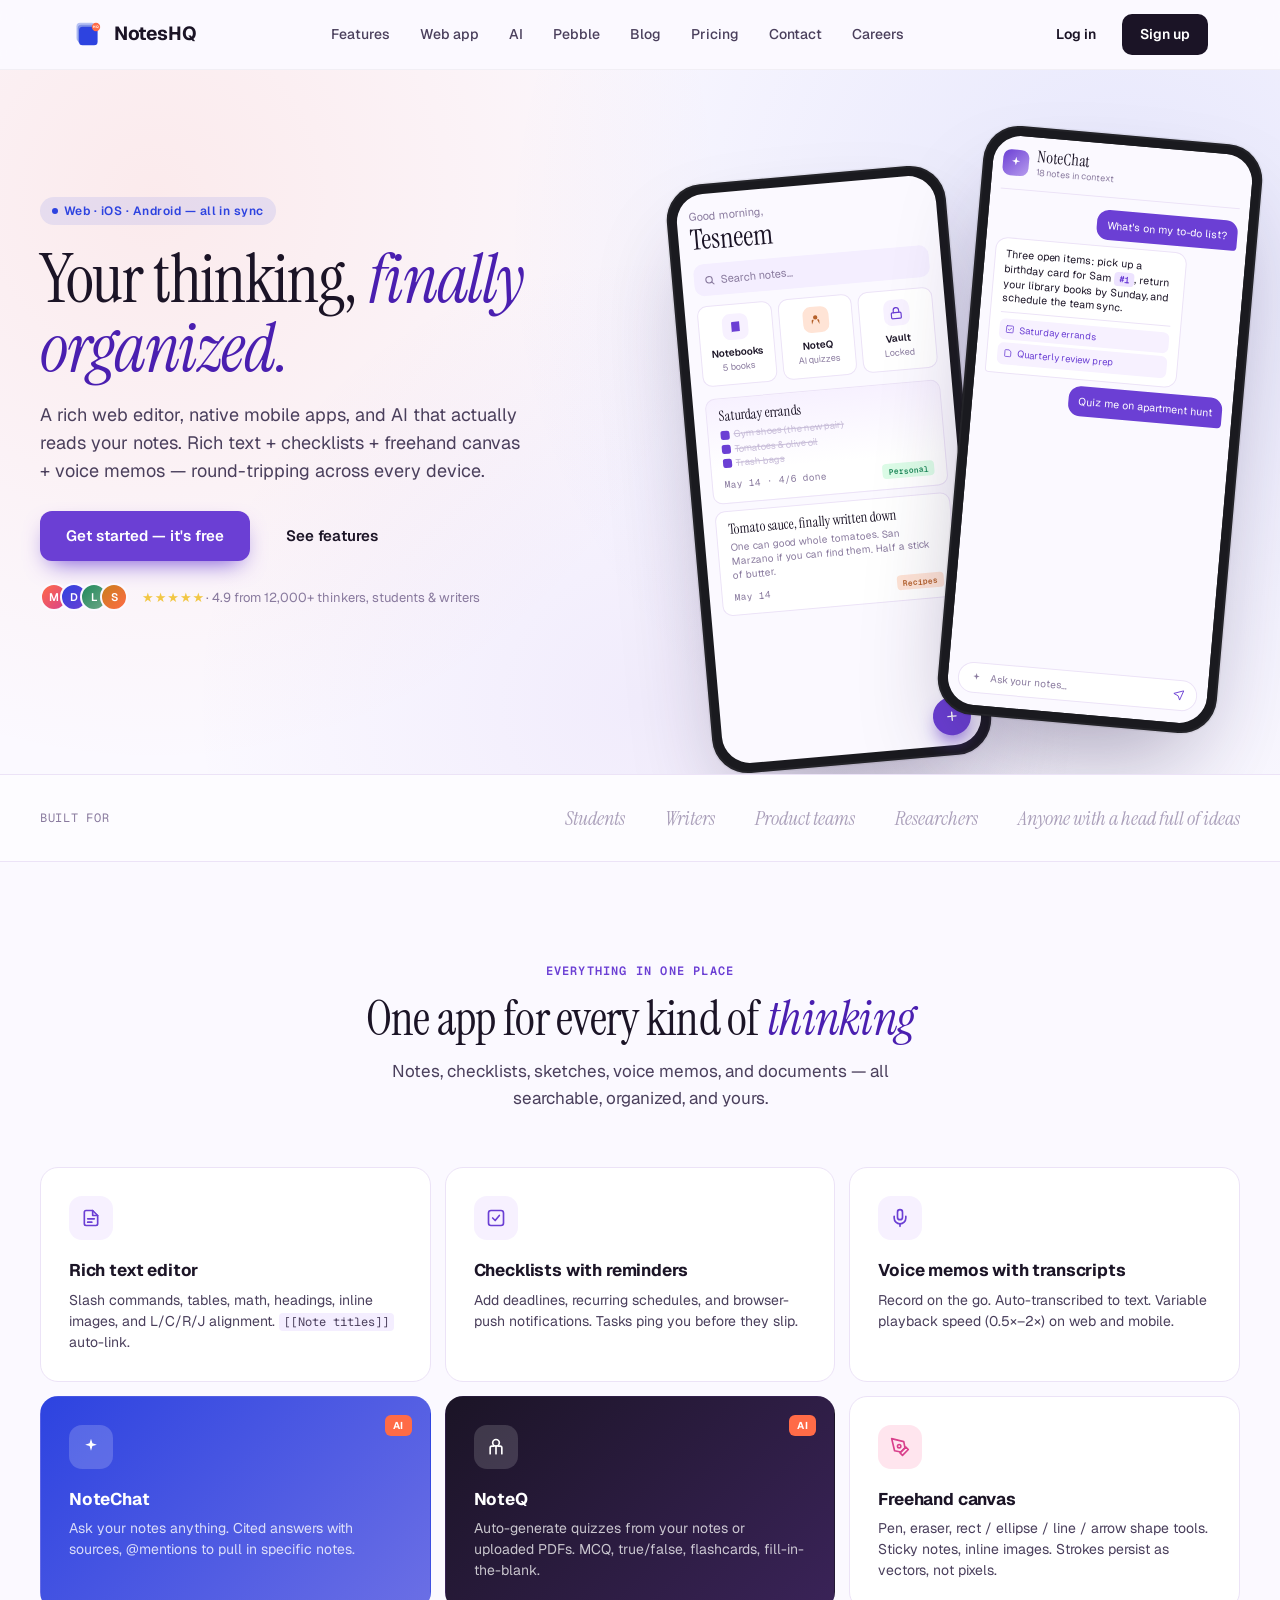
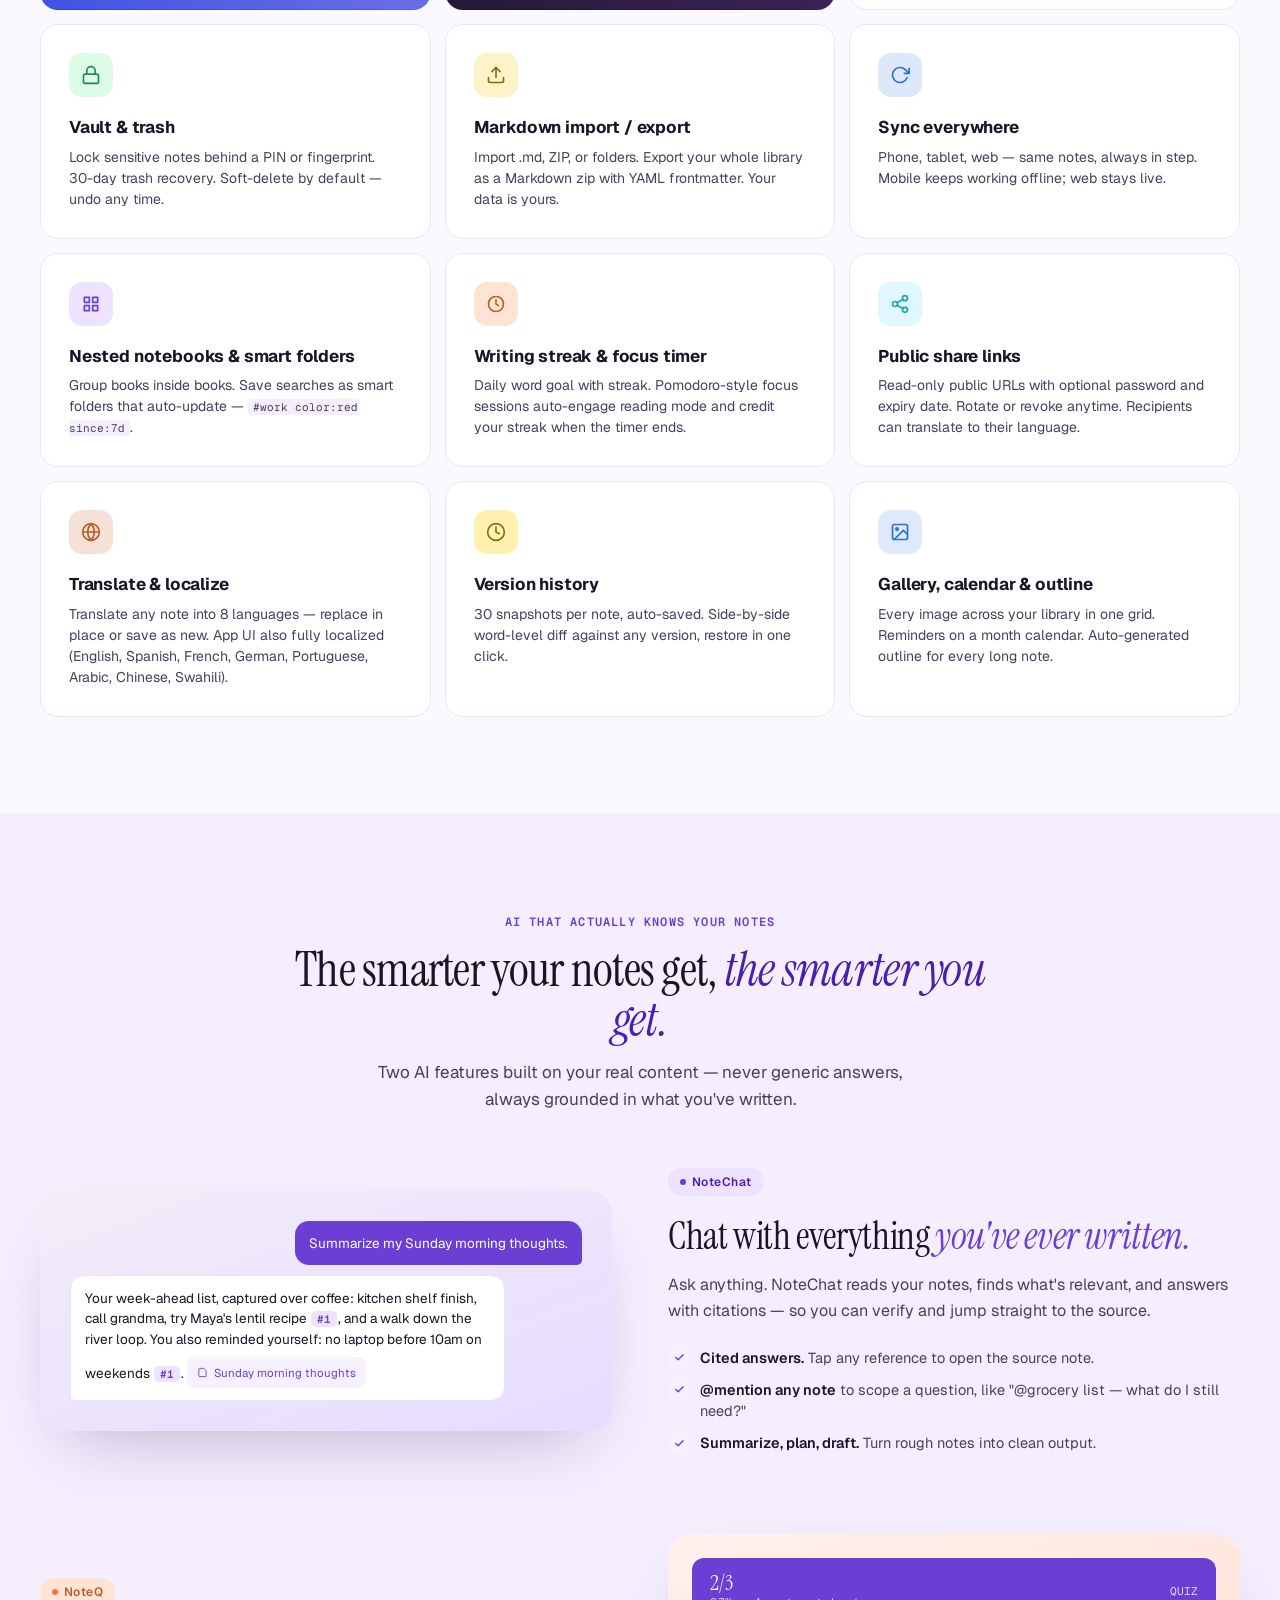
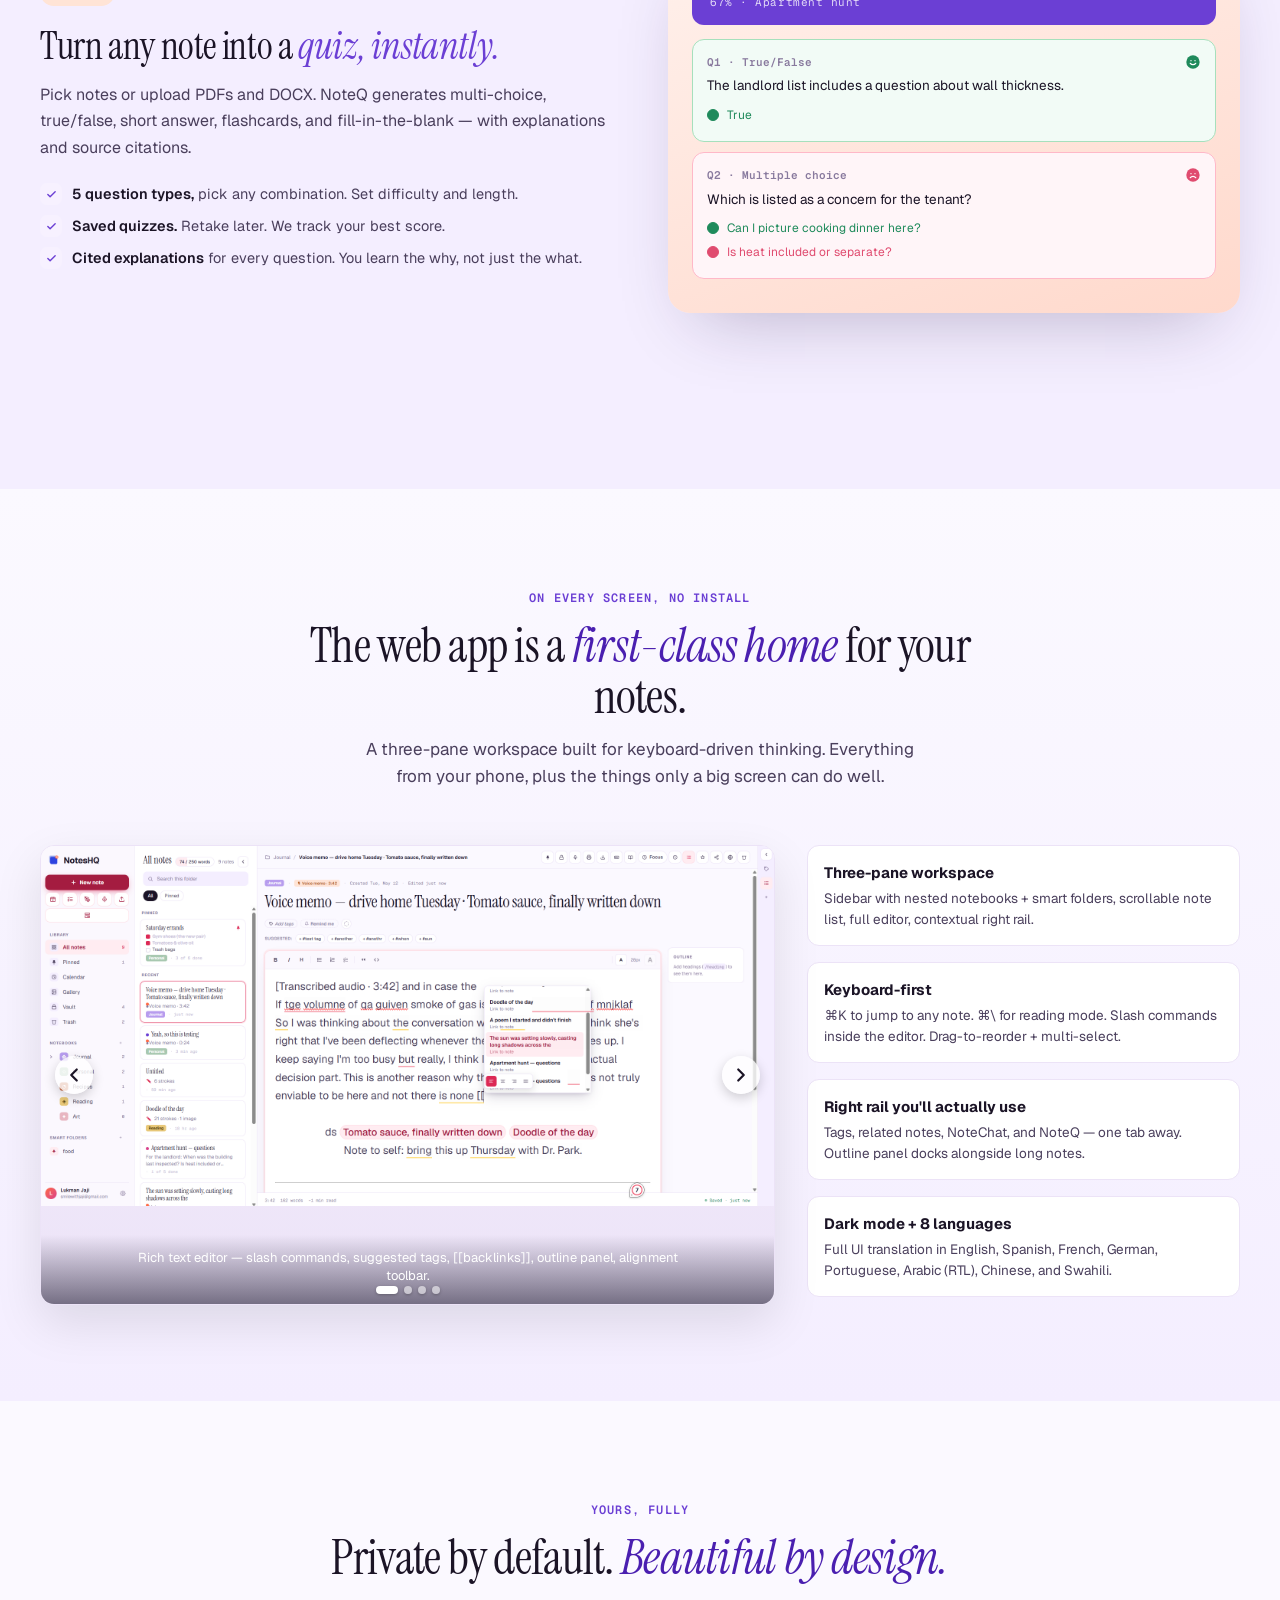
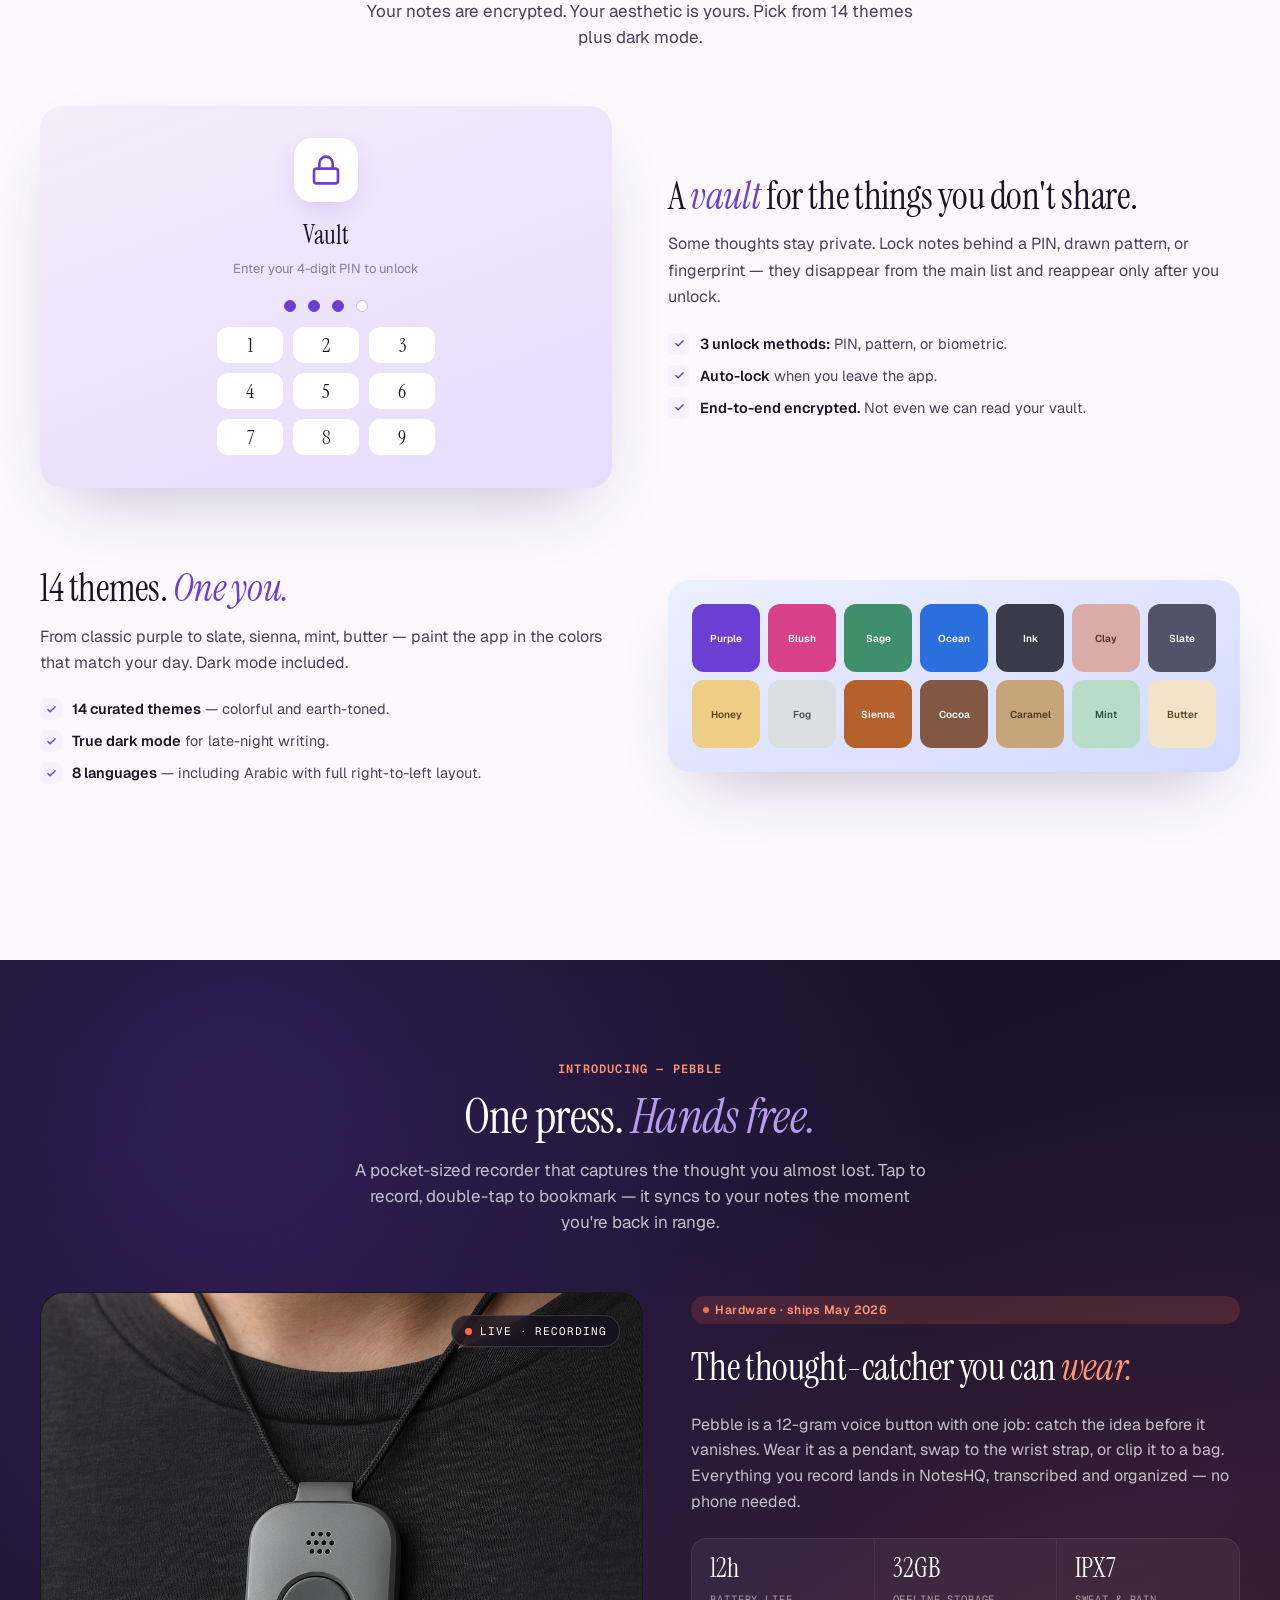
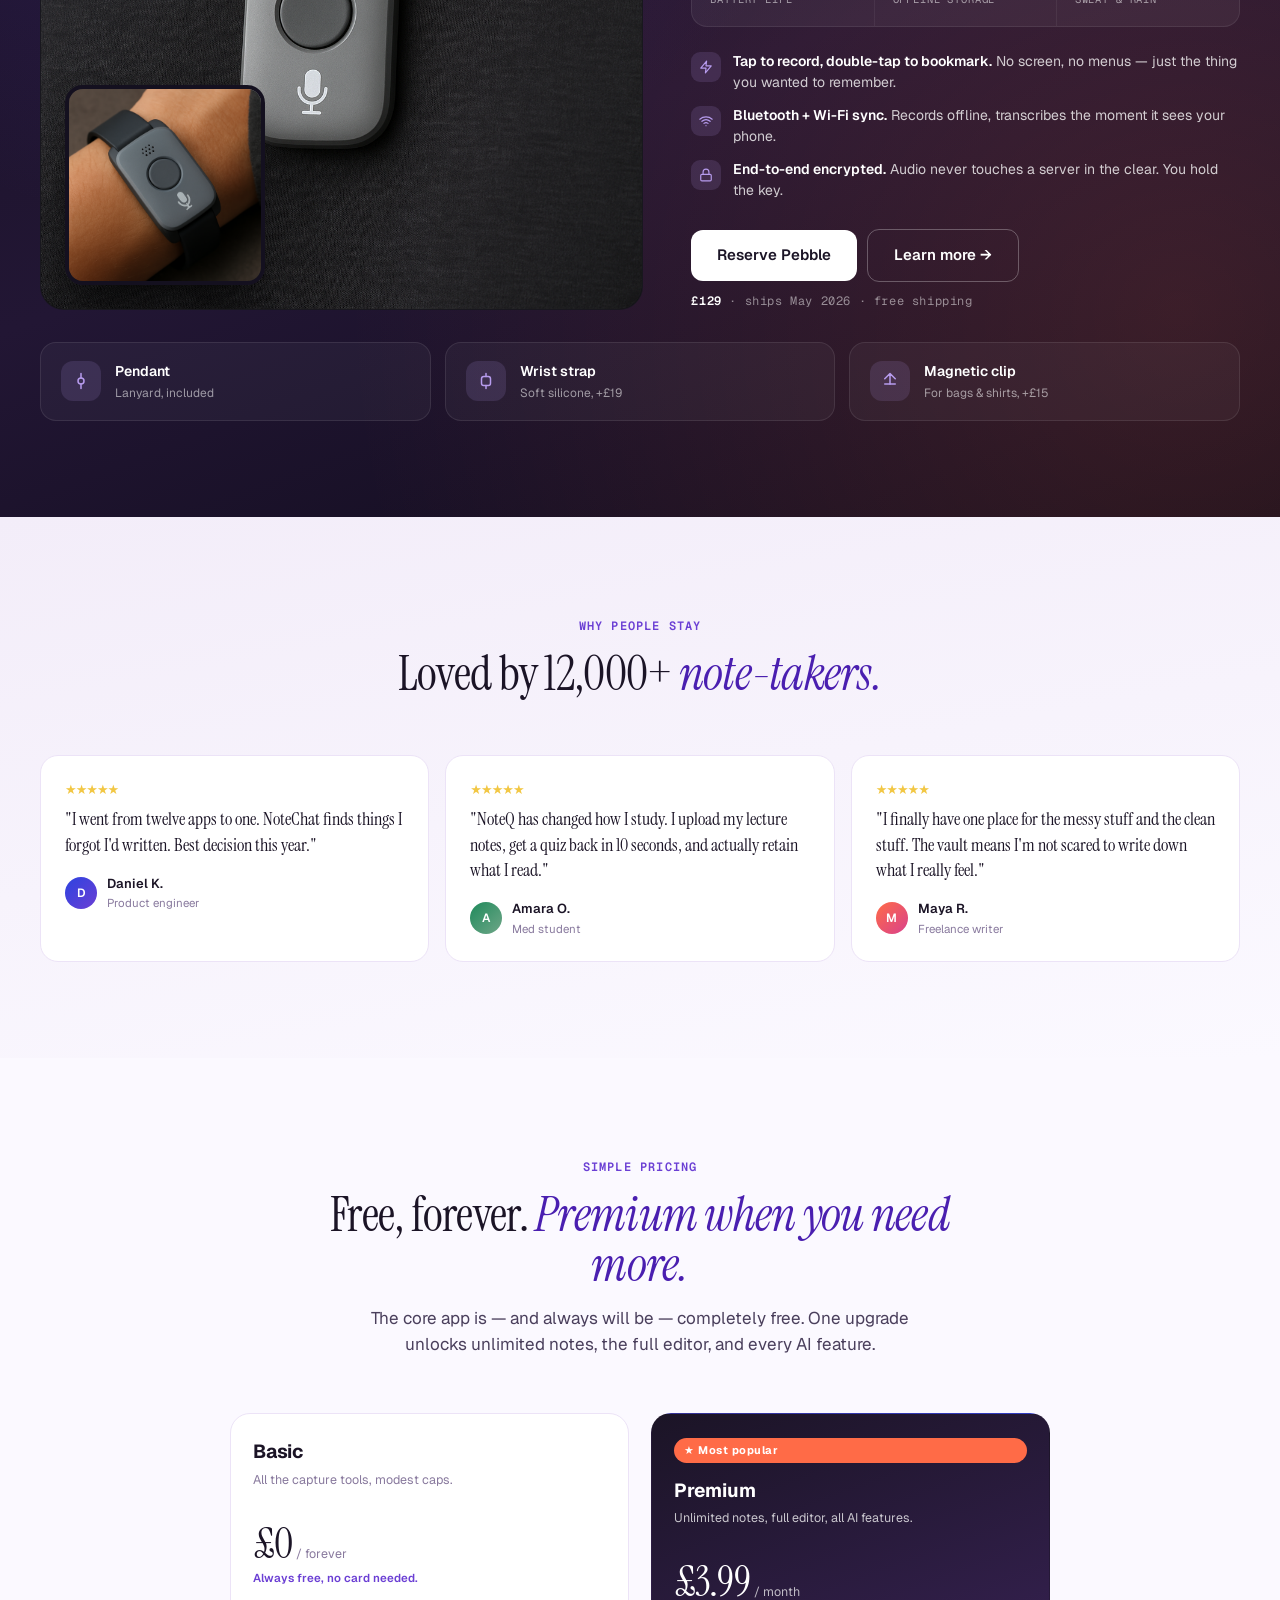
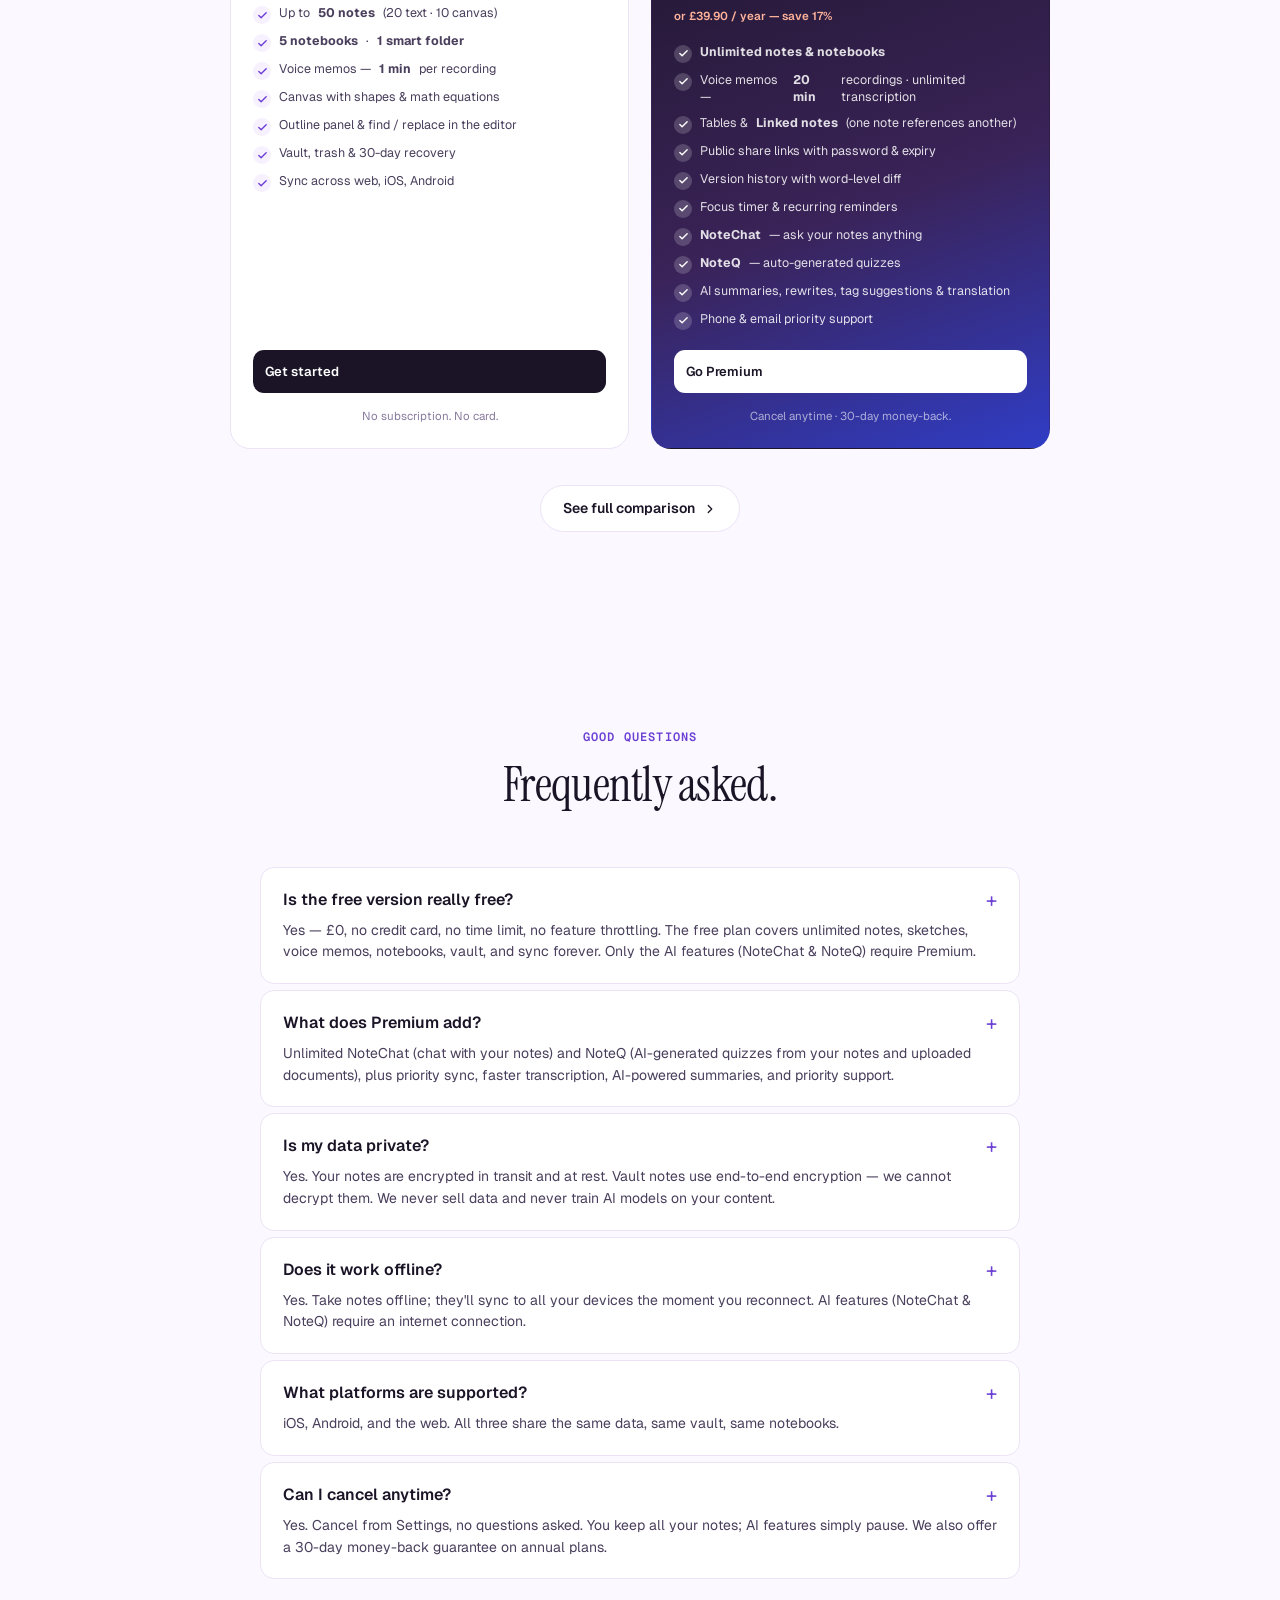
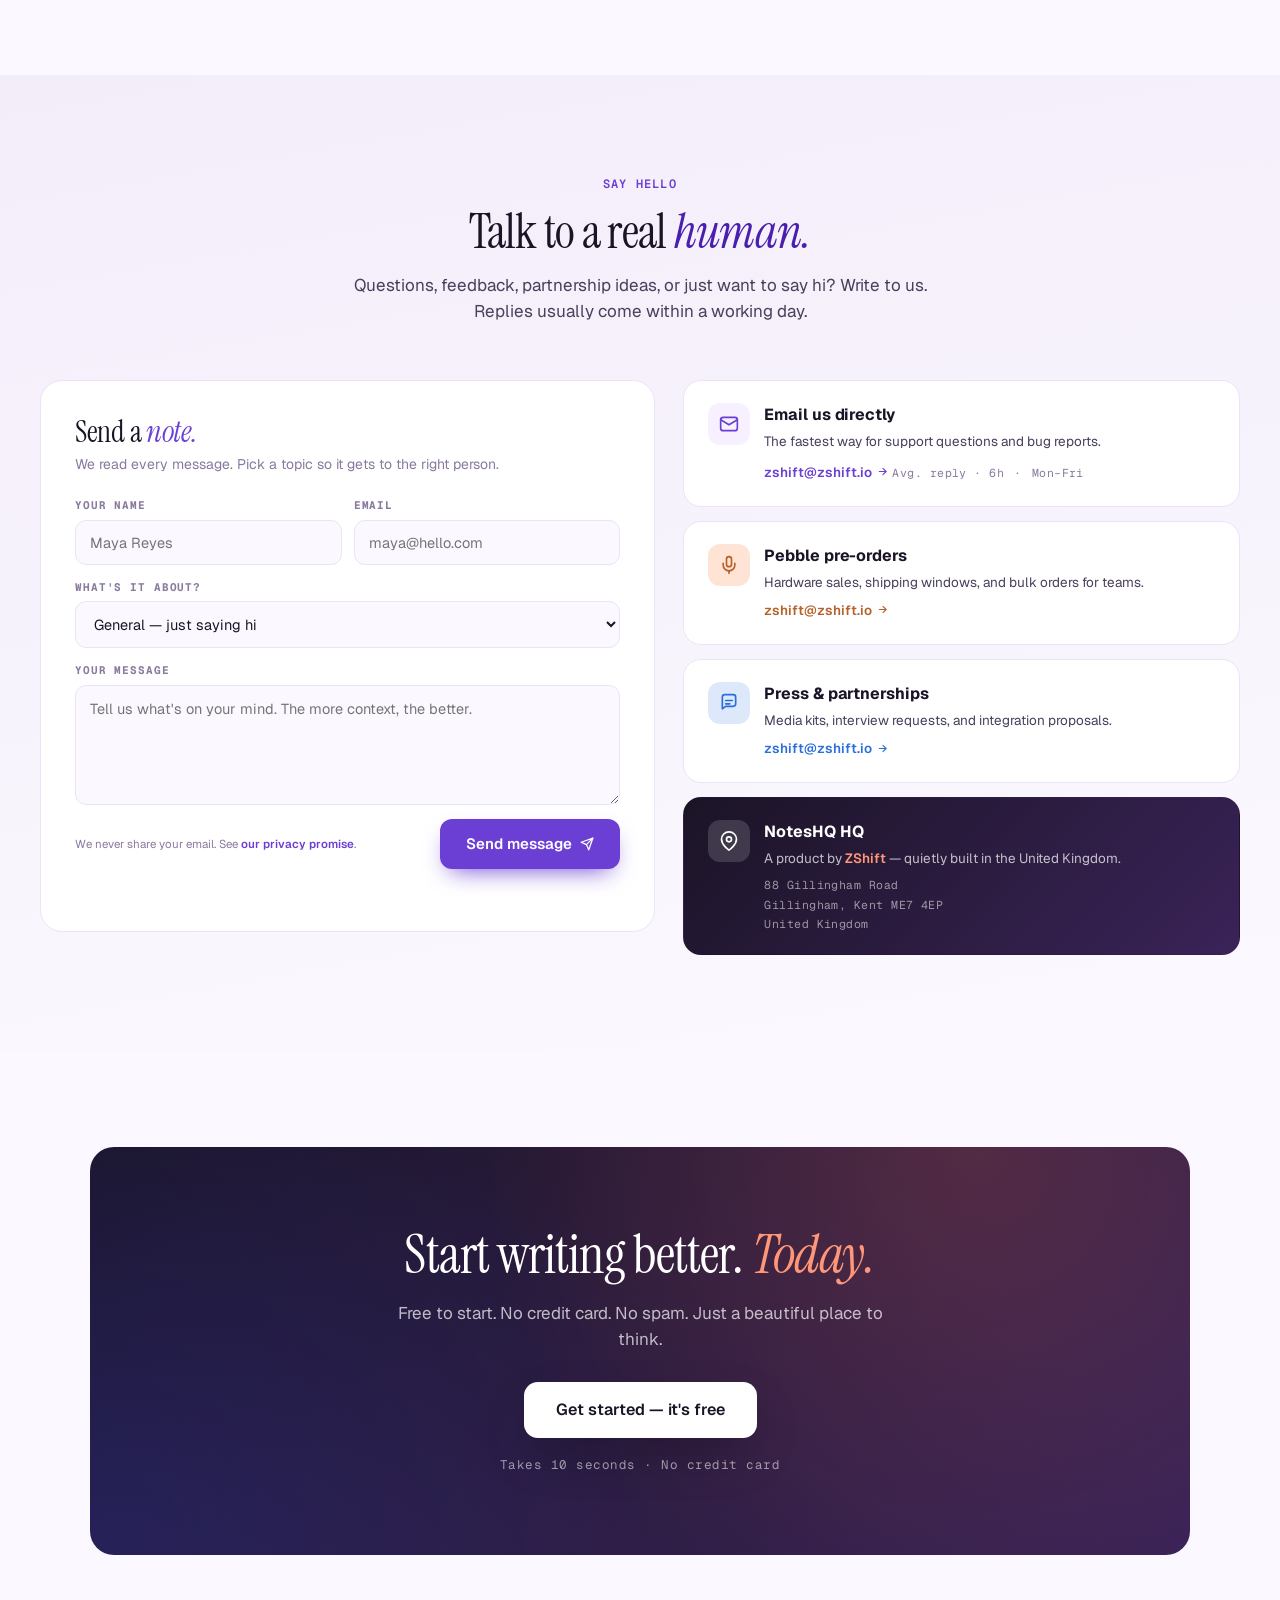
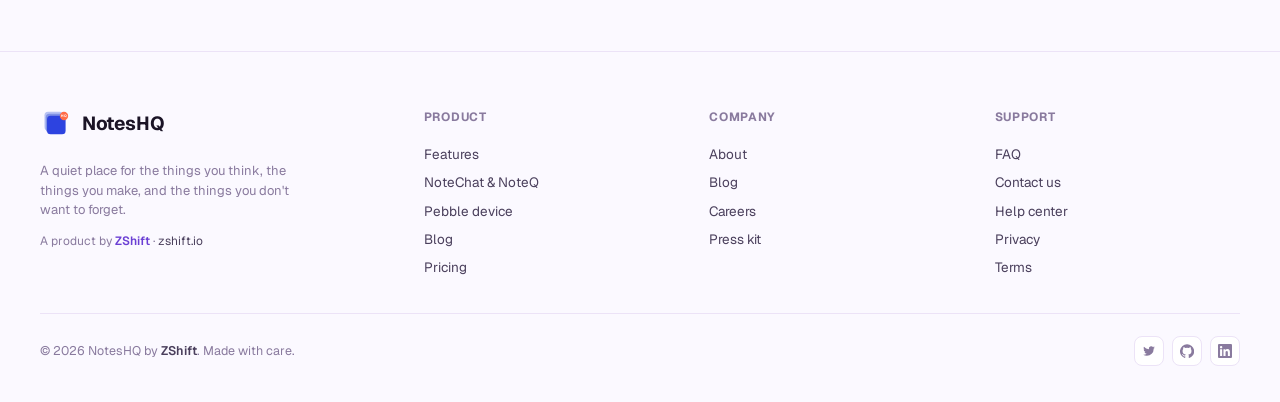
==== index.html @ 8508e826 "change pricing and tesneem" ====
<!doctype html>
<html lang="en">
<head>
<meta charset="utf-8" />
<meta name="viewport" content="width=device-width, initial-scale=1" />
<title>NotesHQ — Your thinking, finally organized</title>
<link rel="icon" type="image/svg+xml" href="data:image/svg+xml;utf8,<svg xmlns='http://www.w3.org/2000/svg' viewBox='0 0 100 100'><rect x='14' y='12' width='58' height='58' rx='11' fill='%23B7C2F3'/><rect x='18' y='18' width='58' height='58' rx='11' fill='%238092E5'/><rect x='22' y='24' width='58' height='58' rx='11' fill='%232D43E0'/><circle cx='75' cy='25' r='13' fill='%23FF6B47'/><text x='75' y='30' text-anchor='middle' font-family='system-ui,sans-serif' font-size='11' font-weight='700' fill='white'>HQ</text></svg>" />
<link rel="preconnect" href="https://fonts.googleapis.com">
<link rel="preconnect" href="https://fonts.gstatic.com" crossorigin>
<link href="https://fonts.googleapis.com/css2?family=Geist:wght@400;500;600;700;800&family=Geist+Mono:wght@400;500&family=Instrument+Serif:ital@0;1&display=swap" rel="stylesheet">
<style>
  :root {
    --ink: #1B1426;
    --ink-2: #4A3F5C;
    --ink-3: #897A9E;
    --ink-4: #C7BCD8;
    --bg: #FBF9FF;
    --bg-2: #F4EEFF;
    --line: #ECE3F7;
    --card: #FFFFFF;
    --purple: #6B3FD4;
    --purple-deep: #4A1FB0;
    --purple-soft: #EDE3FF;
    --purple-tint: #F7F1FF;
    --brand-blue: #2D43E0;
    --brand-orange: #FF6B47;
  }
  * { box-sizing: border-box; }
  html, body {
    margin: 0;
    padding: 0;
    background: var(--bg);
    font-family: 'Geist', system-ui, -apple-system, sans-serif;
    color: var(--ink);
    -webkit-font-smoothing: antialiased;
    line-height: 1.5;
  }
  a { color: inherit; text-decoration: none; }

  /* ── Nav ── */
  .nav-wrap {
    position: sticky; top: 0; z-index: 50;
    background: rgba(251, 249, 255, 0.85);
    backdrop-filter: saturate(180%) blur(14px);
    -webkit-backdrop-filter: saturate(180%) blur(14px);
    border-bottom: 1px solid rgba(0,0,0,0.04);
  }
  .nav {
    max-width: 1200px; margin: 0 auto;
    display: flex; align-items: center; justify-content: space-between;
    padding: 14px 32px;
  }
  .brand {
    display: inline-flex; align-items: center; gap: 10px;
  }
  .brand-word {
    font-weight: 700; font-size: 19px; letter-spacing: -0.02em;
  }
  .nav-links {
    display: inline-flex; align-items: center; gap: 30px;
    font-size: 14px; color: var(--ink-2); font-weight: 500;
  }
  .nav-links a:hover { color: var(--ink); }
  .nav-cta { display: inline-flex; align-items: center; gap: 8px; }
  .btn {
    display: inline-flex; align-items: center; justify-content: center;
    gap: 8px;
    padding: 10px 18px;
    font: inherit; font-size: 14px; font-weight: 600;
    border-radius: 10px; cursor: pointer; border: none;
    transition: all 0.15s ease;
    white-space: nowrap;
  }
  .btn.ghost {
    background: transparent; color: var(--ink);
  }
  .btn.ghost:hover { background: rgba(0,0,0,0.04); }
  .btn.primary {
    background: var(--ink); color: white;
  }
  .btn.primary:hover { background: #000; transform: translateY(-1px); }
  .btn.big {
    padding: 14px 26px; font-size: 15px; border-radius: 12px;
  }
  .btn.purple {
    background: var(--purple); color: white;
    box-shadow: 0 10px 24px -10px var(--purple);
  }
  .btn.purple:hover { background: var(--purple-deep); transform: translateY(-1px); }

  /* ── Hero ── */
  .hero {
    position: relative;
    overflow: hidden;
    padding: 64px 32px 100px;
  }
  .hero-bg {
    position: absolute; inset: 0;
    background:
      radial-gradient(circle at 12% 18%, rgba(255, 107, 71, 0.10), transparent 45%),
      radial-gradient(circle at 88% 24%, rgba(45, 67, 224, 0.10), transparent 50%),
      radial-gradient(circle at 50% 90%, rgba(107, 63, 212, 0.07), transparent 50%);
    pointer-events: none;
  }
  .hero-inner {
    max-width: 1200px; margin: 0 auto; position: relative;
    display: grid; grid-template-columns: 1.05fr 1fr; gap: 70px;
    align-items: center;
  }
  .eyebrow {
    display: inline-flex; align-items: center; gap: 6px;
    background: rgba(45, 67, 224, 0.1);
    color: var(--brand-blue);
    padding: 5px 12px;
    border-radius: 999px;
    font-size: 12px; font-weight: 600;
    letter-spacing: 0.04em;
    margin-bottom: 20px;
  }
  .eyebrow .dot { width: 6px; height: 6px; border-radius: 50%; background: var(--brand-blue); }
  .hero h1 {
    margin: 0 0 18px;
    font-family: 'Instrument Serif', serif;
    font-weight: 400;
    font-size: 68px;
    line-height: 1.02;
    letter-spacing: -0.02em;
    color: var(--ink);
  }
  .hero h1 em {
    font-style: italic;
    color: var(--purple-deep);
  }
  .hero p.lead {
    margin: 0 0 26px;
    font-size: 18px;
    color: var(--ink-2);
    line-height: 1.55;
    max-width: 480px;
  }
  .hero-cta { display: inline-flex; gap: 10px; margin-bottom: 22px; }
  .trust {
    display: inline-flex; align-items: center; gap: 14px;
    font-size: 13px; color: var(--ink-3);
  }
  .trust .avatars { display: inline-flex; }
  .trust .av {
    width: 28px; height: 28px; border-radius: 50%;
    border: 2px solid var(--bg);
    background: var(--purple);
    color: white;
    display: inline-flex; align-items: center; justify-content: center;
    font-size: 11px; font-weight: 600;
    margin-left: -8px;
  }
  .trust .av:first-child { margin-left: 0; }
  .trust .av.a1 { background: linear-gradient(135deg, #FF6B47, #D9418C); }
  .trust .av.a2 { background: linear-gradient(135deg, #2D43E0, #6B3FD4); }
  .trust .av.a3 { background: linear-gradient(135deg, #1F8A5B, #6FA688); }
  .trust .av.a4 { background: linear-gradient(135deg, #C97F1A, #FF6B47); }
  .trust .stars { color: #F2C744; letter-spacing: -1px; }

  /* Hero phone art */
  .hero-phone-stack {
    position: relative;
    height: 540px;
  }
  .phone {
    position: absolute;
    width: 280px;
    aspect-ratio: 9 / 19;
    background: #1a1a1f;
    border-radius: 36px;
    padding: 10px;
    box-shadow:
      0 50px 100px -30px rgba(40, 24, 70, 0.4),
      0 0 0 1.5px rgba(0,0,0,0.05),
      inset 0 0 0 2px rgba(255,255,255,0.04);
  }
  .phone-screen {
    width: 100%; height: 100%;
    background: var(--bg);
    border-radius: 28px;
    overflow: hidden;
    position: relative;
  }
  .phone.left {
    left: 0; top: 40px;
    transform: rotate(-5deg);
  }
  .phone.right {
    right: 0; top: 0;
    transform: rotate(5deg);
    z-index: 2;
  }
  /* Phone 1 — home */
  .ph-home { padding: 14px 12px; }
  .ph-greet {
    font-size: 11px; color: var(--ink-3); margin-bottom: 0;
  }
  .ph-greet em { font-style: normal; color: var(--ink-3); }
  .ph-name {
    font-family: 'Instrument Serif', serif;
    font-size: 28px; line-height: 1.05;
    margin-bottom: 10px;
  }
  .ph-search {
    background: var(--bg-2);
    border-radius: 10px;
    padding: 8px 10px;
    font-size: 11px; color: var(--ink-3);
    margin-bottom: 10px;
    display: flex; align-items: center; gap: 6px;
  }
  .ph-tiles { display: grid; grid-template-columns: 1fr 1fr 1fr; gap: 6px; margin-bottom: 12px; }
  .ph-tile {
    background: var(--card);
    border: 1px solid var(--line);
    border-radius: 10px;
    padding: 9px 6px;
    text-align: center;
  }
  .ph-tile .ic {
    width: 26px; height: 26px;
    background: var(--purple-tint);
    color: var(--purple);
    border-radius: 8px;
    margin: 0 auto 5px;
    display: inline-flex; align-items: center; justify-content: center;
  }
  .ph-tile strong { display: block; font-size: 10px; font-weight: 600; }
  .ph-tile em { display: block; font-style: normal; font-size: 9px; color: var(--ink-3); margin-top: 1px; }
  .ph-card {
    background: var(--card);
    border: 1px solid var(--line);
    border-radius: 10px;
    padding: 10px 12px;
    margin-bottom: 7px;
  }
  .ph-card .t {
    font-family: 'Instrument Serif', serif;
    font-size: 14px; line-height: 1.1;
    margin-bottom: 4px;
  }
  .ph-card .row {
    display: flex; gap: 4px; align-items: center; font-size: 9.5px; color: var(--ink-2);
  }
  .ph-card .check {
    width: 9px; height: 9px; border-radius: 2.5px;
    background: var(--purple); flex-shrink: 0;
    display: inline-flex; align-items: center; justify-content: center;
  }
  .ph-card .strike { text-decoration: line-through; color: var(--ink-4); }
  .ph-card .pill {
    display: inline-flex; padding: 1.5px 6px; border-radius: 4px;
    font-size: 8px; font-weight: 600;
    background: #DCFCE7; color: #1F8A5B;
  }
  .ph-card .meta {
    display: flex; align-items: center; justify-content: space-between;
    font-size: 9.5px; color: var(--ink-3);
    margin-top: 7px;
    font-family: 'Geist Mono', monospace;
  }
  .ph-fab {
    position: absolute;
    bottom: 20px; right: 20px;
    width: 38px; height: 38px;
    background: var(--purple);
    color: white;
    border-radius: 50%;
    display: inline-flex; align-items: center; justify-content: center;
    box-shadow: 0 10px 20px -6px var(--purple);
  }

  /* Phone 2 — NoteChat */
  .ph-chat {
    padding: 12px 10px;
    background: var(--bg);
    height: 100%;
    display: flex; flex-direction: column;
  }
  .ph-chat-bar {
    display: flex; align-items: center; gap: 8px;
    padding-bottom: 10px;
    border-bottom: 1px solid var(--line);
    margin-bottom: 12px;
  }
  .ph-chat-glyph {
    width: 26px; height: 26px;
    background: linear-gradient(135deg, var(--purple), #B79CEE);
    color: white;
    border-radius: 8px;
    display: inline-flex; align-items: center; justify-content: center;
  }
  .ph-chat-title { font-family: 'Instrument Serif', serif; font-size: 16px; line-height: 1; }
  .ph-chat-sub { font-size: 9px; color: var(--ink-3); margin-top: 1px; }
  .ph-bubble {
    max-width: 80%;
    padding: 8px 10px;
    border-radius: 12px;
    font-size: 10.5px;
    line-height: 1.4;
    margin-bottom: 6px;
  }
  .ph-bubble.user {
    background: var(--purple); color: white;
    align-self: flex-end;
    border-bottom-right-radius: 4px;
  }
  .ph-bubble.bot {
    background: var(--card);
    border: 1px solid var(--line);
    border-bottom-left-radius: 4px;
  }
  .ph-bubble.bot .citation {
    background: var(--purple-soft);
    color: var(--purple);
    padding: 1px 5px;
    border-radius: 4px;
    font-family: 'Geist Mono', monospace;
    font-size: 9px;
    font-weight: 600;
  }
  .ph-refs { display: flex; flex-direction: column; gap: 3px; margin-top: 6px; padding-top: 6px; border-top: 1px solid var(--line); }
  .ph-ref {
    background: var(--purple-tint);
    color: var(--purple);
    padding: 4px 6px;
    border-radius: 6px;
    font-size: 9.5px;
    display: flex; align-items: center; gap: 5px;
  }
  .ph-input {
    margin-top: auto;
    background: var(--card);
    border: 1px solid var(--line);
    border-radius: 999px;
    padding: 7px 12px;
    font-size: 10px;
    color: var(--ink-3);
    display: flex; align-items: center; gap: 8px;
  }

  /* ── Logos strip ── */
  .logos {
    border-top: 1px solid var(--line);
    border-bottom: 1px solid var(--line);
    padding: 28px 32px;
    background: rgba(255,255,255,0.5);
  }
  .logos-inner {
    max-width: 1200px; margin: 0 auto;
    display: flex; align-items: center; justify-content: space-between;
    flex-wrap: wrap; gap: 24px;
  }
  .logos-label {
    font-size: 12px; color: var(--ink-3);
    font-family: 'Geist Mono', monospace; letter-spacing: 0.06em;
    text-transform: uppercase;
  }
  .logos-row { display: inline-flex; align-items: center; gap: 40px; color: var(--ink-3); flex-wrap: wrap; }
  .logos-row span {
    font-family: 'Instrument Serif', serif;
    font-style: italic;
    font-size: 20px;
    opacity: 0.7;
  }

  /* ── Section ── */
  section { padding: 96px 32px; }
  .section-inner { max-width: 1200px; margin: 0 auto; }
  .section-head {
    text-align: center;
    margin-bottom: 56px;
  }
  .section-eyebrow {
    display: inline-block;
    color: var(--purple);
    font-family: 'Geist Mono', monospace;
    font-size: 12px;
    letter-spacing: 0.1em;
    text-transform: uppercase;
    font-weight: 600;
    margin-bottom: 14px;
  }
  .section-head h2 {
    margin: 0 auto 14px;
    font-family: 'Instrument Serif', serif;
    font-weight: 400;
    font-size: 48px;
    line-height: 1.05;
    letter-spacing: -0.015em;
    max-width: 720px;
  }
  .section-head h2 em { color: var(--purple-deep); font-style: italic; }
  .section-head p {
    margin: 0 auto;
    max-width: 580px;
    color: var(--ink-2);
    font-size: 17px;
    line-height: 1.55;
  }

  /* ── Features grid ── */
  .features-grid {
    display: grid;
    grid-template-columns: repeat(3, 1fr);
    gap: 14px;
  }
  .feat {
    background: var(--card);
    border: 1px solid var(--line);
    border-radius: 18px;
    padding: 28px;
    position: relative;
    overflow: hidden;
    transition: transform 0.2s ease, border-color 0.2s ease;
  }
  .feat:hover {
    transform: translateY(-3px);
    border-color: var(--purple-soft);
  }
  .feat .ic {
    width: 44px; height: 44px;
    border-radius: 13px;
    background: var(--purple-tint);
    color: var(--purple);
    display: inline-flex; align-items: center; justify-content: center;
    margin-bottom: 18px;
  }
  .feat h3 {
    margin: 0 0 6px;
    font-size: 17px;
    font-weight: 700;
    letter-spacing: -0.01em;
  }
  .feat p {
    margin: 0;
    color: var(--ink-2);
    font-size: 14px;
    line-height: 1.5;
  }
  .feat.wide { grid-column: span 2; }
  .feat.dark {
    background: linear-gradient(135deg, #1B1426 0%, #3A2358 100%);
    border-color: transparent;
    color: white;
  }
  .feat.dark .ic { background: rgba(255,255,255,0.15); color: white; }
  .feat.dark p { color: rgba(255,255,255,0.75); }
  .feat.blue {
    background: linear-gradient(135deg, #2D43E0 0%, #6B6FE5 100%);
    border-color: transparent;
    color: white;
  }
  .feat.blue .ic { background: rgba(255,255,255,0.18); color: white; }
  .feat.blue p { color: rgba(255,255,255,0.8); }
  .feat .badge {
    position: absolute;
    top: 18px; right: 18px;
    background: var(--brand-orange);
    color: white;
    padding: 3px 8px;
    border-radius: 6px;
    font-size: 10px; font-weight: 700;
    letter-spacing: 0.05em;
  }

  /* ── Showcase rows ── */
  .showcase {
    display: grid;
    grid-template-columns: 1fr 1fr;
    gap: 56px;
    align-items: center;
    margin-bottom: 80px;
  }
  .showcase:nth-child(even) { direction: rtl; }
  .showcase:nth-child(even) > * { direction: ltr; }
  .showcase-text h3 {
    margin: 0 0 14px;
    font-family: 'Instrument Serif', serif;
    font-weight: 400;
    font-size: 38px;
    line-height: 1.1;
    letter-spacing: -0.01em;
  }
  .showcase-text h3 em { color: var(--purple); font-style: italic; }
  .showcase-text p {
    margin: 0 0 22px;
    color: var(--ink-2);
    font-size: 16px;
    line-height: 1.65;
  }
  .showcase-text .bullets {
    display: flex; flex-direction: column; gap: 10px;
  }
  .showcase-text .bullet {
    display: flex; align-items: flex-start; gap: 10px;
    font-size: 14.5px; color: var(--ink-2);
  }
  .showcase-text .bullet-mark {
    width: 22px; height: 22px;
    border-radius: 7px;
    background: var(--purple-tint);
    color: var(--purple);
    display: inline-flex; align-items: center; justify-content: center;
    flex-shrink: 0;
  }
  .showcase-text .bullet strong { color: var(--ink); font-weight: 600; display: inline; }

  /* showcase art card */
  .show-card {
    background: var(--card);
    border-radius: 22px;
    box-shadow: 0 30px 70px -30px rgba(40, 24, 70, 0.3);
    border: 1px solid rgba(0,0,0,0.04);
    padding: 24px;
    position: relative;
    overflow: hidden;
  }
  .show-card.gradient-purple {
    background: linear-gradient(160deg, #f3edf9 0%, #e5dcff 100%);
    border: none;
  }
  .show-card.gradient-orange {
    background: linear-gradient(160deg, #fff1ec 0%, #ffd9cc 100%);
    border: none;
  }
  .show-card.gradient-blue {
    background: linear-gradient(160deg, #ecf0ff 0%, #d3daff 100%);
    border: none;
  }

  /* NoteChat preview inside showcase */
  .sc-chat { display: flex; flex-direction: column; gap: 10px; padding: 6px; }
  .sc-bubble {
    padding: 12px 14px;
    border-radius: 14px;
    font-size: 13.5px;
    line-height: 1.5;
    max-width: 85%;
  }
  .sc-bubble.user {
    background: var(--purple); color: white;
    align-self: flex-end;
    border-bottom-right-radius: 5px;
  }
  .sc-bubble.bot {
    background: var(--card);
    border: 1px solid var(--line);
    align-self: flex-start;
    border-bottom-left-radius: 5px;
  }
  .sc-bubble .citation {
    background: var(--purple-soft);
    color: var(--purple);
    padding: 1px 6px;
    border-radius: 5px;
    font-family: 'Geist Mono', monospace;
    font-size: 11px;
    font-weight: 600;
    margin: 0 1px;
  }
  .sc-source {
    margin-top: 8px;
    padding: 7px 10px;
    background: var(--purple-tint);
    border-radius: 8px;
    font-size: 11.5px;
    color: var(--purple);
    display: inline-flex; align-items: center; gap: 6px;
  }

  /* Quiz preview */
  .sc-quiz-bar {
    background: var(--purple);
    color: white;
    border-radius: 12px;
    padding: 14px 18px;
    display: flex; align-items: center; justify-content: space-between;
    margin-bottom: 14px;
  }
  .sc-quiz-bar .score {
    font-family: 'Instrument Serif', serif;
    font-size: 22px;
    line-height: 1;
  }
  .sc-quiz-bar .sub {
    font-size: 11px; opacity: 0.8;
    font-family: 'Geist Mono', monospace;
    letter-spacing: 0.05em;
  }
  .sc-q {
    background: var(--card);
    border: 1.5px solid var(--line);
    border-radius: 12px;
    padding: 14px;
    margin-bottom: 10px;
  }
  .sc-q.correct { border-color: #A6E0BC; background: #F2FBF6; }
  .sc-q.wrong { border-color: #FFB8C8; background: #FFF5F8; }
  .sc-q-head { display: flex; align-items: center; justify-content: space-between; margin-bottom: 6px; }
  .sc-q-num { font-family: 'Geist Mono', monospace; font-size: 11px; font-weight: 600; color: var(--ink-3); }
  .sc-q-tag {
    font-size: 9px; font-weight: 700; letter-spacing: 0.06em;
    background: #FFF6D6; color: #8A6B0F;
    padding: 2px 7px; border-radius: 999px;
    text-transform: uppercase;
  }
  .sc-q-prompt { font-size: 13.5px; line-height: 1.4; color: var(--ink); margin-bottom: 8px; }
  .sc-q-row { display: flex; align-items: center; gap: 8px; font-size: 12px; padding: 3px 0; }
  .sc-q-row .dot {
    width: 12px; height: 12px;
    border-radius: 50%;
    border: 1.5px solid var(--ink-4);
    flex-shrink: 0;
  }
  .sc-q.correct .sc-q-row.right { color: #1F8A5B; }
  .sc-q.correct .sc-q-row.right .dot { background: #1F8A5B; border-color: #1F8A5B; }
  .sc-q.wrong .sc-q-row.right { color: #1F8A5B; }
  .sc-q.wrong .sc-q-row.right .dot { background: #1F8A5B; border-color: #1F8A5B; }
  .sc-q.wrong .sc-q-row.bad { color: #E04B6F; }
  .sc-q.wrong .sc-q-row.bad .dot { background: #E04B6F; border-color: #E04B6F; }

  /* Vault preview */
  .sc-vault { text-align: center; padding: 8px 0; }
  .sc-vault-icon {
    width: 64px; height: 64px;
    background: var(--card);
    border-radius: 18px;
    color: var(--purple);
    margin: 0 auto 14px;
    display: inline-flex; align-items: center; justify-content: center;
    box-shadow: 0 10px 30px -10px rgba(107, 63, 212, 0.3);
  }
  .sc-vault h4 {
    font-family: 'Instrument Serif', serif;
    font-size: 26px; font-weight: 400;
    margin: 0 0 4px;
  }
  .sc-vault p { font-size: 13px; color: var(--ink-3); margin: 0 0 16px; }
  .sc-dots { display: inline-flex; gap: 12px; margin-bottom: 14px; }
  .sc-dot {
    width: 12px; height: 12px;
    border-radius: 50%;
    border: 1.5px solid var(--ink-4);
    background: white;
  }
  .sc-dot.on { background: var(--purple); border-color: var(--purple); }
  .sc-pad {
    display: grid; grid-template-columns: 1fr 1fr 1fr; gap: 8px;
    max-width: 220px; margin: 0 auto;
  }
  .sc-key {
    background: var(--card);
    border: 1px solid var(--line);
    height: 38px;
    border-radius: 12px;
    display: inline-flex; align-items: center; justify-content: center;
    font-family: 'Instrument Serif', serif;
    font-size: 20px;
  }

  /* themes preview */
  .themes-grid {
    display: grid;
    grid-template-columns: repeat(7, 1fr);
    gap: 8px;
  }
  .theme-chip {
    aspect-ratio: 1;
    border-radius: 12px;
    display: flex; align-items: center; justify-content: center;
    font-family: 'Geist', sans-serif;
    font-size: 10px;
    font-weight: 600;
    color: white;
    text-align: center;
    padding: 6px;
    line-height: 1.1;
  }

  /* ── Pricing ── */
  .pricing-grid {
    display: grid;
    grid-template-columns: repeat(5, minmax(0, 1fr));
    gap: 14px;
    max-width: 1240px;
    margin: 0 auto;
  }
  /* Tier-card grid. After the May 2026 collapse to two tiers
     (Basic + Premium) the grid sits in a tighter 2-column layout;
     the legacy three-column shape is preserved on the modifier
     class `.tiers-three` in case we revive a middle option. */
  .pricing-grid.tiers {
    grid-template-columns: repeat(2, minmax(0, 1fr));
    gap: 22px;
    max-width: 820px;
  }
  .pricing-grid.tiers.tiers-three {
    grid-template-columns: repeat(3, minmax(0, 1fr));
    max-width: 1080px;
  }
  @media (max-width: 760px) {
    .pricing-grid.tiers,
    .pricing-grid.tiers.tiers-three { grid-template-columns: 1fr; }
  }
  .price-card {
    background: var(--card);
    border: 1.5px solid var(--line);
    border-radius: 20px;
    padding: 24px 22px;
    position: relative;
    display: flex;
    flex-direction: column;
  }
  .price-card.featured {
    background: linear-gradient(160deg, #1B1426 0%, #3A2358 60%, #2D43E0 110%);
    border-color: transparent;
    color: white;
  }
  .price-card.featured h3,
  .price-card.featured .price-num,
  .price-card.featured .price-period { color: white; }
  .price-card.featured .price-perks li { color: rgba(255,255,255,0.85); }
  .price-tag {
    display: inline-flex; align-items: center; gap: 6px;
    background: var(--brand-orange);
    color: white;
    padding: 4px 10px;
    border-radius: 999px;
    font-size: 11px;
    font-weight: 700;
    letter-spacing: 0.05em;
    margin-bottom: 14px;
  }
  .price-card h3 {
    margin: 0 0 4px;
    font-size: 19px;
    font-weight: 700;
    letter-spacing: -0.01em;
  }
  .price-card .tagline {
    margin: 0 0 16px;
    font-size: 12.5px;
    color: var(--ink-3);
    line-height: 1.45;
    min-height: 36px;
  }
  .price-card.featured .tagline { color: rgba(255,255,255,0.75); }
  .price-amount {
    display: flex; align-items: baseline; gap: 4px;
    margin-bottom: 4px;
    flex-wrap: wrap;
  }
  .price-num {
    font-family: 'Instrument Serif', serif;
    font-size: 42px;
    font-weight: 400;
    letter-spacing: -0.02em;
    line-height: 1;
  }
  .price-period {
    font-size: 12.5px;
    color: var(--ink-3);
  }
  .price-card.featured .price-period { color: rgba(255,255,255,0.7); }
  .price-saving {
    font-size: 11.5px;
    color: var(--purple);
    font-weight: 600;
    margin-bottom: 18px;
    min-height: 16px;
  }
  .price-card.featured .price-saving {
    color: #FFB39A;
  }
  .price-saving s { color: var(--ink-4); font-weight: 500; }
  .price-card.featured .price-saving s { color: rgba(255,255,255,0.55); }
  .price-perks {
    list-style: none; padding: 0; margin: 0 0 20px;
    display: flex; flex-direction: column; gap: 8px;
    flex: 1;
  }
  .price-perks li {
    display: flex; align-items: flex-start; gap: 8px;
    font-size: 12.5px;
    color: var(--ink-2);
    line-height: 1.4;
  }
  .price-perks li::before {
    content: '';
    width: 18px; height: 18px;
    border-radius: 50%;
    background: var(--purple-tint);
    color: var(--purple);
    display: inline-flex; align-items: center; justify-content: center;
    flex-shrink: 0;
    margin-top: 2px;
    background-image: url("data:image/svg+xml;utf8,<svg xmlns='http://www.w3.org/2000/svg' viewBox='0 0 24 24' fill='none' stroke='%236B3FD4' stroke-width='3' stroke-linecap='round' stroke-linejoin='round'><polyline points='20 6 9 17 4 12'/></svg>");
    background-repeat: no-repeat;
    background-position: center;
    background-size: 11px;
  }
  .price-card.featured .price-perks li::before {
    background-color: rgba(255,255,255,0.18);
    background-image: url("data:image/svg+xml;utf8,<svg xmlns='http://www.w3.org/2000/svg' viewBox='0 0 24 24' fill='none' stroke='white' stroke-width='3' stroke-linecap='round' stroke-linejoin='round'><polyline points='20 6 9 17 4 12'/></svg>");
  }
  .price-cta {
    width: 100%;
    padding: 12px;
    border-radius: 11px;
    font-size: 13px;
    font-weight: 600;
    cursor: pointer;
    border: none;
    background: var(--ink);
    color: white;
    transition: all 0.15s ease;
  }
  .price-cta.dark { background: var(--ink); color: white; }
  .price-cta.light { background: white; color: var(--ink); }
  .price-cta:hover { transform: translateY(-1px); }
  .price-finep {
    margin: 14px 0 0;
    font-size: 11.5px;
    color: var(--ink-3);
    text-align: center;
  }
  .price-card.featured .price-finep { color: rgba(255,255,255,0.6); }

  /* AI tier — purple-to-pink gradient border with a soft halo so it
     visually pairs with NoteChat / NoteQ branding without competing
     with the dark "featured" Premium card next door. */
  .price-card.ai {
    background:
      linear-gradient(var(--card), var(--card)) padding-box,
      linear-gradient(135deg, var(--purple) 0%, var(--brand-orange) 100%) border-box;
    border: 2px solid transparent;
    box-shadow: 0 14px 36px rgba(107, 63, 212, 0.15);
  }
  .price-tag.ai-tag {
    background: linear-gradient(135deg, var(--purple) 0%, var(--brand-orange) 100%);
  }

  /* ── Compare-every-feature table ─────────────────────────────
     Collapsed by default behind a <details> so the page doesn't
     scroll forever. Tier columns are highlighted via subtle
     backgrounds so eye flow stays vertical (Basic | Premium | Brain). */
  .cmp-details {
    max-width: 1080px;
    margin: 36px auto 0;
  }
  .cmp-summary {
    list-style: none;
    cursor: pointer;
    display: inline-flex;
    align-items: center;
    gap: 8px;
    padding: 12px 22px;
    background: var(--card);
    border: 1px solid var(--line);
    border-radius: 100px;
    font-weight: 600;
    font-size: 14px;
    color: var(--ink);
    transition: border-color 0.15s ease, background 0.15s ease;
  }
  .cmp-summary::-webkit-details-marker { display: none; }
  .cmp-summary:hover {
    border-color: var(--purple-soft);
    color: var(--purple-deep);
  }
  .cmp-summary svg {
    transition: transform 0.2s ease;
  }
  .cmp-details[open] .cmp-summary svg {
    transform: rotate(180deg);
  }

  .cmp-wrap {
    margin-top: 18px;
    background: var(--card);
    border: 1px solid var(--line);
    border-radius: 16px;
    overflow: hidden;
    box-shadow: 0 14px 32px rgba(0, 0, 0, 0.06);
    /* Lets the wide table scroll horizontally on phones without
       breaking the page layout. */
    overflow-x: auto;
  }
  .cmp-table {
    width: 100%;
    min-width: 720px;
    border-collapse: collapse;
    font-size: 14px;
  }
  .cmp-table thead th {
    position: sticky;
    top: 0;
    background: var(--card);
    z-index: 1;
    padding: 14px 16px;
    text-align: left;
    font-size: 13px;
    font-weight: 700;
    color: var(--ink);
    border-bottom: 2px solid var(--line);
  }
  .cmp-table thead th.cmp-featured {
    background: linear-gradient(180deg, var(--purple-tint) 0%, var(--card) 100%);
    color: var(--purple-deep);
  }
  .cmp-table thead th.cmp-ai {
    background: linear-gradient(180deg, #FFF1EC 0%, var(--card) 100%);
    color: var(--brand-orange);
  }

  /* Category divider rows — full-width band per group. */
  .cmp-group td {
    background: linear-gradient(180deg, var(--bg-2) 0%, var(--bg) 100%);
    padding: 10px 16px;
    font-weight: 700;
    font-size: 11.5px;
    text-transform: uppercase;
    letter-spacing: 0.7px;
    color: var(--ink-2);
    border-top: 1px solid var(--line);
  }

  .cmp-table tbody th,
  .cmp-table tbody td {
    padding: 10px 16px;
    border-bottom: 1px solid var(--line);
    vertical-align: middle;
  }
  .cmp-table tbody th {
    text-align: left;
    font-weight: 500;
    color: var(--ink);
  }
  .cmp-table tbody td {
    text-align: center;
    color: var(--ink-2);
    font-size: 13px;
  }
  /* Column-band shading — the two paid columns get a soft tint so
     the eye can trace down them without losing place. */
  .cmp-table tbody td:nth-child(3) { background: rgba(247, 241, 255, 0.45); }
  .cmp-table tbody td:nth-child(4) { background: rgba(255, 241, 235, 0.55); }

  .cmp-table tbody tr:last-child th,
  .cmp-table tbody tr:last-child td { border-bottom: 0; }

  /* Render a "—" placeholder in muted ink so its absence reads as a
     deliberate "not in this tier" rather than a layout mistake. */
  .cmp-table tbody td {
    color: var(--ink-2);
  }

  /* ── Testimonials ── */
  .testimonials {
    background: linear-gradient(170deg, #f3edf9 0%, var(--bg) 100%);
  }
  .test-grid {
    display: grid;
    grid-template-columns: repeat(3, 1fr);
    gap: 16px;
  }
  .test {
    background: var(--card);
    border-radius: 18px;
    padding: 24px;
    border: 1px solid var(--line);
  }
  .test .stars { color: #F2C744; font-size: 13px; letter-spacing: -1px; margin-bottom: 8px; }
  .test blockquote {
    margin: 0 0 16px;
    font-family: 'Instrument Serif', serif;
    font-size: 18px;
    line-height: 1.4;
    color: var(--ink);
  }
  .test-by {
    display: flex; align-items: center; gap: 10px;
  }
  .test-av {
    width: 32px; height: 32px;
    border-radius: 50%;
    color: white;
    display: inline-flex; align-items: center; justify-content: center;
    font-size: 12px; font-weight: 600;
  }
  .test-name strong { display: block; font-size: 13px; font-weight: 600; }
  .test-name em { display: block; font-style: normal; font-size: 11.5px; color: var(--ink-3); margin-top: 1px; }

  /* ── FAQ ── */
  .faq-list {
    max-width: 760px;
    margin: 0 auto;
    display: flex; flex-direction: column; gap: 6px;
  }
  .faq {
    background: var(--card);
    border: 1px solid var(--line);
    border-radius: 14px;
    padding: 20px 22px;
  }
  .faq h4 {
    margin: 0 0 8px;
    font-size: 16px;
    font-weight: 600;
    display: flex; align-items: center; justify-content: space-between;
    gap: 12px;
    color: var(--ink);
  }
  .faq h4 .plus {
    color: var(--purple); font-size: 20px; font-weight: 400; line-height: 1;
  }
  .faq p { margin: 0; color: var(--ink-2); font-size: 14px; line-height: 1.55; }

  /* ── Final CTA ── */
  .final-cta {
    background:
      radial-gradient(circle at 80% 0%, rgba(255, 107, 71, 0.18), transparent 50%),
      radial-gradient(circle at 0% 100%, rgba(45, 67, 224, 0.22), transparent 50%),
      linear-gradient(135deg, #1B1426 0%, #3A2358 100%);
    color: white;
    text-align: center;
    border-radius: 24px;
    padding: 80px 32px;
    max-width: 1100px;
    margin: 0 auto;
  }
  .final-cta h2 {
    font-family: 'Instrument Serif', serif;
    font-size: 54px;
    font-weight: 400;
    line-height: 1.05;
    margin: 0 0 16px;
    letter-spacing: -0.015em;
  }
  .final-cta h2 em { font-style: italic; color: #FF9678; }
  .final-cta p {
    color: rgba(255,255,255,0.7);
    font-size: 17px;
    margin: 0 auto 30px;
    max-width: 520px;
    line-height: 1.55;
  }
  .final-cta .btn.purple {
    background: white;
    color: var(--ink);
    font-size: 16px;
    padding: 16px 32px;
    border-radius: 14px;
    box-shadow: 0 20px 50px -10px rgba(0,0,0,0.3);
  }
  .final-cta .btn.purple:hover { background: var(--bg); color: var(--ink); transform: translateY(-2px); }
  .final-cta-foot {
    margin-top: 18px;
    font-size: 12.5px;
    color: rgba(255,255,255,0.55);
    font-family: 'Geist Mono', monospace;
    letter-spacing: 0.04em;
  }

  /* ── Footer ── */
  footer {
    padding: 56px 32px 36px;
    border-top: 1px solid var(--line);
  }
  .footer-inner {
    max-width: 1200px; margin: 0 auto;
    display: grid;
    grid-template-columns: 1.4fr 1fr 1fr 1fr;
    gap: 40px;
  }
  .footer-brand p {
    margin: 14px 0 0;
    color: var(--ink-3); font-size: 13px;
    line-height: 1.5;
    max-width: 280px;
  }
  .footer-col h5 {
    margin: 0 0 14px;
    font-size: 12px; font-weight: 700;
    letter-spacing: 0.06em;
    text-transform: uppercase;
    color: var(--ink-3);
  }
  .footer-col a {
    display: block;
    color: var(--ink-2);
    font-size: 13.5px;
    padding: 4px 0;
  }
  .footer-col a:hover { color: var(--purple); }
  .footer-bottom {
    max-width: 1200px; margin: 32px auto 0;
    padding-top: 22px;
    border-top: 1px solid var(--line);
    display: flex; align-items: center; justify-content: space-between;
    font-size: 12.5px; color: var(--ink-3);
  }
  .footer-bottom .socials { display: inline-flex; gap: 8px; }
  .footer-bottom .socials a {
    width: 30px; height: 30px;
    border-radius: 8px;
    background: var(--card);
    border: 1px solid var(--line);
    display: inline-flex; align-items: center; justify-content: center;
    color: var(--ink-3);
  }
  .footer-bottom .socials a:hover { color: var(--purple); border-color: var(--purple-soft); }

  /* ── Web app showcase ─────────────────────────────────────── */
  .web-showcase {
    display: grid;
    grid-template-columns: minmax(0, 1.7fr) minmax(220px, 1fr);
    gap: 32px;
    align-items: start;
  }
  @media (max-width: 900px) {
    .web-showcase { grid-template-columns: 1fr; }
  }

  /* Carousel wrapper. position: relative so absolute children (arrows,
     dots, caption) can pin to its edges. The card itself is just a
     rounded container with a soft shadow — no browser chrome. */
  .web-carousel {
    position: relative;
    background: var(--card);
    border: 1px solid var(--line);
    border-radius: 14px;
    overflow: hidden;
    box-shadow: 0 18px 48px rgba(0, 0, 0, 0.10);
  }

  /* Slide track: stack all slides at the same coords, fade between them
     with opacity. Using opacity (not transform translate) lets the
     surrounding card stay a stable size while images of slightly
     different aspect ratios swap in. */
  .web-slides {
    position: relative;
    /* 16:10-ish window — close to the screenshots' native ratio but
       leaves room for the caption strip below to sit cleanly. */
    aspect-ratio: 16 / 10;
    background: linear-gradient(180deg, #F7F1FF 0%, #ECE3F7 100%);
  }
  .web-slide {
    position: absolute;
    inset: 0;
    margin: 0;
    display: flex;
    align-items: center;
    justify-content: center;
    opacity: 0;
    transition: opacity 0.5s ease;
    pointer-events: none;
  }
  .web-slide.is-active {
    opacity: 1;
    pointer-events: auto;
  }
  .web-slide img {
    width: 100%;
    height: 100%;
    /* contain (not cover) so the full screenshot stays visible — no
       chrome cropping. The gradient background fills any letterbox
       bars. */
    object-fit: contain;
    object-position: center top;
    display: block;
  }

  /* Caption strip. position: absolute over the bottom of the slide so
     it floats on top of the image with a soft scrim — keeps the slide
     window a single rounded rectangle without an extra row pushing it
     taller. */
  .web-caption {
    position: absolute;
    left: 0; right: 0; bottom: 0;
    padding: 14px 80px 18px;
    background: linear-gradient(180deg, rgba(0,0,0,0) 0%, rgba(20, 16, 38, 0.55) 100%);
    color: white;
    font-size: 13px;
    line-height: 1.45;
    text-align: center;
    pointer-events: none;
    min-height: 44px;
  }

  /* Prev / next arrows — vertically centered on the slide, dimmed
     until hover. */
  .web-arrow {
    position: absolute;
    top: 50%;
    transform: translateY(-50%);
    width: 38px;
    height: 38px;
    border-radius: 50%;
    border: 0;
    background: rgba(255, 255, 255, 0.78);
    color: var(--ink);
    cursor: pointer;
    display: inline-flex;
    align-items: center;
    justify-content: center;
    box-shadow: 0 4px 12px rgba(0, 0, 0, 0.18);
    transition: background 0.15s ease, transform 0.15s ease;
  }
  .web-arrow:hover { background: white; transform: translateY(-50%) scale(1.06); }
  .web-arrow-prev { left: 14px; }
  .web-arrow-next { right: 14px; }

  /* Dot row — sits below the caption strip. */
  .web-dots {
    position: absolute;
    left: 0; right: 0;
    bottom: 10px;
    display: flex;
    justify-content: center;
    gap: 6px;
    z-index: 2;
  }
  .web-dot {
    width: 8px;
    height: 8px;
    border: 0;
    border-radius: 50%;
    background: rgba(255, 255, 255, 0.55);
    box-shadow: 0 1px 3px rgba(0, 0, 0, 0.25);
    cursor: pointer;
    padding: 0;
    transition: background 0.15s ease, width 0.15s ease;
  }
  .web-dot.is-active {
    width: 22px;
    border-radius: 100px;
    background: white;
  }

  /* Right column of bullets next to the carousel. */
  .web-bullets {
    display: flex;
    flex-direction: column;
    gap: 16px;
  }
  .web-bullet {
    background: var(--card);
    border: 1px solid var(--line);
    border-radius: 12px;
    padding: 16px;
  }
  .web-bullet strong {
    display: block;
    font-size: 15px;
    margin-bottom: 4px;
    color: var(--ink);
  }
  .web-bullet p {
    margin: 0;
    color: var(--ink-2);
    font-size: 13.5px;
    line-height: 1.5;
  }

  /* ── Pebble (device) ── */
  .pebble {
    background:
      radial-gradient(circle at 18% 12%, rgba(107,63,212,0.28), transparent 50%),
      radial-gradient(circle at 92% 82%, rgba(255,107,71,0.16), transparent 55%),
      linear-gradient(160deg, #14101F 0%, #221634 60%, #0F0B1A 100%);
    color: white;
    position: relative;
    overflow: hidden;
  }
  .pebble .section-eyebrow { color: #FF9678; }
  .pebble .section-head h2 { color: white; }
  .pebble .section-head h2 em { color: #B79CEE; }
  .pebble .section-head p { color: rgba(255,255,255,0.72); }

  .pebble-stage {
    display: grid;
    grid-template-columns: 1.1fr 1fr;
    gap: 48px;
    align-items: stretch;
  }
  .pebble-hero {
    position: relative;
    border-radius: 24px;
    overflow: hidden;
    background: #0a0810;
    min-height: 580px;
    border: 1px solid rgba(255,255,255,0.06);
  }
  .pebble-hero img.main {
    width: 100%; height: 100%; object-fit: cover; display: block;
  }
  .pebble-hero .float {
    position: absolute;
    bottom: 24px; left: 24px;
    width: 200px; height: 200px;
    border-radius: 18px;
    overflow: hidden;
    border: 4px solid #14101F;
    box-shadow: 0 30px 50px -10px rgba(0,0,0,0.7);
  }
  .pebble-hero .float img { width: 100%; height: 100%; object-fit: cover; display: block; }
  .pebble-hero .stamp {
    position: absolute;
    top: 22px; right: 22px;
    display: inline-flex; align-items: center; gap: 8px;
    background: rgba(20,16,31,0.65);
    backdrop-filter: blur(10px);
    -webkit-backdrop-filter: blur(10px);
    border: 1px solid rgba(255,255,255,0.14);
    padding: 7px 13px;
    border-radius: 999px;
    font-size: 11px;
    font-family: 'Geist Mono', monospace;
    letter-spacing: 0.08em;
    text-transform: uppercase;
    color: white;
  }
  .pebble-hero .stamp .pulse {
    width: 7px; height: 7px; border-radius: 50%;
    background: #FF6B47;
    box-shadow: 0 0 0 0 rgba(255,107,71,0.6);
    animation: pebblePulse 2s ease-out infinite;
  }
  @keyframes pebblePulse {
    0% { box-shadow: 0 0 0 0 rgba(255,107,71,0.6); }
    70% { box-shadow: 0 0 0 10px rgba(255,107,71,0); }
    100% { box-shadow: 0 0 0 0 rgba(255,107,71,0); }
  }

  .pebble-info { display: flex; flex-direction: column; gap: 24px; padding-top: 4px; }
  .pebble-info .eyebrow {
    background: rgba(255,107,71,0.16);
    color: #FF9678;
    margin-bottom: 0;
  }
  .pebble-info .eyebrow .dot { background: #FF6B47; }
  .pebble-info h3 {
    font-family: 'Instrument Serif', serif;
    font-size: 38px;
    font-weight: 400;
    line-height: 1.05;
    letter-spacing: -0.01em;
    margin: 0;
  }
  .pebble-info h3 em { color: #FF9678; font-style: italic; }
  .pebble-info > p {
    margin: 0;
    color: rgba(255,255,255,0.72);
    font-size: 16px; line-height: 1.6;
  }
  .pebble-specs {
    display: grid;
    grid-template-columns: 1fr 1fr 1fr;
    background: rgba(255,255,255,0.05);
    border-radius: 16px;
    overflow: hidden;
    border: 1px solid rgba(255,255,255,0.08);
  }
  .pebble-spec {
    padding: 16px 18px;
    border-right: 1px solid rgba(255,255,255,0.06);
  }
  .pebble-spec:last-child { border-right: none; }
  .pebble-spec strong {
    display: block;
    font-family: 'Instrument Serif', serif;
    font-size: 26px;
    font-weight: 400;
    color: white;
    line-height: 1;
    margin-bottom: 5px;
  }
  .pebble-spec span {
    font-size: 10.5px;
    color: rgba(255,255,255,0.55);
    font-family: 'Geist Mono', monospace;
    letter-spacing: 0.08em;
    text-transform: uppercase;
  }

  .pebble-bullets { display: flex; flex-direction: column; gap: 12px; }
  .pebble-bullet { display: flex; align-items: flex-start; gap: 12px; font-size: 14px; color: rgba(255,255,255,0.78); line-height: 1.5; }
  .pebble-bullet .pb-ic {
    width: 30px; height: 30px;
    border-radius: 9px;
    background: rgba(183,156,238,0.15);
    color: #B79CEE;
    display: inline-flex; align-items: center; justify-content: center;
    flex-shrink: 0;
    margin-top: 1px;
  }
  .pebble-bullet strong { color: white; font-weight: 600; }

  .pebble-cta { display: inline-flex; gap: 10px; margin-top: 4px; flex-wrap: wrap; align-items: center; }
  .btn.outline-light {
    background: transparent;
    color: white;
    border: 1px solid rgba(255,255,255,0.28);
  }
  .btn.outline-light:hover { background: rgba(255,255,255,0.06); }
  .btn.white { background: white; color: var(--ink); }
  .btn.white:hover { background: var(--bg); }
  .pebble-cta .priceline {
    font-family: 'Geist Mono', monospace;
    font-size: 12px;
    color: rgba(255,255,255,0.5);
    letter-spacing: 0.05em;
  }
  .pebble-cta .priceline b { color: white; font-weight: 600; }

  /* form-factor row */
  .pebble-forms {
    margin-top: 32px;
    display: grid;
    grid-template-columns: 1fr 1fr 1fr;
    gap: 14px;
  }
  .pebble-form {
    background: rgba(255,255,255,0.04);
    border: 1px solid rgba(255,255,255,0.09);
    border-radius: 16px;
    padding: 18px 20px;
    display: flex; align-items: center; gap: 14px;
  }
  .pebble-form .glyph {
    width: 40px; height: 40px;
    background: rgba(183,156,238,0.14);
    border-radius: 12px;
    color: #B79CEE;
    display: inline-flex; align-items: center; justify-content: center;
    flex-shrink: 0;
  }
  .pebble-form strong { display: block; font-size: 14px; color: white; font-weight: 600; }
  .pebble-form em { display: block; font-style: normal; font-size: 12px; color: rgba(255,255,255,0.55); margin-top: 2px; }

  /* ── Contact ── */
  .contact { background: linear-gradient(170deg, #f3edf9 0%, var(--bg) 100%); }
  .contact-grid {
    display: grid;
    grid-template-columns: 1.05fr 0.95fr;
    gap: 28px;
    align-items: start;
  }
  .contact-form {
    background: var(--card);
    border: 1px solid var(--line);
    border-radius: 22px;
    padding: 34px;
  }
  .contact-form h3 {
    margin: 0 0 6px;
    font-family: 'Instrument Serif', serif;
    font-weight: 400;
    font-size: 30px;
    line-height: 1.1;
    letter-spacing: -0.01em;
  }
  .contact-form h3 em { color: var(--purple); font-style: italic; }
  .contact-form > p {
    margin: 0 0 22px;
    color: var(--ink-3);
    font-size: 14px;
  }
  .field-row { display: grid; grid-template-columns: 1fr 1fr; gap: 12px; }
  .field { display: flex; flex-direction: column; gap: 6px; margin-bottom: 14px; }
  .field label {
    font-size: 11px; font-weight: 700;
    color: var(--ink-3);
    font-family: 'Geist Mono', monospace;
    letter-spacing: 0.08em;
    text-transform: uppercase;
  }
  .field input, .field select, .field textarea {
    font-family: inherit;
    font-size: 14.5px;
    color: var(--ink);
    background: var(--bg);
    border: 1px solid var(--line);
    border-radius: 11px;
    padding: 12px 14px;
    outline: none;
    transition: border-color 0.15s ease, background 0.15s ease;
  }
  .field textarea { min-height: 120px; resize: vertical; line-height: 1.5; }
  .field input:focus, .field select:focus, .field textarea:focus {
    border-color: var(--purple);
    background: white;
  }
  .form-foot {
    display: flex; align-items: center; justify-content: space-between;
    gap: 14px; margin-top: 6px; flex-wrap: wrap;
  }
  .form-foot small { font-size: 11.5px; color: var(--ink-3); }
  .form-foot small a { color: var(--purple); font-weight: 600; }

  .contact-side { display: flex; flex-direction: column; gap: 14px; }
  .contact-card {
    background: var(--card);
    border: 1px solid var(--line);
    border-radius: 18px;
    padding: 22px 24px;
    display: flex; gap: 14px; align-items: flex-start;
  }
  .contact-card .ic {
    width: 42px; height: 42px;
    border-radius: 12px;
    background: var(--purple-tint);
    color: var(--purple);
    display: inline-flex; align-items: center; justify-content: center;
    flex-shrink: 0;
  }
  .contact-card.orange .ic { background: #FFE4D6; color: #B5612B; }
  .contact-card.blue .ic { background: #DDE9FB; color: #2A6FDB; }
  .contact-card.dark {
    background: linear-gradient(135deg, #1B1426 0%, #3A2358 100%);
    border-color: transparent; color: white;
  }
  .contact-card.dark .ic { background: rgba(255,255,255,0.15); color: white; }
  .contact-card.dark p { color: rgba(255,255,255,0.72); }
  .contact-card h4 {
    margin: 0 0 4px;
    font-size: 16px; font-weight: 700;
    letter-spacing: -0.005em;
  }
  .contact-card p { margin: 0 0 6px; font-size: 13.5px; color: var(--ink-2); line-height: 1.5; }
  .contact-card a.link {
    font-size: 13.5px;
    color: var(--purple);
    font-weight: 600;
    display: inline-flex; align-items: center; gap: 5px;
  }
  .contact-card.dark a.link { color: #FF9678; }
  .contact-card a.link:hover { text-decoration: underline; }
  .contact-card .meta-row {
    display: inline-flex; gap: 10px; font-size: 11.5px;
    color: var(--ink-3);
    font-family: 'Geist Mono', monospace;
    letter-spacing: 0.04em;
    margin-top: 6px;
  }
  .contact-card.dark .meta-row { color: rgba(255,255,255,0.55); }

  /* ── Blog ── */
  .blog-grid {
    display: grid;
    grid-template-columns: 1.4fr 1fr 1fr;
    gap: 18px;
  }
  .post {
    background: var(--card);
    border: 1px solid var(--line);
    border-radius: 20px;
    overflow: hidden;
    display: flex; flex-direction: column;
    transition: transform 0.2s ease, border-color 0.2s ease;
  }
  .post:hover { transform: translateY(-3px); border-color: var(--purple-soft); }
  .post .thumb {
    aspect-ratio: 16/10;
    position: relative;
    overflow: hidden;
    border-bottom: 1px solid var(--line);
  }
  .post .thumb::after {
    content: '';
    position: absolute; inset: 0;
    background: repeating-linear-gradient(135deg, rgba(255,255,255,0) 0, rgba(255,255,255,0) 14px, rgba(255,255,255,0.18) 14px, rgba(255,255,255,0.18) 15px);
    pointer-events: none;
  }
  .post .thumb .label {
    position: absolute;
    top: 14px; left: 14px;
    background: rgba(255,255,255,0.92);
    color: var(--ink);
    padding: 4px 10px;
    border-radius: 999px;
    font-size: 11px;
    font-weight: 600;
    font-family: 'Geist Mono', monospace;
    letter-spacing: 0.06em;
    text-transform: uppercase;
  }
  .post .thumb .icon {
    position: absolute;
    inset: 0;
    display: flex; align-items: center; justify-content: center;
    color: rgba(255,255,255,0.55);
  }
  .post .body {
    padding: 22px 24px 24px;
    display: flex; flex-direction: column; gap: 10px;
    flex: 1;
  }
  .post .meta {
    font-family: 'Geist Mono', monospace;
    font-size: 11px;
    letter-spacing: 0.06em;
    color: var(--ink-3);
    text-transform: uppercase;
  }
  .post h3 {
    margin: 0;
    font-family: 'Instrument Serif', serif;
    font-weight: 400;
    font-size: 24px;
    line-height: 1.15;
    letter-spacing: -0.005em;
    color: var(--ink);
  }
  .post .lede {
    margin: 0;
    color: var(--ink-2);
    font-size: 14px;
    line-height: 1.55;
  }
  .post .author {
    margin-top: auto;
    padding-top: 12px;
    display: flex; align-items: center; gap: 10px;
    font-size: 13px;
    color: var(--ink-2);
  }
  .post .author .av {
    width: 26px; height: 26px;
    border-radius: 50%;
    color: white;
    display: inline-flex; align-items: center; justify-content: center;
    font-size: 11px; font-weight: 600;
  }
  .post.feature { grid-row: span 2; }
  .post.feature .thumb { aspect-ratio: 16/12; }
  .post.feature h3 { font-size: 34px; line-height: 1.05; }
  .post.feature .lede { font-size: 15.5px; }

  .blog-foot {
    margin-top: 28px;
    display: flex; align-items: center; justify-content: center;
    gap: 12px;
  }

  /* responsive */
  @media (max-width: 1180px) {
    .pricing-grid {
      grid-template-columns: 1fr 1fr;
      max-width: 720px;
      gap: 16px;
    }
  }
  @media (max-width: 960px) {
    .hero-inner, .showcase, .features-grid, .pricing-grid, .test-grid, .footer-inner {
      grid-template-columns: 1fr;
      gap: 32px;
    }
    .hero h1 { font-size: 46px; }
    .section-head h2 { font-size: 36px; }
    .final-cta h2 { font-size: 36px; }
    .hero-phone-stack { height: 480px; max-width: 360px; margin: 0 auto; }
    .feat.wide { grid-column: auto; }
    .nav-links { display: none; }
    section { padding: 64px 22px; }
    .hero { padding: 40px 22px 70px; }
    .pebble-stage, .contact-grid, .pebble-forms { grid-template-columns: 1fr; gap: 22px; }
    .pebble-hero { min-height: 380px; }
    .pebble-hero .float { width: 130px; height: 130px; }
    .field-row { grid-template-columns: 1fr; }
    .pebble-info h3 { font-size: 30px; }
    .blog-grid { grid-template-columns: 1fr; }
    .post.feature { grid-row: auto; }
    .post.feature h3 { font-size: 26px; }
  }
</style>
</head>
<body>

<!-- ── Nav ── -->
<div class="nav-wrap">
  <nav class="nav">
    <a class="brand" href="#">
      <svg width="32" height="32" viewBox="0 0 100 100">
        <rect x="14" y="12" width="58" height="58" rx="11" fill="#B7C2F3"/>
        <rect x="18" y="18" width="58" height="58" rx="11" fill="#8092E5"/>
        <rect x="22" y="24" width="58" height="58" rx="11" fill="#2D43E0"/>
        <circle cx="75" cy="25" r="13" fill="#FF6B47"/>
        <text x="75" y="29.5" text-anchor="middle" font-family="Geist, system-ui, sans-serif" font-size="11" font-weight="700" fill="white">HQ</text>
      </svg>
      <span class="brand-word">NotesHQ</span>
    </a>
    <div class="nav-links">
      <a href="#features">Features</a>
      <a href="#web">Web app</a>
      <a href="#ai">AI</a>
      <a href="pebble.html">Pebble</a>
      <a href="https://blog.noteshq.ai" target="_blank" rel="noopener">Blog</a>
      <a href="pricing.html">Pricing</a>
      <a href="#contact">Contact</a>
      <a href="careers.html">Careers</a>
    </div>
    <div class="nav-cta">
      <a class="btn ghost"  href="https://app.noteshq.ai/login" target="_blank" rel="noopener">Log in</a>
      <a class="btn primary"  href="https://app.noteshq.ai/signup" target="_blank" rel="noopener">Sign up</a>
    </div>
  </nav>
</div>

<!-- ── Hero ── -->
<section class="hero">
  <div class="hero-bg"></div>
  <div class="hero-inner">
    <div class="hero-text">
      <span class="eyebrow">
        <span class="dot"></span>
        <span>Web · iOS · Android — all in sync</span>
      </span>
      <h1>Your thinking, <em>finally organized.</em></h1>
      <p class="lead">A rich web editor, native mobile apps, and AI that actually reads your notes. Rich text + checklists + freehand canvas + voice memos — round-tripping across every device.</p>
      <div class="hero-cta">
        <a class="btn purple big"  href="https://app.noteshq.ai/signup" target="_blank" rel="noopener">Get started — it's free</a>
        <a class="btn ghost big" href="#features">See features</a>
      </div>
      <div class="trust">
        <div class="avatars">
          <span class="av a1">M</span>
          <span class="av a2">D</span>
          <span class="av a3">L</span>
          <span class="av a4">S</span>
        </div>
        <div>
          <span class="stars">★ ★ ★ ★ ★</span>
          <span> · 4.9 from 12,000+ thinkers, students &amp; writers</span>
        </div>
      </div>
    </div>

    <div class="hero-phone-stack">
      <!-- Phone 1: Home -->
      <div class="phone left">
        <div class="phone-screen ph-home" style="display: flex; flex-direction: column;">
          <div class="ph-greet">Good morning,</div>
          <div class="ph-name">Tesneem</div>
          <div class="ph-search">
            <svg width="11" height="11" viewBox="0 0 24 24" fill="none" stroke="currentColor" stroke-width="2.4" stroke-linecap="round" stroke-linejoin="round"><circle cx="11" cy="11" r="7"/><path d="m21 21-4.3-4.3"/></svg>
            Search notes…
          </div>
          <div class="ph-tiles">
            <div class="ph-tile"><span class="ic"><svg width="13" height="13" viewBox="0 0 24 24" fill="currentColor"><path d="M4 19.5V4a2 2 0 0 1 2-2h13v18H6a2 2 0 0 0-2 2"/></svg></span><strong>Notebooks</strong><em>5 books</em></div>
            <div class="ph-tile"><span class="ic" style="background: #FFE4D6; color: #B5612B;"><svg width="13" height="13" viewBox="0 0 24 24" fill="currentColor"><path d="M9 11H7a2 2 0 0 0-2 2v7"/><path d="M15 11h2a2 2 0 0 1 2 2v7"/><circle cx="12" cy="7" r="4"/><path d="M12 11v9"/></svg></span><strong>NoteQ</strong><em>AI quizzes</em></div>
            <div class="ph-tile"><span class="ic"><svg width="13" height="13" viewBox="0 0 24 24" fill="none" stroke="currentColor" stroke-width="2.2" stroke-linecap="round" stroke-linejoin="round"><rect x="3" y="11" width="18" height="11" rx="2"/><path d="M7 11V7a5 5 0 0 1 10 0v4"/></svg></span><strong>Vault</strong><em>Locked</em></div>
          </div>
          <div class="ph-card" style="background: linear-gradient(180deg, #F7F1FF 0%, white 70%);">
            <div class="t">Saturday errands</div>
            <div class="row"><span class="check"></span><span class="strike">Gym shoes (the new pair)</span></div>
            <div class="row"><span class="check"></span><span class="strike">Tomatoes &amp; olive oil</span></div>
            <div class="row"><span class="check"></span><span class="strike">Trash bags</span></div>
            <div class="meta"><span>May 14 · 4/6 done</span><span class="pill">Personal</span></div>
          </div>
          <div class="ph-card">
            <div class="t">Tomato sauce, finally written down</div>
            <div style="font-size: 10px; color: var(--ink-3); line-height: 1.4;">One can good whole tomatoes. San Marzano if you can find them. Half a stick of butter.</div>
            <div class="meta"><span>May 14</span><span class="pill" style="background: #FFE4D6; color: #B5612B;">Recipes</span></div>
          </div>
        </div>
        <span class="ph-fab">
          <svg width="14" height="14" viewBox="0 0 24 24" fill="none" stroke="currentColor" stroke-width="2.4" stroke-linecap="round"><path d="M12 5v14M5 12h14"/></svg>
        </span>
      </div>

      <!-- Phone 2: NoteChat -->
      <div class="phone right">
        <div class="phone-screen">
          <div class="ph-chat">
            <div class="ph-chat-bar">
              <div class="ph-chat-glyph">
                <svg width="14" height="14" viewBox="0 0 24 24" fill="currentColor"><path d="M12 2l1.7 5.5L19 9.2l-5.3 1.7L12 16.4l-1.7-5.5L5 9.2l5.3-1.7z"/></svg>
              </div>
              <div>
                <div class="ph-chat-title">NoteChat</div>
                <div class="ph-chat-sub">18 notes in context</div>
              </div>
            </div>
            <div class="ph-bubble user">What's on my to-do list?</div>
            <div class="ph-bubble bot">
              Three open items: pick up a birthday card for Sam <span class="citation">#1</span>, return your library books by Sunday, and schedule the team sync.
              <div class="ph-refs">
                <span class="ph-ref">
                  <svg width="9" height="9" viewBox="0 0 24 24" fill="none" stroke="currentColor" stroke-width="2" stroke-linecap="round" stroke-linejoin="round"><rect x="3" y="3" width="18" height="18" rx="2"/><path d="m8 12 3 3 5-6"/></svg>
                  Saturday errands
                </span>
                <span class="ph-ref">
                  <svg width="9" height="9" viewBox="0 0 24 24" fill="none" stroke="currentColor" stroke-width="2" stroke-linecap="round" stroke-linejoin="round"><path d="M14 3H6a2 2 0 0 0-2 2v14a2 2 0 0 0 2 2h12a2 2 0 0 0 2-2V9z"/></svg>
                  Quarterly review prep
                </span>
              </div>
            </div>
            <div class="ph-bubble user">Quiz me on apartment hunt</div>
            <div class="ph-input">
              <svg width="11" height="11" viewBox="0 0 24 24" fill="currentColor"><path d="M12 2l1.7 5.5L19 9.2l-5.3 1.7L12 16.4l-1.7-5.5L5 9.2l5.3-1.7z"/></svg>
              <span style="flex: 1;">Ask your notes…</span>
              <svg width="11" height="11" viewBox="0 0 24 24" fill="none" stroke="var(--purple)" stroke-width="2" stroke-linecap="round" stroke-linejoin="round"><path d="m22 2-7 20-4-9-9-4z"/></svg>
            </div>
          </div>
        </div>
      </div>
    </div>
  </div>
</section>

<!-- ── Trust strip ── -->
<div class="logos">
  <div class="logos-inner">
    <span class="logos-label">Built for</span>
    <div class="logos-row">
      <span>Students</span>
      <span>Writers</span>
      <span>Product teams</span>
      <span>Researchers</span>
      <span>Anyone with a head full of ideas</span>
    </div>
  </div>
</div>

<!-- ── Features ── -->
<section id="features">
  <div class="section-inner">
    <div class="section-head">
      <span class="section-eyebrow">Everything in one place</span>
      <h2>One app for every kind of <em>thinking</em></h2>
      <p>Notes, checklists, sketches, voice memos, and documents — all searchable, organized, and yours.</p>
    </div>

    <div class="features-grid">
      <div class="feat">
        <div class="ic">
          <svg width="20" height="20" viewBox="0 0 24 24" fill="none" stroke="currentColor" stroke-width="2" stroke-linecap="round" stroke-linejoin="round"><path d="M14 3H6a2 2 0 0 0-2 2v14a2 2 0 0 0 2 2h12a2 2 0 0 0 2-2V9z"/><path d="M14 3v6h6"/><path d="M8 13h8M8 17h5"/></svg>
        </div>
        <h3>Rich text editor</h3>
        <p>Slash commands, tables, math, headings, inline images, and L/C/R/J alignment. <code style="font-family: 'Geist Mono', monospace; font-size: 12px; background: var(--bg-2); padding: 1px 5px; border-radius: 4px;">[[Note titles]]</code> auto-link.</p>
      </div>

      <div class="feat">
        <div class="ic">
          <svg width="20" height="20" viewBox="0 0 24 24" fill="none" stroke="currentColor" stroke-width="2" stroke-linecap="round" stroke-linejoin="round"><rect x="3" y="3" width="18" height="18" rx="3"/><path d="m8 12 3 3 5-6"/></svg>
        </div>
        <h3>Checklists with reminders</h3>
        <p>Add deadlines, recurring schedules, and browser-push notifications. Tasks ping you before they slip.</p>
      </div>

      <div class="feat">
        <div class="ic">
          <svg width="20" height="20" viewBox="0 0 24 24" fill="none" stroke="currentColor" stroke-width="2" stroke-linecap="round" stroke-linejoin="round"><rect x="9" y="2" width="6" height="12" rx="3"/><path d="M5 10v2a7 7 0 0 0 14 0v-2"/><path d="M12 19v3"/></svg>
        </div>
        <h3>Voice memos with transcripts</h3>
        <p>Record on the go. Auto-transcribed to text. Variable playback speed (0.5×–2×) on web and mobile.</p>
      </div>

      <div class="feat blue">
        <span class="badge">AI</span>
        <div class="ic">
          <svg width="20" height="20" viewBox="0 0 24 24" fill="currentColor"><path d="M12 2l1.7 5.5L19 9.2l-5.3 1.7L12 16.4l-1.7-5.5L5 9.2l5.3-1.7z"/></svg>
        </div>
        <h3>NoteChat</h3>
        <p>Ask your notes anything. Cited answers with sources, @mentions to pull in specific notes.</p>
      </div>

      <div class="feat dark">
        <span class="badge">AI</span>
        <div class="ic">
          <svg width="20" height="20" viewBox="0 0 24 24" fill="none" stroke="currentColor" stroke-width="2" stroke-linecap="round" stroke-linejoin="round"><path d="M9 11H7a2 2 0 0 0-2 2v7"/><path d="M15 11h2a2 2 0 0 1 2 2v7"/><circle cx="12" cy="7" r="4"/><path d="M12 11v9"/></svg>
        </div>
        <h3>NoteQ</h3>
        <p>Auto-generate quizzes from your notes or uploaded PDFs. MCQ, true/false, flashcards, fill-in-the-blank.</p>
      </div>

      <div class="feat">
        <div class="ic" style="background: #FFE5EE; color: #D9418C;">
          <svg width="20" height="20" viewBox="0 0 24 24" fill="none" stroke="currentColor" stroke-width="2" stroke-linecap="round" stroke-linejoin="round"><path d="M12 19l7-7 3 3-7 7-3-3z"/><path d="M18 13l-1.5-7.5L2 2l3.5 14.5L13 18l5-5z"/><circle cx="11" cy="11" r="2"/></svg>
        </div>
        <h3>Freehand canvas</h3>
        <p>Pen, eraser, rect / ellipse / line / arrow shape tools. Sticky notes, inline images. Strokes persist as vectors, not pixels.</p>
      </div>

      <div class="feat">
        <div class="ic" style="background: #DCFCE7; color: #1F8A5B;">
          <svg width="20" height="20" viewBox="0 0 24 24" fill="none" stroke="currentColor" stroke-width="2" stroke-linecap="round" stroke-linejoin="round"><rect x="3" y="11" width="18" height="11" rx="2"/><path d="M7 11V7a5 5 0 0 1 10 0v4"/></svg>
        </div>
        <h3>Vault &amp; trash</h3>
        <p>Lock sensitive notes behind a PIN or fingerprint. 30-day trash recovery. Soft-delete by default — undo any time.</p>
      </div>

      <div class="feat">
        <div class="ic" style="background: #FEF3C7; color: #8A6B0F;">
          <svg width="20" height="20" viewBox="0 0 24 24" fill="none" stroke="currentColor" stroke-width="2" stroke-linecap="round" stroke-linejoin="round"><path d="M21 15v4a2 2 0 0 1-2 2H5a2 2 0 0 1-2-2v-4"/><polyline points="17 8 12 3 7 8"/><line x1="12" y1="3" x2="12" y2="15"/></svg>
        </div>
        <h3>Markdown import / export</h3>
        <p>Import .md, ZIP, or folders. Export your whole library as a Markdown zip with YAML frontmatter. Your data is yours.</p>
      </div>

      <div class="feat">
        <div class="ic" style="background: #DDE9FB; color: #2A6FDB;">
          <svg width="20" height="20" viewBox="0 0 24 24" fill="none" stroke="currentColor" stroke-width="2" stroke-linecap="round" stroke-linejoin="round"><polyline points="23 4 23 10 17 10"/><path d="M20.49 15a9 9 0 1 1-2.12-9.36L23 10"/></svg>
        </div>
        <h3>Sync everywhere</h3>
        <p>Phone, tablet, web — same notes, always in step. Mobile keeps working offline; web stays live.</p>
      </div>

      <div class="feat">
        <div class="ic" style="background: #EDE3FF; color: #6B3FD4;">
          <svg width="20" height="20" viewBox="0 0 24 24" fill="none" stroke="currentColor" stroke-width="2" stroke-linecap="round" stroke-linejoin="round"><path d="M4 4h6v6H4z"/><path d="M14 4h6v6h-6z"/><path d="M4 14h6v6H4z"/><path d="M14 14h6v6h-6z"/></svg>
        </div>
        <h3>Nested notebooks &amp; smart folders</h3>
        <p>Group books inside books. Save searches as smart folders that auto-update — <code style="font-family: 'Geist Mono', monospace; font-size: 11px; background: var(--bg-2); padding: 1px 5px; border-radius: 4px;">#work color:red since:7d</code>.</p>
      </div>

      <div class="feat">
        <div class="ic" style="background: #FFE4D6; color: #B5612B;">
          <svg width="20" height="20" viewBox="0 0 24 24" fill="none" stroke="currentColor" stroke-width="2" stroke-linecap="round" stroke-linejoin="round"><circle cx="12" cy="12" r="9"/><polyline points="12 7 12 12 15 14"/></svg>
        </div>
        <h3>Writing streak &amp; focus timer</h3>
        <p>Daily word goal with streak. Pomodoro-style focus sessions auto-engage reading mode and credit your streak when the timer ends.</p>
      </div>

      <div class="feat">
        <div class="ic" style="background: #E0F7FF; color: #1FA8A6;">
          <svg width="20" height="20" viewBox="0 0 24 24" fill="none" stroke="currentColor" stroke-width="2" stroke-linecap="round" stroke-linejoin="round"><circle cx="18" cy="5" r="3"/><circle cx="6" cy="12" r="3"/><circle cx="18" cy="19" r="3"/><line x1="8.6" y1="13.5" x2="15.4" y2="17.5"/><line x1="15.4" y1="6.5" x2="8.6" y2="10.5"/></svg>
        </div>
        <h3>Public share links</h3>
        <p>Read-only public URLs with optional password and expiry date. Rotate or revoke anytime. Recipients can translate to their language.</p>
      </div>

      <div class="feat">
        <div class="ic" style="background: #F5E1D8; color: #B5612B;">
          <svg width="20" height="20" viewBox="0 0 24 24" fill="none" stroke="currentColor" stroke-width="2" stroke-linecap="round" stroke-linejoin="round"><circle cx="12" cy="12" r="10"/><line x1="2" y1="12" x2="22" y2="12"/><path d="M12 2a15.3 15.3 0 0 1 4 10 15.3 15.3 0 0 1-4 10 15.3 15.3 0 0 1-4-10 15.3 15.3 0 0 1 4-10z"/></svg>
        </div>
        <h3>Translate &amp; localize</h3>
        <p>Translate any note into 8 languages — replace in place or save as new. App UI also fully localized (English, Spanish, French, German, Portuguese, Arabic, Chinese, Swahili).</p>
      </div>

      <div class="feat">
        <div class="ic" style="background: #FFF1B0; color: #8A6B0F;">
          <svg width="20" height="20" viewBox="0 0 24 24" fill="none" stroke="currentColor" stroke-width="2" stroke-linecap="round" stroke-linejoin="round"><circle cx="12" cy="12" r="10"/><path d="M12 6v6l4 2"/></svg>
        </div>
        <h3>Version history</h3>
        <p>30 snapshots per note, auto-saved. Side-by-side word-level diff against any version, restore in one click.</p>
      </div>

      <div class="feat">
        <div class="ic" style="background: #DEE9FB; color: #2A6FDB;">
          <svg width="20" height="20" viewBox="0 0 24 24" fill="none" stroke="currentColor" stroke-width="2" stroke-linecap="round" stroke-linejoin="round"><rect x="3" y="3" width="18" height="18" rx="2"/><circle cx="8.5" cy="8.5" r="1.5"/><path d="M21 15l-5-5L5 21"/></svg>
        </div>
        <h3>Gallery, calendar &amp; outline</h3>
        <p>Every image across your library in one grid. Reminders on a month calendar. Auto-generated outline for every long note.</p>
      </div>

    </div>
  </div>
</section>

<!-- ── AI Showcase ── -->
<section id="ai" style="background: var(--bg-2);">
  <div class="section-inner">
    <div class="section-head">
      <span class="section-eyebrow">AI that actually knows your notes</span>
      <h2>The smarter your notes get, <em>the smarter you get.</em></h2>
      <p>Two AI features built on your real content — never generic answers, always grounded in what you've written.</p>
    </div>

    <!-- NoteChat -->
    <div class="showcase">
      <div class="showcase-text">
        <span class="eyebrow" style="background: var(--purple-soft); color: var(--purple-deep);">
          <span class="dot" style="background: var(--purple);"></span>
          NoteChat
        </span>
        <h3>Chat with everything <em>you've ever written.</em></h3>
        <p>Ask anything. NoteChat reads your notes, finds what's relevant, and answers with citations — so you can verify and jump straight to the source.</p>
        <div class="bullets">
          <div class="bullet">
            <span class="bullet-mark"><svg width="11" height="11" viewBox="0 0 24 24" fill="none" stroke="currentColor" stroke-width="3" stroke-linecap="round" stroke-linejoin="round"><polyline points="20 6 9 17 4 12"/></svg></span>
            <span><strong>Cited answers.</strong> Tap any reference to open the source note.</span>
          </div>
          <div class="bullet">
            <span class="bullet-mark"><svg width="11" height="11" viewBox="0 0 24 24" fill="none" stroke="currentColor" stroke-width="3" stroke-linecap="round" stroke-linejoin="round"><polyline points="20 6 9 17 4 12"/></svg></span>
            <span><strong>@mention any note</strong> to scope a question, like "@grocery list — what do I still need?"</span>
          </div>
          <div class="bullet">
            <span class="bullet-mark"><svg width="11" height="11" viewBox="0 0 24 24" fill="none" stroke="currentColor" stroke-width="3" stroke-linecap="round" stroke-linejoin="round"><polyline points="20 6 9 17 4 12"/></svg></span>
            <span><strong>Summarize, plan, draft.</strong> Turn rough notes into clean output.</span>
          </div>
        </div>
      </div>

      <div class="show-card gradient-purple">
        <div class="sc-chat">
          <div class="sc-bubble user">Summarize my Sunday morning thoughts.</div>
          <div class="sc-bubble bot">
            Your week-ahead list, captured over coffee: kitchen shelf finish, call grandma, try Maya's lentil recipe <span class="citation">#1</span>, and a walk down the river loop. You also reminded yourself: no laptop before 10am on weekends <span class="citation">#1</span>.
            <div class="sc-source">
              <svg width="11" height="11" viewBox="0 0 24 24" fill="none" stroke="currentColor" stroke-width="2" stroke-linecap="round" stroke-linejoin="round"><path d="M14 3H6a2 2 0 0 0-2 2v14a2 2 0 0 0 2 2h12a2 2 0 0 0 2-2V9z"/></svg>
              <span>Sunday morning thoughts</span>
            </div>
          </div>
        </div>
      </div>
    </div>

    <!-- NoteQ -->
    <div class="showcase">
      <div class="showcase-text">
        <span class="eyebrow" style="background: #FFE4D6; color: #B5612B;">
          <span class="dot" style="background: #FF6B47;"></span>
          NoteQ
        </span>
        <h3>Turn any note into a <em>quiz, instantly.</em></h3>
        <p>Pick notes or upload PDFs and DOCX. NoteQ generates multi-choice, true/false, short answer, flashcards, and fill-in-the-blank — with explanations and source citations.</p>
        <div class="bullets">
          <div class="bullet">
            <span class="bullet-mark"><svg width="11" height="11" viewBox="0 0 24 24" fill="none" stroke="currentColor" stroke-width="3" stroke-linecap="round" stroke-linejoin="round"><polyline points="20 6 9 17 4 12"/></svg></span>
            <span><strong>5 question types,</strong> pick any combination. Set difficulty and length.</span>
          </div>
          <div class="bullet">
            <span class="bullet-mark"><svg width="11" height="11" viewBox="0 0 24 24" fill="none" stroke="currentColor" stroke-width="3" stroke-linecap="round" stroke-linejoin="round"><polyline points="20 6 9 17 4 12"/></svg></span>
            <span><strong>Saved quizzes.</strong> Retake later. We track your best score.</span>
          </div>
          <div class="bullet">
            <span class="bullet-mark"><svg width="11" height="11" viewBox="0 0 24 24" fill="none" stroke="currentColor" stroke-width="3" stroke-linecap="round" stroke-linejoin="round"><polyline points="20 6 9 17 4 12"/></svg></span>
            <span><strong>Cited explanations</strong> for every question. You learn the why, not just the what.</span>
          </div>
        </div>
      </div>

      <div class="show-card gradient-orange">
        <div class="sc-quiz-bar">
          <div>
            <div class="score">2/3</div>
            <div class="sub">67% · Apartment hunt</div>
          </div>
          <div style="text-align: right; font-family: 'Geist Mono', monospace; font-size: 11px; opacity: 0.8;">QUIZ</div>
        </div>
        <div class="sc-q correct">
          <div class="sc-q-head">
            <span class="sc-q-num">Q1 · True/False</span>
            <svg width="16" height="16" viewBox="0 0 24 24" fill="#1F8A5B"><circle cx="12" cy="12" r="10"/><path d="M8 14s1.5 2 4 2 4-2 4-2" stroke="white" stroke-width="2" stroke-linecap="round" fill="none"/><circle cx="9" cy="10" r="1" fill="white"/><circle cx="15" cy="10" r="1" fill="white"/></svg>
          </div>
          <div class="sc-q-prompt">The landlord list includes a question about wall thickness.</div>
          <div class="sc-q-row right"><span class="dot"></span>True</div>
        </div>
        <div class="sc-q wrong">
          <div class="sc-q-head">
            <span class="sc-q-num">Q2 · Multiple choice</span>
            <svg width="16" height="16" viewBox="0 0 24 24" fill="#E04B6F"><circle cx="12" cy="12" r="10"/><path d="M8 16s1.5-2 4-2 4 2 4 2" stroke="white" stroke-width="2" stroke-linecap="round" fill="none"/><circle cx="9" cy="10" r="1" fill="white"/><circle cx="15" cy="10" r="1" fill="white"/></svg>
          </div>
          <div class="sc-q-prompt">Which is listed as a concern for the tenant?</div>
          <div class="sc-q-row right"><span class="dot"></span>Can I picture cooking dinner here?</div>
          <div class="sc-q-row bad"><span class="dot"></span>Is heat included or separate?</div>
        </div>
      </div>
    </div>
  </div>
</section>

<!-- ── Web app showcase ── -->
<section id="web" style="background: linear-gradient(180deg, var(--bg) 0%, var(--bg-2) 100%);">
  <div class="section-inner">
    <div class="section-head">
      <span class="section-eyebrow">On every screen, no install</span>
      <h2>The web app is a <em>first-class home</em> for your notes.</h2>
      <p>A three-pane workspace built for keyboard-driven thinking. Everything from your phone, plus the things only a big screen can do well.</p>
    </div>

    <div class="web-showcase">
      <!-- Auto-advancing carousel of real app screenshots. Each slide is
           a full-bleed PNG (no faux browser chrome around it — those
           screenshots already show the app's own header). Dots + prev/
           next arrows let the user steer manually; auto-advance pauses
           while they're hovering. Swipe support comes for free from the
           pointer-events JS at the bottom of the file. -->
      <div class="web-carousel" id="webCarousel" aria-roledescription="carousel">
        <div class="web-slides">
          <figure class="web-slide is-active" data-caption="Rich text editor — slash commands, suggested tags, [[backlinks]], outline panel, alignment toolbar.">
            <img src="assets/web-voice-memo.png"
                 alt="NotesHQ web — voice-memo note with suggested tags, alignment toolbar, and the backlink popover"
                 loading="lazy" />
          </figure>
          <figure class="web-slide" data-caption="Freehand canvas — pen, eraser, rect/ellipse/line/arrow tools, with strokes that round-trip across web and mobile.">
            <img src="assets/web-canvas.png"
                 alt="NotesHQ web — freehand canvas note titled “Doodle of the day” with shapes"
                 loading="lazy" />
          </figure>
          <figure class="web-slide" data-caption="NoteChat — ask your notes anything. Cited answers with sources; @-mention any note to pull it into context.">
            <img src="assets/web-ai-chat.png"
                 alt="NotesHQ web — NoteChat AI panel with cited answers and source chips"
                 loading="lazy" />
          </figure>
          <figure class="web-slide" data-caption="Dark mode + Vault — biometric-locked notes, full dark theme, and the Related panel for discovery.">
            <img src="assets/web-dark-vault.png"
                 alt="NotesHQ web — Vault view in dark mode with the Related panel open"
                 loading="lazy" />
          </figure>
        </div>

        <button class="web-arrow web-arrow-prev" type="button" aria-label="Previous slide">
          <svg width="22" height="22" viewBox="0 0 24 24" fill="none" stroke="currentColor" stroke-width="2.4" stroke-linecap="round" stroke-linejoin="round"><polyline points="15 18 9 12 15 6"/></svg>
        </button>
        <button class="web-arrow web-arrow-next" type="button" aria-label="Next slide">
          <svg width="22" height="22" viewBox="0 0 24 24" fill="none" stroke="currentColor" stroke-width="2.4" stroke-linecap="round" stroke-linejoin="round"><polyline points="9 18 15 12 9 6"/></svg>
        </button>

        <div class="web-caption" aria-live="polite"></div>

        <div class="web-dots" role="tablist" aria-label="Choose slide">
          <button class="web-dot is-active" type="button" data-index="0" aria-label="Slide 1"></button>
          <button class="web-dot" type="button" data-index="1" aria-label="Slide 2"></button>
          <button class="web-dot" type="button" data-index="2" aria-label="Slide 3"></button>
          <button class="web-dot" type="button" data-index="3" aria-label="Slide 4"></button>
        </div>
      </div>

      <!-- Feature bullets next to the carousel. -->
      <div class="web-bullets">
        <div class="web-bullet">
          <strong>Three-pane workspace</strong>
          <p>Sidebar with nested notebooks + smart folders, scrollable note list, full editor, contextual right rail.</p>
        </div>
        <div class="web-bullet">
          <strong>Keyboard-first</strong>
          <p>⌘K to jump to any note. ⌘\ for reading mode. Slash commands inside the editor. Drag-to-reorder + multi-select.</p>
        </div>
        <div class="web-bullet">
          <strong>Right rail you'll actually use</strong>
          <p>Tags, related notes, NoteChat, and NoteQ — one tab away. Outline panel docks alongside long notes.</p>
        </div>
        <div class="web-bullet">
          <strong>Dark mode + 8 languages</strong>
          <p>Full UI translation in English, Spanish, French, German, Portuguese, Arabic (RTL), Chinese, and Swahili.</p>
        </div>
      </div>
    </div>
  </div>
</section>

<!-- ── Privacy + Themes ── -->
<section>
  <div class="section-inner">
    <div class="section-head">
      <span class="section-eyebrow">Yours, fully</span>
      <h2>Private by default. <em>Beautiful by design.</em></h2>
      <p>Your notes are encrypted. Your aesthetic is yours. Pick from 14 themes plus dark mode.</p>
    </div>

    <div class="showcase">
      <div class="showcase-text">
        <h3>A <em>vault</em> for the things you don't share.</h3>
        <p>Some thoughts stay private. Lock notes behind a PIN, drawn pattern, or fingerprint — they disappear from the main list and reappear only after you unlock.</p>
        <div class="bullets">
          <div class="bullet">
            <span class="bullet-mark"><svg width="11" height="11" viewBox="0 0 24 24" fill="none" stroke="currentColor" stroke-width="3" stroke-linecap="round" stroke-linejoin="round"><polyline points="20 6 9 17 4 12"/></svg></span>
            <span><strong>3 unlock methods:</strong> PIN, pattern, or biometric.</span>
          </div>
          <div class="bullet">
            <span class="bullet-mark"><svg width="11" height="11" viewBox="0 0 24 24" fill="none" stroke="currentColor" stroke-width="3" stroke-linecap="round" stroke-linejoin="round"><polyline points="20 6 9 17 4 12"/></svg></span>
            <span><strong>Auto-lock</strong> when you leave the app.</span>
          </div>
          <div class="bullet">
            <span class="bullet-mark"><svg width="11" height="11" viewBox="0 0 24 24" fill="none" stroke="currentColor" stroke-width="3" stroke-linecap="round" stroke-linejoin="round"><polyline points="20 6 9 17 4 12"/></svg></span>
            <span><strong>End-to-end encrypted.</strong> Not even we can read your vault.</span>
          </div>
        </div>
      </div>

      <div class="show-card gradient-purple">
        <div class="sc-vault">
          <div class="sc-vault-icon">
            <svg width="32" height="32" viewBox="0 0 24 24" fill="none" stroke="currentColor" stroke-width="2" stroke-linecap="round" stroke-linejoin="round"><rect x="3" y="11" width="18" height="11" rx="2"/><path d="M7 11V7a5 5 0 0 1 10 0v4"/></svg>
          </div>
          <h4>Vault</h4>
          <p>Enter your 4-digit PIN to unlock</p>
          <div class="sc-dots">
            <span class="sc-dot on"></span>
            <span class="sc-dot on"></span>
            <span class="sc-dot on"></span>
            <span class="sc-dot"></span>
          </div>
          <div class="sc-pad">
            <div class="sc-key">1</div><div class="sc-key">2</div><div class="sc-key">3</div>
            <div class="sc-key">4</div><div class="sc-key">5</div><div class="sc-key">6</div>
            <div class="sc-key">7</div><div class="sc-key">8</div><div class="sc-key">9</div>
          </div>
        </div>
      </div>
    </div>

    <div class="showcase">
      <div class="showcase-text">
        <h3>14 themes. <em>One you.</em></h3>
        <p>From classic purple to slate, sienna, mint, butter — paint the app in the colors that match your day. Dark mode included.</p>
        <div class="bullets">
          <div class="bullet">
            <span class="bullet-mark"><svg width="11" height="11" viewBox="0 0 24 24" fill="none" stroke="currentColor" stroke-width="3" stroke-linecap="round" stroke-linejoin="round"><polyline points="20 6 9 17 4 12"/></svg></span>
            <span><strong>14 curated themes</strong> — colorful and earth-toned.</span>
          </div>
          <div class="bullet">
            <span class="bullet-mark"><svg width="11" height="11" viewBox="0 0 24 24" fill="none" stroke="currentColor" stroke-width="3" stroke-linecap="round" stroke-linejoin="round"><polyline points="20 6 9 17 4 12"/></svg></span>
            <span><strong>True dark mode</strong> for late-night writing.</span>
          </div>
          <div class="bullet">
            <span class="bullet-mark"><svg width="11" height="11" viewBox="0 0 24 24" fill="none" stroke="currentColor" stroke-width="3" stroke-linecap="round" stroke-linejoin="round"><polyline points="20 6 9 17 4 12"/></svg></span>
            <span><strong>8 languages</strong> — including Arabic with full right-to-left layout.</span>
          </div>
        </div>
      </div>

      <div class="show-card gradient-blue">
        <div class="themes-grid">
          <div class="theme-chip" style="background: #6B3FD4;">Purple</div>
          <div class="theme-chip" style="background: #D9418C;">Blush</div>
          <div class="theme-chip" style="background: #3F8F6B;">Sage</div>
          <div class="theme-chip" style="background: #2A6FDB;">Ocean</div>
          <div class="theme-chip" style="background: #3A3A4A;">Ink</div>
          <div class="theme-chip" style="background: #D9ACA8; color: #5D2C28;">Clay</div>
          <div class="theme-chip" style="background: #525268;">Slate</div>
          <div class="theme-chip" style="background: #EECE85; color: #5D4515;">Honey</div>
          <div class="theme-chip" style="background: #DCDDDF; color: #4A4A55;">Fog</div>
          <div class="theme-chip" style="background: #B5612B;">Sienna</div>
          <div class="theme-chip" style="background: #825743;">Cocoa</div>
          <div class="theme-chip" style="background: #C6A57A; color: #4D3818;">Caramel</div>
          <div class="theme-chip" style="background: #B7DDC6; color: #2D5340;">Mint</div>
          <div class="theme-chip" style="background: #F2E3C9; color: #5C4820;">Butter</div>
        </div>
      </div>
    </div>
  </div>
</section>

<!-- ── Pebble (device) ── -->
<section id="pebble" class="pebble">
  <div class="section-inner">
    <div class="section-head">
      <span class="section-eyebrow">Introducing — Pebble</span>
      <h2>One press. <em>Hands free.</em></h2>
      <p>A pocket-sized recorder that captures the thought you almost lost. Tap to record, double-tap to bookmark — it syncs to your notes the moment you're back in range.</p>
    </div>

    <div class="pebble-stage">
      <div class="pebble-hero">
        <img class="main" src="assets/device-pendant.png" alt="NotesHQ Pebble worn as a pendant" />
        <span class="stamp">
          <span class="pulse"></span>
          Live · Recording
        </span>
        <div class="float">
          <img src="assets/device-wrist.png" alt="NotesHQ Pebble worn on the wrist" />
        </div>
      </div>

      <div class="pebble-info">
        <span class="eyebrow">
          <span class="dot"></span>
          Hardware · ships May 2026
        </span>
        <h3>The thought-catcher you can <em>wear.</em></h3>
        <p>Pebble is a 12-gram voice button with one job: catch the idea before it vanishes. Wear it as a pendant, swap to the wrist strap, or clip it to a bag. Everything you record lands in NotesHQ, transcribed and organized — no phone needed.</p>

        <div class="pebble-specs">
          <div class="pebble-spec">
            <strong>12h</strong>
            <span>Battery life</span>
          </div>
          <div class="pebble-spec">
            <strong>32GB</strong>
            <span>Offline storage</span>
          </div>
          <div class="pebble-spec">
            <strong>IPX7</strong>
            <span>Sweat &amp; rain</span>
          </div>
        </div>

        <div class="pebble-bullets">
          <div class="pebble-bullet">
            <span class="pb-ic">
              <svg width="14" height="14" viewBox="0 0 24 24" fill="none" stroke="currentColor" stroke-width="2" stroke-linecap="round" stroke-linejoin="round"><path d="M13 2 3 14h9l-1 8 10-12h-9l1-8z"/></svg>
            </span>
            <span><strong>Tap to record, double-tap to bookmark.</strong> No screen, no menus — just the thing you wanted to remember.</span>
          </div>
          <div class="pebble-bullet">
            <span class="pb-ic">
              <svg width="14" height="14" viewBox="0 0 24 24" fill="none" stroke="currentColor" stroke-width="2" stroke-linecap="round" stroke-linejoin="round"><path d="M5 12.55a11 11 0 0 1 14.08 0"/><path d="M1.42 9a16 16 0 0 1 21.16 0"/><path d="M8.53 16.11a6 6 0 0 1 6.95 0"/><line x1="12" y1="20" x2="12.01" y2="20"/></svg>
            </span>
            <span><strong>Bluetooth + Wi-Fi sync.</strong> Records offline, transcribes the moment it sees your phone.</span>
          </div>
          <div class="pebble-bullet">
            <span class="pb-ic">
              <svg width="14" height="14" viewBox="0 0 24 24" fill="none" stroke="currentColor" stroke-width="2" stroke-linecap="round" stroke-linejoin="round"><rect x="3" y="11" width="18" height="11" rx="2"/><path d="M7 11V7a5 5 0 0 1 10 0v4"/></svg>
            </span>
            <span><strong>End-to-end encrypted.</strong> Audio never touches a server in the clear. You hold the key.</span>
          </div>
        </div>

        <div class="pebble-cta">
          <a class="btn white big" href="pebble.html">Reserve Pebble</a>
          <a class="btn outline-light big" href="pebble.html">Learn more →</a>
          <span class="priceline"><b>£129</b> · ships May 2026 · free shipping</span>
        </div>
      </div>
    </div>

    <div class="pebble-forms">
      <div class="pebble-form">
        <span class="glyph">
          <svg width="18" height="18" viewBox="0 0 24 24" fill="none" stroke="currentColor" stroke-width="2" stroke-linecap="round" stroke-linejoin="round"><circle cx="12" cy="12" r="4"/><path d="M12 8V2M12 22v-6"/></svg>
        </span>
        <div>
          <strong>Pendant</strong>
          <em>Lanyard, included</em>
        </div>
      </div>
      <div class="pebble-form">
        <span class="glyph">
          <svg width="18" height="18" viewBox="0 0 24 24" fill="none" stroke="currentColor" stroke-width="2" stroke-linecap="round" stroke-linejoin="round"><rect x="6" y="6" width="12" height="12" rx="3"/><path d="M12 6V2M12 22v-4"/></svg>
        </span>
        <div>
          <strong>Wrist strap</strong>
          <em>Soft silicone, +£19</em>
        </div>
      </div>
      <div class="pebble-form">
        <span class="glyph">
          <svg width="18" height="18" viewBox="0 0 24 24" fill="none" stroke="currentColor" stroke-width="2" stroke-linecap="round" stroke-linejoin="round"><path d="M12 2v14M5 9l7-7 7 7"/><path d="M5 16h14"/></svg>
        </span>
        <div>
          <strong>Magnetic clip</strong>
          <em>For bags &amp; shirts, +£15</em>
        </div>
      </div>
    </div>
  </div>
</section>

<!-- ── Testimonials ── -->
<section class="testimonials">
  <div class="section-inner">
    <div class="section-head">
      <span class="section-eyebrow">Why people stay</span>
      <h2>Loved by 12,000+ <em>note-takers.</em></h2>
    </div>

    <div class="test-grid">
      <div class="test">
        <div class="stars">★★★★★</div>
        <blockquote>"I went from twelve apps to one. NoteChat finds things I forgot I'd written. Best decision this year."</blockquote>
        <div class="test-by">
          <span class="test-av" style="background: linear-gradient(135deg, #2D43E0, #6B3FD4);">D</span>
          <div class="test-name"><strong>Daniel K.</strong><em>Product engineer</em></div>
        </div>
      </div>

      <div class="test">
        <div class="stars">★★★★★</div>
        <blockquote>"NoteQ has changed how I study. I upload my lecture notes, get a quiz back in 10 seconds, and actually retain what I read."</blockquote>
        <div class="test-by">
          <span class="test-av" style="background: linear-gradient(135deg, #1F8A5B, #6FA688);">A</span>
          <div class="test-name"><strong>Amara O.</strong><em>Med student</em></div>
        </div>
      </div>

      <div class="test">
        <div class="stars">★★★★★</div>
        <blockquote>"I finally have one place for the messy stuff and the clean stuff. The vault means I'm not scared to write down what I really feel."</blockquote>
        <div class="test-by">
          <span class="test-av" style="background: linear-gradient(135deg, #FF6B47, #D9418C);">M</span>
          <div class="test-name"><strong>Maya R.</strong><em>Freelance writer</em></div>
        </div>
      </div>
    </div>
  </div>
</section>

<!-- ── Pricing ── -->
<section id="pricing">
  <div class="section-inner">
    <div class="section-head">
      <span class="section-eyebrow">Simple pricing</span>
      <h2>Free, forever. <em>Premium when you need more.</em></h2>
      <p>The core app is — and always will be — completely free. One upgrade unlocks unlimited notes, the full editor, and every AI feature.</p>
    </div>

    <div class="pricing-grid tiers tiers-two">
      <!-- Tier 1: Basic / Free ─────────────────────────────────── -->
      <div class="price-card">
        <h3>Basic</h3>
        <p class="tagline">All the capture tools, modest caps.</p>
        <div class="price-amount">
          <span class="price-num">£0</span>
          <span class="price-period">/ forever</span>
        </div>
        <div class="price-saving">Always free, no card needed.</div>
        <ul class="price-perks">
          <li>Up to <strong>50 notes</strong> (20 text · 10 canvas)</li>
          <li><strong>5 notebooks</strong> · <strong>1 smart folder</strong></li>
          <li>Voice memos — <strong>1 min</strong> per recording</li>
          <li>Canvas with shapes &amp; math equations</li>
          <li>Outline panel &amp; find / replace in the editor</li>
          <li>Vault, trash &amp; 30-day recovery</li>
          <li>Sync across web, iOS, Android</li>
        </ul>
        <a class="price-cta dark" href="https://app.noteshq.ai/signup" target="_blank" rel="noopener">Get started</a>
        <p class="price-finep">No subscription. No card.</p>
      </div>

      <!-- Tier 2: Premium — everything (AI included) ─────────── -->
      <div class="price-card featured">
        <span class="price-tag">★ Most popular</span>
        <h3>Premium</h3>
        <p class="tagline">Unlimited notes, full editor, all AI features.</p>
        <div class="price-amount">
          <span class="price-num">£3.99</span>
          <span class="price-period">/ month</span>
        </div>
        <div class="price-saving">or £39.90 / year — save 17%</div>
        <ul class="price-perks">
          <li><strong>Unlimited notes &amp; notebooks</strong></li>
          <li>Voice memos — <strong>20 min</strong> recordings · unlimited transcription</li>
          <li>Tables &amp; <strong>Linked notes</strong> (one note references another)</li>
          <li>Public share links with password &amp; expiry</li>
          <li>Version history with word-level diff</li>
          <li>Focus timer &amp; recurring reminders</li>
          <li><strong>NoteChat</strong> — ask your notes anything</li>
          <li><strong>NoteQ</strong> — auto-generated quizzes</li>
          <li>AI summaries, rewrites, tag suggestions &amp; translation</li>
          <li>Phone &amp; email priority support</li>
        </ul>
        <a class="price-cta light" href="https://app.noteshq.ai/signup?plan=premium" target="_blank" rel="noopener">Go Premium</a>
        <p class="price-finep">Cancel anytime · 30-day money-back.</p>
      </div>
    </div>

    <!-- ── Link out to the full comparison ─────────────────────────
         The full side-by-side matrix moved to a dedicated pricing
         page so the homepage stays scannable. People who want the
         exhaustive answer get a clean URL they can bookmark. -->
    <div style="text-align: center; margin-top: 36px;">
      <a class="cmp-summary" href="pricing.html" style="text-decoration: none;">
        <span>See full comparison</span>
        <svg width="14" height="14" viewBox="0 0 24 24" fill="none" stroke="currentColor" stroke-width="2.2" stroke-linecap="round" stroke-linejoin="round"><polyline points="9 18 15 12 9 6"/></svg>
      </a>
    </div>

    <!-- Old inline comparison table — kept hidden so the cmp- CSS
         in this file isn't dead code if other pages reference it.
         Source of truth now lives in pricing.html. -->
    <details class="cmp-details" hidden>
      <summary class="cmp-summary">
        <span>Compare every feature</span>
        <svg width="14" height="14" viewBox="0 0 24 24" fill="none" stroke="currentColor" stroke-width="2.2" stroke-linecap="round" stroke-linejoin="round"><polyline points="6 9 12 15 18 9"/></svg>
      </summary>

      <div class="cmp-wrap">
        <table class="cmp-table">
          <thead>
            <tr>
              <th scope="col">Feature</th>
              <th scope="col">Basic</th>
              <th scope="col" class="cmp-featured">Premium</th>
              <th scope="col" class="cmp-ai">Brain</th>
            </tr>
          </thead>
          <tbody>
            <!-- Capture & note kinds ── -->
            <tr class="cmp-group"><td colspan="4">Capture &amp; note kinds</td></tr>
            <tr><th scope="row">Notes total</th><td>50</td><td>Unlimited</td><td>Unlimited</td></tr>
            <tr><th scope="row">Text notes</th><td>20</td><td>Unlimited</td><td>Unlimited</td></tr>
            <tr><th scope="row">Canvas notes</th><td>10</td><td>Unlimited</td><td>Unlimited</td></tr>
            <tr><th scope="row">Checklists &amp; daily notes</th><td>✓</td><td>✓</td><td>✓</td></tr>
            <tr><th scope="row">Voice memo — recording length</th><td>1 min</td><td>10 min</td><td>20 min</td></tr>
            <tr><th scope="row">Voice transcription quota</th><td>30 min/mo</td><td>5 hrs/mo</td><td>Unlimited</td></tr>
            <tr><th scope="row">Templates</th><td>Use only</td><td>Create &amp; manage</td><td>Create &amp; manage</td></tr>

            <!-- Organization ── -->
            <tr class="cmp-group"><td colspan="4">Organization</td></tr>
            <tr><th scope="row">Notebooks</th><td>5</td><td>Unlimited</td><td>Unlimited</td></tr>
            <tr><th scope="row">Sub-notebooks (nested)</th><td>—</td><td>✓</td><td>✓</td></tr>
            <tr><th scope="row">Notebook archive</th><td>—</td><td>✓</td><td>✓</td></tr>
            <tr><th scope="row">Tags &amp; color labels</th><td>Unlimited</td><td>Unlimited</td><td>Unlimited</td></tr>
            <tr><th scope="row">Tag rename / merge</th><td>—</td><td>✓</td><td>✓</td></tr>
            <tr><th scope="row">Smart folders</th><td>1</td><td>Unlimited</td><td>Unlimited</td></tr>
            <tr><th scope="row">Pin to top &amp; drag-to-reorder</th><td>✓</td><td>✓</td><td>✓</td></tr>
            <tr><th scope="row">Vault (biometric / PIN)</th><td>5 notes</td><td>Unlimited</td><td>Unlimited</td></tr>
            <tr><th scope="row">Trash &amp; 30-day recovery</th><td>✓</td><td>✓</td><td>✓</td></tr>
            <tr><th scope="row">Note merge</th><td>—</td><td>✓</td><td>✓</td></tr>

            <!-- Editor ── -->
            <tr class="cmp-group"><td colspan="4">Editor</td></tr>
            <tr><th scope="row">Rich text + slash commands</th><td>✓</td><td>✓</td><td>✓</td></tr>
            <tr><th scope="row">Inline images storage</th><td>50 MB</td><td>10 GB</td><td>10 GB</td></tr>
            <tr><th scope="row">Resizable images &amp; alignment</th><td>✓</td><td>✓</td><td>✓</td></tr>
            <tr><th scope="row">Math / LaTeX equations</th><td>✓</td><td>✓</td><td>✓</td></tr>
            <tr><th scope="row">Outline panel</th><td>✓</td><td>✓</td><td>✓</td></tr>
            <tr><th scope="row">Find &amp; replace</th><td>✓</td><td>✓</td><td>✓</td></tr>
            <tr><th scope="row">Tables</th><td>—</td><td>✓</td><td>✓</td></tr>
            <tr><th scope="row">Linked notes <span style="color:var(--ink-3);font-size:11px;font-weight:400;">(one note references another)</span></th><td>—</td><td>✓</td><td>✓</td></tr>
            <tr><th scope="row">Linked-notes hover preview</th><td>—</td><td>✓</td><td>✓</td></tr>
            <tr><th scope="row">Reading mode</th><td>✓</td><td>✓</td><td>✓</td></tr>
            <tr><th scope="row">Focus / pomodoro timer</th><td>—</td><td>✓</td><td>✓</td></tr>

            <!-- Canvas ── -->
            <tr class="cmp-group"><td colspan="4">Canvas</td></tr>
            <tr><th scope="row">Pen, eraser &amp; pan</th><td>✓</td><td>✓</td><td>✓</td></tr>
            <tr><th scope="row">Shape tools (rect / ellipse / line / arrow)</th><td>✓</td><td>✓</td><td>✓</td></tr>
            <tr><th scope="row">Move / drag shapes</th><td>✓</td><td>✓</td><td>✓</td></tr>
            <tr><th scope="row">Sticky notes on canvas</th><td>—</td><td>✓</td><td>✓</td></tr>
            <tr><th scope="row">Inline images on canvas</th><td>✓</td><td>✓</td><td>✓</td></tr>

            <!-- Reminders ── -->
            <tr class="cmp-group"><td colspan="4">Reminders &amp; calendar</td></tr>
            <tr><th scope="row">Per-note reminders</th><td>✓</td><td>✓</td><td>✓</td></tr>
            <tr><th scope="row">Recurring reminders</th><td>—</td><td>✓</td><td>✓</td></tr>
            <tr><th scope="row">Browser push notifications</th><td>—</td><td>✓</td><td>✓</td></tr>
            <tr><th scope="row">Mobile local notifications</th><td>✓</td><td>✓</td><td>✓</td></tr>
            <tr><th scope="row">Calendar view</th><td>✓</td><td>✓</td><td>✓</td></tr>

            <!-- Sharing ── -->
            <tr class="cmp-group"><td colspan="4">Sharing</td></tr>
            <tr><th scope="row">Public share links</th><td>3 active</td><td>Unlimited</td><td>Unlimited</td></tr>
            <tr><th scope="row">Password gate</th><td>—</td><td>✓</td><td>✓</td></tr>
            <tr><th scope="row">Expiration dates</th><td>—</td><td>✓</td><td>✓</td></tr>
            <tr><th scope="row">Rotate / revoke token</th><td>✓</td><td>✓</td><td>✓</td></tr>
            <tr><th scope="row">Mobile system share</th><td>✓</td><td>✓</td><td>✓</td></tr>
            <tr><th scope="row">Translate in share view</th><td>—</td><td>—</td><td>✓</td></tr>

            <!-- Search & discovery ── -->
            <tr class="cmp-group"><td colspan="4">Search &amp; discovery</td></tr>
            <tr><th scope="row">Quick switcher (⌘K)</th><td>✓</td><td>✓</td><td>✓</td></tr>
            <tr><th scope="row">Universal search</th><td>✓</td><td>✓</td><td>✓</td></tr>
            <tr><th scope="row">Related-notes panel</th><td>Top 3</td><td>Top 5</td><td>Top 5, AI-tuned</td></tr>
            <tr><th scope="row">Image gallery</th><td>✓</td><td>✓</td><td>✓</td></tr>

            <!-- Version history ── -->
            <tr class="cmp-group"><td colspan="4">Version history</td></tr>
            <tr><th scope="row">Snapshots per note</th><td>5</td><td>30</td><td>30</td></tr>
            <tr><th scope="row">Restore any snapshot</th><td>✓</td><td>✓</td><td>✓</td></tr>
            <tr><th scope="row">Word-level diff</th><td>—</td><td>✓</td><td>✓</td></tr>

            <!-- AI ── -->
            <tr class="cmp-group"><td colspan="4">AI</td></tr>
            <tr><th scope="row">NoteChat</th><td>—</td><td>—</td><td>500 msgs/mo</td></tr>
            <tr><th scope="row">NoteQ quizzes</th><td>—</td><td>—</td><td>100/mo</td></tr>
            <tr><th scope="row">AI summarize note</th><td>—</td><td>—</td><td>✓</td></tr>
            <tr><th scope="row">AI rewrite selection</th><td>—</td><td>—</td><td>✓</td></tr>
            <tr><th scope="row">Smart tag suggestions (AI)</th><td>—</td><td>—</td><td>✓</td></tr>
            <tr><th scope="row">Auto-tag suggestions (frequency-based)</th><td>—</td><td>✓</td><td>✓</td></tr>
            <tr><th scope="row">Note translation (8 languages)</th><td>—</td><td>3 / mo</td><td>Unlimited</td></tr>

            <!-- Writing tracking ── -->
            <tr class="cmp-group"><td colspan="4">Writing tracking</td></tr>
            <tr><th scope="row">Daily word-goal chip</th><td>✓</td><td>✓</td><td>✓</td></tr>
            <tr><th scope="row">Server-side streak tracking</th><td>✓</td><td>✓</td><td>✓</td></tr>
            <tr><th scope="row">Writing-activity heatmap</th><td>—</td><td>✓</td><td>✓</td></tr>

            <!-- Import / export ── -->
            <tr class="cmp-group"><td colspan="4">Import / export</td></tr>
            <tr><th scope="row">Markdown export (per note)</th><td>✓</td><td>✓</td><td>✓</td></tr>
            <tr><th scope="row">Markdown export — entire library</th><td>—</td><td>✓</td><td>✓</td></tr>
            <tr><th scope="row">Markdown import</th><td>✓</td><td>✓</td><td>✓</td></tr>
            <tr><th scope="row">PDF export</th><td>—</td><td>✓</td><td>✓</td></tr>
            <tr><th scope="row">Print</th><td>✓</td><td>✓</td><td>✓</td></tr>

            <!-- Sync & devices ── -->
            <tr class="cmp-group"><td colspan="4">Sync &amp; devices</td></tr>
            <tr><th scope="row">Web + iOS + Android</th><td>✓</td><td>✓</td><td>✓</td></tr>
            <tr><th scope="row">Multi-device sync</th><td>✓</td><td>✓</td><td>✓</td></tr>
            <tr><th scope="row">Offline editing (mobile)</th><td>✓</td><td>✓</td><td>✓</td></tr>
            <tr><th scope="row">Tablet split-view</th><td>✓</td><td>✓</td><td>✓</td></tr>

            <!-- Customization ── -->
            <tr class="cmp-group"><td colspan="4">Customization &amp; UI</td></tr>
            <tr><th scope="row">Dark mode + theme palettes</th><td>✓</td><td>✓</td><td>✓</td></tr>
            <tr><th scope="row">8 UI languages</th><td>✓</td><td>✓</td><td>✓</td></tr>
            <tr><th scope="row">Right-click / long-press context</th><td>✓</td><td>✓</td><td>✓</td></tr>

            <!-- Account & security ── -->
            <tr class="cmp-group"><td colspan="4">Account &amp; security</td></tr>
            <tr><th scope="row">Email + Google + Apple sign-in</th><td>✓</td><td>✓</td><td>✓</td></tr>
            <tr><th scope="row">Biometric / PIN vault</th><td>✓</td><td>✓</td><td>✓</td></tr>
            <tr><th scope="row">Priority support</th><td>—</td><td>Email + phone</td><td>Email + phone (fastest)</td></tr>
            <tr><th scope="row">Auto-archive</th><td>—</td><td>✓</td><td>✓</td></tr>
          </tbody>
        </table>
      </div>
    </details>
  </div>
</section>

<!-- ── FAQ ── -->
<section id="faq">
  <div class="section-inner">
    <div class="section-head">
      <span class="section-eyebrow">Good questions</span>
      <h2>Frequently asked.</h2>
    </div>
    <div class="faq-list">
      <div class="faq">
        <h4>Is the free version really free? <span class="plus">+</span></h4>
        <p>Yes — £0, no credit card, no time limit, no feature throttling. The free plan covers unlimited notes, sketches, voice memos, notebooks, vault, and sync forever. Only the AI features (NoteChat &amp; NoteQ) require Premium.</p>
      </div>
      <div class="faq">
        <h4>What does Premium add? <span class="plus">+</span></h4>
        <p>Unlimited NoteChat (chat with your notes) and NoteQ (AI-generated quizzes from your notes and uploaded documents), plus priority sync, faster transcription, AI-powered summaries, and priority support.</p>
      </div>
      <div class="faq">
        <h4>Is my data private? <span class="plus">+</span></h4>
        <p>Yes. Your notes are encrypted in transit and at rest. Vault notes use end-to-end encryption — we cannot decrypt them. We never sell data and never train AI models on your content.</p>
      </div>
      <div class="faq">
        <h4>Does it work offline? <span class="plus">+</span></h4>
        <p>Yes. Take notes offline; they'll sync to all your devices the moment you reconnect. AI features (NoteChat &amp; NoteQ) require an internet connection.</p>
      </div>
      <div class="faq">
        <h4>What platforms are supported? <span class="plus">+</span></h4>
        <p>iOS, Android, and the web. All three share the same data, same vault, same notebooks.</p>
      </div>
      <div class="faq">
        <h4>Can I cancel anytime? <span class="plus">+</span></h4>
        <p>Yes. Cancel from Settings, no questions asked. You keep all your notes; AI features simply pause. We also offer a 30-day money-back guarantee on annual plans.</p>
      </div>
    </div>
  </div>
</section>

<!-- ── Contact ── -->
<section id="contact" class="contact">
  <div class="section-inner">
    <div class="section-head">
      <span class="section-eyebrow">Say hello</span>
      <h2>Talk to a real <em>human.</em></h2>
      <p>Questions, feedback, partnership ideas, or just want to say hi? Write to us. Replies usually come within a working day.</p>
    </div>

    <div class="contact-grid">
      <form class="contact-form" id="contact-form" novalidate>
        <h3>Send a <em>note.</em></h3>
        <p>We read every message. Pick a topic so it gets to the right person.</p>

        <div class="field-row">
          <div class="field">
            <label for="contact-name">Your name</label>
            <input id="contact-name" name="name" type="text" placeholder="Maya Reyes" required />
          </div>
          <div class="field">
            <label for="contact-email">Email</label>
            <input id="contact-email" name="email" type="email" placeholder="maya@hello.com" required />
          </div>
        </div>

        <div class="field">
          <label for="contact-topic">What's it about?</label>
          <select id="contact-topic" name="topic">
            <option>General — just saying hi</option>
            <option>Support — I'm stuck on something</option>
            <option>Pebble — pre-order &amp; hardware</option>
            <option>Press &amp; media</option>
            <option>Partnerships &amp; integrations</option>
            <option>Careers — I want to work here</option>
          </select>
        </div>

        <div class="field">
          <label for="contact-msg">Your message</label>
          <textarea id="contact-msg" name="message" placeholder="Tell us what's on your mind. The more context, the better." required></textarea>
        </div>

        <!-- Honeypot — humans don't fill this; bots do. Server rejects any
             submission where it's non-empty. Hidden via inline CSS so we
             don't depend on page.css for it. -->
        <div style="position:absolute;left:-10000px;top:auto;width:1px;height:1px;overflow:hidden" aria-hidden="true">
          <label>Leave this empty <input type="text" name="company" tabindex="-1" autocomplete="off" /></label>
        </div>

        <div class="form-foot">
          <small>We never share your email. See <a href="privacy.html">our privacy promise</a>.</small>
          <button type="submit" class="btn purple big" id="contact-submit">
            Send message
            <svg width="14" height="14" viewBox="0 0 24 24" fill="none" stroke="currentColor" stroke-width="2.2" stroke-linecap="round" stroke-linejoin="round"><path d="m22 2-7 20-4-9-9-4z"/><path d="M22 2 11 13"/></svg>
          </button>
        </div>

        <!-- Status line — populated by the submit handler. Empty by default
             so it takes no visual space; success/error sets text + colour. -->
        <p id="contact-status" role="status" aria-live="polite" style="margin: 10px 0 0; font-size: 13px; min-height: 18px;"></p>
      </form>

      <script>
        (function () {
          // Contact form → POST to api.noteshq.ai/api/contact. Same shape as
          // every other api.noteshq.ai endpoint: JSON in, JSON out. Honeypot
          // field is rejected server-side; we still send it so the server can
          // count bot traffic in logs.
          var form = document.getElementById('contact-form');
          if (!form) return;
          var submit = document.getElementById('contact-submit');
          var status = document.getElementById('contact-status');
          var originalLabel = submit.innerHTML;
          var ENDPOINT = 'https://api.noteshq.ai/api/contact';

          form.addEventListener('submit', function (e) {
            e.preventDefault();
            status.textContent = '';
            status.style.color = '';

            // Cheap client-side validation. The server validates too, but
            // catching obvious empties here avoids a round trip.
            var data = {
              name:    form.elements.name.value.trim(),
              email:   form.elements.email.value.trim(),
              topic:   form.elements.topic.value,
              message: form.elements.message.value.trim(),
              company: form.elements.company.value,  // honeypot
            };
            if (!data.name || !data.email || !data.message) {
              status.textContent = 'Please fill in your name, email, and message.';
              status.style.color = '#A2275F';
              return;
            }

            submit.disabled = true;
            submit.textContent = 'Sending…';

            fetch(ENDPOINT, {
              method: 'POST',
              headers: { 'Content-Type': 'application/json', 'Accept': 'application/json' },
              body: JSON.stringify(data),
            })
              .then(function (res) {
                if (!res.ok) {
                  return res.text().then(function (txt) {
                    throw new Error(txt || ('Server returned ' + res.status));
                  });
                }
                return res.json().catch(function () { return {}; });
              })
              .then(function () {
                submit.innerHTML = 'Sent — thank you ✓';
                status.textContent = 'Got it. You’ll hear back within a working day.';
                status.style.color = '#1F8A5B';
                form.reset();
              })
              .catch(function (err) {
                submit.disabled = false;
                submit.innerHTML = originalLabel;
                status.textContent = 'Couldn’t send: ' + (err.message || 'try again in a moment.');
                status.style.color = '#A2275F';
              });
          });
        })();
      </script>

      <div class="contact-side">
        <div class="contact-card">
          <span class="ic">
            <svg width="20" height="20" viewBox="0 0 24 24" fill="none" stroke="currentColor" stroke-width="2" stroke-linecap="round" stroke-linejoin="round"><rect x="2" y="4" width="20" height="16" rx="3"/><path d="m2 7 10 6 10-6"/></svg>
          </span>
          <div>
            <h4>Email us directly</h4>
            <p>The fastest way for support questions and bug reports.</p>
            <a class="link" href="mailto:zshift@zshift.io">zshift@zshift.io
              <svg width="11" height="11" viewBox="0 0 24 24" fill="none" stroke="currentColor" stroke-width="2.4" stroke-linecap="round" stroke-linejoin="round"><path d="M5 12h14M13 5l7 7-7 7"/></svg>
            </a>
            <div class="meta-row"><span>Avg. reply · 6h</span><span>·</span><span>Mon–Fri</span></div>
          </div>
        </div>

        <div class="contact-card orange">
          <span class="ic">
            <svg width="20" height="20" viewBox="0 0 24 24" fill="none" stroke="currentColor" stroke-width="2" stroke-linecap="round" stroke-linejoin="round"><rect x="9" y="2" width="6" height="12" rx="3"/><path d="M5 10v2a7 7 0 0 0 14 0v-2"/><path d="M12 19v3"/></svg>
          </span>
          <div>
            <h4>Pebble pre-orders</h4>
            <p>Hardware sales, shipping windows, and bulk orders for teams.</p>
            <a class="link" style="color: #B5612B;" href="mailto:zshift@zshift.io">zshift@zshift.io
              <svg width="11" height="11" viewBox="0 0 24 24" fill="none" stroke="currentColor" stroke-width="2.4" stroke-linecap="round" stroke-linejoin="round"><path d="M5 12h14M13 5l7 7-7 7"/></svg>
            </a>
          </div>
        </div>

        <div class="contact-card blue">
          <span class="ic">
            <svg width="20" height="20" viewBox="0 0 24 24" fill="none" stroke="currentColor" stroke-width="2" stroke-linecap="round" stroke-linejoin="round"><path d="M17 2H7a3 3 0 0 0-3 3v14l4-3h9a3 3 0 0 0 3-3V5a3 3 0 0 0-3-3z"/><path d="M8 9h8M8 13h5"/></svg>
          </span>
          <div>
            <h4>Press &amp; partnerships</h4>
            <p>Media kits, interview requests, and integration proposals.</p>
            <a class="link" style="color: #2A6FDB;" href="mailto:zshift@zshift.io">zshift@zshift.io
              <svg width="11" height="11" viewBox="0 0 24 24" fill="none" stroke="currentColor" stroke-width="2.4" stroke-linecap="round" stroke-linejoin="round"><path d="M5 12h14M13 5l7 7-7 7"/></svg>
            </a>
          </div>
        </div>

        <div class="contact-card dark">
          <span class="ic">
            <svg width="20" height="20" viewBox="0 0 24 24" fill="none" stroke="currentColor" stroke-width="2" stroke-linecap="round" stroke-linejoin="round"><path d="M21 10c0 7-9 13-9 13s-9-6-9-13a9 9 0 0 1 18 0z"/><circle cx="12" cy="10" r="3"/></svg>
          </span>
          <div>
            <h4>NotesHQ HQ</h4>
            <p>A product by <strong style="color: #FF9678; font-weight: 600;">ZShift</strong> — quietly built in the United Kingdom.</p>
            <div class="meta-row" style="display: flex; flex-direction: column; gap: 2px; margin-top: 8px;">
              <span>88 Gillingham Road</span>
              <span>Gillingham, Kent ME7 4EP</span>
              <span>United Kingdom</span>
            </div>
          </div>
        </div>
      </div>
    </div>
  </div>
</section>

<!-- ── Final CTA ── -->
<section>
  <div class="final-cta">
    <h2>Start writing better. <em>Today.</em></h2>
    <p>Free to start. No credit card. No spam. Just a beautiful place to think.</p>
    <a class="btn purple big"  href="https://app.noteshq.ai/signup" target="_blank" rel="noopener">Get started — it's free</a>
    <div class="final-cta-foot">Takes 10 seconds · No credit card</div>
  </div>
</section>

<!-- ── Footer ── -->
<footer>
  <div class="footer-inner">
    <div class="footer-brand">
      <a class="brand" href="#">
        <svg width="32" height="32" viewBox="0 0 100 100">
          <rect x="14" y="12" width="58" height="58" rx="11" fill="#B7C2F3"/>
          <rect x="18" y="18" width="58" height="58" rx="11" fill="#8092E5"/>
          <rect x="22" y="24" width="58" height="58" rx="11" fill="#2D43E0"/>
          <circle cx="75" cy="25" r="13" fill="#FF6B47"/>
          <text x="75" y="29.5" text-anchor="middle" font-family="Geist, system-ui, sans-serif" font-size="11" font-weight="700" fill="white">HQ</text>
        </svg>
        <span class="brand-word">NotesHQ</span>
      </a>
      <p>A quiet place for the things you think, the things you make, and the things you don't want to forget.</p>
      <p style="margin-top: 12px; font-size: 12px; color: var(--ink-3);">
        A product by <a href="https://zshift.io" style="color: var(--purple); font-weight: 600;">ZShift</a> · <a href="https://zshift.io" style="color: var(--ink-2);">zshift.io</a>
      </p>
    </div>
    <div class="footer-col">
      <h5>Product</h5>
      <a href="#features">Features</a>
      <a href="#ai">NoteChat &amp; NoteQ</a>
      <a href="pebble.html">Pebble device</a>
      <a href="https://blog.noteshq.ai" target="_blank" rel="noopener">Blog</a>
      <a href="pricing.html">Pricing</a>
    </div>
    <div class="footer-col">
      <h5>Company</h5>
      <a href="#">About</a>
      <a href="#">Blog</a>
      <a href="#">Careers</a>
      <a href="#">Press kit</a>
    </div>
    <div class="footer-col">
      <h5>Support</h5>
      <a href="#faq">FAQ</a>
      <a href="#contact">Contact us</a>
      <a href="helpcenter.html">Help center</a>
      <a href="privacy.html">Privacy</a>
      <a href="terms.html">Terms</a>
    </div>
  </div>
  <div class="footer-bottom">
    <span>© 2026 NotesHQ by <a href="https://zshift.io" style="color: var(--ink-2); font-weight: 600;">ZShift</a>. Made with care.</span>
    <div class="socials">
      <a href="#" aria-label="Twitter"><svg width="14" height="14" viewBox="0 0 24 24" fill="currentColor"><path d="M22 5.8a8.49 8.49 0 0 1-2.36.64 4.13 4.13 0 0 0 1.81-2.27 8.21 8.21 0 0 1-2.61 1 4.1 4.1 0 0 0-7 3.74 11.64 11.64 0 0 1-8.45-4.29 4.16 4.16 0 0 0-.55 2.07 4.09 4.09 0 0 0 1.82 3.41 4.05 4.05 0 0 1-1.86-.51v.05a4.1 4.1 0 0 0 3.3 4 3.93 3.93 0 0 1-1.85.07 4.11 4.11 0 0 0 3.83 2.84A8.22 8.22 0 0 1 2 18.34a11.59 11.59 0 0 0 6.29 1.85A11.59 11.59 0 0 0 20 8.45v-.53A8.43 8.43 0 0 0 22 5.8z"/></svg></a>
      <a href="#" aria-label="GitHub"><svg width="14" height="14" viewBox="0 0 24 24" fill="currentColor"><path d="M12 .5a12 12 0 0 0-3.79 23.4c.6.1.83-.26.83-.58v-2.17c-3.34.73-4-1.43-4-1.43a3.14 3.14 0 0 0-1.31-1.74c-1.07-.74.08-.72.08-.72a2.5 2.5 0 0 1 1.82 1.22 2.54 2.54 0 0 0 3.47 1 2.55 2.55 0 0 1 .76-1.6c-2.67-.31-5.47-1.33-5.47-5.95a4.66 4.66 0 0 1 1.23-3.23 4.33 4.33 0 0 1 .12-3.18s1-.32 3.3 1.23a11.36 11.36 0 0 1 6 0c2.3-1.55 3.3-1.23 3.3-1.23a4.33 4.33 0 0 1 .12 3.18 4.66 4.66 0 0 1 1.23 3.23c0 4.64-2.8 5.64-5.48 5.94a2.85 2.85 0 0 1 .81 2.22v3.29c0 .32.22.69.83.58A12 12 0 0 0 12 .5z"/></svg></a>
      <a href="#" aria-label="LinkedIn"><svg width="14" height="14" viewBox="0 0 24 24" fill="currentColor"><path d="M20.45 20.45h-3.55v-5.57c0-1.33-.02-3.03-1.85-3.03-1.85 0-2.13 1.45-2.13 2.94v5.66H9.36V9h3.41v1.56h.05a3.75 3.75 0 0 1 3.37-1.85c3.6 0 4.27 2.37 4.27 5.45v6.29zM5.34 7.43a2.06 2.06 0 1 1 0-4.13 2.06 2.06 0 0 1 0 4.13zM7.12 20.45H3.56V9h3.56v11.45zM22.22 0H1.77A1.77 1.77 0 0 0 0 1.77v20.45A1.77 1.77 0 0 0 1.77 24h20.45A1.77 1.77 0 0 0 24 22.22V1.77A1.77 1.77 0 0 0 22.22 0z"/></svg></a>
    </div>
  </div>
</footer>

<!-- ── Web-app carousel logic ────────────────────────────────────
     Auto-advances every 5 s, pauses while the cursor is over the
     carousel or the tab is hidden. Arrow keys move slides when the
     carousel has focus; horizontal swipes work on touch.

     Vanilla JS (no build step). All state lives in module-scoped
     consts; safe to load synchronously at end-of-body. -->
<script>
(function () {
  const root = document.getElementById('webCarousel');
  if (!root) return;
  const slides  = Array.from(root.querySelectorAll('.web-slide'));
  const dots    = Array.from(root.querySelectorAll('.web-dot'));
  const caption = root.querySelector('.web-caption');
  const prevBtn = root.querySelector('.web-arrow-prev');
  const nextBtn = root.querySelector('.web-arrow-next');
  if (slides.length < 2) return;

  let index = 0;
  let timer = null;
  const INTERVAL_MS = 5000;

  function show(next) {
    next = (next + slides.length) % slides.length;
    slides[index].classList.remove('is-active');
    dots[index] && dots[index].classList.remove('is-active');
    index = next;
    slides[index].classList.add('is-active');
    dots[index] && dots[index].classList.add('is-active');
    if (caption) caption.textContent = slides[index].dataset.caption || '';
  }

  function next() { show(index + 1); }
  function prev() { show(index - 1); }

  // Auto-advance — restart the timer whenever the user nudges things
  // manually so the next auto-advance lands a full interval later
  // and doesn't surprise-jump immediately.
  function start() {
    stop();
    timer = setInterval(next, INTERVAL_MS);
  }
  function stop() {
    if (timer) { clearInterval(timer); timer = null; }
  }

  prevBtn && prevBtn.addEventListener('click', () => { prev(); start(); });
  nextBtn && nextBtn.addEventListener('click', () => { next(); start(); });
  dots.forEach((d, i) => d.addEventListener('click', () => { show(i); start(); }));

  // Pause auto-advance while the user is hovering (reading the
  // current slide) or the tab is in the background.
  root.addEventListener('mouseenter', stop);
  root.addEventListener('mouseleave', start);
  document.addEventListener('visibilitychange', () => {
    if (document.hidden) stop(); else start();
  });

  // Keyboard nav when the carousel is focused.
  root.tabIndex = 0;
  root.addEventListener('keydown', (e) => {
    if (e.key === 'ArrowRight') { next(); start(); }
    else if (e.key === 'ArrowLeft') { prev(); start(); }
  });

  // Touch swipe — horizontal drag past 40 px commits to the next/prev
  // slide. Vertical drags (page scroll) are left alone.
  let touchStartX = null;
  let touchStartY = null;
  root.addEventListener('touchstart', (e) => {
    if (!e.touches[0]) return;
    touchStartX = e.touches[0].clientX;
    touchStartY = e.touches[0].clientY;
  }, { passive: true });
  root.addEventListener('touchend', (e) => {
    if (touchStartX == null) return;
    const t = e.changedTouches[0];
    const dx = t.clientX - touchStartX;
    const dy = t.clientY - touchStartY;
    touchStartX = touchStartY = null;
    if (Math.abs(dx) > 40 && Math.abs(dx) > Math.abs(dy)) {
      if (dx < 0) next(); else prev();
      start();
    }
  });

  // Seed the caption from the initially-active slide.
  if (caption) caption.textContent = slides[index].dataset.caption || '';
  start();
})();
</script>

</body>
</html>
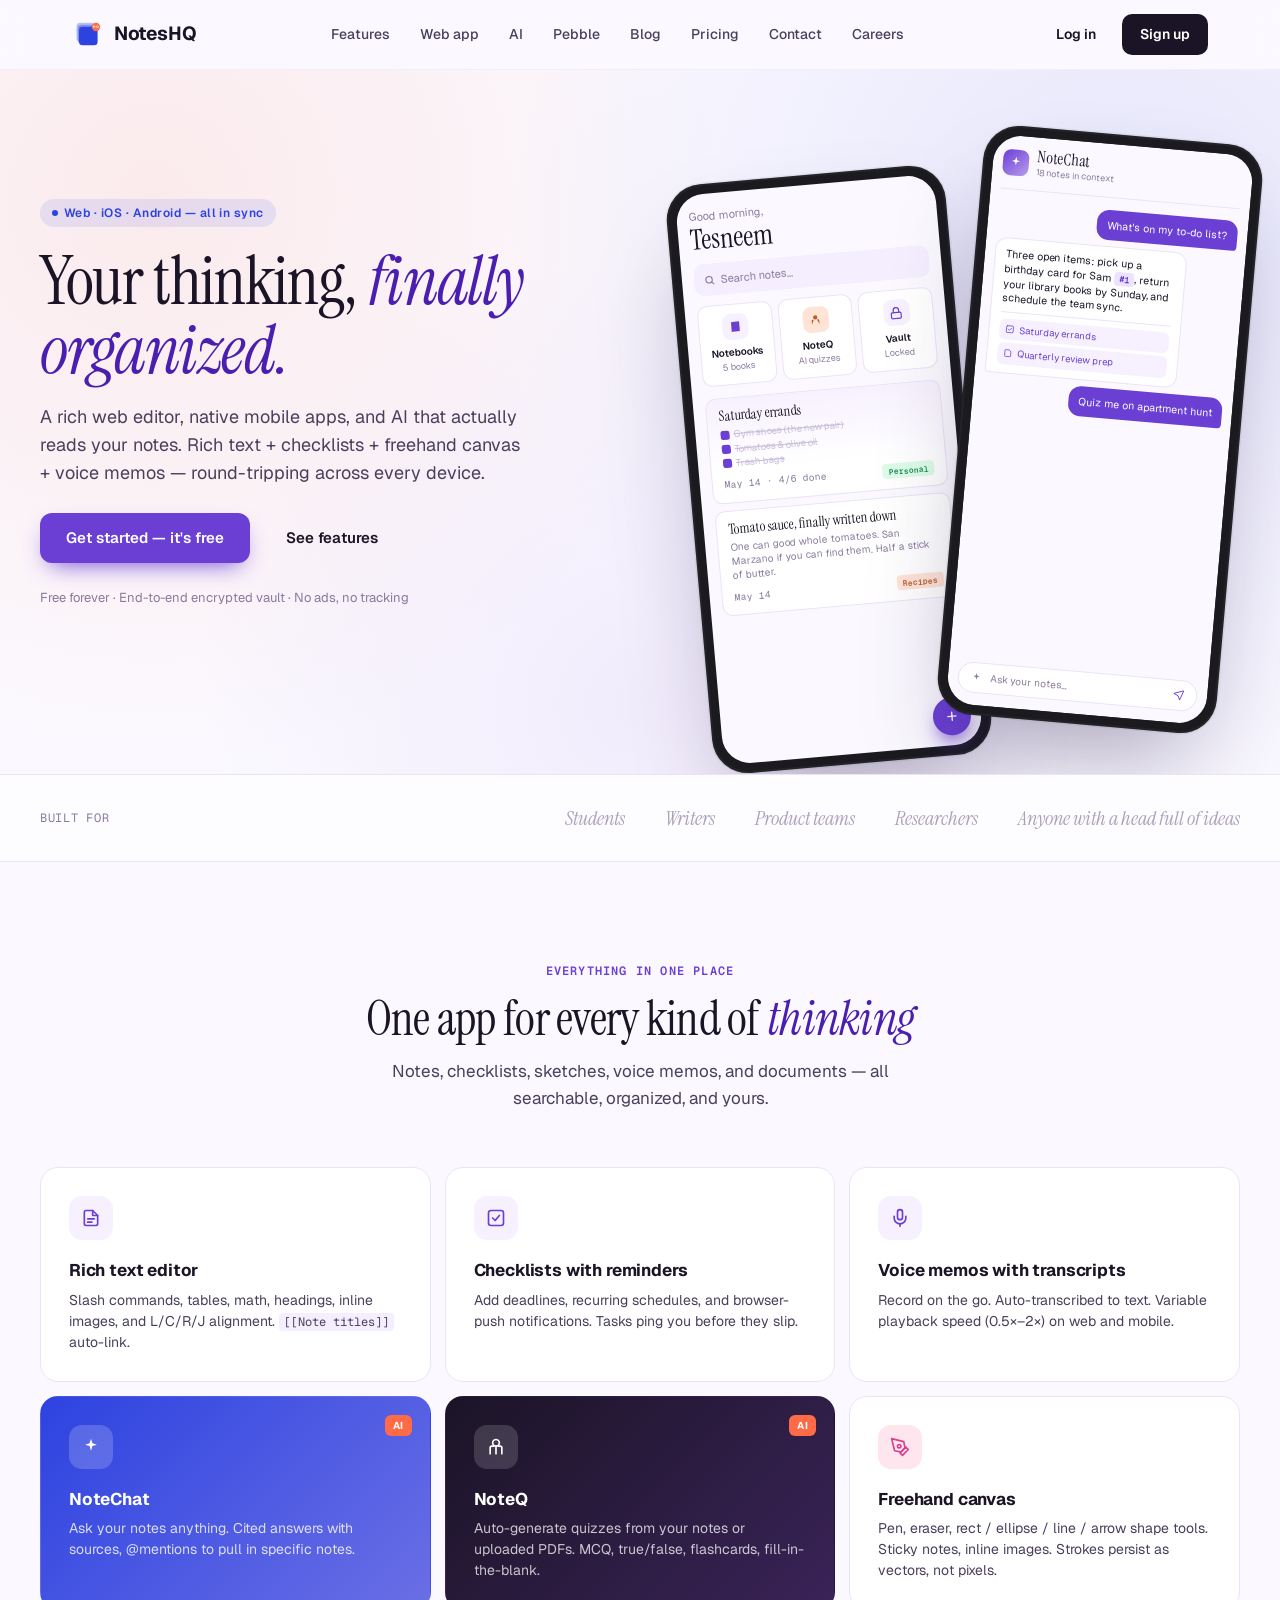
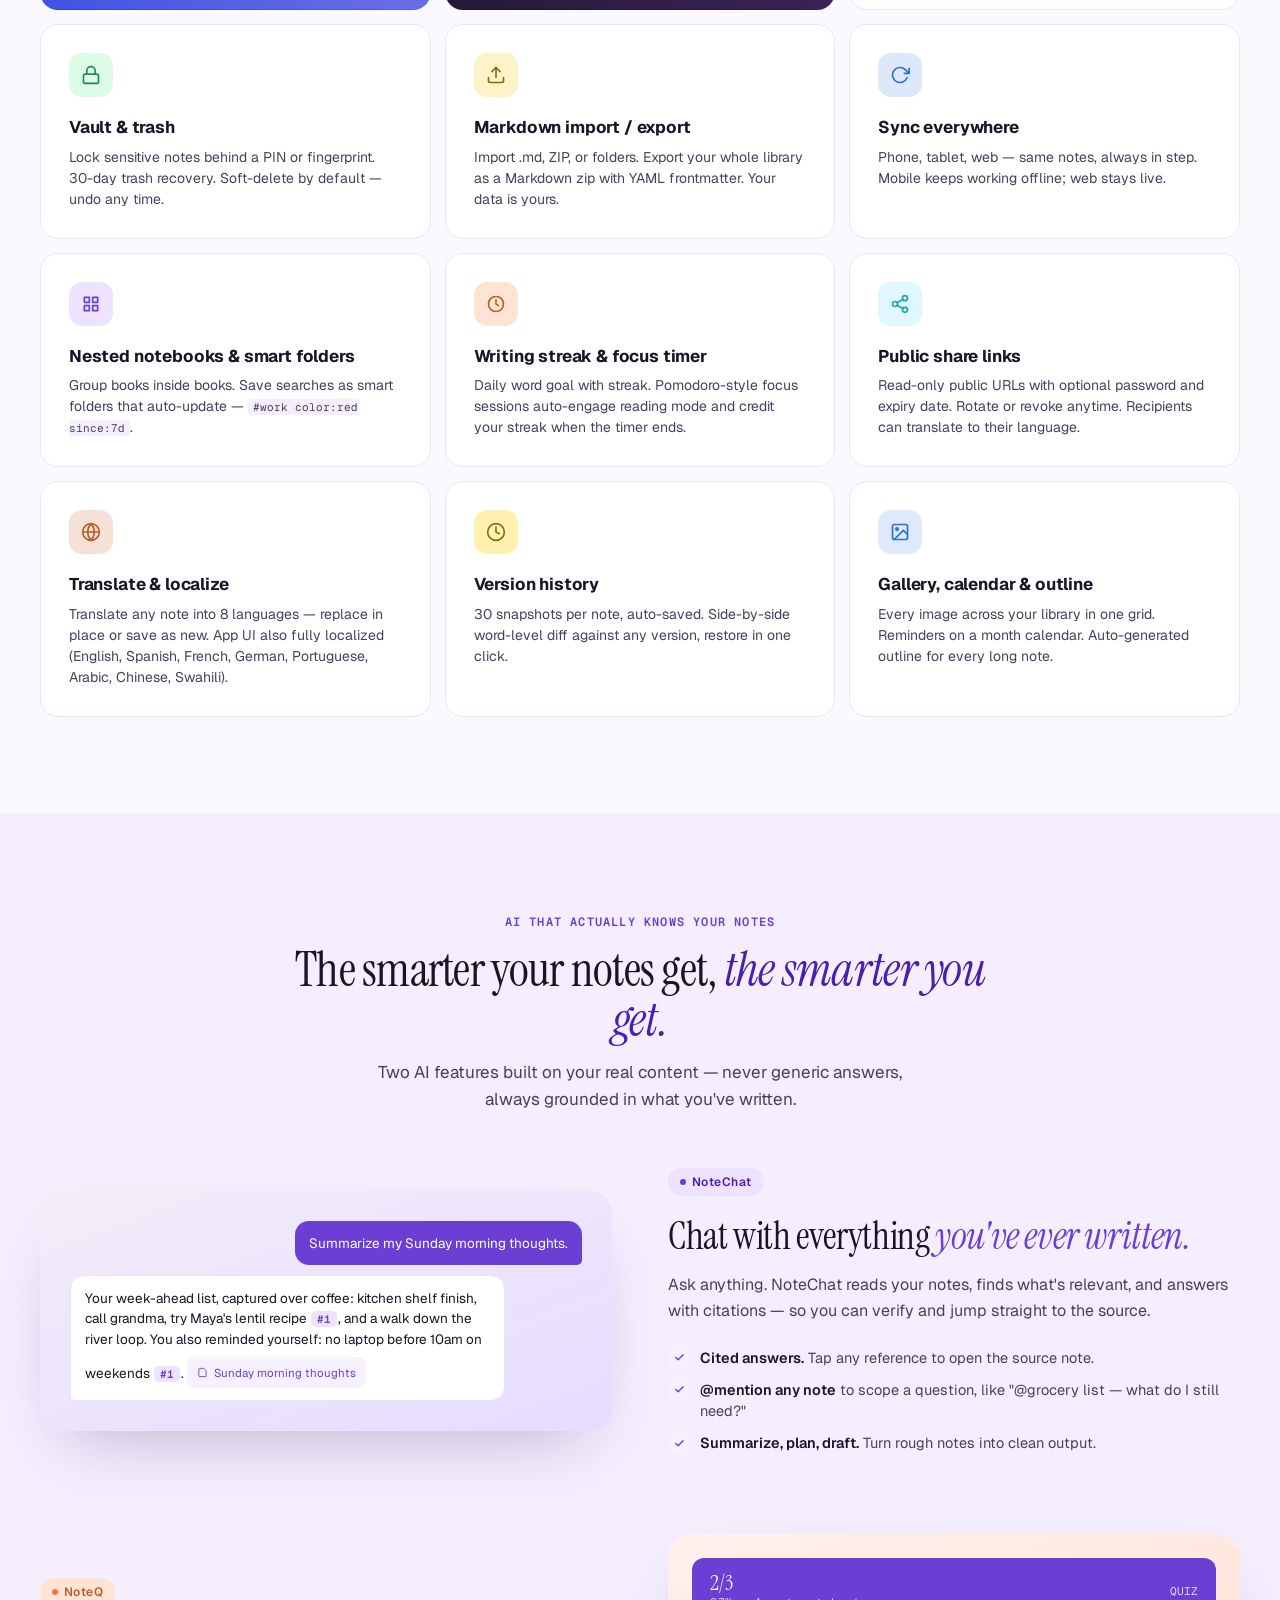
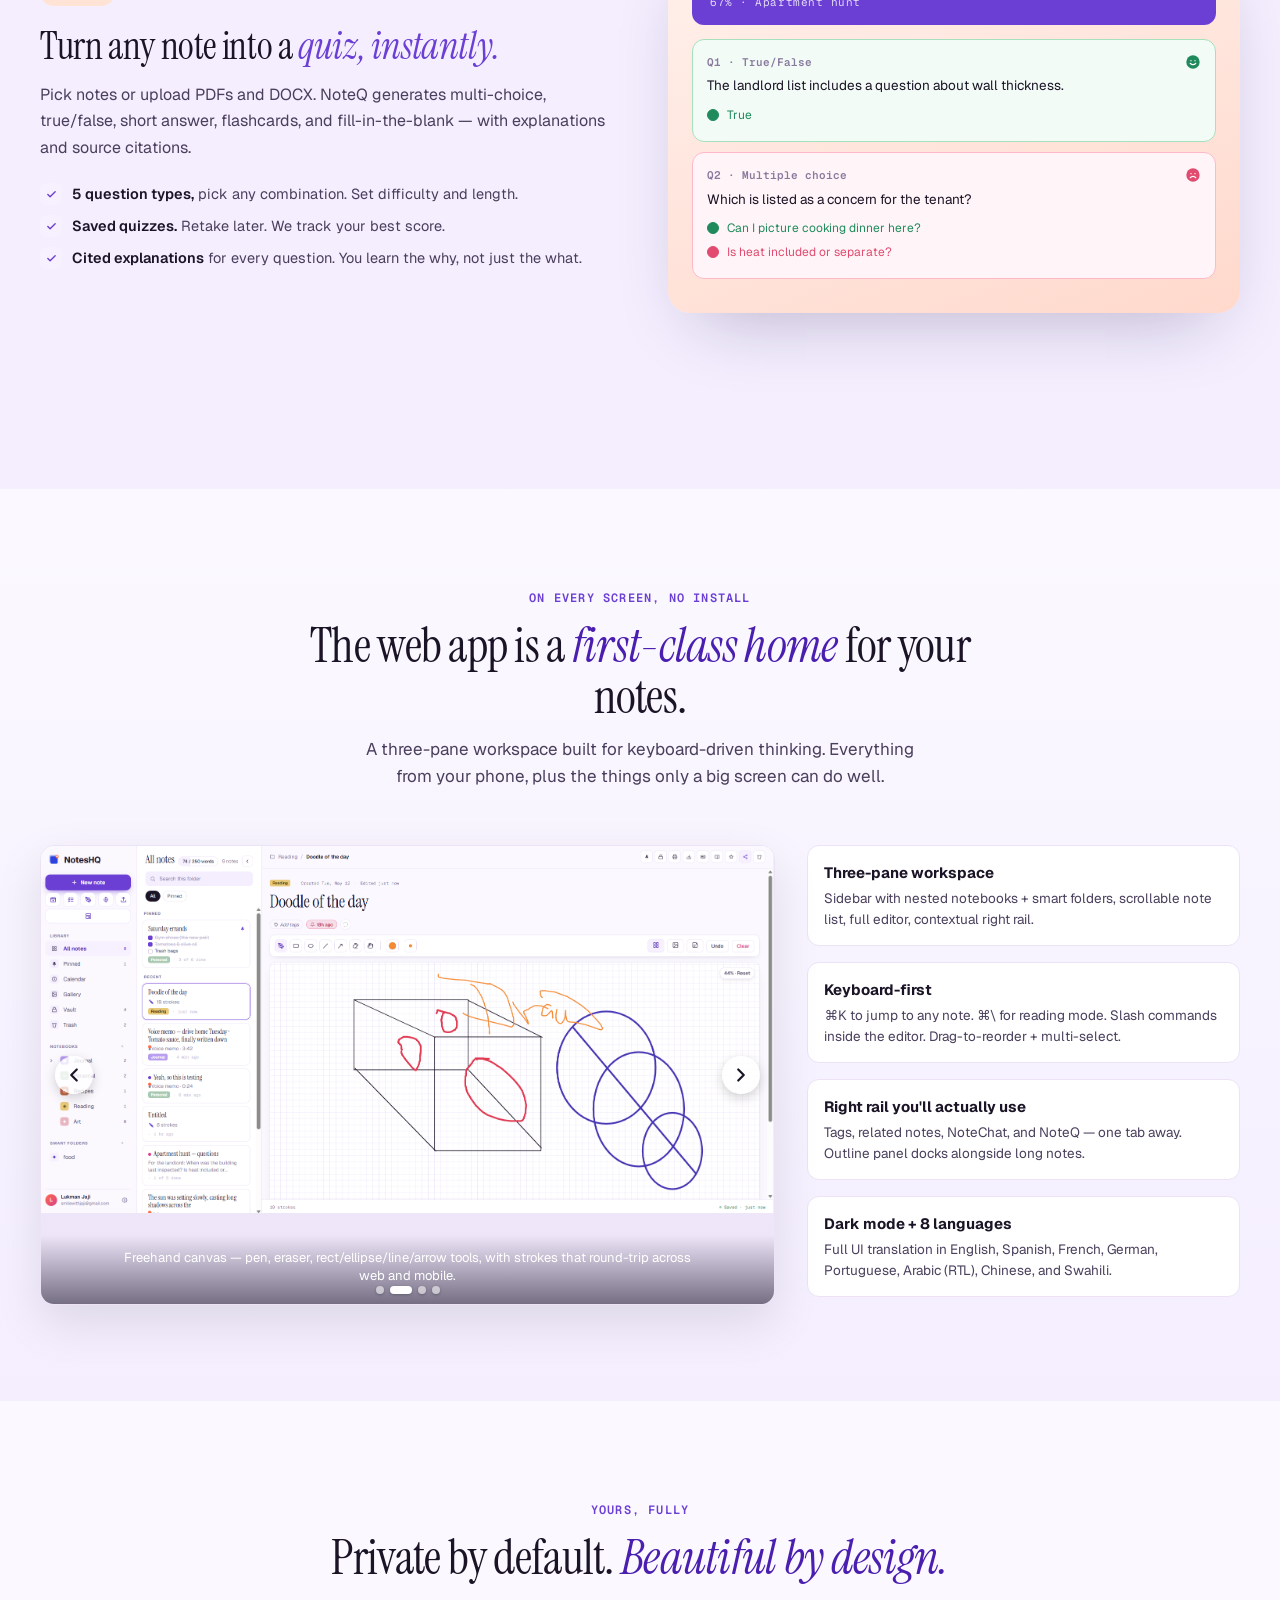
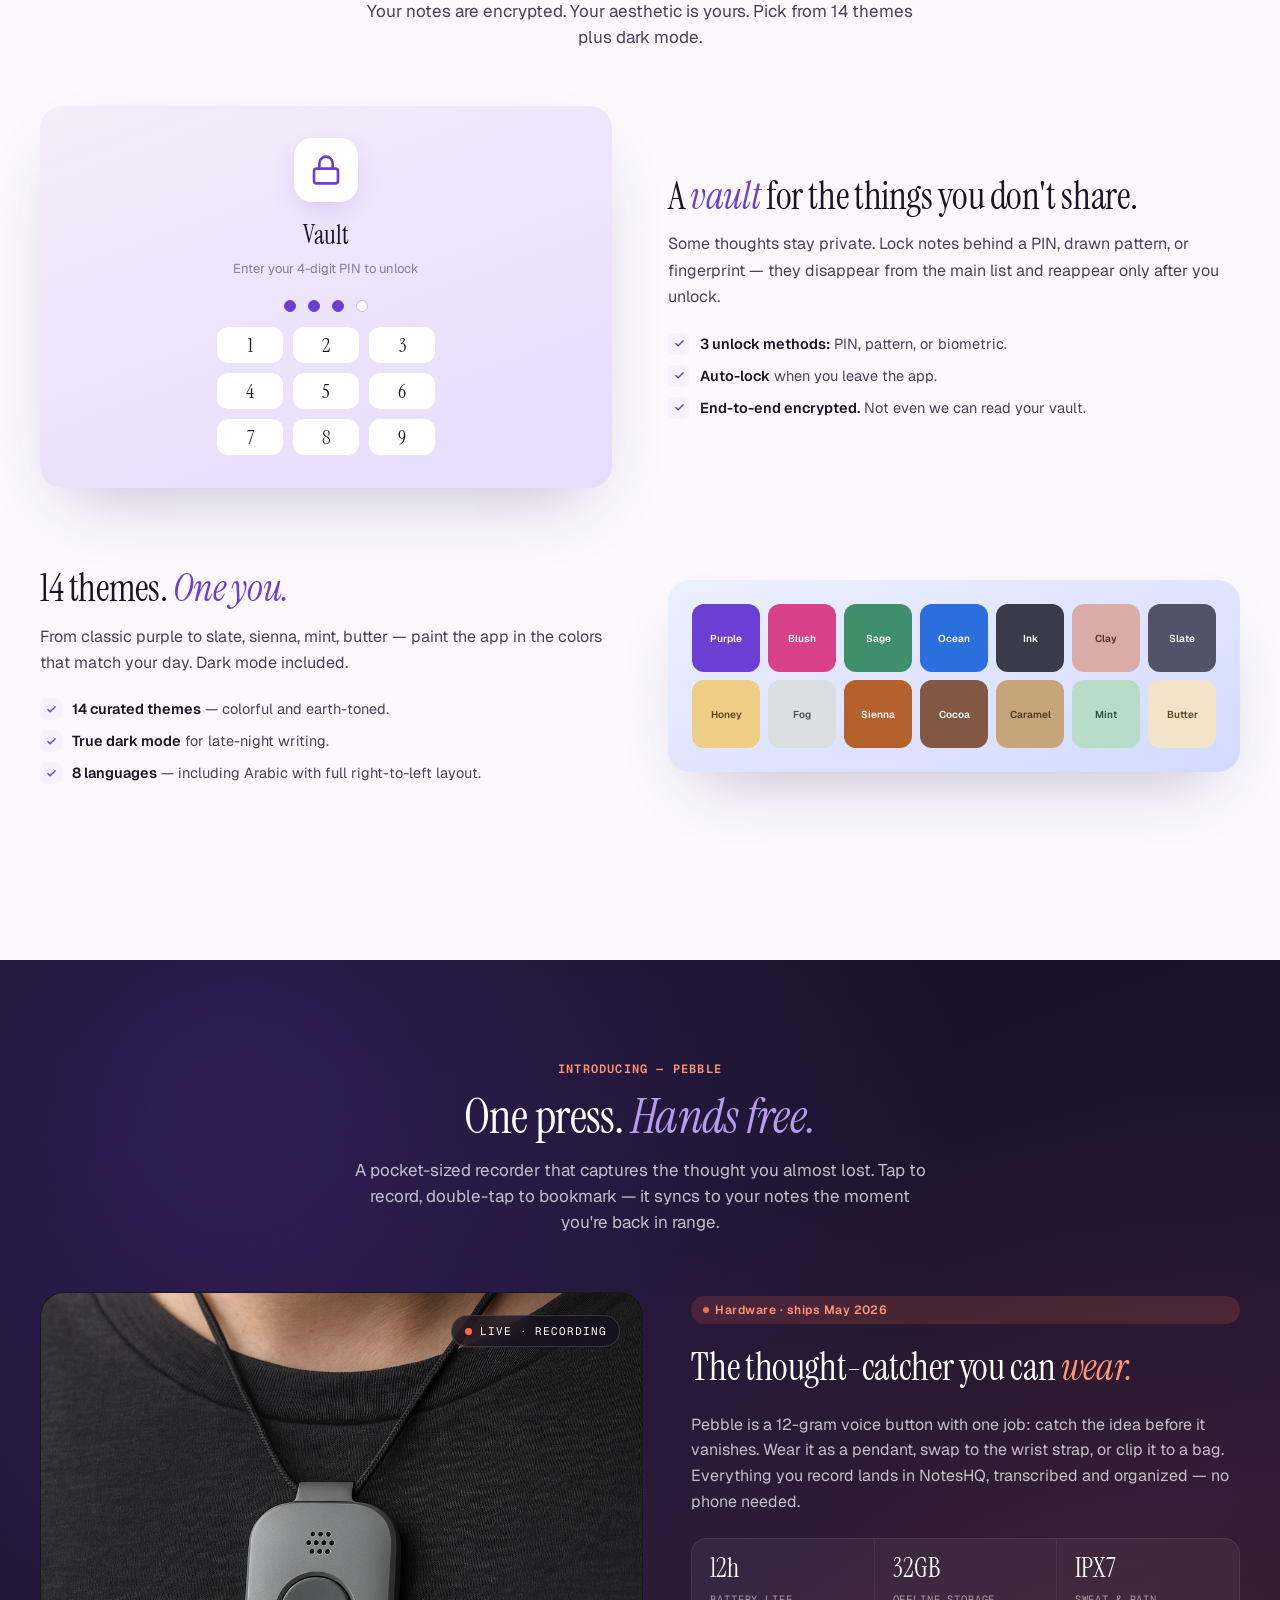
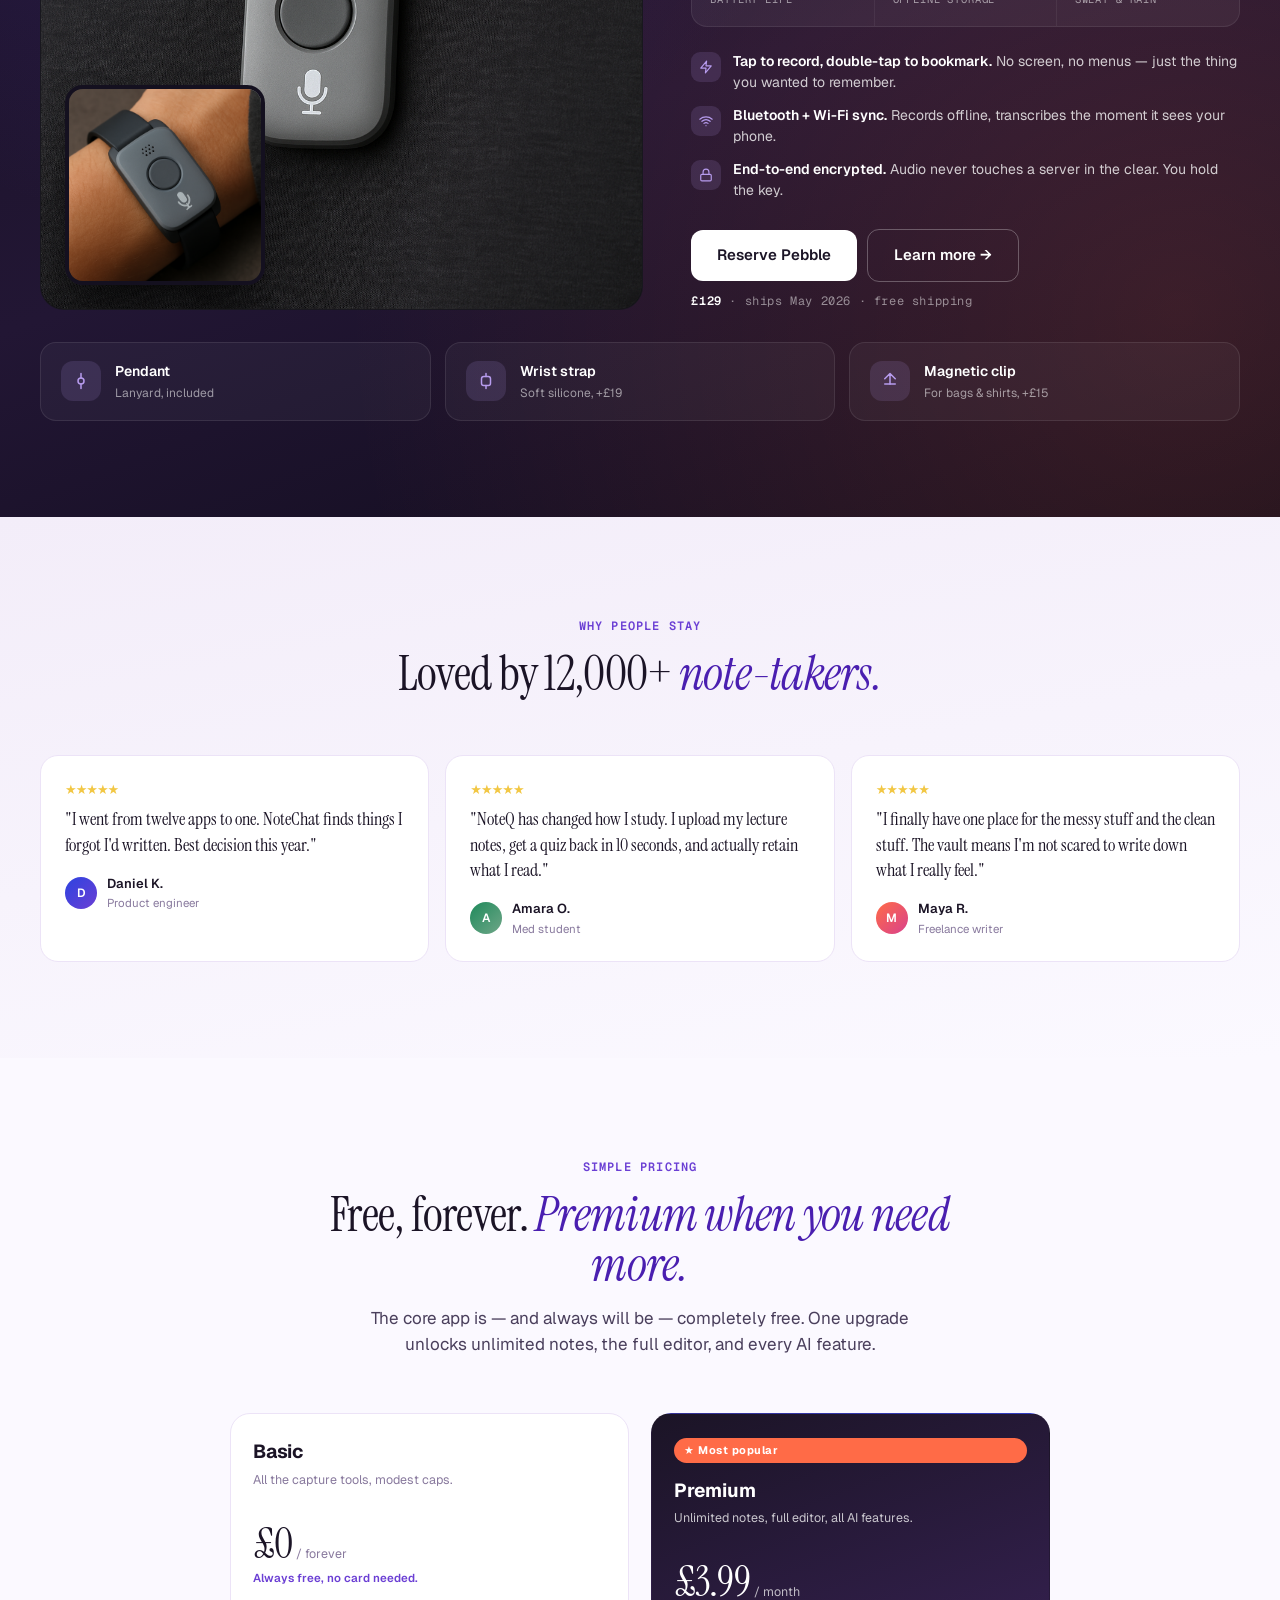
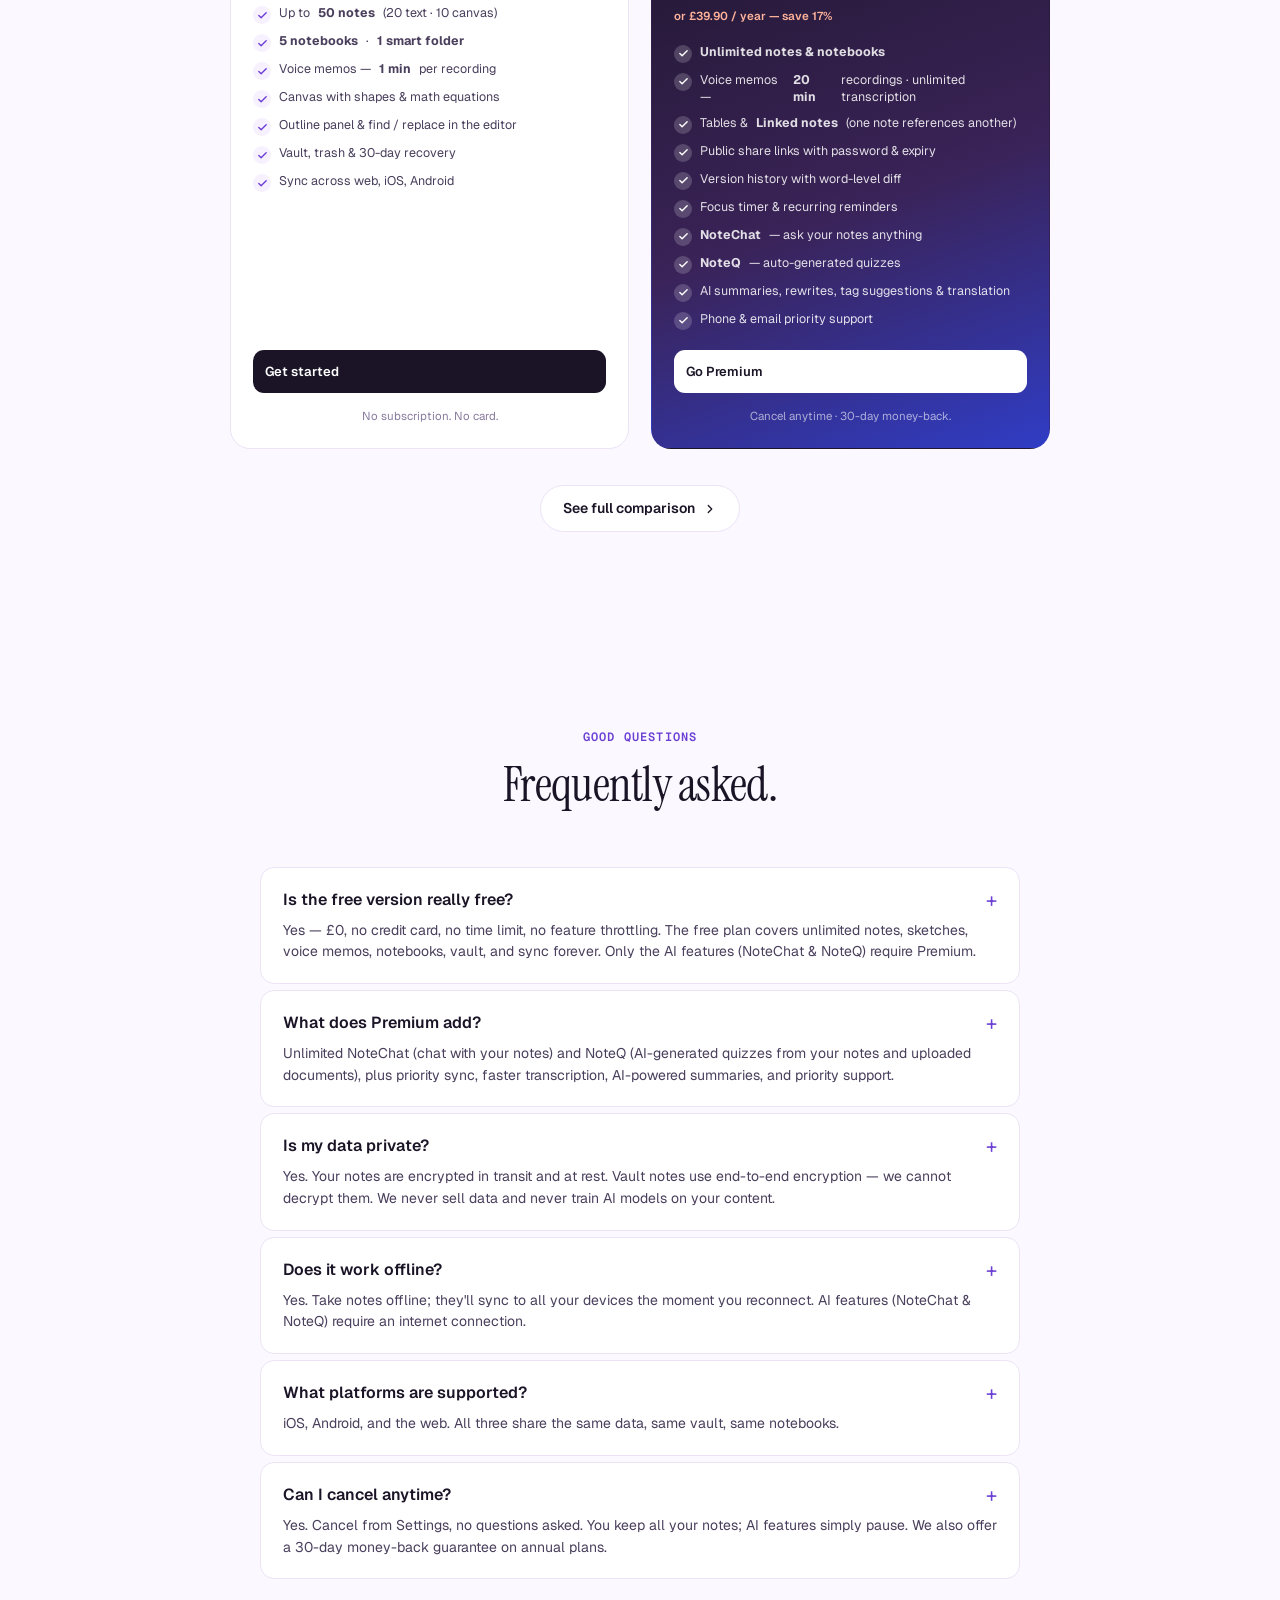
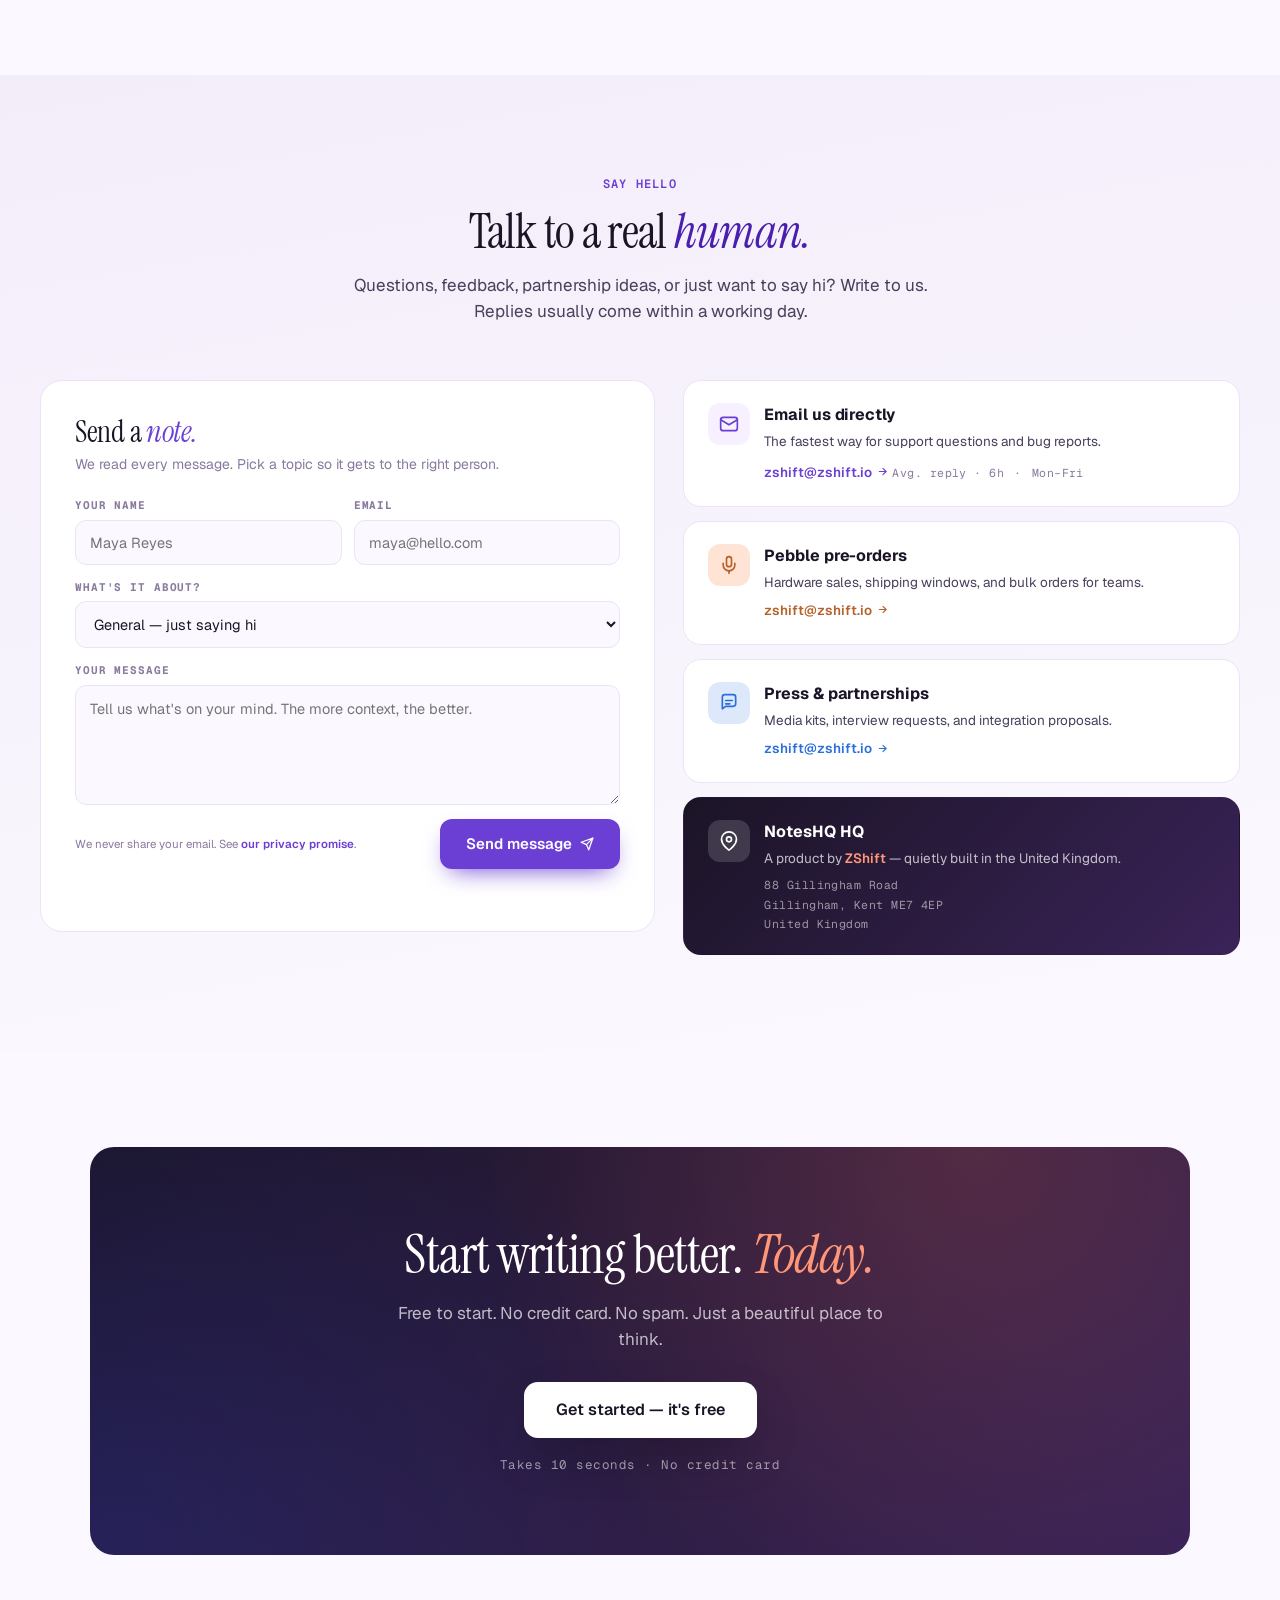
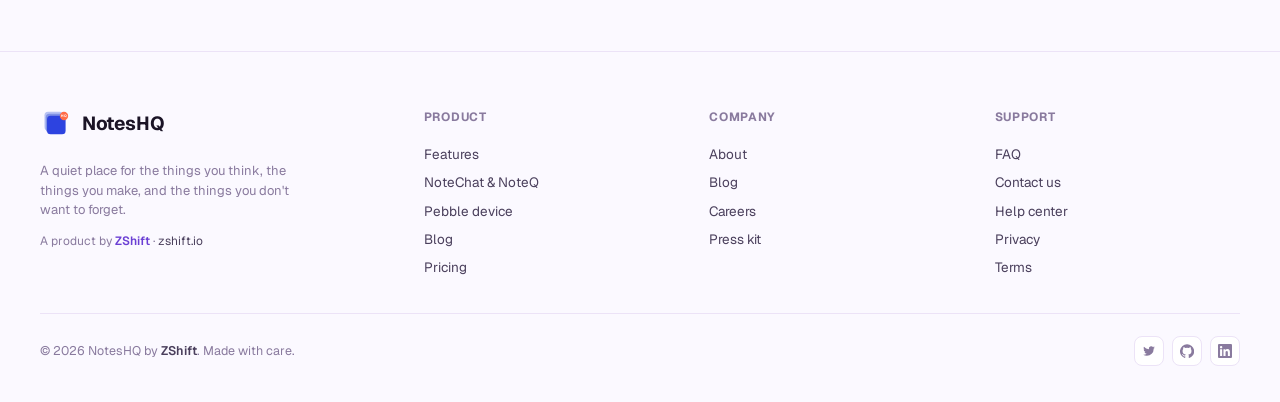
==== commit 5fa80d34: "edited home page" ====
--- a/index.html
+++ b/index.html
@@ -1728,15 +1728,8 @@
         <a class="btn ghost big" href="#features">See features</a>
       </div>
       <div class="trust">
-        <div class="avatars">
-          <span class="av a1">M</span>
-          <span class="av a2">D</span>
-          <span class="av a3">L</span>
-          <span class="av a4">S</span>
-        </div>
         <div>
-          <span class="stars">★ ★ ★ ★ ★</span>
-          <span> · 4.9 from 12,000+ thinkers, students &amp; writers</span>
+          <span>Free forever · End-to-end encrypted vault · No ads, no tracking</span>
         </div>
       </div>
     </div>
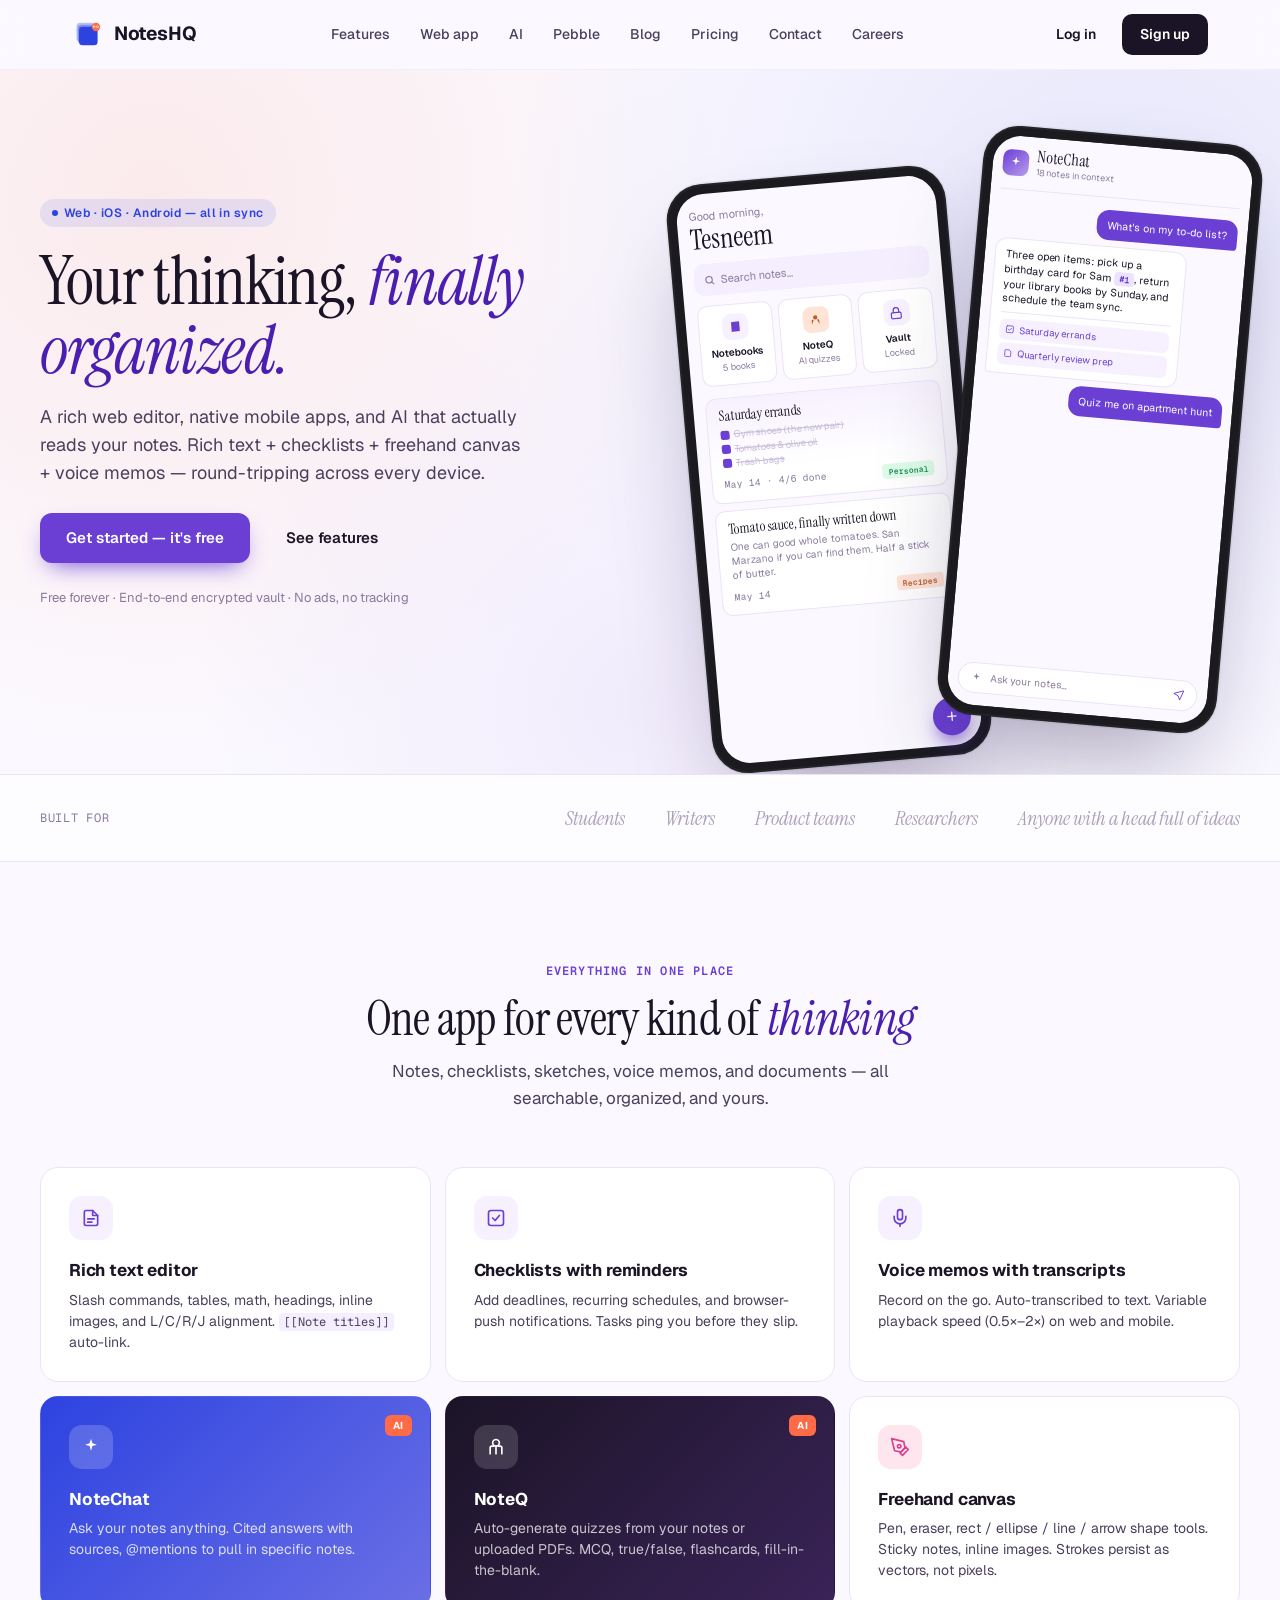
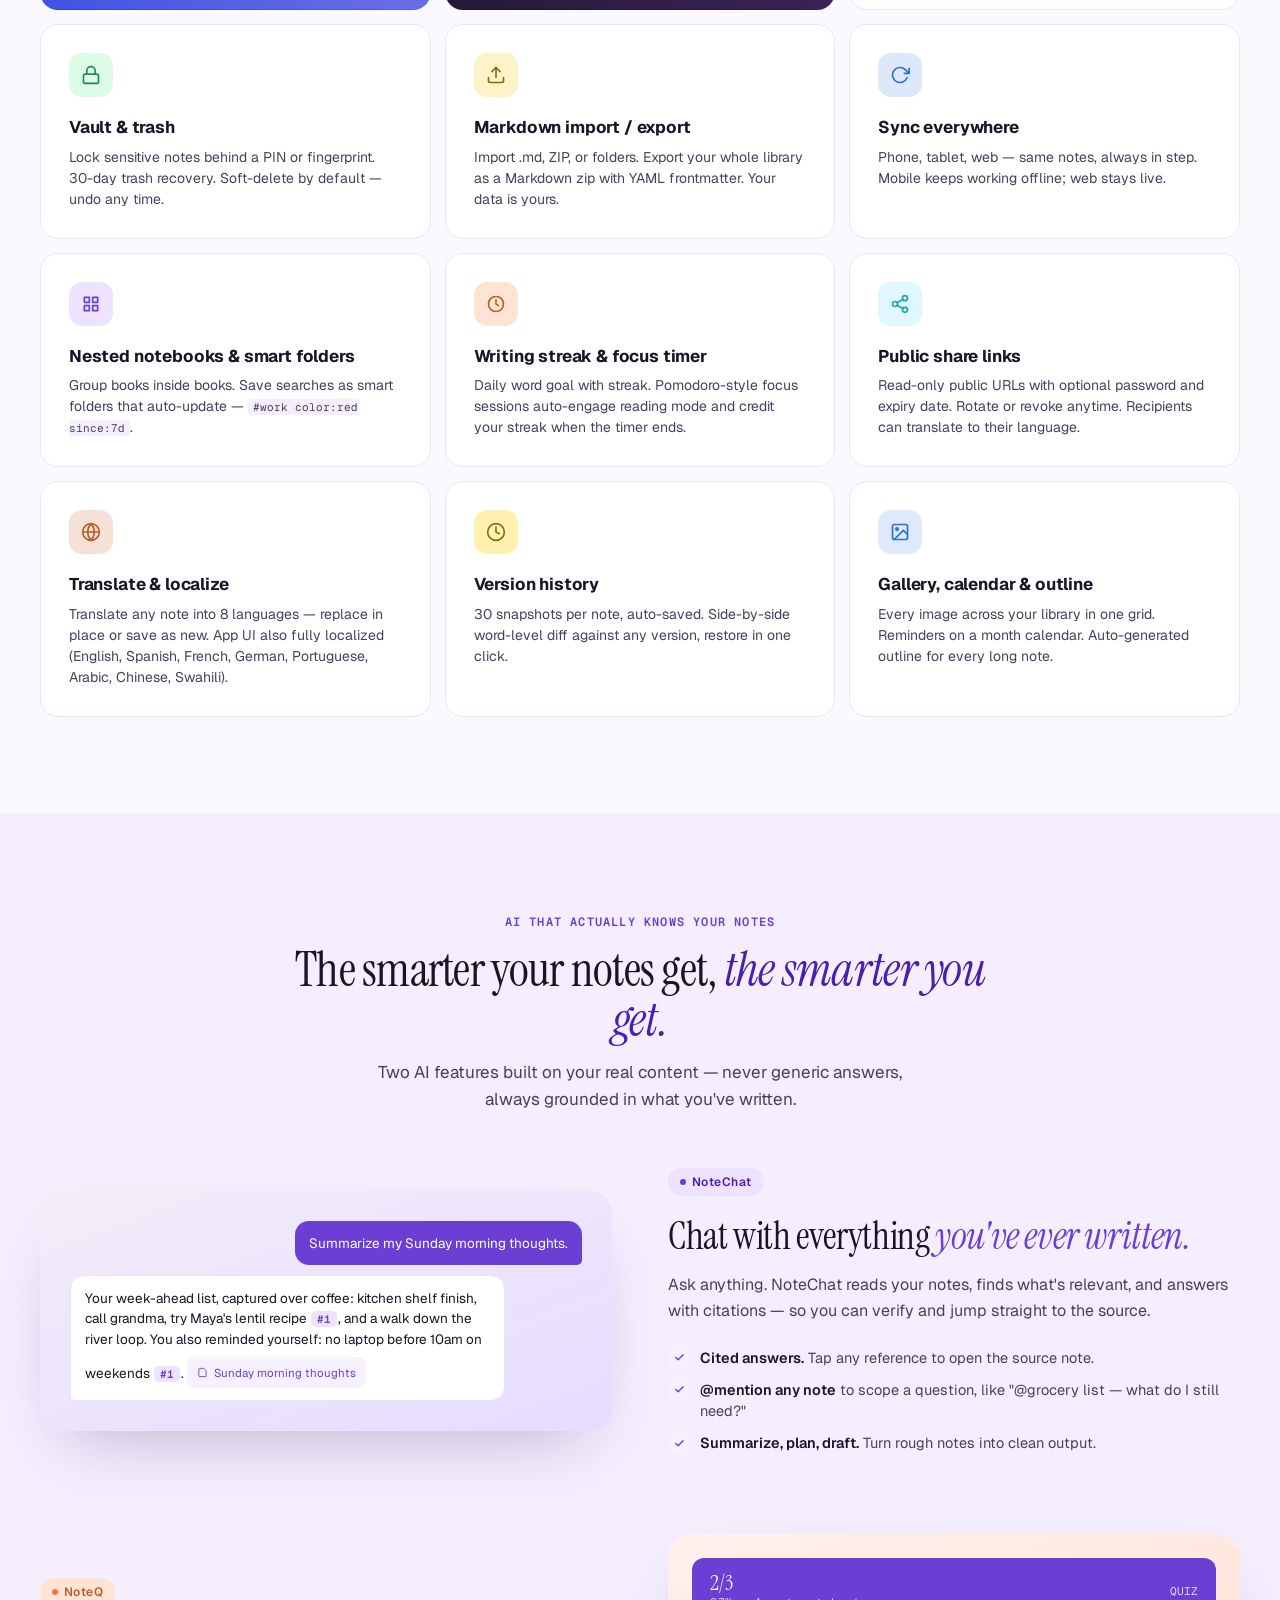
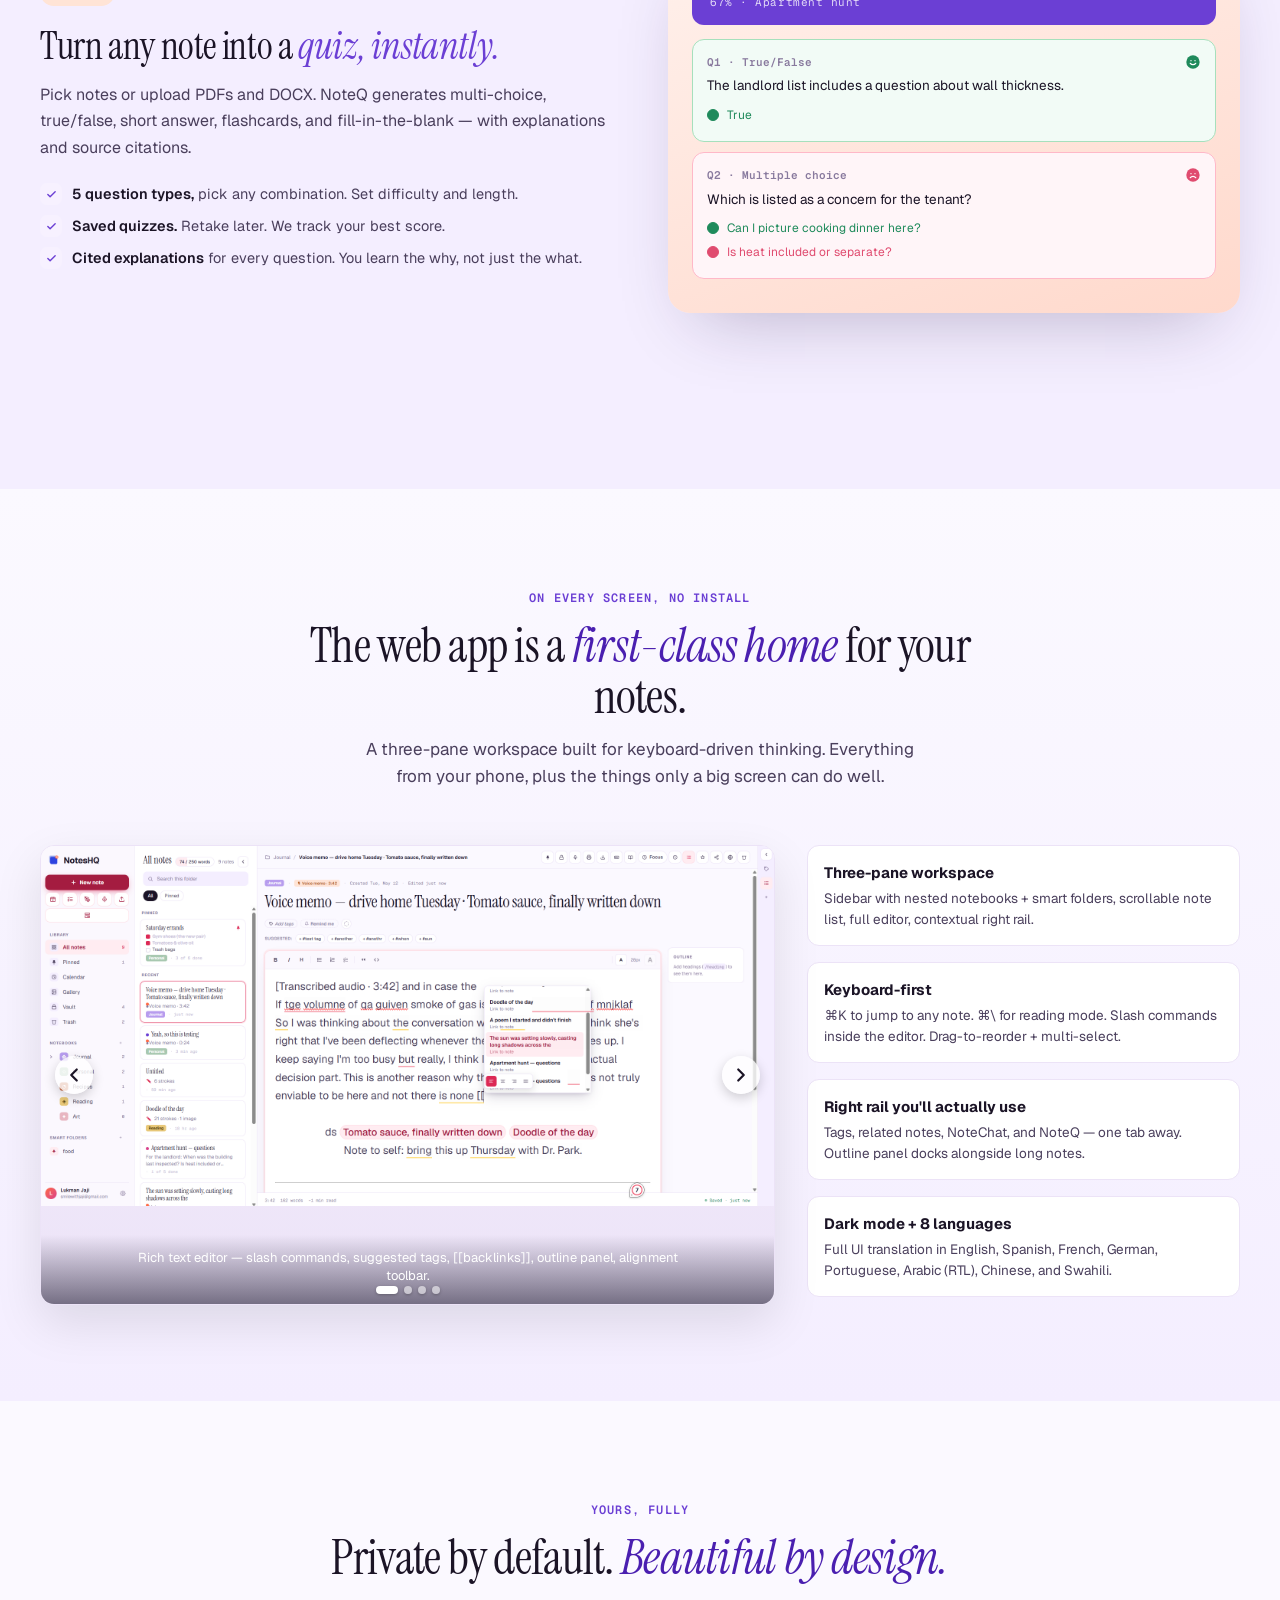
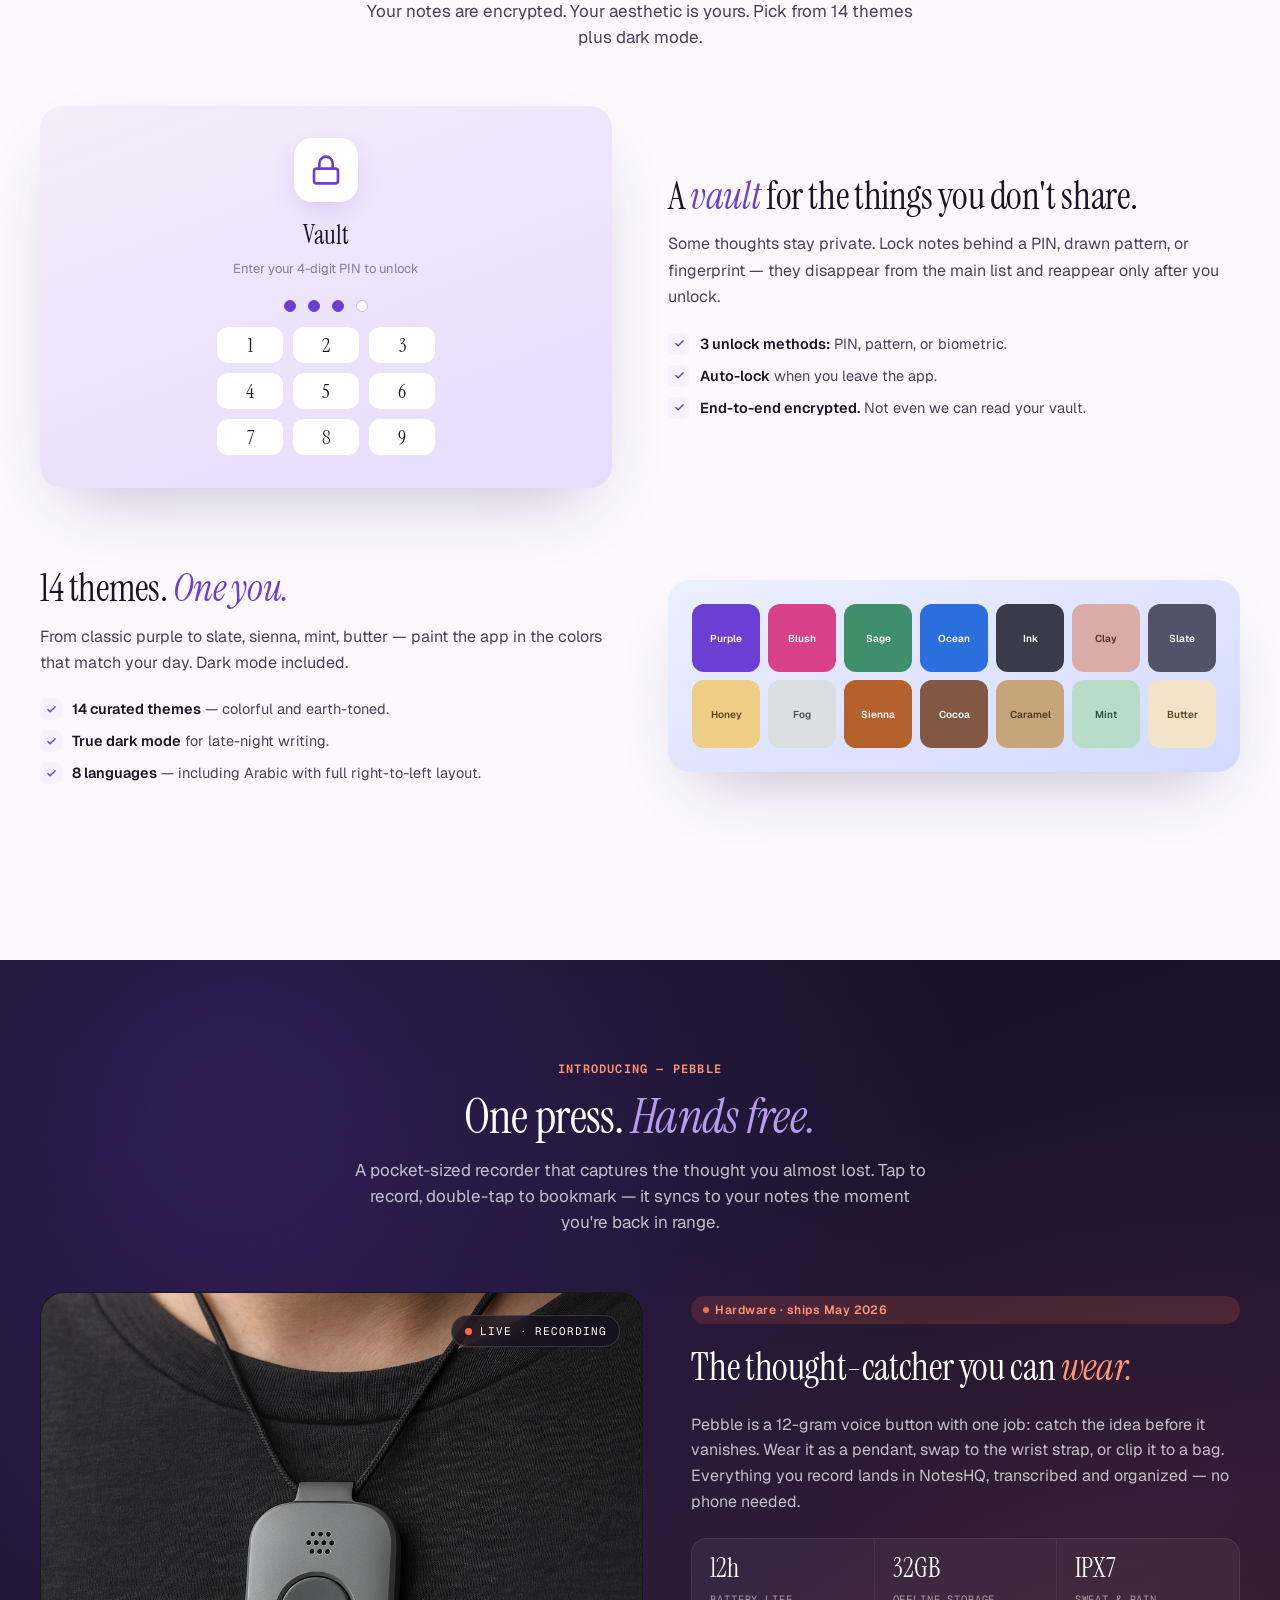
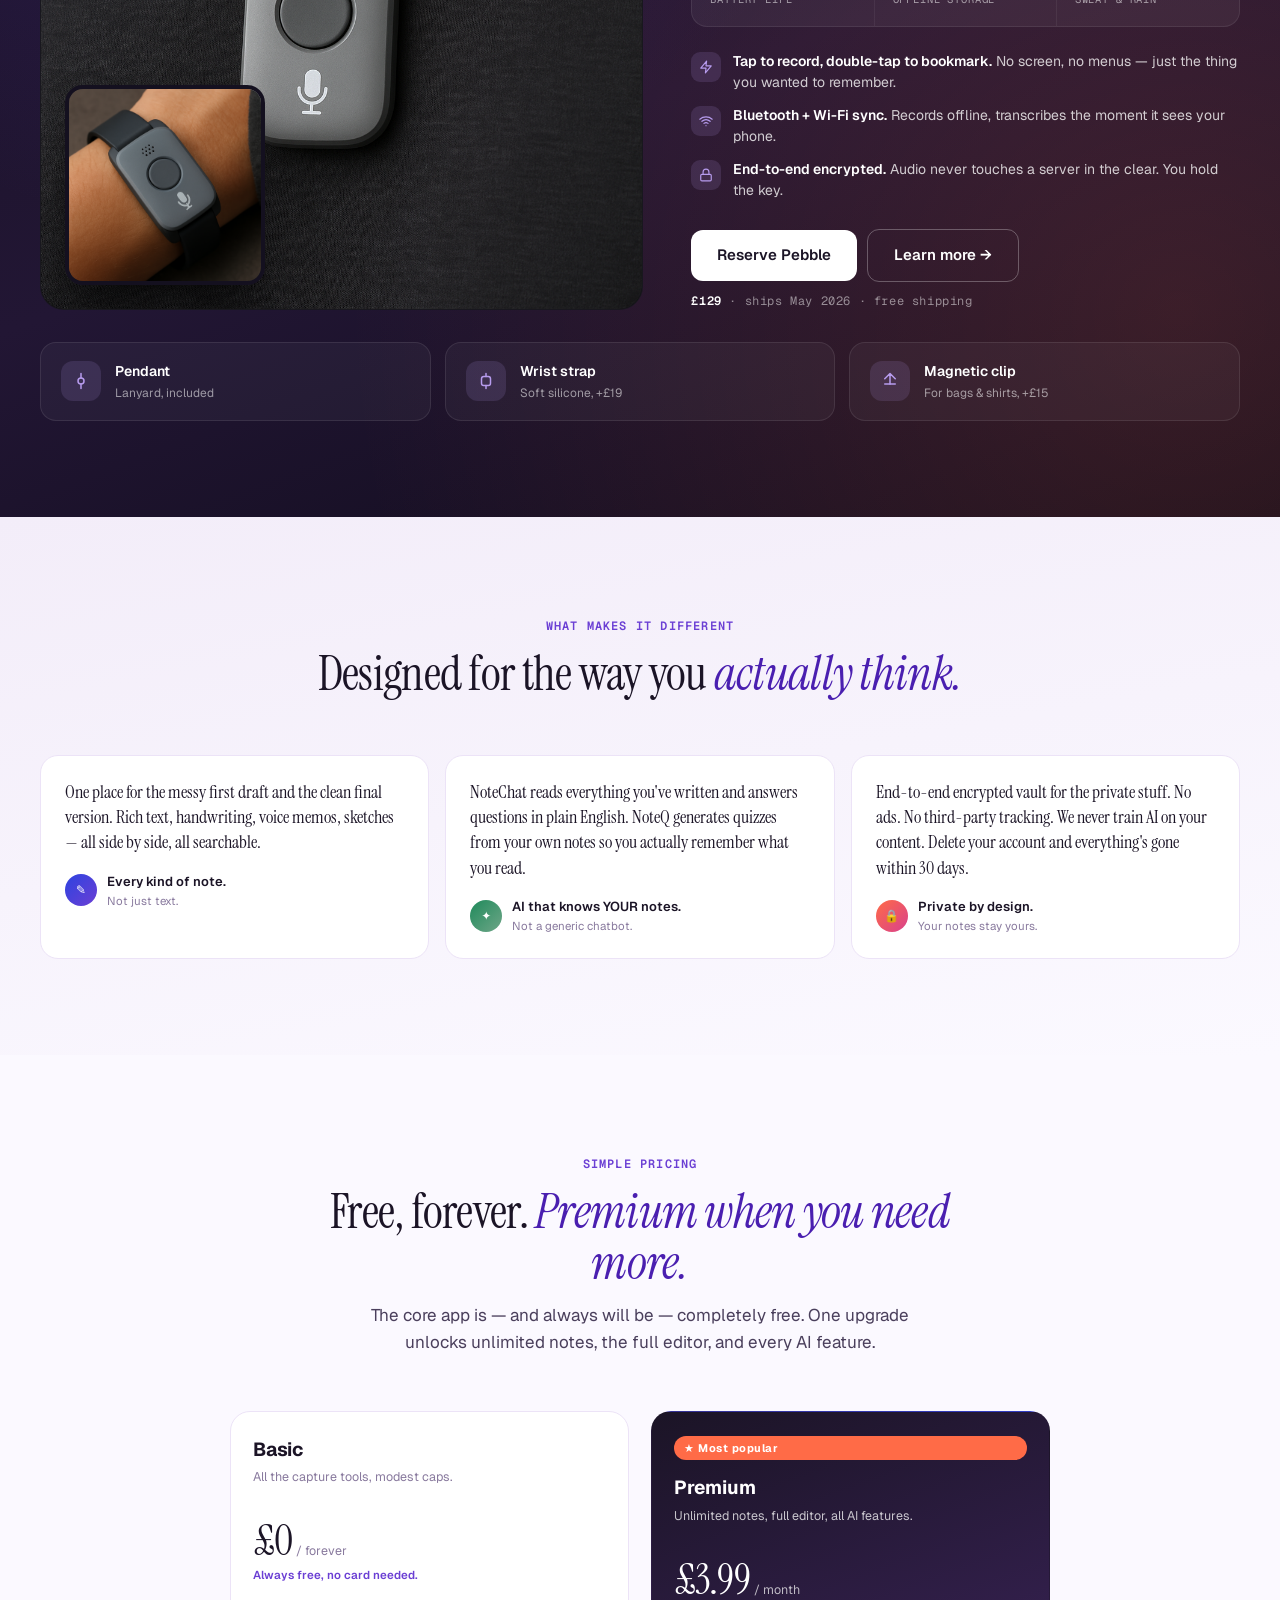
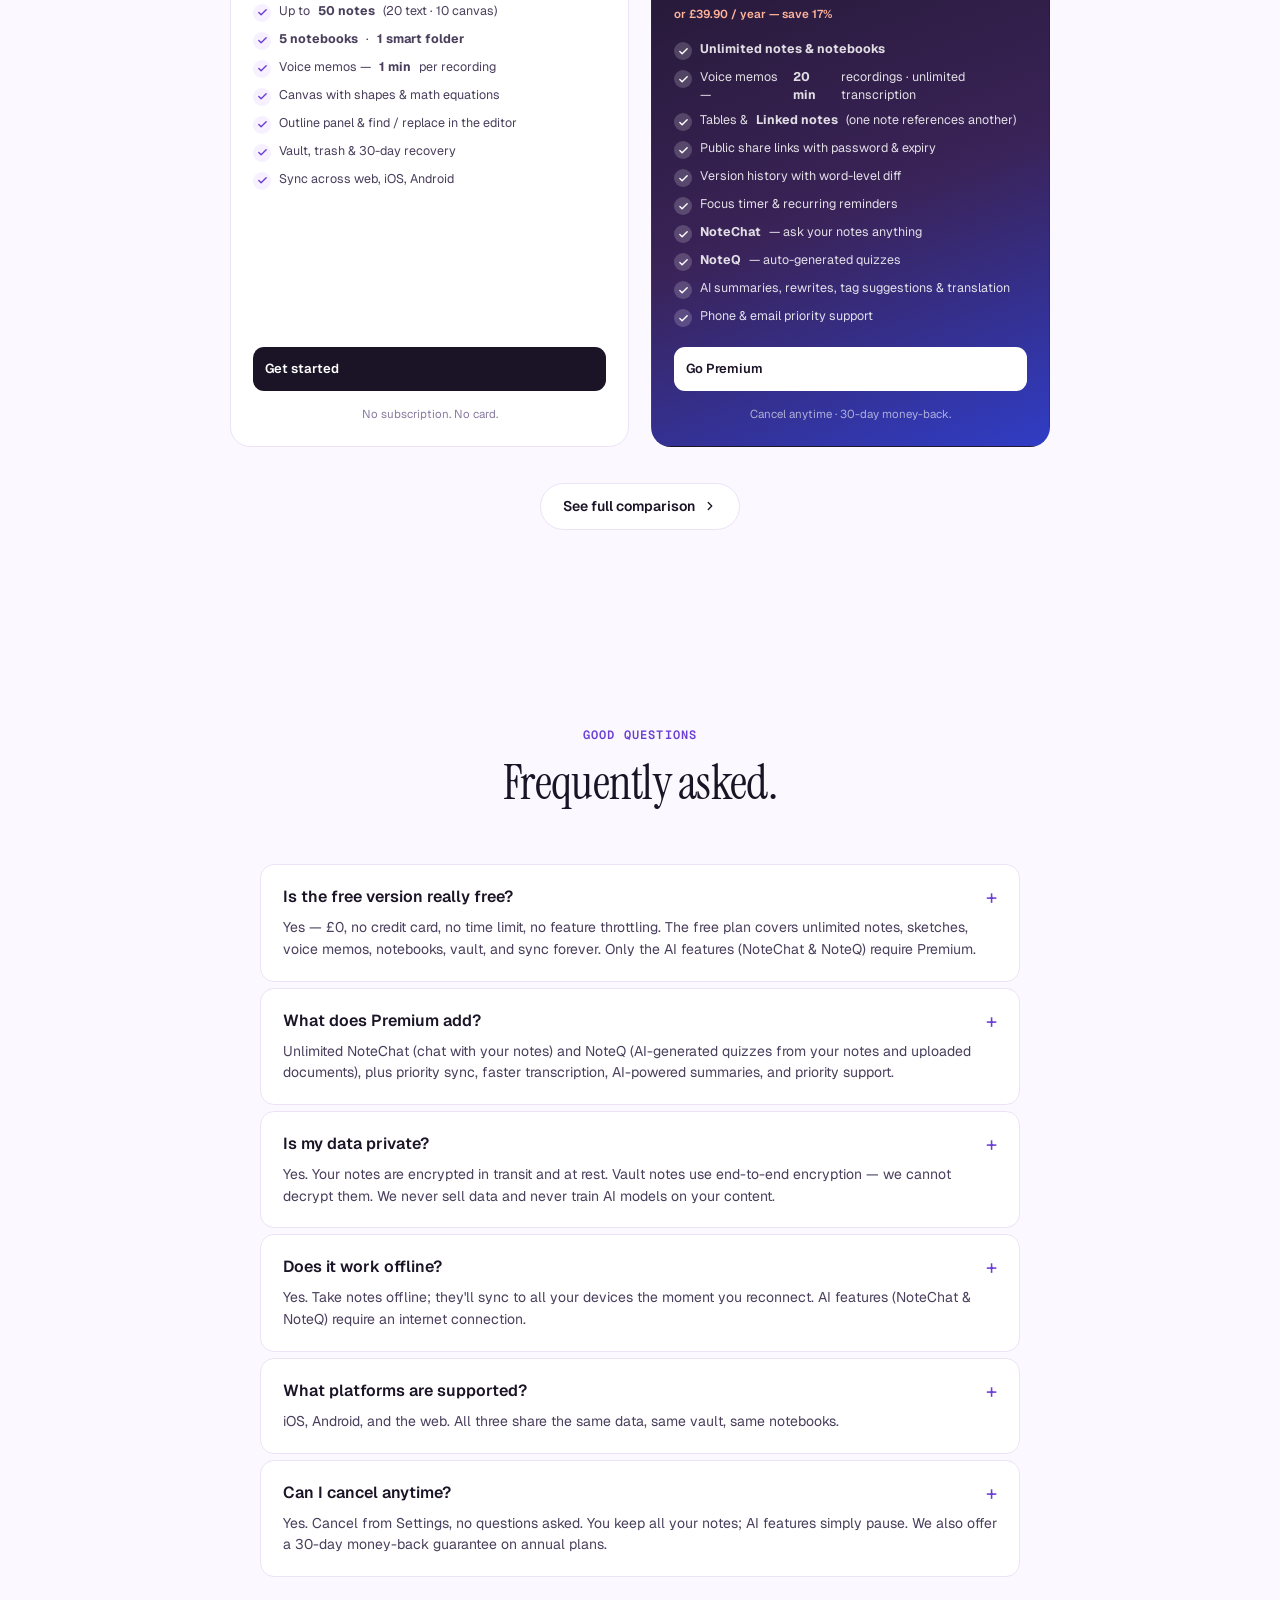
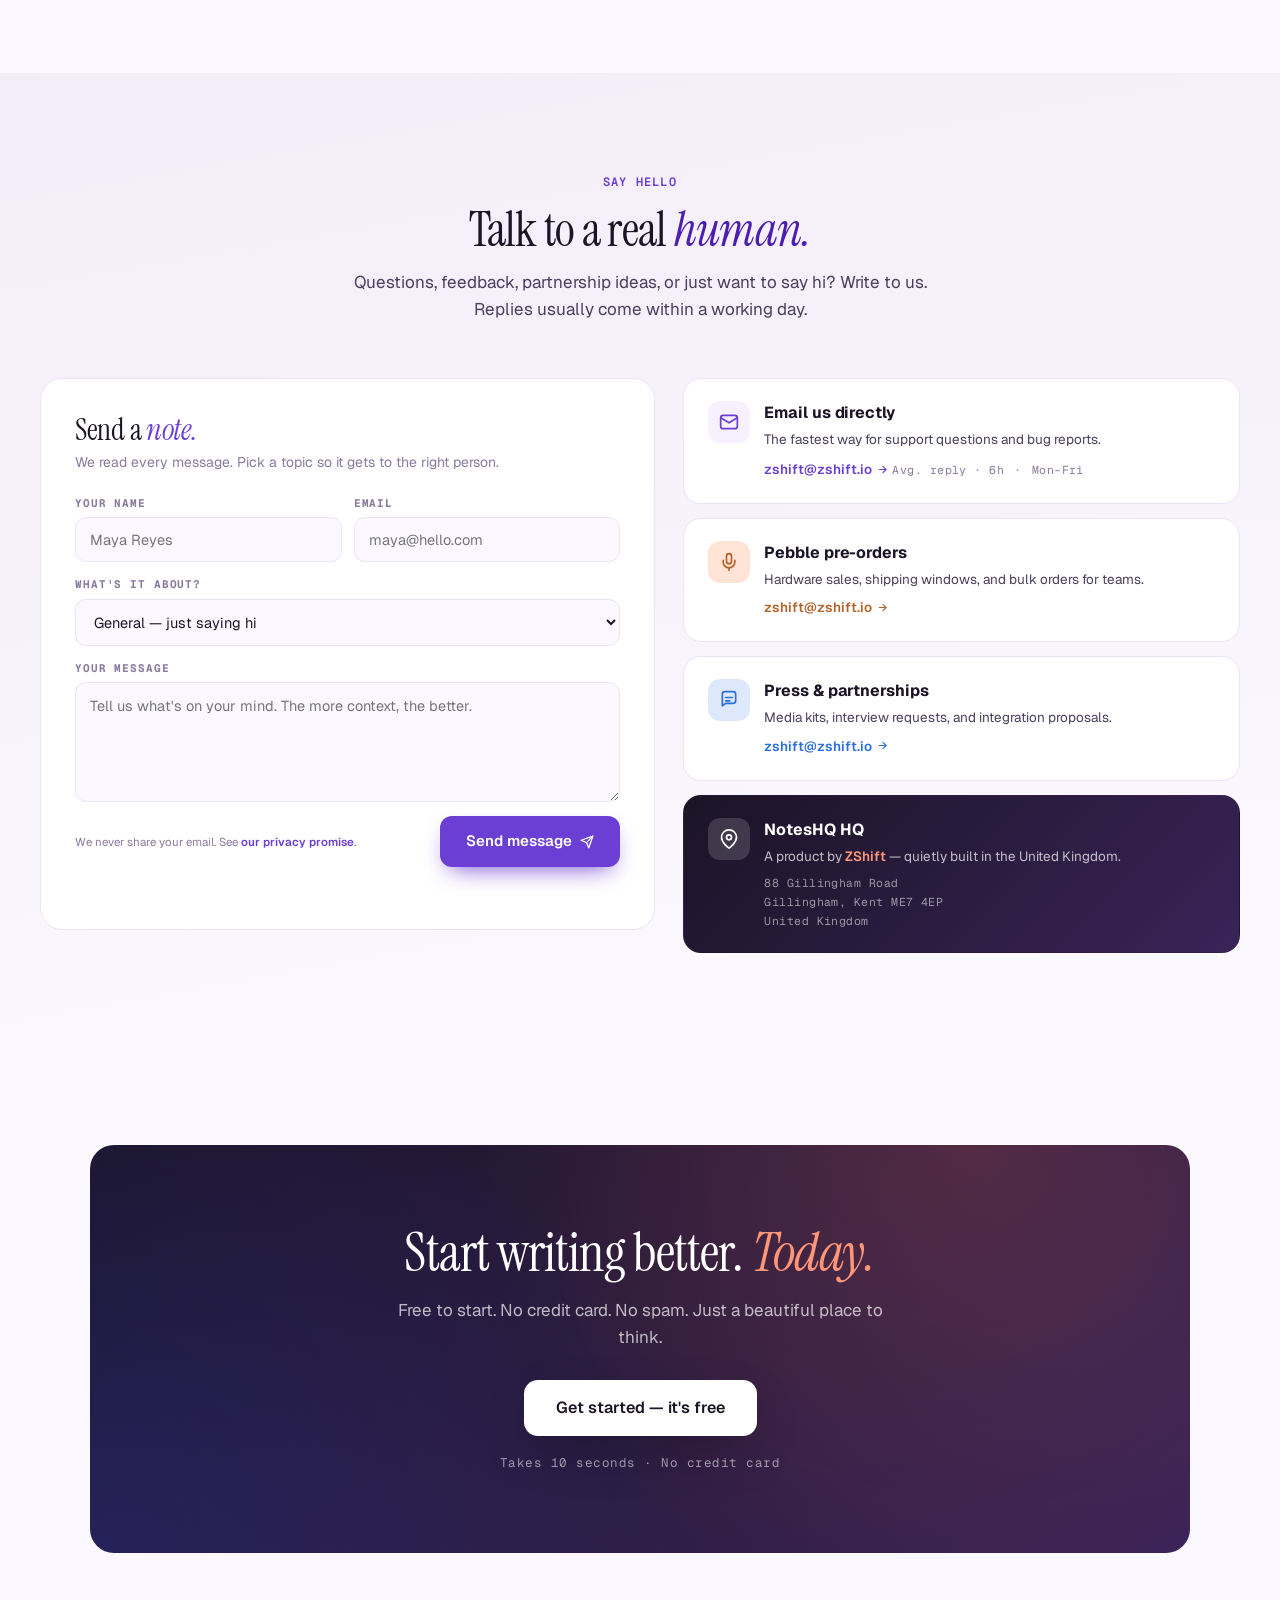
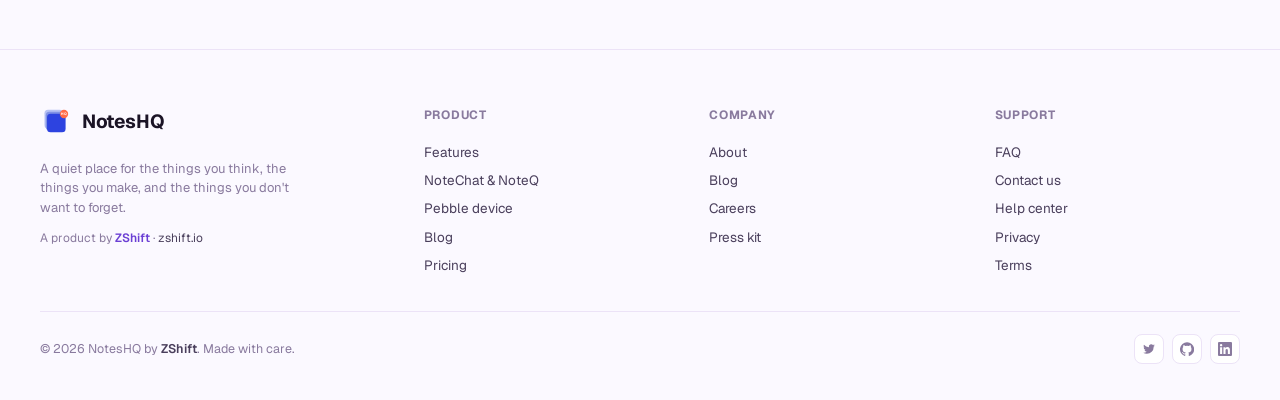
==== commit 70894fa7: "change pricing and tesneem" ====
--- a/index.html
+++ b/index.html
@@ -2342,35 +2342,32 @@
 <section class="testimonials">
   <div class="section-inner">
     <div class="section-head">
-      <span class="section-eyebrow">Why people stay</span>
-      <h2>Loved by 12,000+ <em>note-takers.</em></h2>
+      <span class="section-eyebrow">What makes it different</span>
+      <h2>Designed for the way you <em>actually think.</em></h2>
     </div>
 
     <div class="test-grid">
       <div class="test">
-        <div class="stars">★★★★★</div>
-        <blockquote>"I went from twelve apps to one. NoteChat finds things I forgot I'd written. Best decision this year."</blockquote>
+        <blockquote>One place for the messy first draft and the clean final version. Rich text, handwriting, voice memos, sketches — all side by side, all searchable.</blockquote>
         <div class="test-by">
-          <span class="test-av" style="background: linear-gradient(135deg, #2D43E0, #6B3FD4);">D</span>
-          <div class="test-name"><strong>Daniel K.</strong><em>Product engineer</em></div>
+          <span class="test-av" style="background: linear-gradient(135deg, #2D43E0, #6B3FD4);">✎</span>
+          <div class="test-name"><strong>Every kind of note.</strong><em>Not just text.</em></div>
         </div>
       </div>
 
       <div class="test">
-        <div class="stars">★★★★★</div>
-        <blockquote>"NoteQ has changed how I study. I upload my lecture notes, get a quiz back in 10 seconds, and actually retain what I read."</blockquote>
+        <blockquote>NoteChat reads everything you've written and answers questions in plain English. NoteQ generates quizzes from your own notes so you actually remember what you read.</blockquote>
         <div class="test-by">
-          <span class="test-av" style="background: linear-gradient(135deg, #1F8A5B, #6FA688);">A</span>
-          <div class="test-name"><strong>Amara O.</strong><em>Med student</em></div>
+          <span class="test-av" style="background: linear-gradient(135deg, #1F8A5B, #6FA688);">✦</span>
+          <div class="test-name"><strong>AI that knows YOUR notes.</strong><em>Not a generic chatbot.</em></div>
         </div>
       </div>
 
       <div class="test">
-        <div class="stars">★★★★★</div>
-        <blockquote>"I finally have one place for the messy stuff and the clean stuff. The vault means I'm not scared to write down what I really feel."</blockquote>
+        <blockquote>End-to-end encrypted vault for the private stuff. No ads. No third-party tracking. We never train AI on your content. Delete your account and everything's gone within 30 days.</blockquote>
         <div class="test-by">
-          <span class="test-av" style="background: linear-gradient(135deg, #FF6B47, #D9418C);">M</span>
-          <div class="test-name"><strong>Maya R.</strong><em>Freelance writer</em></div>
+          <span class="test-av" style="background: linear-gradient(135deg, #FF6B47, #D9418C);">🔒</span>
+          <div class="test-name"><strong>Private by design.</strong><em>Your notes stay yours.</em></div>
         </div>
       </div>
     </div>
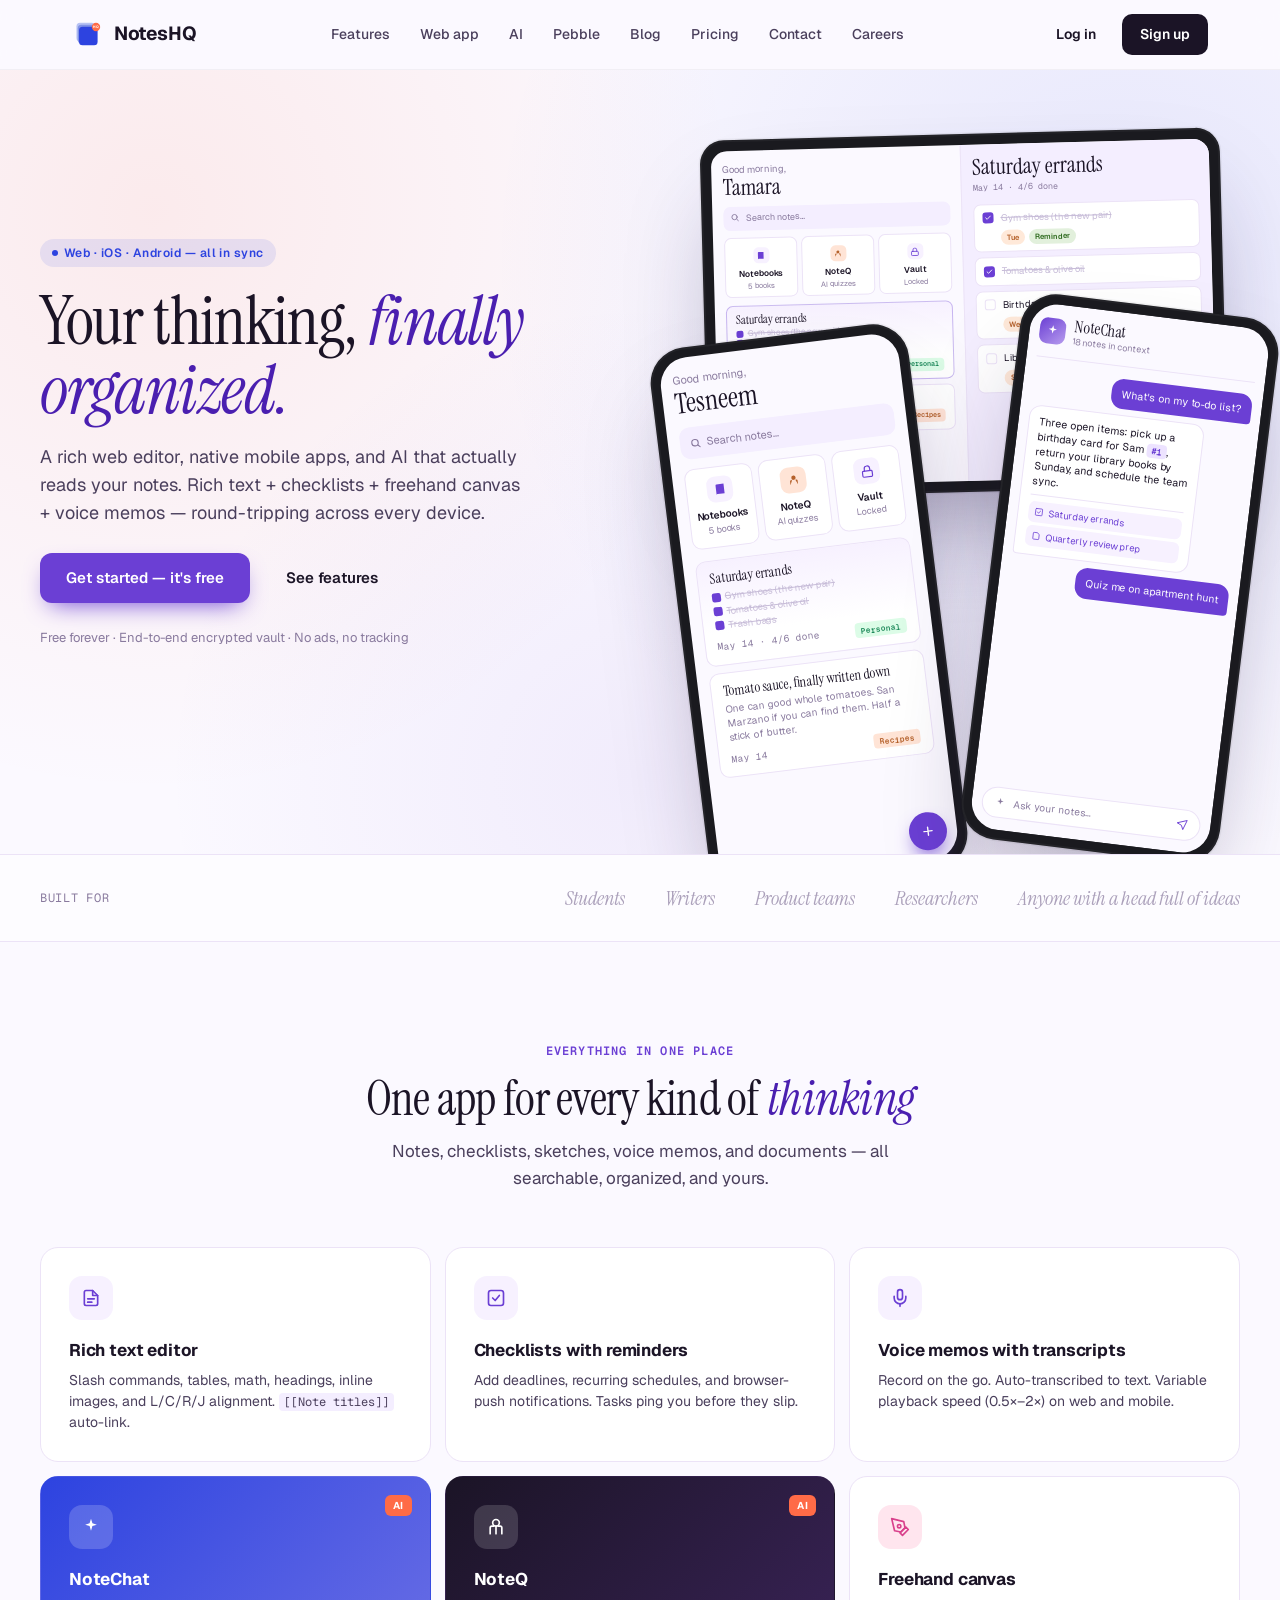
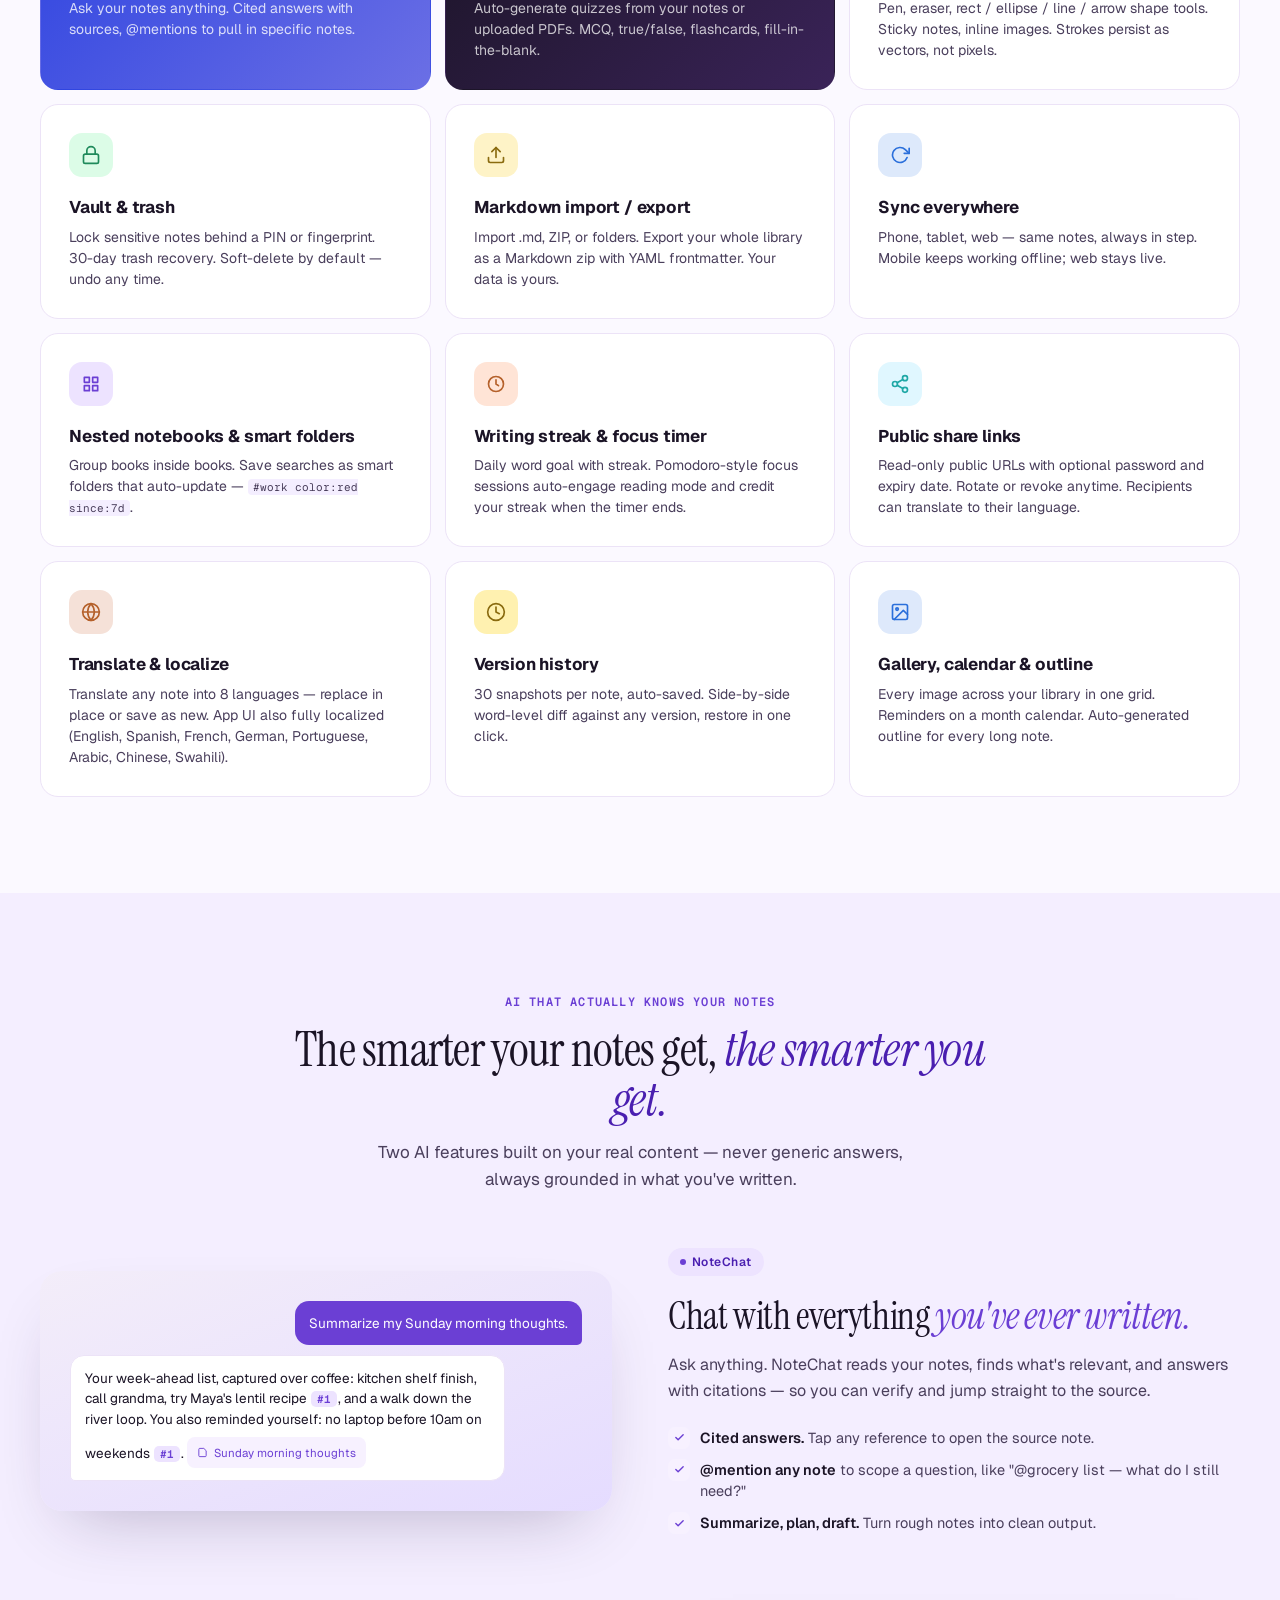
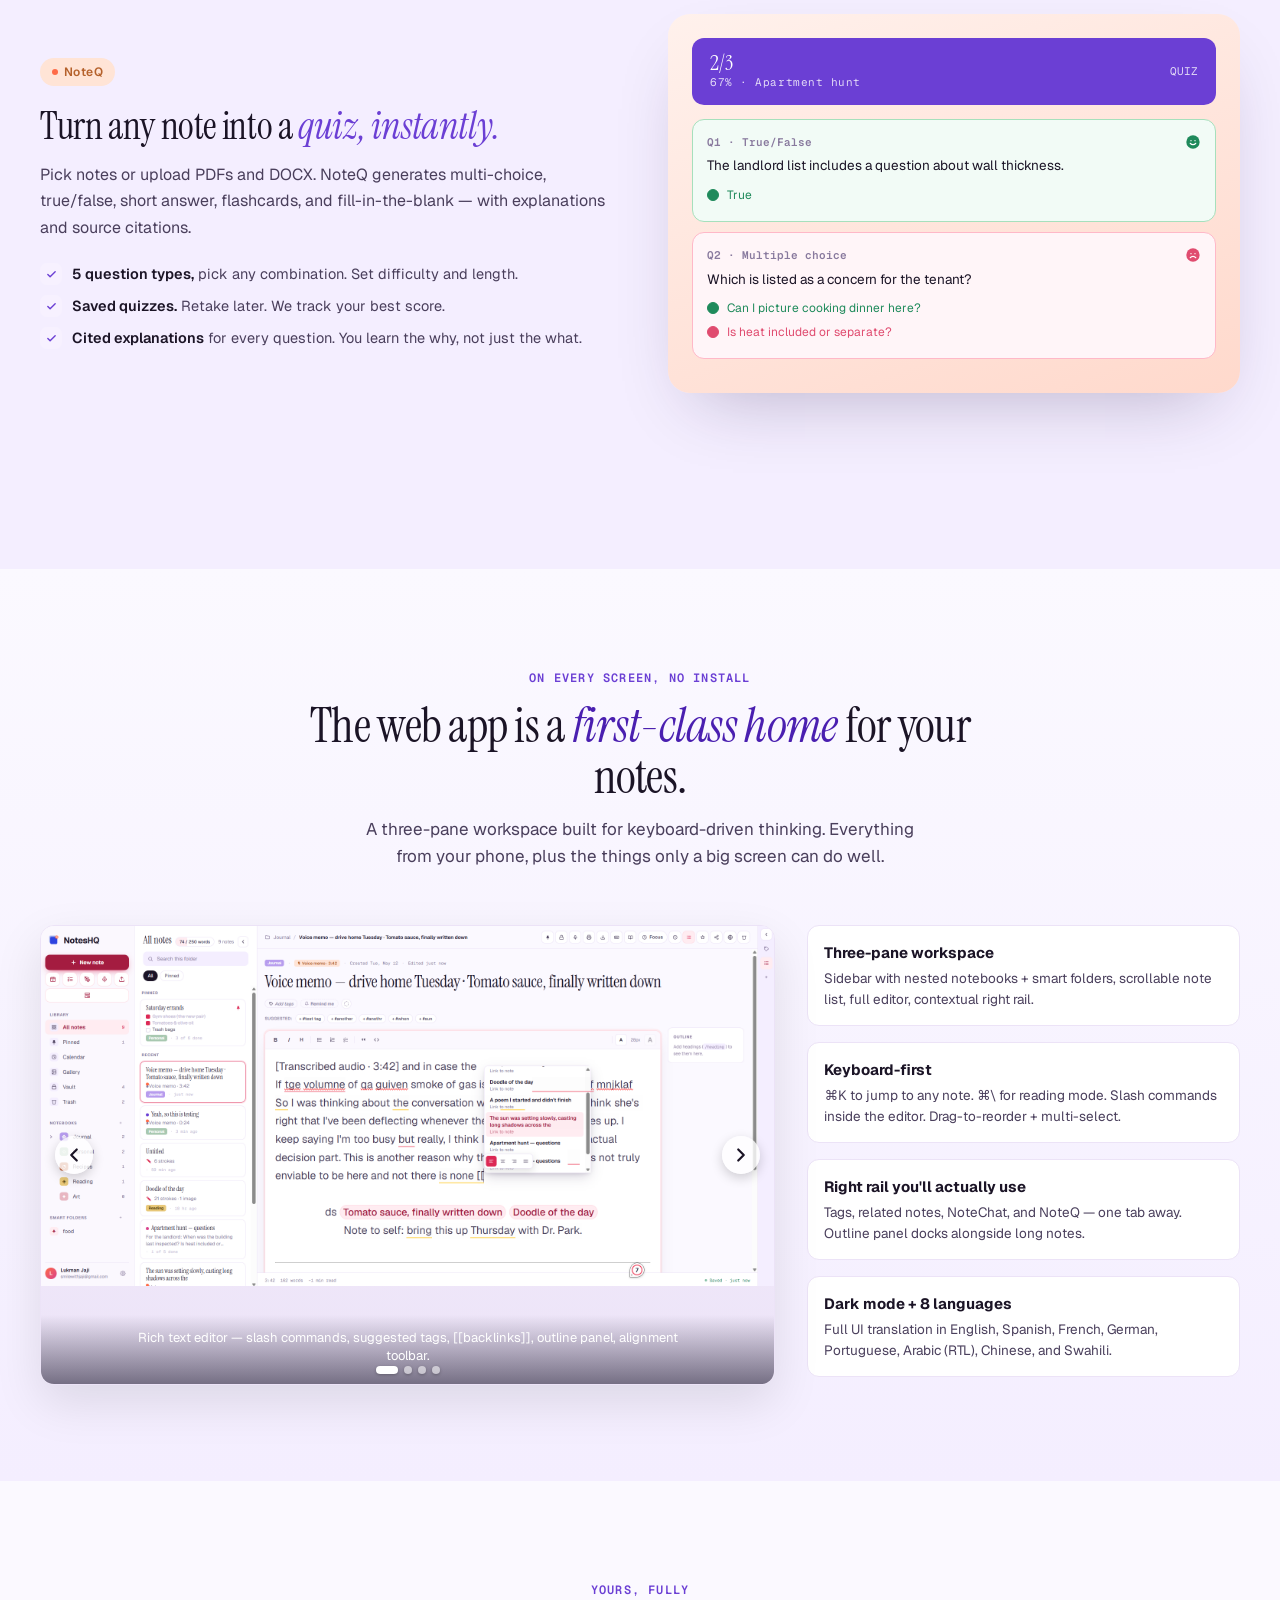
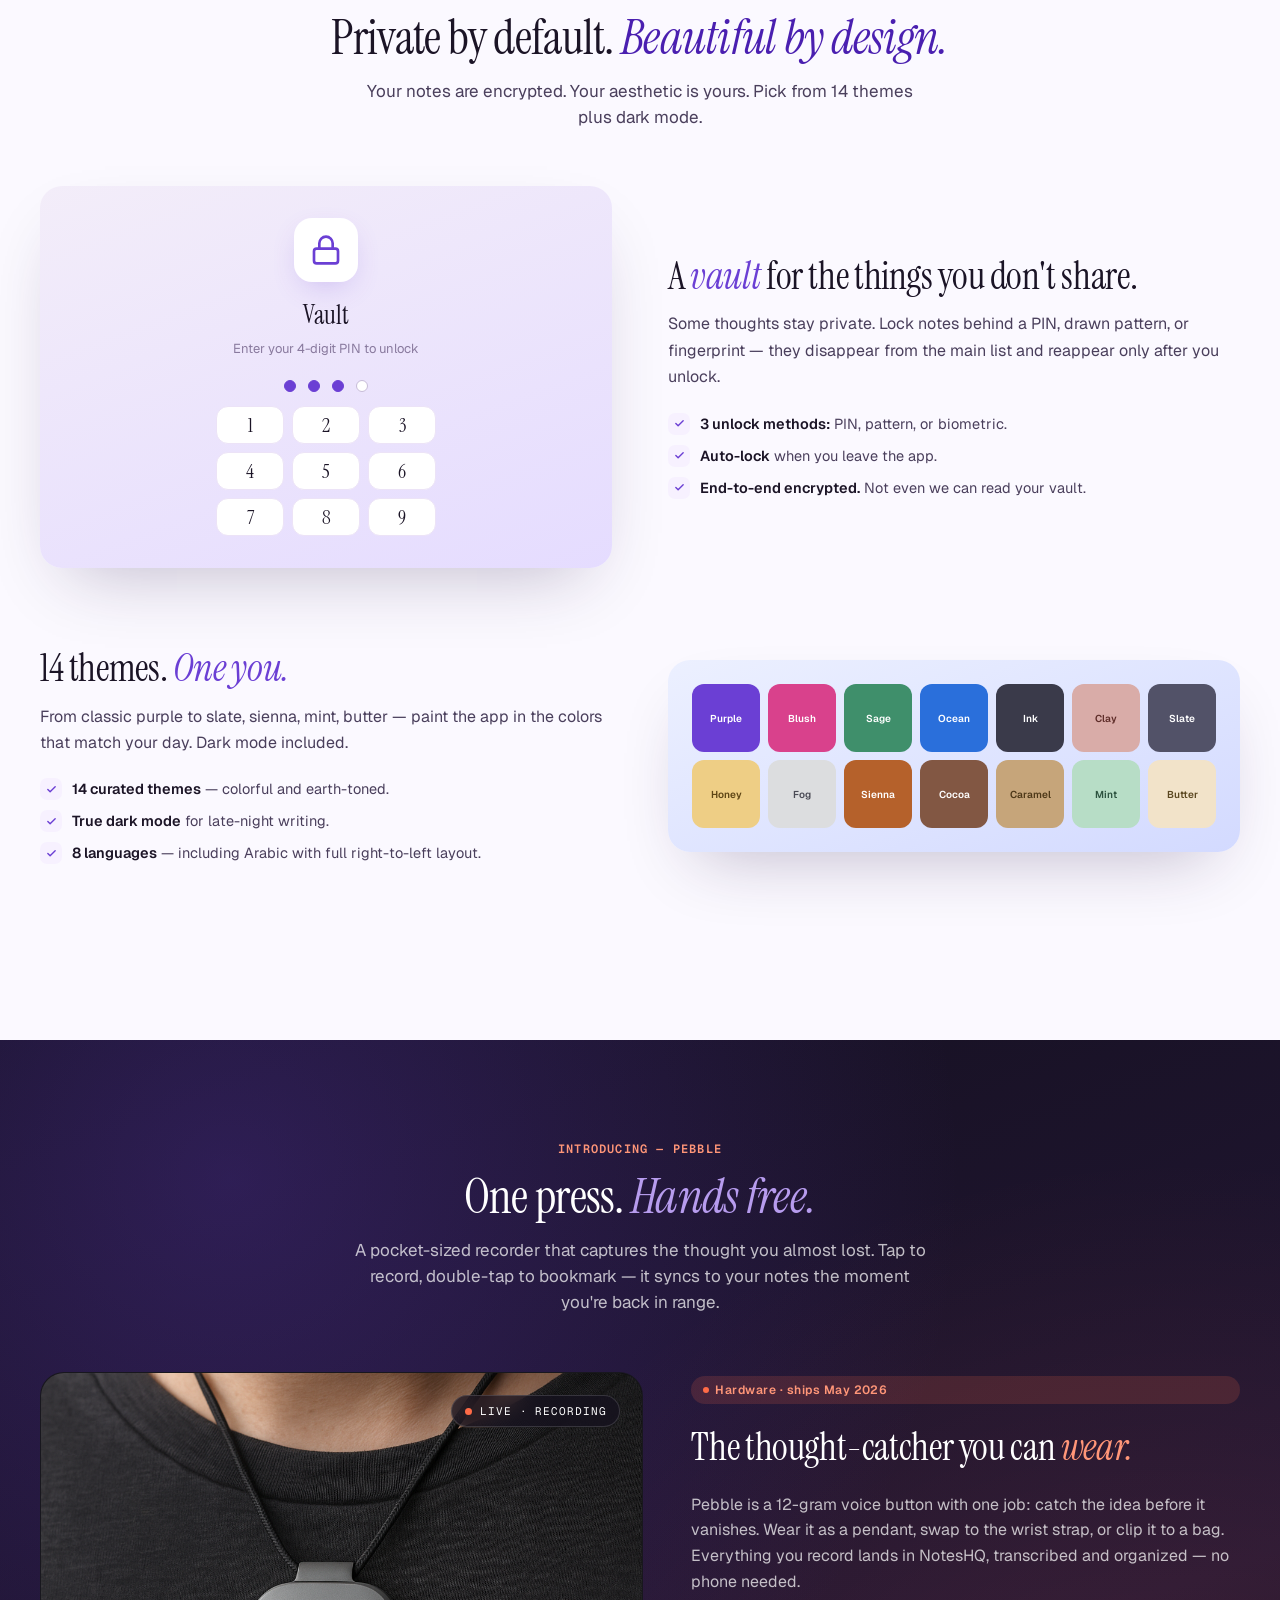
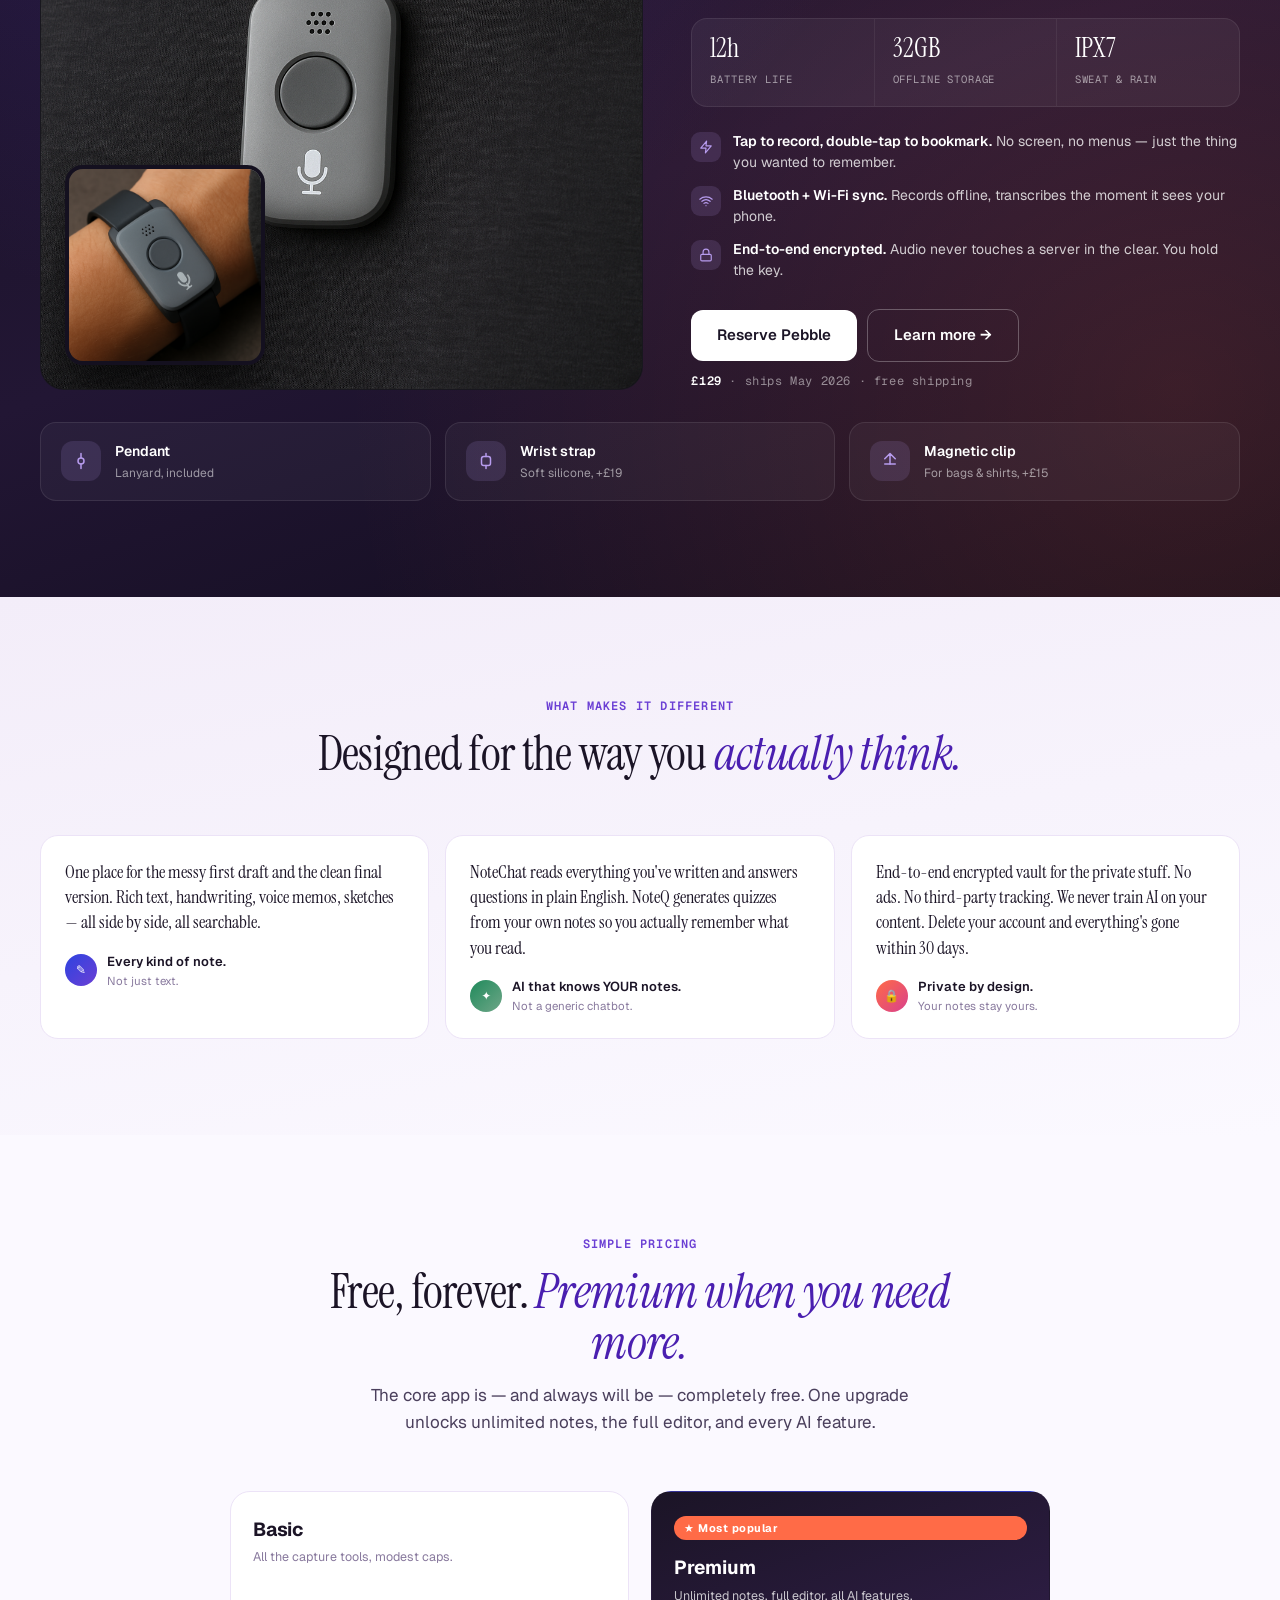
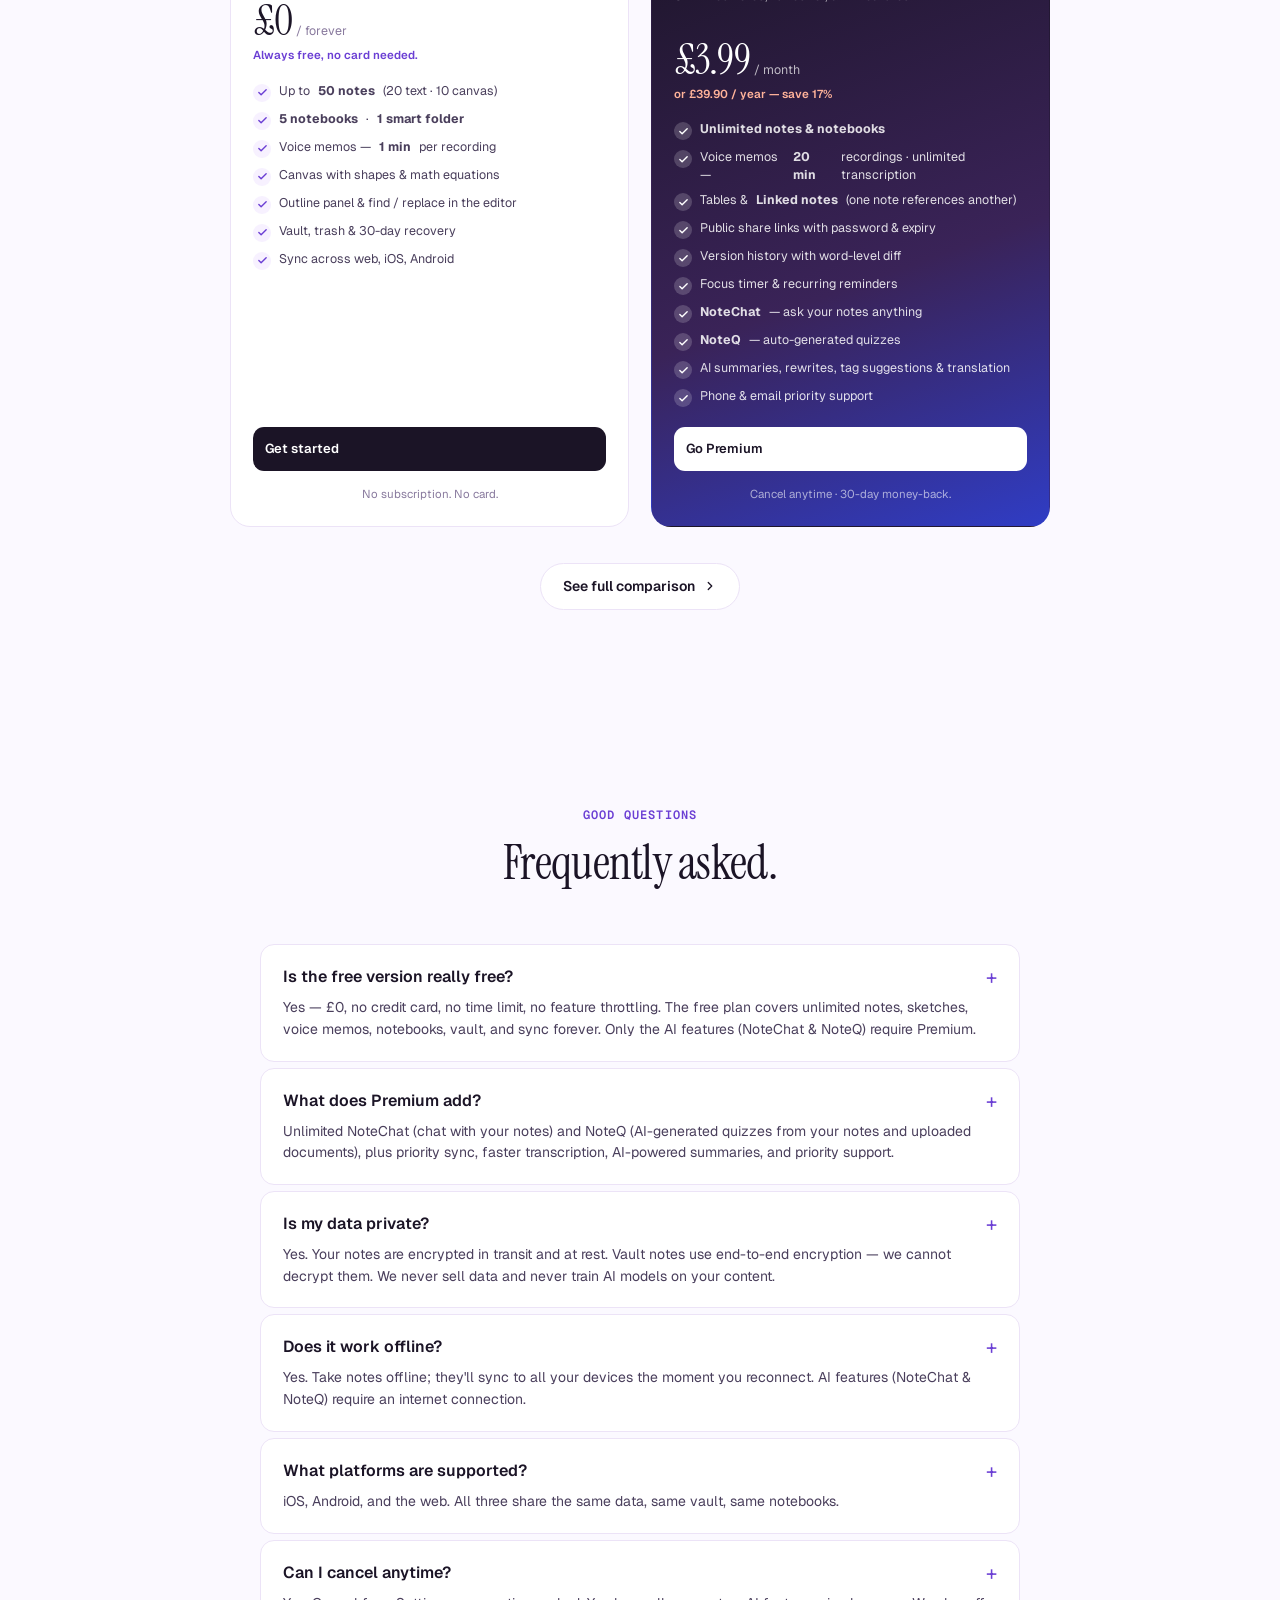
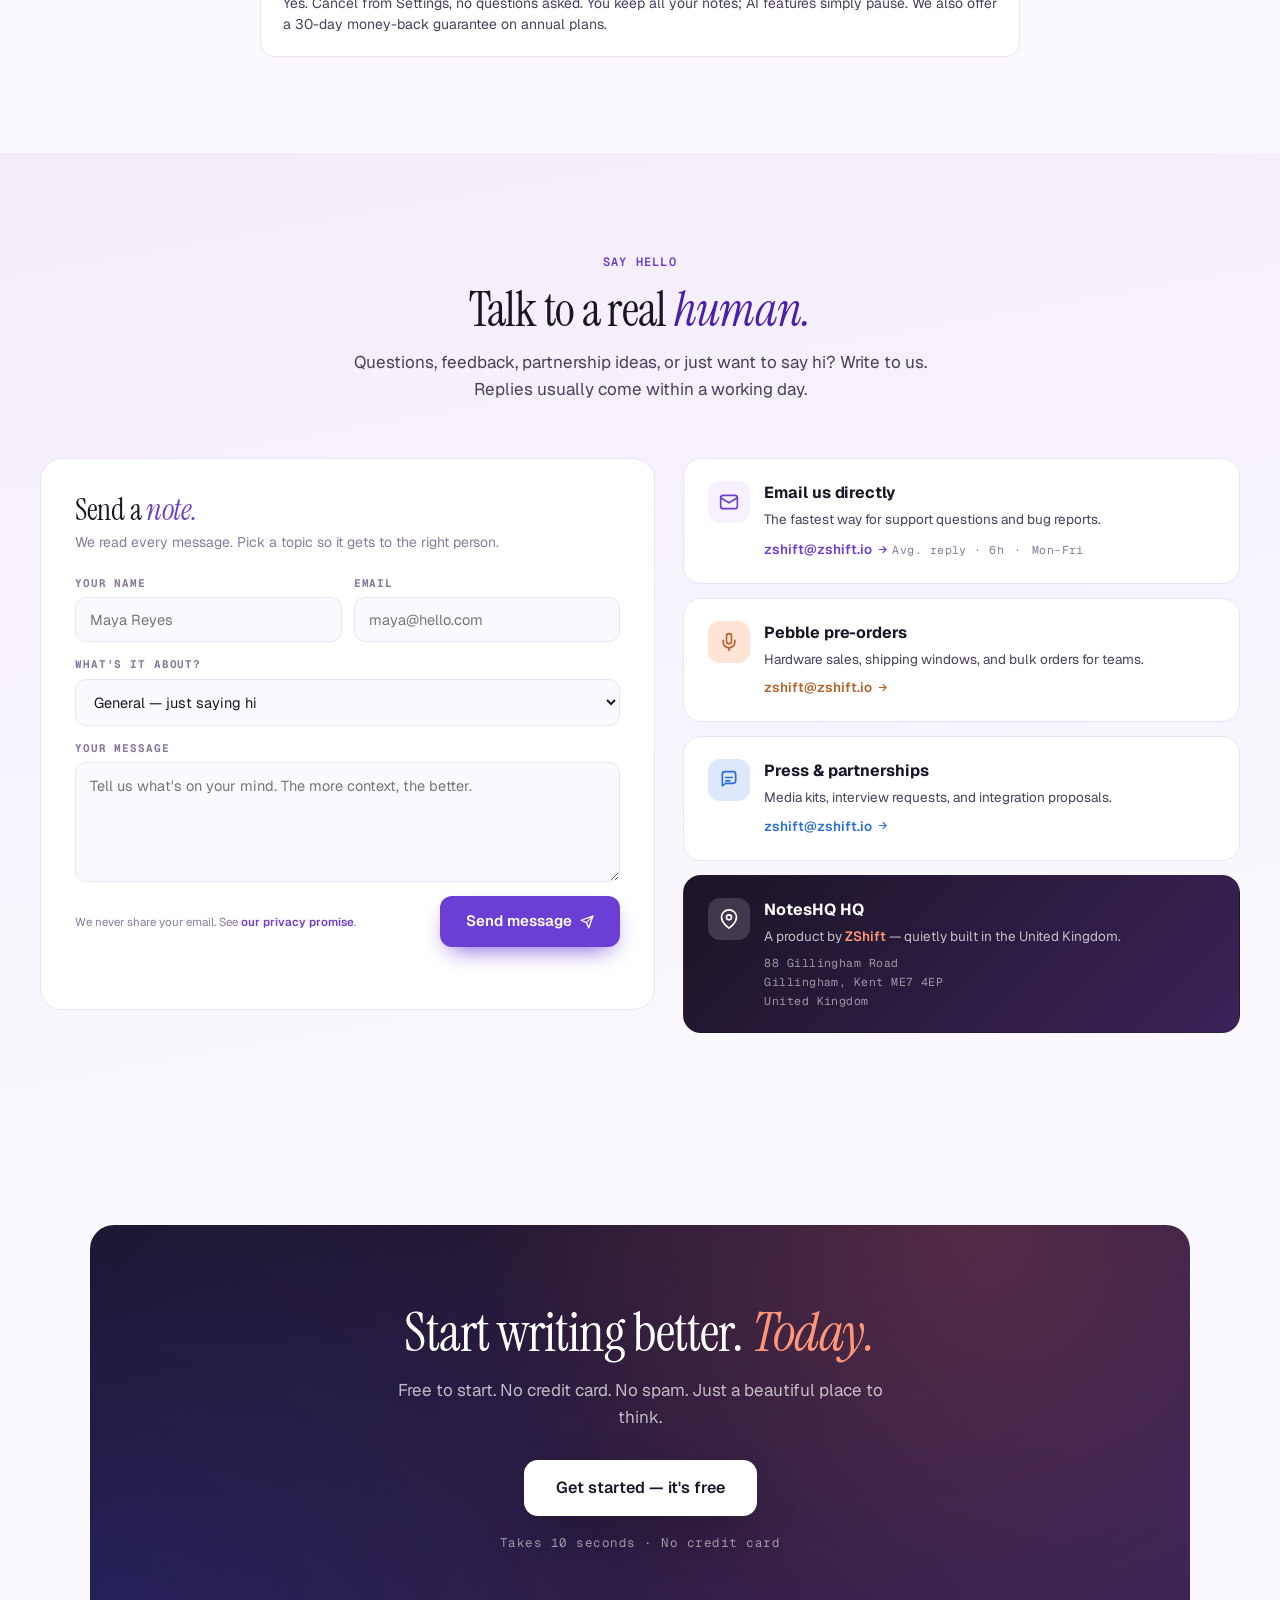
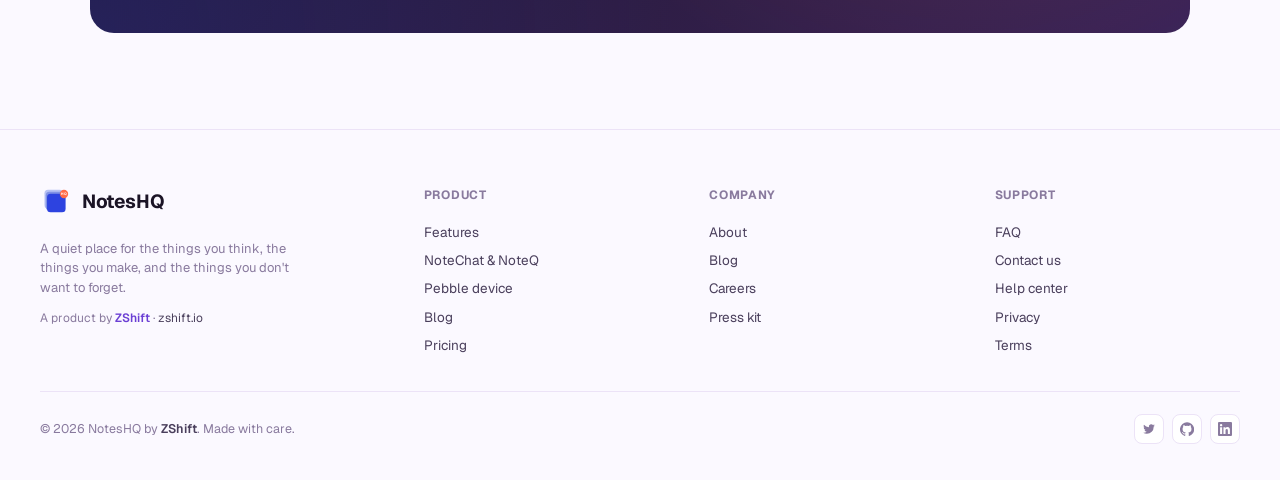
==== commit 696d65ce: "added tamara" ====
--- a/index.html
+++ b/index.html
@@ -163,11 +163,11 @@
   /* Hero phone art */
   .hero-phone-stack {
     position: relative;
-    height: 540px;
+    height: 620px;
   }
   .phone {
     position: absolute;
-    width: 280px;
+    width: 260px;
     aspect-ratio: 9 / 19;
     background: #1a1a1f;
     border-radius: 36px;
@@ -185,13 +185,155 @@
     position: relative;
   }
   .phone.left {
-    left: 0; top: 40px;
-    transform: rotate(-5deg);
+    left: -10px; top: 200px;
+    transform: rotate(-7deg);
+    z-index: 2;
   }
   .phone.right {
-    right: 0; top: 0;
-    transform: rotate(5deg);
-    z-index: 2;
+    right: -10px; top: 170px;
+    transform: rotate(7deg);
+    z-index: 3;
+  }
+
+  /* Tablet — landscape, sits behind the two phones at the top of
+     the stack. Shows the two-pane app layout (notebook list +
+     checklist detail) so the hero advertises the full multi-device
+     workflow at a glance. Hidden on narrow viewports where the
+     phones already make the point. */
+  .tablet {
+    position: absolute;
+    width: 520px;
+    aspect-ratio: 16 / 11;
+    background: #1a1a1f;
+    border-radius: 24px;
+    padding: 11px;
+    box-shadow:
+      0 50px 100px -30px rgba(40, 24, 70, 0.4),
+      0 0 0 1.5px rgba(0,0,0,0.05),
+      inset 0 0 0 2px rgba(255,255,255,0.04);
+    left: 50%; top: 0;
+    transform: translateX(-50%) rotate(-1.5deg);
+    z-index: 1;
+  }
+  .tablet-screen {
+    width: 100%; height: 100%;
+    background: var(--bg);
+    border-radius: 16px;
+    overflow: hidden;
+    display: grid;
+    grid-template-columns: 1fr 1fr;
+  }
+  .tb-pane { padding: 12px 11px; overflow: hidden; }
+  .tb-pane.right { background: var(--bg-2); border-left: 1px solid var(--line); }
+
+  .tb-greet { font-size: 9.5px; color: var(--ink-3); }
+  .tb-name {
+    font-family: 'Instrument Serif', serif;
+    font-size: 22px; line-height: 1.0;
+    margin-bottom: 8px;
+  }
+  .tb-search {
+    background: var(--bg-2);
+    border-radius: 7px;
+    padding: 5px 7px;
+    font-size: 9px; color: var(--ink-3);
+    margin-bottom: 7px;
+  }
+  .tb-tiles { display: grid; grid-template-columns: 1fr 1fr 1fr; gap: 4px; margin-bottom: 8px; }
+  .tb-tile {
+    background: var(--card);
+    border: 1px solid var(--line);
+    border-radius: 7px;
+    padding: 5px 4px;
+    text-align: center;
+  }
+  .tb-tile .ic {
+    width: 16px; height: 16px;
+    background: var(--purple-tint);
+    color: var(--purple);
+    border-radius: 5px;
+    margin: 0 auto 2px;
+    display: inline-flex; align-items: center; justify-content: center;
+  }
+  .tb-tile strong { display: block; font-size: 8.5px; font-weight: 600; }
+  .tb-tile em { display: block; font-style: normal; font-size: 7.5px; color: var(--ink-3); margin-top: 0; }
+
+  .tb-card {
+    background: var(--card);
+    border: 1px solid var(--line);
+    border-radius: 7px;
+    padding: 7px 9px;
+    margin-bottom: 5px;
+  }
+  .tb-card.picked {
+    background: linear-gradient(180deg, #F7F1FF 0%, #FFFFFF 70%);
+    border-color: rgba(107, 63, 212, 0.35);
+  }
+  .tb-card .t {
+    font-family: 'Instrument Serif', serif;
+    font-size: 12px; line-height: 1.05;
+    margin-bottom: 3px;
+  }
+  .tb-card .row {
+    display: flex; gap: 4px; align-items: center;
+    font-size: 8px; color: var(--ink-2);
+    line-height: 1.2;
+  }
+  .tb-card .check {
+    width: 7px; height: 7px; border-radius: 2px;
+    background: var(--purple); flex-shrink: 0;
+  }
+  .tb-card .strike { text-decoration: line-through; color: var(--ink-4); }
+  .tb-card .meta {
+    display: flex; align-items: center; justify-content: space-between;
+    font-size: 7.5px; color: var(--ink-3);
+    margin-top: 5px;
+    font-family: 'Geist Mono', monospace;
+  }
+  .tb-card .pill {
+    display: inline-flex; padding: 1px 5px; border-radius: 4px;
+    font-size: 7px; font-weight: 600;
+    background: #DCFCE7; color: #1F8A5B;
+  }
+
+  /* Right pane: checklist detail */
+  .tb-detail-title {
+    font-family: 'Instrument Serif', serif;
+    font-size: 22px; line-height: 1.0;
+    margin-bottom: 3px;
+  }
+  .tb-detail-meta {
+    font-size: 8.5px; color: var(--ink-3);
+    margin-bottom: 10px;
+    font-family: 'Geist Mono', monospace;
+  }
+  .tb-item {
+    background: var(--card);
+    border: 1px solid var(--line);
+    border-radius: 7px;
+    padding: 6px 8px;
+    margin-bottom: 5px;
+    font-size: 9.5px;
+  }
+  .tb-item .head {
+    display: flex; align-items: center; gap: 7px;
+  }
+  .tb-item .box {
+    width: 11px; height: 11px; border-radius: 3px;
+    background: var(--purple); flex-shrink: 0;
+    display: inline-flex; align-items: center; justify-content: center;
+  }
+  .tb-item .box.empty { background: transparent; border: 1.5px solid var(--line); }
+  .tb-item .box svg { color: white; }
+  .tb-item .label { font-size: 9.5px; flex: 1; }
+  .tb-item .label.strike { text-decoration: line-through; color: var(--ink-4); }
+  .tb-item .chips { display: flex; gap: 4px; margin-top: 5px; margin-left: 18px; }
+  .tb-item .chip {
+    display: inline-flex; align-items: center; gap: 3px;
+    padding: 2px 6px;
+    border-radius: 100px;
+    font-size: 7.5px; font-weight: 600;
+    background: #FFE9D9; color: #B5612B;
   }
   /* Phone 1 — home */
   .ph-home { padding: 14px 12px; }
@@ -1665,6 +1807,11 @@
     .section-head h2 { font-size: 36px; }
     .final-cta h2 { font-size: 36px; }
     .hero-phone-stack { height: 480px; max-width: 360px; margin: 0 auto; }
+    /* On narrow screens the tablet has nowhere to fit between the
+       two phones — drop it and let the phones carry the hero alone. */
+    .tablet { display: none; }
+    .phone.left { left: 0; top: 40px; transform: rotate(-5deg); z-index: 2; }
+    .phone.right { right: 0; top: 0; transform: rotate(5deg); z-index: 3; }
     .feat.wide { grid-column: auto; }
     .nav-links { display: none; }
     section { padding: 64px 22px; }
@@ -1735,6 +1882,69 @@
     </div>
 
     <div class="hero-phone-stack">
+      <!-- Tablet: sits behind the two phones, advertising the
+           desktop / tablet two-pane workflow. Same visual language
+           as the in-app screenshot but condensed for hero scale. -->
+      <div class="tablet">
+        <div class="tablet-screen">
+          <div class="tb-pane left">
+            <div class="tb-greet">Good morning,</div>
+            <div class="tb-name">Tamara</div>
+            <div class="tb-search">
+              <svg width="9" height="9" viewBox="0 0 24 24" fill="none" stroke="currentColor" stroke-width="2.4" stroke-linecap="round" stroke-linejoin="round" style="vertical-align: -1px; margin-right: 4px;"><circle cx="11" cy="11" r="7"/><path d="m21 21-4.3-4.3"/></svg>
+              Search notes…
+            </div>
+            <div class="tb-tiles">
+              <div class="tb-tile"><span class="ic"><svg width="9" height="9" viewBox="0 0 24 24" fill="currentColor"><path d="M4 19.5V4a2 2 0 0 1 2-2h13v18H6a2 2 0 0 0-2 2"/></svg></span><strong>Notebooks</strong><em>5 books</em></div>
+              <div class="tb-tile"><span class="ic" style="background: #FFE4D6; color: #B5612B;"><svg width="9" height="9" viewBox="0 0 24 24" fill="currentColor"><path d="M9 11H7a2 2 0 0 0-2 2v7"/><path d="M15 11h2a2 2 0 0 1 2 2v7"/><circle cx="12" cy="7" r="4"/><path d="M12 11v9"/></svg></span><strong>NoteQ</strong><em>AI quizzes</em></div>
+              <div class="tb-tile"><span class="ic"><svg width="9" height="9" viewBox="0 0 24 24" fill="none" stroke="currentColor" stroke-width="2.2" stroke-linecap="round" stroke-linejoin="round"><rect x="3" y="11" width="18" height="11" rx="2"/><path d="M7 11V7a5 5 0 0 1 10 0v4"/></svg></span><strong>Vault</strong><em>Locked</em></div>
+            </div>
+            <div class="tb-card picked">
+              <div class="t">Saturday errands</div>
+              <div class="row"><span class="check"></span><span class="strike">Gym shoes (the new pair)</span></div>
+              <div class="row"><span class="check"></span><span class="strike">Tomatoes &amp; olive oil</span></div>
+              <div class="row"><span class="check"></span><span class="strike">Trash bags</span></div>
+              <div class="meta"><span>May 14 · 4/6 done</span><span class="pill">Personal</span></div>
+            </div>
+            <div class="tb-card">
+              <div class="t">Tomato sauce, finally written down</div>
+              <div class="meta"><span>May 14</span><span class="pill" style="background: #FFE4D6; color: #B5612B;">Recipes</span></div>
+            </div>
+          </div>
+          <div class="tb-pane right">
+            <div class="tb-detail-title">Saturday errands</div>
+            <div class="tb-detail-meta">May 14 · 4/6 done</div>
+            <div class="tb-item">
+              <div class="head">
+                <span class="box"><svg width="7" height="7" viewBox="0 0 24 24" fill="none" stroke="currentColor" stroke-width="3" stroke-linecap="round" stroke-linejoin="round"><path d="M20 6 9 17l-5-5"/></svg></span>
+                <span class="label strike">Gym shoes (the new pair)</span>
+              </div>
+              <div class="chips"><span class="chip">Tue</span><span class="chip" style="background: #E2F0DC; color: #2E6B1F;">Reminder</span></div>
+            </div>
+            <div class="tb-item">
+              <div class="head">
+                <span class="box"><svg width="7" height="7" viewBox="0 0 24 24" fill="none" stroke="currentColor" stroke-width="3" stroke-linecap="round" stroke-linejoin="round"><path d="M20 6 9 17l-5-5"/></svg></span>
+                <span class="label strike">Tomatoes &amp; olive oil</span>
+              </div>
+            </div>
+            <div class="tb-item">
+              <div class="head">
+                <span class="box empty"></span>
+                <span class="label">Birthday card for Sam</span>
+              </div>
+              <div class="chips"><span class="chip">Wed</span><span class="chip" style="background: #E2F0DC; color: #2E6B1F;">Wed</span></div>
+            </div>
+            <div class="tb-item">
+              <div class="head">
+                <span class="box empty"></span>
+                <span class="label">Library books — return by Sun</span>
+              </div>
+              <div class="chips"><span class="chip">Sun</span></div>
+            </div>
+          </div>
+        </div>
+      </div>
+
       <!-- Phone 1: Home -->
       <div class="phone left">
         <div class="phone-screen ph-home" style="display: flex; flex-direction: column;">
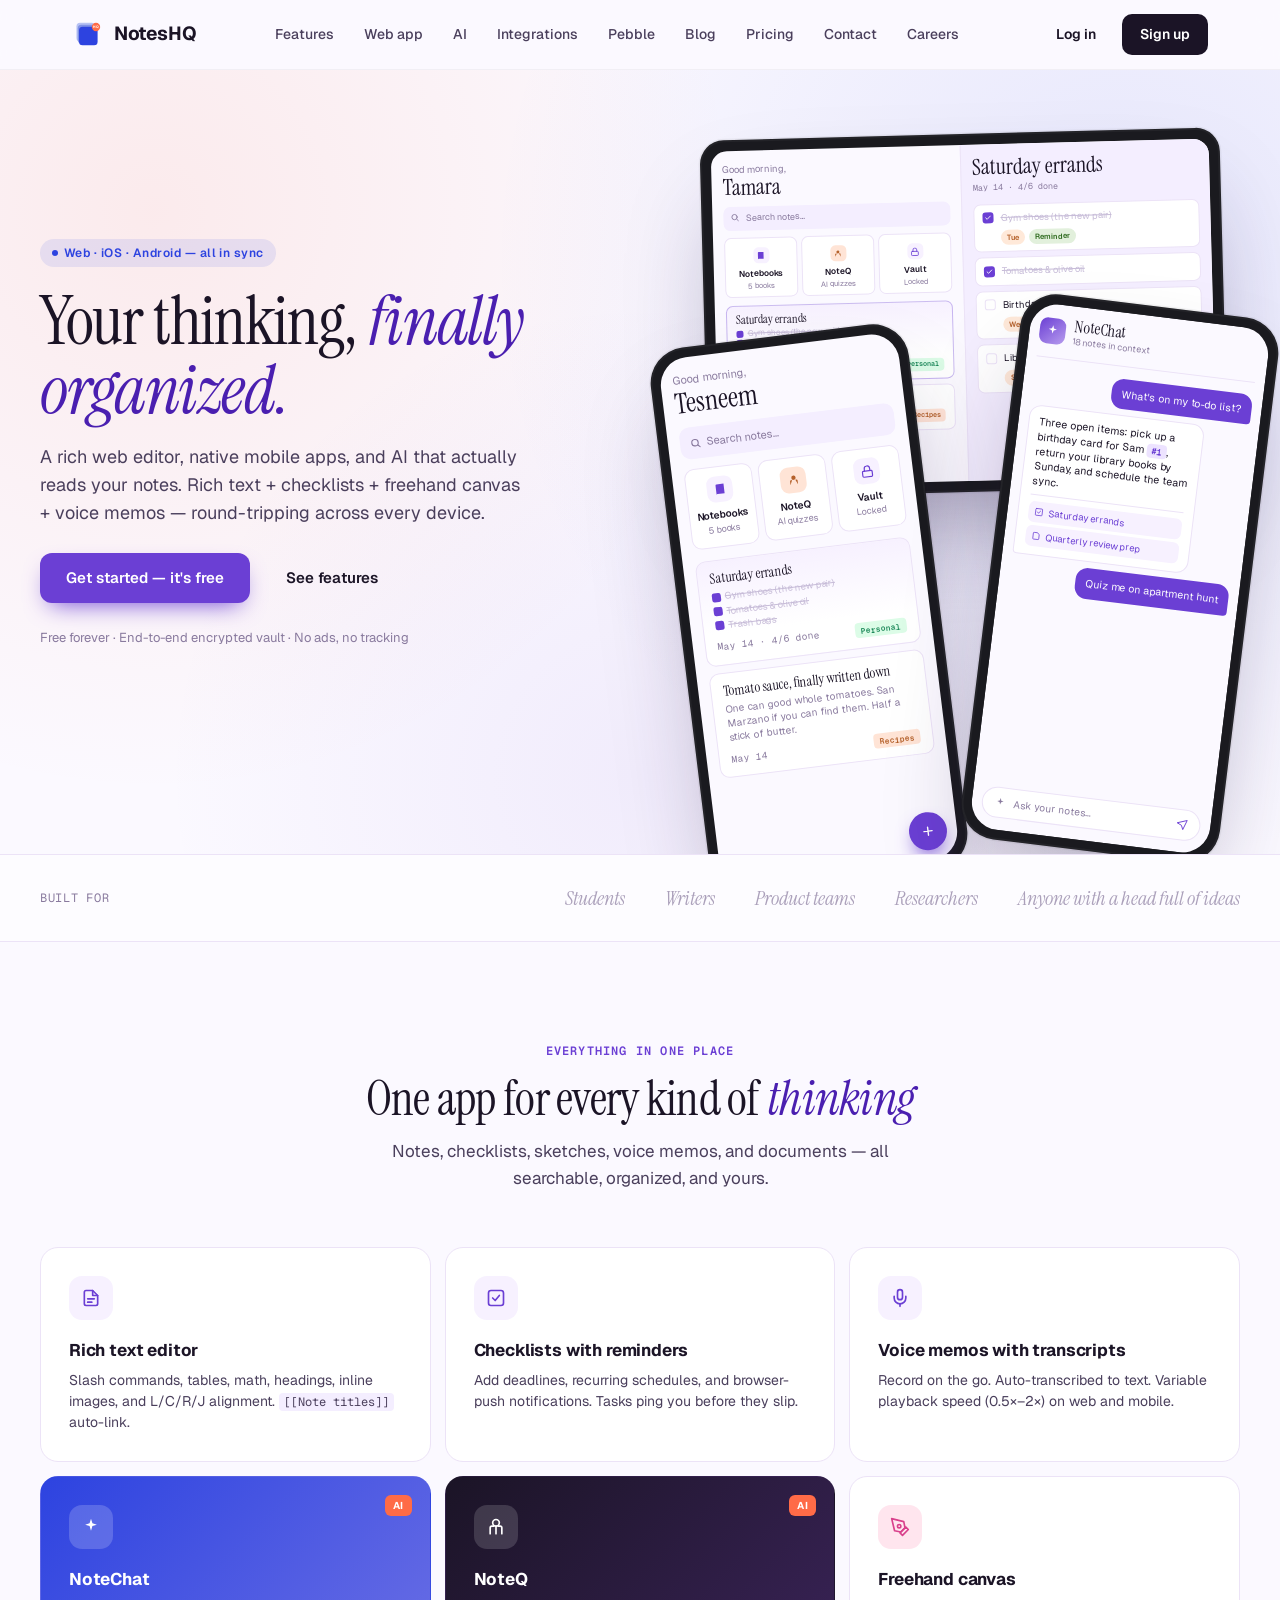
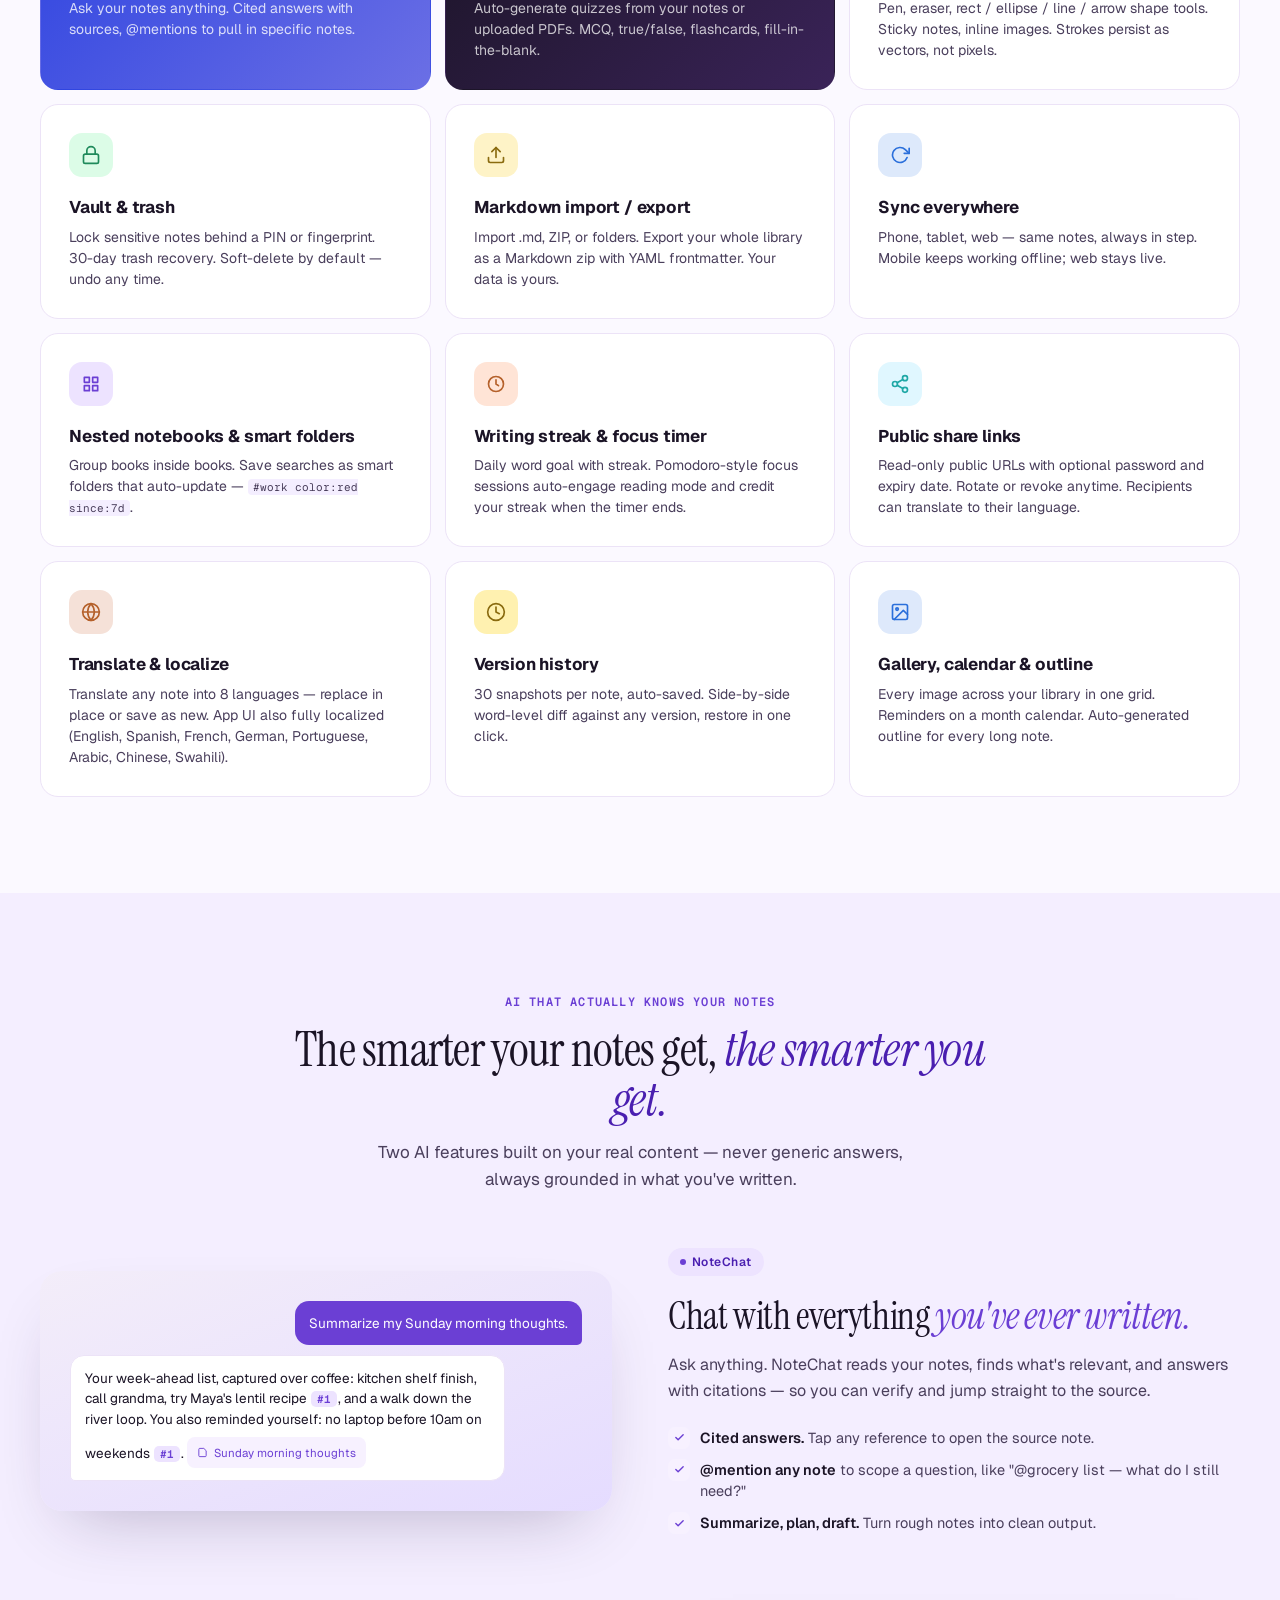
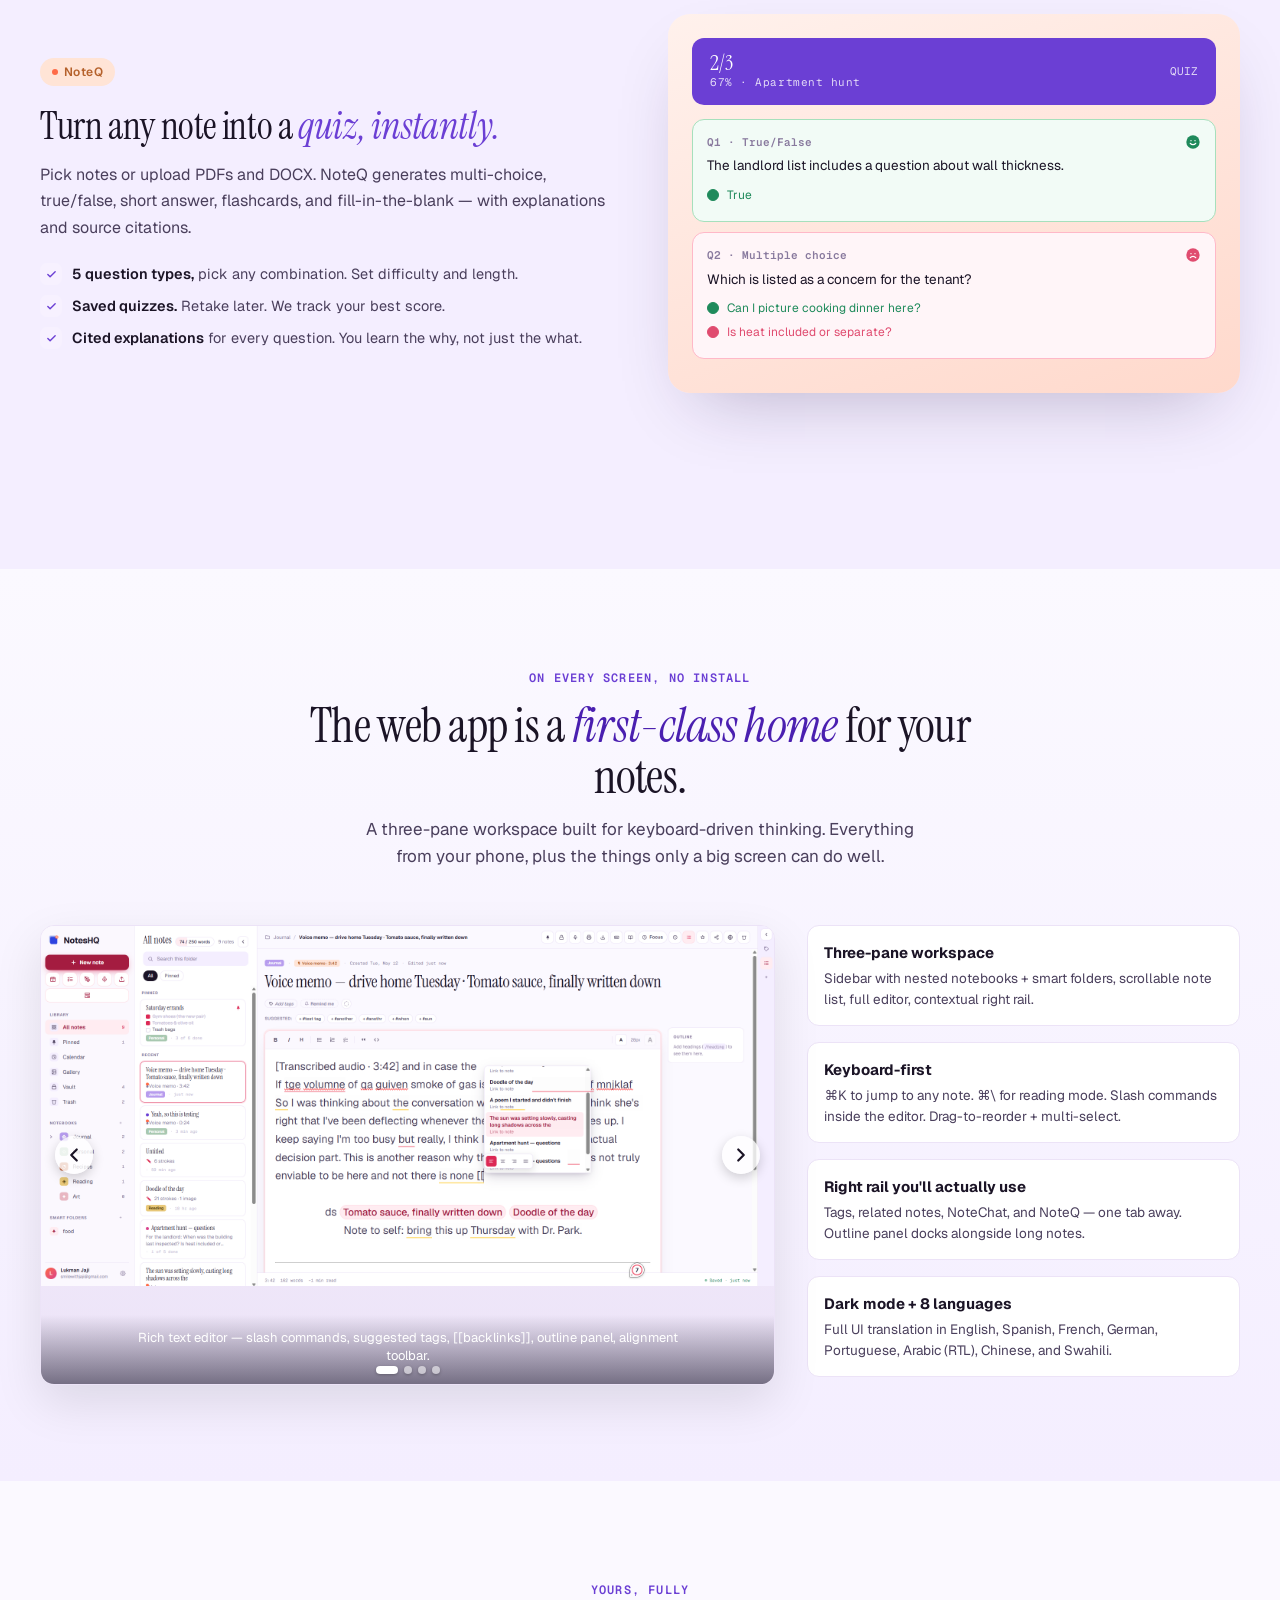
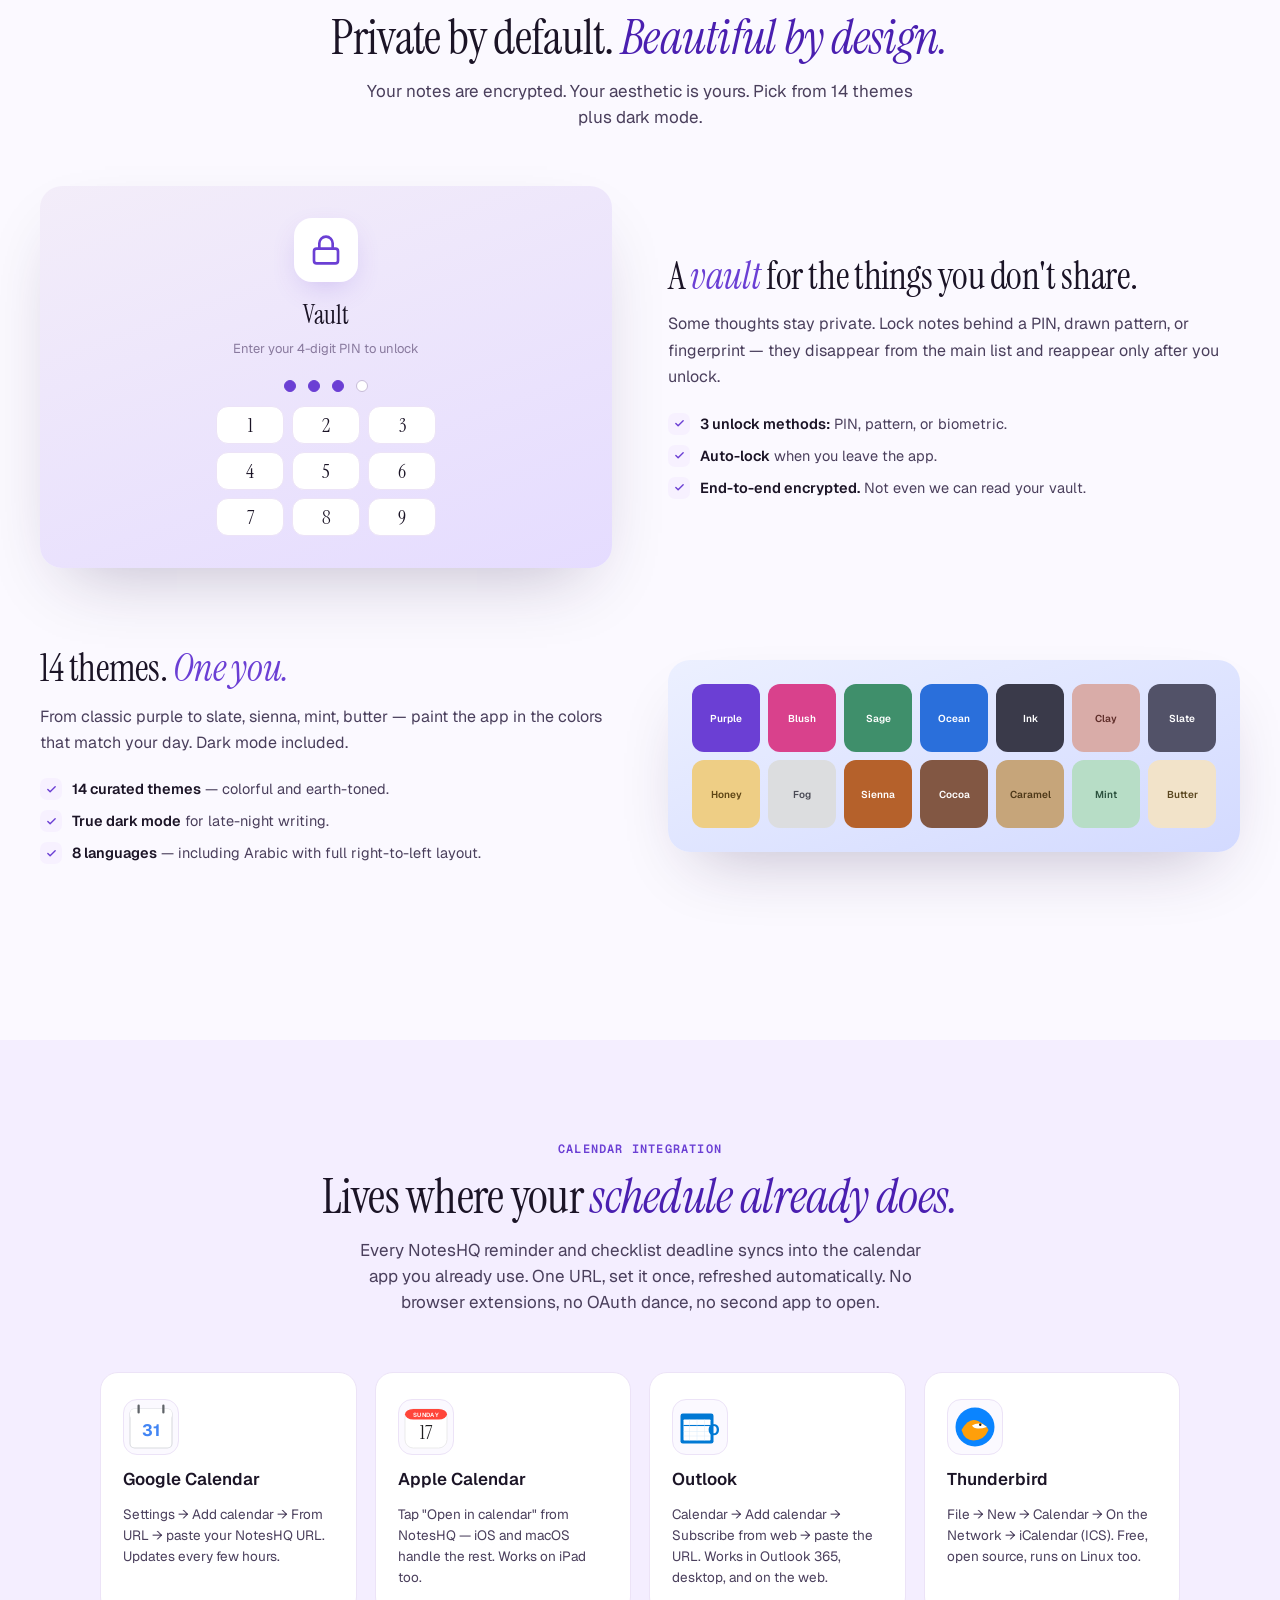
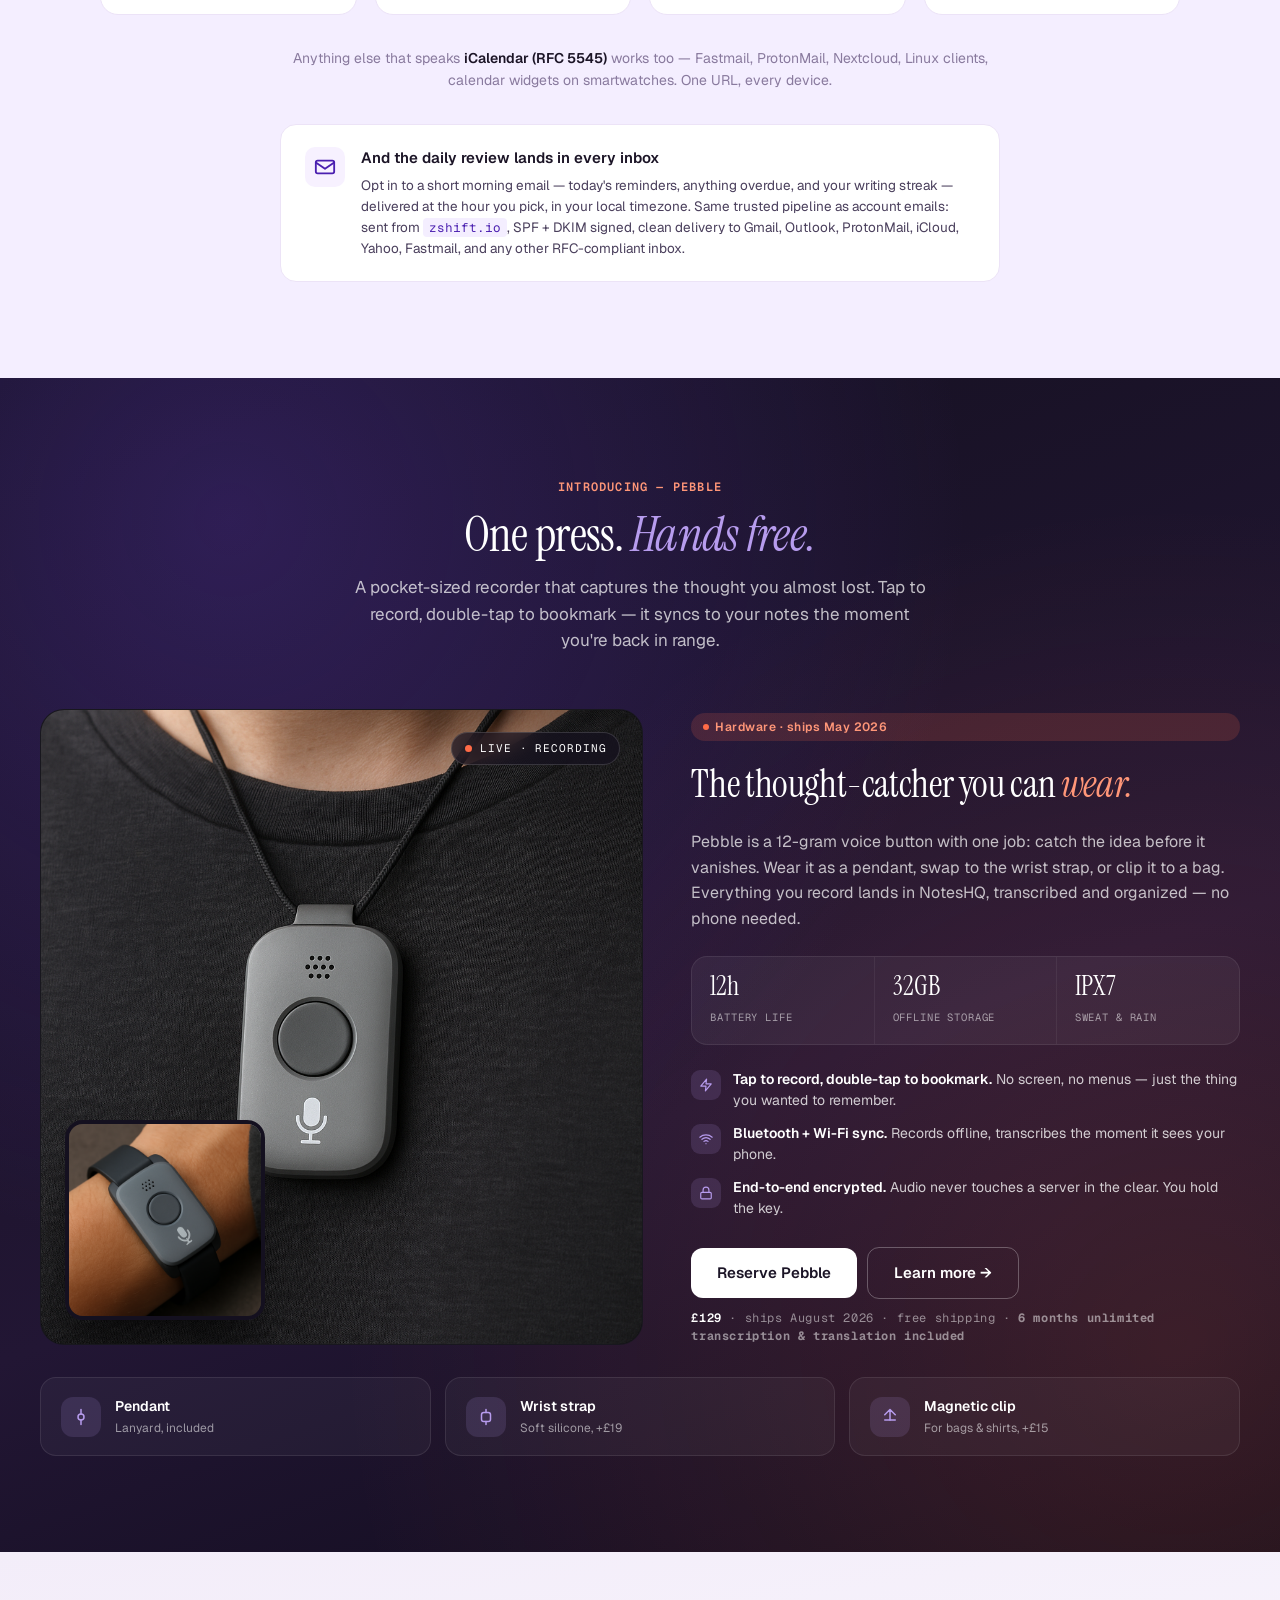
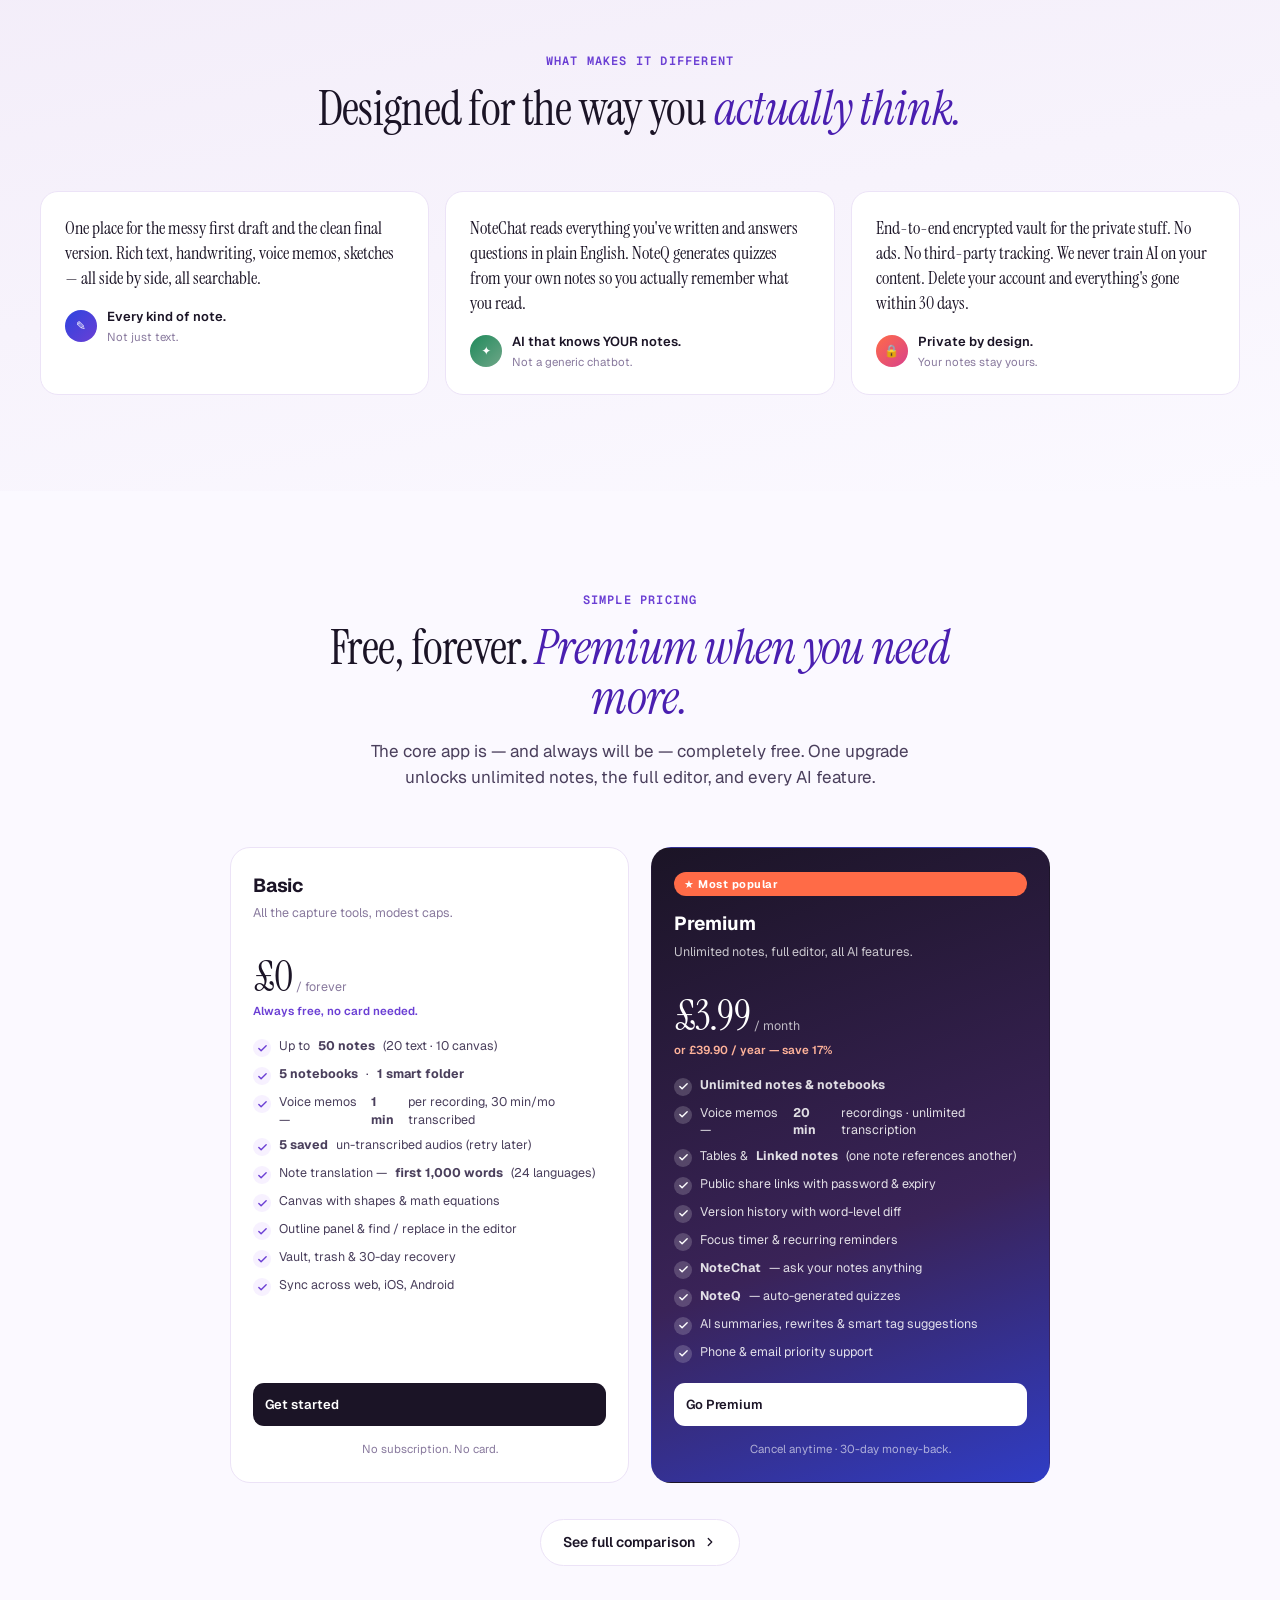
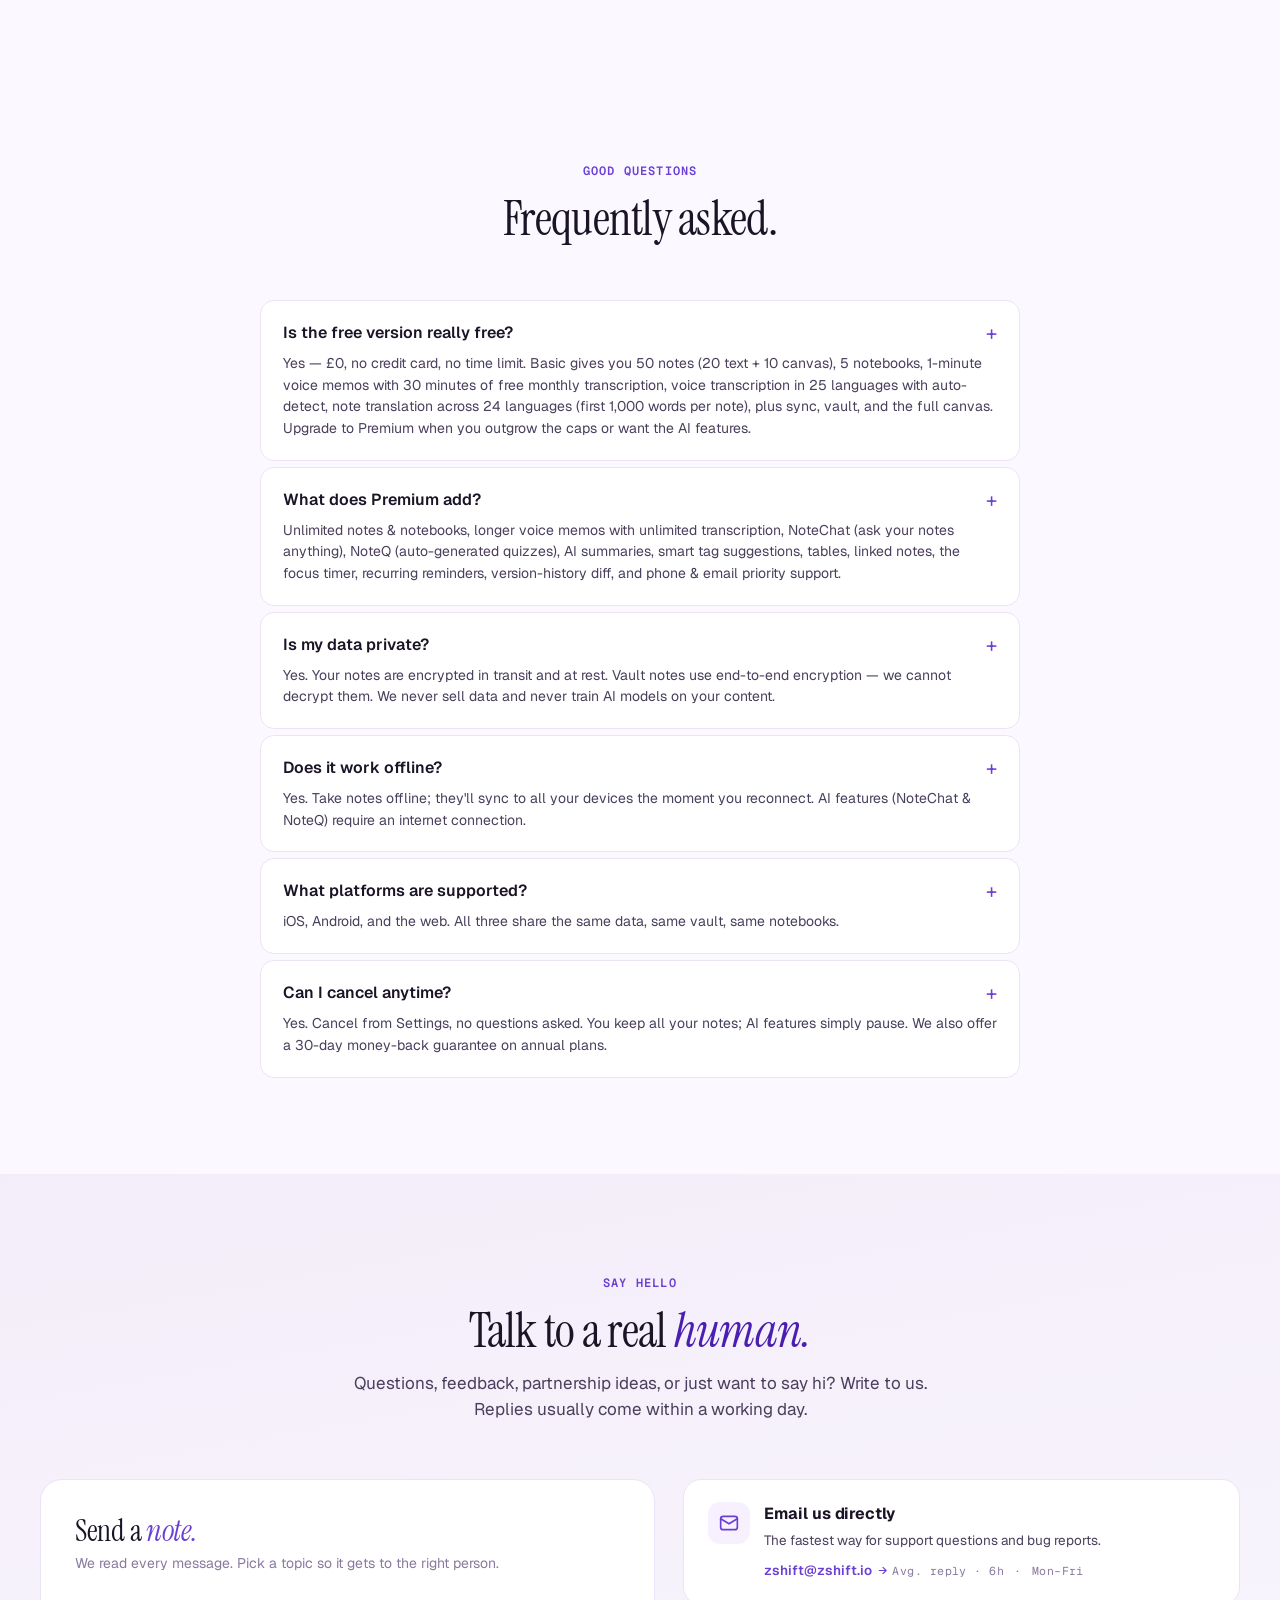
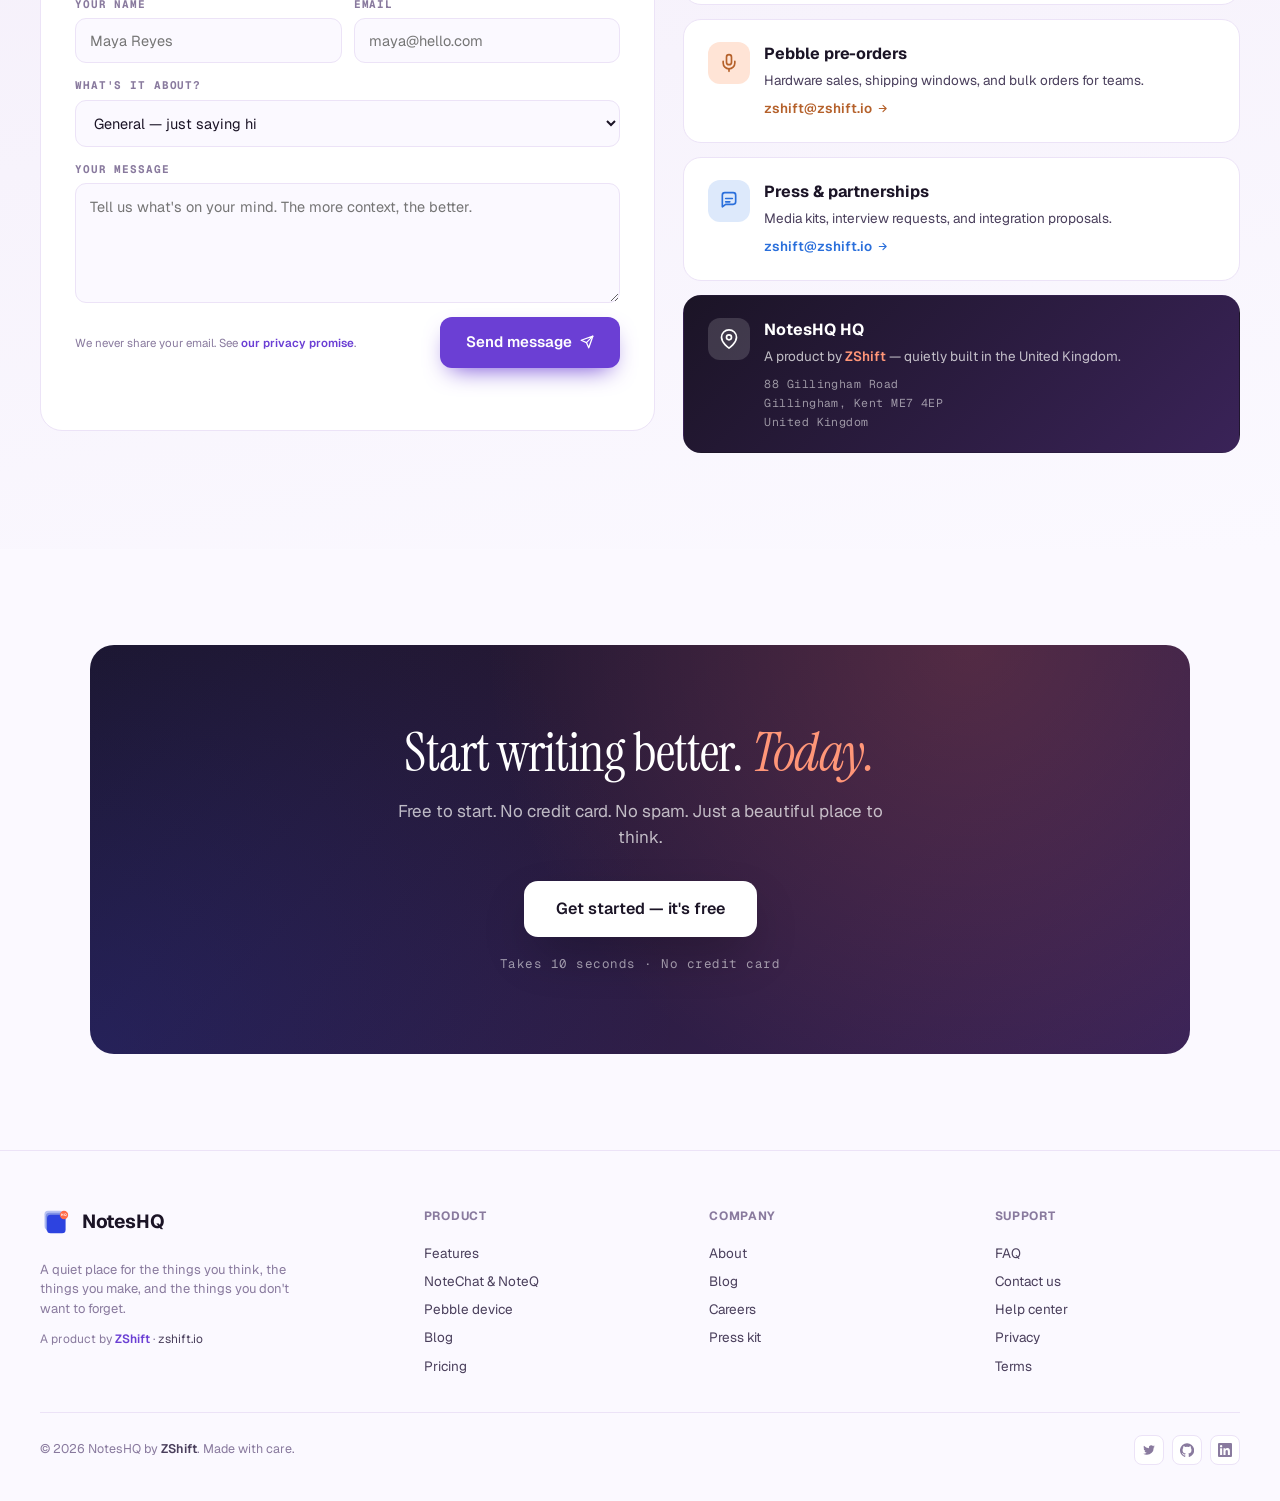
==== commit 51b99fc6: "updated pricing and integration" ====
--- a/index.html
+++ b/index.html
@@ -1409,6 +1409,116 @@
     line-height: 1.5;
   }
 
+  /* ── Calendar integration ── */
+  .integrations-section { background: var(--bg-2); }
+  .cal-apps {
+    display: grid;
+    grid-template-columns: repeat(4, 1fr);
+    gap: 18px;
+    max-width: 1080px;
+    margin: 40px auto 0;
+  }
+  .cal-app {
+    background: var(--card);
+    border: 1px solid var(--line);
+    border-radius: 18px;
+    padding: 26px 22px;
+    display: flex;
+    flex-direction: column;
+    align-items: flex-start;
+    gap: 12px;
+    transition: transform 0.18s ease, border-color 0.18s ease, box-shadow 0.18s ease;
+  }
+  .cal-app:hover {
+    transform: translateY(-3px);
+    border-color: var(--purple-soft);
+    box-shadow: 0 14px 32px -16px rgba(40, 24, 70, 0.25);
+  }
+  .cal-app-icon {
+    width: 56px;
+    height: 56px;
+    border-radius: 14px;
+    background: var(--bg);
+    display: inline-flex;
+    align-items: center;
+    justify-content: center;
+    border: 1px solid var(--line);
+  }
+  .cal-app h3 {
+    font-family: 'Geist', sans-serif;
+    font-weight: 600;
+    font-size: 17px;
+    margin: 0;
+    color: var(--ink);
+  }
+  .cal-app p {
+    font-size: 13.5px;
+    line-height: 1.55;
+    color: var(--ink-2);
+    margin: 0;
+  }
+  .integrations-universal {
+    max-width: 720px;
+    margin: 32px auto 0;
+    text-align: center;
+    font-size: 14px;
+    color: var(--ink-3);
+    line-height: 1.6;
+  }
+  .integrations-universal strong {
+    color: var(--ink);
+    font-weight: 600;
+  }
+  .integrations-aside {
+    max-width: 720px;
+    margin: 32px auto 0;
+    background: var(--card);
+    border: 1px solid var(--line);
+    border-radius: 16px;
+    padding: 22px 24px;
+    display: flex;
+    gap: 16px;
+    align-items: flex-start;
+  }
+  .integrations-aside-icon {
+    flex-shrink: 0;
+    width: 40px; height: 40px;
+    border-radius: 10px;
+    background: var(--purple-tint);
+    color: var(--purple-deep);
+    display: inline-flex;
+    align-items: center;
+    justify-content: center;
+  }
+  .integrations-aside h4 {
+    margin: 0 0 6px;
+    font-family: 'Geist', sans-serif;
+    font-weight: 600;
+    font-size: 15px;
+    color: var(--ink);
+  }
+  .integrations-aside p {
+    margin: 0;
+    font-size: 13.5px;
+    line-height: 1.55;
+    color: var(--ink-2);
+  }
+  .integrations-aside code {
+    font-family: 'Geist Mono', ui-monospace, monospace;
+    font-size: 12.5px;
+    background: var(--bg-2);
+    padding: 1px 6px;
+    border-radius: 4px;
+    color: var(--purple-deep);
+  }
+  @media (max-width: 980px) {
+    .cal-apps { grid-template-columns: repeat(2, 1fr); }
+  }
+  @media (max-width: 560px) {
+    .cal-apps { grid-template-columns: 1fr; }
+    .integrations-aside { flex-direction: column; }
+  }
+
   /* ── Pebble (device) ── */
   .pebble {
     background:
@@ -1846,6 +1956,7 @@
       <a href="#features">Features</a>
       <a href="#web">Web app</a>
       <a href="#ai">AI</a>
+      <a href="#integrations">Integrations</a>
       <a href="pebble.html">Pebble</a>
       <a href="https://blog.noteshq.ai" target="_blank" rel="noopener">Blog</a>
       <a href="pricing.html">Pricing</a>
@@ -2443,6 +2554,105 @@
   </div>
 </section>
 
+<!-- ── Calendar integration ─────────────────────────────────────
+     Shows every calendar app NotesHQ syncs into via the standard
+     webcal/ICS subscription. Brand icons are inline SVGs (simplified
+     for trademark safety + dark-mode tint compatibility) — kept in
+     a 4-column grid that collapses to 2 on tablet and 1 on mobile.
+     The whole section is tier-neutral: this feature is free. -->
+<section id="integrations" class="integrations-section">
+  <div class="section-inner">
+    <div class="section-head">
+      <span class="section-eyebrow">Calendar integration</span>
+      <h2>Lives where your <em>schedule already does.</em></h2>
+      <p>Every NotesHQ reminder and checklist deadline syncs into the calendar app you already use. One URL, set it once, refreshed automatically. No browser extensions, no OAuth dance, no second app to open.</p>
+    </div>
+
+    <div class="cal-apps">
+      <!-- Google Calendar -->
+      <div class="cal-app">
+        <div class="cal-app-icon" aria-hidden="true">
+          <svg viewBox="0 0 64 64" width="48" height="48">
+            <rect x="4" y="8" width="56" height="52" rx="6" fill="white" stroke="#dadce0" stroke-width="1.5"/>
+            <rect x="4" y="8" width="56" height="14" rx="6" fill="#fff"/>
+            <text x="32" y="44" text-anchor="middle" font-family="'Geist',sans-serif" font-weight="700" font-size="22" fill="#4285f4">31</text>
+            <rect x="14" y="2" width="3" height="12" rx="1.5" fill="#5f6368"/>
+            <rect x="47" y="2" width="3" height="12" rx="1.5" fill="#5f6368"/>
+          </svg>
+        </div>
+        <h3>Google Calendar</h3>
+        <p>Settings → Add calendar → From URL → paste your NotesHQ URL. Updates every few hours.</p>
+      </div>
+
+      <!-- Apple Calendar -->
+      <div class="cal-app">
+        <div class="cal-app-icon" aria-hidden="true">
+          <svg viewBox="0 0 64 64" width="48" height="48">
+            <rect x="4" y="8" width="56" height="52" rx="11" fill="white" stroke="#e5e5e5" stroke-width="1"/>
+            <rect x="4" y="8" width="56" height="14" rx="11" fill="#ff453a"/>
+            <text x="32" y="19" text-anchor="middle" font-family="'Geist',sans-serif" font-weight="600" font-size="8" fill="white" letter-spacing="0.5">SUNDAY</text>
+            <text x="32" y="48" text-anchor="middle" font-family="'Instrument Serif',serif" font-weight="400" font-size="26" fill="#1d1d1f">17</text>
+          </svg>
+        </div>
+        <h3>Apple Calendar</h3>
+        <p>Tap "Open in calendar" from NotesHQ — iOS and macOS handle the rest. Works on iPad too.</p>
+      </div>
+
+      <!-- Microsoft Outlook -->
+      <div class="cal-app">
+        <div class="cal-app-icon" aria-hidden="true">
+          <svg viewBox="0 0 64 64" width="48" height="48">
+            <rect x="6" y="14" width="44" height="40" rx="3" fill="#0078d4"/>
+            <rect x="10" y="22" width="36" height="28" rx="1" fill="white"/>
+            <line x1="10" y1="30" x2="46" y2="30" stroke="#0078d4" stroke-width="1.5"/>
+            <line x1="18" y1="22" x2="18" y2="50" stroke="#cce4f7" stroke-width="0.5"/>
+            <line x1="28" y1="22" x2="28" y2="50" stroke="#cce4f7" stroke-width="0.5"/>
+            <line x1="38" y1="22" x2="38" y2="50" stroke="#cce4f7" stroke-width="0.5"/>
+            <line x1="10" y1="38" x2="46" y2="38" stroke="#cce4f7" stroke-width="0.5"/>
+            <line x1="10" y1="44" x2="46" y2="44" stroke="#cce4f7" stroke-width="0.5"/>
+            <text x="50" y="42" text-anchor="middle" font-family="'Geist',sans-serif" font-weight="700" font-size="20" fill="#0078d4">O</text>
+          </svg>
+        </div>
+        <h3>Outlook</h3>
+        <p>Calendar → Add calendar → Subscribe from web → paste the URL. Works in Outlook 365, desktop, and on the web.</p>
+      </div>
+
+      <!-- Thunderbird -->
+      <div class="cal-app">
+        <div class="cal-app-icon" aria-hidden="true">
+          <svg viewBox="0 0 64 64" width="48" height="48">
+            <circle cx="32" cy="32" r="26" fill="#0a84ff"/>
+            <path d="M14 36 Q24 18 36 24 Q48 30 50 36 Q44 50 30 50 Q18 50 14 36 Z" fill="#ff9f0a"/>
+            <path d="M28 30 Q34 26 42 28 L48 32 Q42 34 36 34 Q30 34 28 30 Z" fill="white"/>
+            <circle cx="39" cy="29" r="1.6" fill="#1d1d1f"/>
+          </svg>
+        </div>
+        <h3>Thunderbird</h3>
+        <p>File → New → Calendar → On the Network → iCalendar (ICS). Free, open source, runs on Linux too.</p>
+      </div>
+    </div>
+
+    <!-- Universal-compatibility callout -->
+    <p class="integrations-universal">
+      Anything else that speaks <strong>iCalendar (RFC 5545)</strong> works too — Fastmail, ProtonMail, Nextcloud, Linux clients, calendar widgets on smartwatches. One URL, every device.
+    </p>
+
+    <!-- Email integration aside -->
+    <div class="integrations-aside">
+      <div class="integrations-aside-icon" aria-hidden="true">
+        <svg viewBox="0 0 24 24" width="22" height="22" fill="none" stroke="currentColor" stroke-width="2" stroke-linecap="round" stroke-linejoin="round">
+          <rect x="2" y="5" width="20" height="14" rx="2"/>
+          <path d="m2 7 10 7 10-7"/>
+        </svg>
+      </div>
+      <div>
+        <h4>And the daily review lands in every inbox</h4>
+        <p>Opt in to a short morning email — today's reminders, anything overdue, and your writing streak — delivered at the hour you pick, in your local timezone. Same trusted pipeline as account emails: sent from <code>zshift.io</code>, SPF + DKIM signed, clean delivery to Gmail, Outlook, ProtonMail, iCloud, Yahoo, Fastmail, and any other RFC-compliant inbox.</p>
+      </div>
+    </div>
+  </div>
+</section>
+
 <!-- ── Pebble (device) ── -->
 <section id="pebble" class="pebble">
   <div class="section-inner">
@@ -2509,9 +2719,9 @@
         </div>
 
         <div class="pebble-cta">
-          <a class="btn white big" href="pebble.html">Reserve Pebble</a>
+          <a class="btn white big" href="#contact" data-topic="Pebble — pre-order &amp; hardware">Reserve Pebble</a>
           <a class="btn outline-light big" href="pebble.html">Learn more →</a>
-          <span class="priceline"><b>£129</b> · ships May 2026 · free shipping</span>
+          <span class="priceline"><b>£129</b> · ships August 2026 · free shipping · <strong>6 months unlimited transcription &amp; translation included</strong></span>
         </div>
       </div>
     </div>
@@ -2606,7 +2816,9 @@
         <ul class="price-perks">
           <li>Up to <strong>50 notes</strong> (20 text · 10 canvas)</li>
           <li><strong>5 notebooks</strong> · <strong>1 smart folder</strong></li>
-          <li>Voice memos — <strong>1 min</strong> per recording</li>
+          <li>Voice memos — <strong>1 min</strong> per recording, 30 min/mo transcribed</li>
+          <li><strong>5 saved</strong> un-transcribed audios (retry later)</li>
+          <li>Note translation — <strong>first 1,000 words</strong> (24 languages)</li>
           <li>Canvas with shapes &amp; math equations</li>
           <li>Outline panel &amp; find / replace in the editor</li>
           <li>Vault, trash &amp; 30-day recovery</li>
@@ -2635,7 +2847,7 @@
           <li>Focus timer &amp; recurring reminders</li>
           <li><strong>NoteChat</strong> — ask your notes anything</li>
           <li><strong>NoteQ</strong> — auto-generated quizzes</li>
-          <li>AI summaries, rewrites, tag suggestions &amp; translation</li>
+          <li>AI summaries, rewrites &amp; smart tag suggestions</li>
           <li>Phone &amp; email priority support</li>
         </ul>
         <a class="price-cta light" href="https://app.noteshq.ai/signup?plan=premium" target="_blank" rel="noopener">Go Premium</a>
@@ -2670,128 +2882,189 @@
               <th scope="col">Feature</th>
               <th scope="col">Basic</th>
               <th scope="col" class="cmp-featured">Premium</th>
-              <th scope="col" class="cmp-ai">Brain</th>
             </tr>
           </thead>
           <tbody>
             <!-- Capture & note kinds ── -->
-            <tr class="cmp-group"><td colspan="4">Capture &amp; note kinds</td></tr>
-            <tr><th scope="row">Notes total</th><td>50</td><td>Unlimited</td><td>Unlimited</td></tr>
-            <tr><th scope="row">Text notes</th><td>20</td><td>Unlimited</td><td>Unlimited</td></tr>
-            <tr><th scope="row">Canvas notes</th><td>10</td><td>Unlimited</td><td>Unlimited</td></tr>
-            <tr><th scope="row">Checklists &amp; daily notes</th><td>✓</td><td>✓</td><td>✓</td></tr>
-            <tr><th scope="row">Voice memo — recording length</th><td>1 min</td><td>10 min</td><td>20 min</td></tr>
-            <tr><th scope="row">Voice transcription quota</th><td>30 min/mo</td><td>5 hrs/mo</td><td>Unlimited</td></tr>
-            <tr><th scope="row">Templates</th><td>Use only</td><td>Create &amp; manage</td><td>Create &amp; manage</td></tr>
+            <tr class="cmp-group"><td colspan="3">Capture &amp; note kinds</td></tr>
+            <tr><th scope="row">Notes total</th><td>50</td><td>Unlimited</td></tr>
+            <tr><th scope="row">Text notes</th><td>20</td><td>Unlimited</td></tr>
+            <tr><th scope="row">Canvas notes</th><td>10</td><td>Unlimited</td></tr>
+            <tr><th scope="row">Checklists &amp; daily notes</th><td>✓</td><td>✓</td></tr>
+            <tr><th scope="row">Voice memo — recording length</th><td>1 min</td><td>20 min</td></tr>
+            <tr><th scope="row">Voice transcription quota</th><td>30 min/mo</td><td>Unlimited</td></tr>
+            <tr>
+              <th scope="row">Transcription languages
+                <span style="color:var(--ink-3);font-size:11px;font-weight:400;">
+                  (auto-detect + 25: Arabic, Belarusian, Bengali, Bulgarian, Catalan,
+                  Chinese, Czech, Danish, Dutch, English, French, German, Greek, Italian,
+                  Japanese, Polish, Portuguese, Russian, Slovak, Slovene, Spanish,
+                  Swedish, Turkmen, Turkish, Welsh)
+                </span>
+              </th>
+              <td>All 25</td>
+              <td>All 25</td>
+            </tr>
+            <tr>
+              <th scope="row">Save voice memos un-transcribed
+                <span style="color:var(--ink-3);font-size:11px;font-weight:400;">(retry when you have quota)</span>
+              </th>
+              <td>5 saved</td>
+              <td>Unlimited</td>
+            </tr>
+            <tr><th scope="row">Templates</th><td>Use only</td><td>Create &amp; manage</td></tr>
 
             <!-- Organization ── -->
-            <tr class="cmp-group"><td colspan="4">Organization</td></tr>
-            <tr><th scope="row">Notebooks</th><td>5</td><td>Unlimited</td><td>Unlimited</td></tr>
-            <tr><th scope="row">Sub-notebooks (nested)</th><td>—</td><td>✓</td><td>✓</td></tr>
-            <tr><th scope="row">Notebook archive</th><td>—</td><td>✓</td><td>✓</td></tr>
-            <tr><th scope="row">Tags &amp; color labels</th><td>Unlimited</td><td>Unlimited</td><td>Unlimited</td></tr>
-            <tr><th scope="row">Tag rename / merge</th><td>—</td><td>✓</td><td>✓</td></tr>
-            <tr><th scope="row">Smart folders</th><td>1</td><td>Unlimited</td><td>Unlimited</td></tr>
-            <tr><th scope="row">Pin to top &amp; drag-to-reorder</th><td>✓</td><td>✓</td><td>✓</td></tr>
-            <tr><th scope="row">Vault (biometric / PIN)</th><td>5 notes</td><td>Unlimited</td><td>Unlimited</td></tr>
-            <tr><th scope="row">Trash &amp; 30-day recovery</th><td>✓</td><td>✓</td><td>✓</td></tr>
-            <tr><th scope="row">Note merge</th><td>—</td><td>✓</td><td>✓</td></tr>
+            <tr class="cmp-group"><td colspan="3">Organization</td></tr>
+            <tr><th scope="row">Notebooks</th><td>5</td><td>Unlimited</td></tr>
+            <tr><th scope="row">Sub-notebooks (nested)</th><td>—</td><td>✓</td></tr>
+            <tr><th scope="row">Notebook archive</th><td>—</td><td>✓</td></tr>
+            <tr><th scope="row">Tags &amp; color labels</th><td>Unlimited</td><td>Unlimited</td></tr>
+            <tr><th scope="row">Tag rename / merge</th><td>—</td><td>✓</td></tr>
+            <tr><th scope="row">Smart folders</th><td>1</td><td>Unlimited</td></tr>
+            <tr><th scope="row">Pin to top &amp; drag-to-reorder</th><td>✓</td><td>✓</td></tr>
+            <tr><th scope="row">Vault (biometric / PIN)</th><td>5 notes</td><td>Unlimited</td></tr>
+            <tr><th scope="row">Trash &amp; 30-day recovery</th><td>✓</td><td>✓</td></tr>
+            <tr><th scope="row">Note merge</th><td>—</td><td>✓</td></tr>
 
             <!-- Editor ── -->
-            <tr class="cmp-group"><td colspan="4">Editor</td></tr>
-            <tr><th scope="row">Rich text + slash commands</th><td>✓</td><td>✓</td><td>✓</td></tr>
-            <tr><th scope="row">Inline images storage</th><td>50 MB</td><td>10 GB</td><td>10 GB</td></tr>
-            <tr><th scope="row">Resizable images &amp; alignment</th><td>✓</td><td>✓</td><td>✓</td></tr>
-            <tr><th scope="row">Math / LaTeX equations</th><td>✓</td><td>✓</td><td>✓</td></tr>
-            <tr><th scope="row">Outline panel</th><td>✓</td><td>✓</td><td>✓</td></tr>
-            <tr><th scope="row">Find &amp; replace</th><td>✓</td><td>✓</td><td>✓</td></tr>
-            <tr><th scope="row">Tables</th><td>—</td><td>✓</td><td>✓</td></tr>
-            <tr><th scope="row">Linked notes <span style="color:var(--ink-3);font-size:11px;font-weight:400;">(one note references another)</span></th><td>—</td><td>✓</td><td>✓</td></tr>
-            <tr><th scope="row">Linked-notes hover preview</th><td>—</td><td>✓</td><td>✓</td></tr>
-            <tr><th scope="row">Reading mode</th><td>✓</td><td>✓</td><td>✓</td></tr>
-            <tr><th scope="row">Focus / pomodoro timer</th><td>—</td><td>✓</td><td>✓</td></tr>
+            <tr class="cmp-group"><td colspan="3">Editor</td></tr>
+            <tr><th scope="row">Rich text + slash commands</th><td>✓</td><td>✓</td></tr>
+            <tr><th scope="row">Inline images storage</th><td>50 MB</td><td>Unlimited</td></tr>
+            <tr><th scope="row">Resizable images &amp; alignment</th><td>✓</td><td>✓</td></tr>
+            <tr><th scope="row">Math / LaTeX equations</th><td>✓</td><td>✓</td></tr>
+            <tr><th scope="row">Outline panel</th><td>✓</td><td>✓</td></tr>
+            <tr><th scope="row">Find &amp; replace</th><td>✓</td><td>✓</td></tr>
+            <tr><th scope="row">Tables</th><td>—</td><td>✓</td></tr>
+            <tr><th scope="row">Linked notes <span style="color:var(--ink-3);font-size:11px;font-weight:400;">(one note references another)</span></th><td>—</td><td>✓</td></tr>
+            <tr><th scope="row">Linked-notes hover preview</th><td>—</td><td>✓</td></tr>
+            <tr><th scope="row">Reading mode</th><td>✓</td><td>✓</td></tr>
+            <tr><th scope="row">Focus / pomodoro timer</th><td>—</td><td>✓</td></tr>
 
             <!-- Canvas ── -->
-            <tr class="cmp-group"><td colspan="4">Canvas</td></tr>
-            <tr><th scope="row">Pen, eraser &amp; pan</th><td>✓</td><td>✓</td><td>✓</td></tr>
-            <tr><th scope="row">Shape tools (rect / ellipse / line / arrow)</th><td>✓</td><td>✓</td><td>✓</td></tr>
-            <tr><th scope="row">Move / drag shapes</th><td>✓</td><td>✓</td><td>✓</td></tr>
-            <tr><th scope="row">Sticky notes on canvas</th><td>—</td><td>✓</td><td>✓</td></tr>
-            <tr><th scope="row">Inline images on canvas</th><td>✓</td><td>✓</td><td>✓</td></tr>
+            <tr class="cmp-group"><td colspan="3">Canvas</td></tr>
+            <tr><th scope="row">Pen, eraser &amp; pan</th><td>✓</td><td>✓</td></tr>
+            <tr><th scope="row">Shape tools (rect / ellipse / line / arrow)</th><td>✓</td><td>✓</td></tr>
+            <tr><th scope="row">Move / drag shapes</th><td>✓</td><td>✓</td></tr>
+            <tr><th scope="row">Inline images on canvas</th><td>✓</td><td>✓</td></tr>
 
             <!-- Reminders ── -->
-            <tr class="cmp-group"><td colspan="4">Reminders &amp; calendar</td></tr>
-            <tr><th scope="row">Per-note reminders</th><td>✓</td><td>✓</td><td>✓</td></tr>
-            <tr><th scope="row">Recurring reminders</th><td>—</td><td>✓</td><td>✓</td></tr>
-            <tr><th scope="row">Browser push notifications</th><td>—</td><td>✓</td><td>✓</td></tr>
-            <tr><th scope="row">Mobile local notifications</th><td>✓</td><td>✓</td><td>✓</td></tr>
-            <tr><th scope="row">Calendar view</th><td>✓</td><td>✓</td><td>✓</td></tr>
+            <tr class="cmp-group"><td colspan="3">Reminders &amp; calendar</td></tr>
+            <tr><th scope="row">Per-note reminders</th><td>✓</td><td>✓</td></tr>
+            <tr><th scope="row">Recurring reminders</th><td>—</td><td>✓</td></tr>
+            <tr><th scope="row">Browser push notifications</th><td>—</td><td>✓</td></tr>
+            <tr><th scope="row">Mobile local notifications</th><td>✓</td><td>✓</td></tr>
+            <tr><th scope="row">Calendar view</th><td>✓</td><td>✓</td></tr>
+            <tr>
+              <th scope="row">Calendar subscription (webcal / ICS)
+                <span style="color:var(--ink-3);font-size:11px;font-weight:400;">(Google, Apple, Outlook, Thunderbird — any iCalendar client)</span>
+              </th>
+              <td>✓</td>
+              <td>✓</td>
+            </tr>
+            <tr>
+              <th scope="row">Daily review email
+                <span style="color:var(--ink-3);font-size:11px;font-weight:400;">(morning summary of today's reminders + overdue items, at the hour you pick)</span>
+              </th>
+              <td>✓</td>
+              <td>✓</td>
+            </tr>
 
             <!-- Sharing ── -->
-            <tr class="cmp-group"><td colspan="4">Sharing</td></tr>
-            <tr><th scope="row">Public share links</th><td>3 active</td><td>Unlimited</td><td>Unlimited</td></tr>
-            <tr><th scope="row">Password gate</th><td>—</td><td>✓</td><td>✓</td></tr>
-            <tr><th scope="row">Expiration dates</th><td>—</td><td>✓</td><td>✓</td></tr>
-            <tr><th scope="row">Rotate / revoke token</th><td>✓</td><td>✓</td><td>✓</td></tr>
-            <tr><th scope="row">Mobile system share</th><td>✓</td><td>✓</td><td>✓</td></tr>
-            <tr><th scope="row">Translate in share view</th><td>—</td><td>—</td><td>✓</td></tr>
+            <tr class="cmp-group"><td colspan="3">Sharing</td></tr>
+            <tr><th scope="row">Public share links</th><td>3 active</td><td>Unlimited</td></tr>
+            <tr><th scope="row">Password gate</th><td>—</td><td>✓</td></tr>
+            <tr><th scope="row">Expiration dates</th><td>—</td><td>✓</td></tr>
+            <tr><th scope="row">Rotate / revoke token</th><td>✓</td><td>✓</td></tr>
+            <tr><th scope="row">Mobile system share</th><td>✓</td><td>✓</td></tr>
+            <tr><th scope="row">Translate in share view</th><td>✓</td><td>✓</td></tr>
 
             <!-- Search & discovery ── -->
-            <tr class="cmp-group"><td colspan="4">Search &amp; discovery</td></tr>
-            <tr><th scope="row">Quick switcher (⌘K)</th><td>✓</td><td>✓</td><td>✓</td></tr>
-            <tr><th scope="row">Universal search</th><td>✓</td><td>✓</td><td>✓</td></tr>
-            <tr><th scope="row">Related-notes panel</th><td>Top 3</td><td>Top 5</td><td>Top 5, AI-tuned</td></tr>
-            <tr><th scope="row">Image gallery</th><td>✓</td><td>✓</td><td>✓</td></tr>
+            <tr class="cmp-group"><td colspan="3">Search &amp; discovery</td></tr>
+            <tr>
+              <th scope="row">Quick switcher (⌘K)
+                <span style="color:var(--ink-3);font-size:11px;font-weight:400;">(jump to any note / notebook / setting by typing)</span>
+              </th>
+              <td>✓</td>
+              <td>✓</td>
+            </tr>
+            <tr><th scope="row">Search (title + body)</th><td>✓</td><td>✓</td></tr>
+            <tr>
+              <th scope="row">Search filters
+                <span style="color:var(--ink-3);font-size:11px;font-weight:400;">(notebook, tag, kind, vault, attachments)</span>
+              </th>
+              <td>—</td>
+              <td>✓</td>
+            </tr>
+            <tr><th scope="row">Related-notes panel</th><td>Top 3</td><td>Top 5, AI-tuned</td></tr>
+            <tr><th scope="row">Image gallery</th><td>✓</td><td>✓</td></tr>
 
             <!-- Version history ── -->
-            <tr class="cmp-group"><td colspan="4">Version history</td></tr>
-            <tr><th scope="row">Snapshots per note</th><td>5</td><td>30</td><td>30</td></tr>
-            <tr><th scope="row">Restore any snapshot</th><td>✓</td><td>✓</td><td>✓</td></tr>
-            <tr><th scope="row">Word-level diff</th><td>—</td><td>✓</td><td>✓</td></tr>
+            <tr class="cmp-group"><td colspan="3">Version history</td></tr>
+            <tr><th scope="row">Snapshots per note</th><td>5</td><td>30</td></tr>
+            <tr><th scope="row">Restore any snapshot</th><td>✓</td><td>✓</td></tr>
+            <tr><th scope="row">Word-level diff</th><td>—</td><td>✓</td></tr>
 
             <!-- AI ── -->
-            <tr class="cmp-group"><td colspan="4">AI</td></tr>
-            <tr><th scope="row">NoteChat</th><td>—</td><td>—</td><td>500 msgs/mo</td></tr>
-            <tr><th scope="row">NoteQ quizzes</th><td>—</td><td>—</td><td>100/mo</td></tr>
-            <tr><th scope="row">AI summarize note</th><td>—</td><td>—</td><td>✓</td></tr>
-            <tr><th scope="row">AI rewrite selection</th><td>—</td><td>—</td><td>✓</td></tr>
-            <tr><th scope="row">Smart tag suggestions (AI)</th><td>—</td><td>—</td><td>✓</td></tr>
-            <tr><th scope="row">Auto-tag suggestions (frequency-based)</th><td>—</td><td>✓</td><td>✓</td></tr>
-            <tr><th scope="row">Note translation (8 languages)</th><td>—</td><td>3 / mo</td><td>Unlimited</td></tr>
+            <tr class="cmp-group"><td colspan="3">AI</td></tr>
+            <tr><th scope="row">NoteChat</th><td>—</td><td>500 msgs/mo</td></tr>
+            <tr><th scope="row">NoteQ quizzes</th><td>—</td><td>100/mo</td></tr>
+            <tr><th scope="row">AI summarize note</th><td>—</td><td>✓</td></tr>
+            <tr><th scope="row">AI rewrite selection</th><td>—</td><td>✓</td></tr>
+            <tr><th scope="row">Smart tag suggestions (AI)</th><td>—</td><td>✓</td></tr>
+            <tr><th scope="row">Auto-tag suggestions (frequency-based)</th><td>—</td><td>✓</td></tr>
+            <tr>
+              <th scope="row">Note translation
+                <span style="color:var(--ink-3);font-size:11px;font-weight:400;">
+                  (24 targets: Arabic, Bengali, Bulgarian, Catalan, Chinese,
+                  Czech, Danish, Dutch, English, French, German, Greek, Hindi,
+                  Italian, Japanese, Korean, Polish, Portuguese, Russian, Slovak,
+                  Slovene, Spanish, Swedish, Turkish)
+                </span>
+              </th>
+              <td>First 1,000 words</td>
+              <td>Unlimited</td>
+            </tr>
 
             <!-- Writing tracking ── -->
-            <tr class="cmp-group"><td colspan="4">Writing tracking</td></tr>
-            <tr><th scope="row">Daily word-goal chip</th><td>✓</td><td>✓</td><td>✓</td></tr>
-            <tr><th scope="row">Server-side streak tracking</th><td>✓</td><td>✓</td><td>✓</td></tr>
-            <tr><th scope="row">Writing-activity heatmap</th><td>—</td><td>✓</td><td>✓</td></tr>
+            <tr class="cmp-group"><td colspan="3">Writing tracking</td></tr>
+            <tr><th scope="row">Daily word-goal chip</th><td>✓</td><td>✓</td></tr>
+            <tr><th scope="row">Server-side streak tracking</th><td>✓</td><td>✓</td></tr>
+            <tr><th scope="row">Writing-activity heatmap</th><td>—</td><td>✓</td></tr>
 
             <!-- Import / export ── -->
-            <tr class="cmp-group"><td colspan="4">Import / export</td></tr>
-            <tr><th scope="row">Markdown export (per note)</th><td>✓</td><td>✓</td><td>✓</td></tr>
-            <tr><th scope="row">Markdown export — entire library</th><td>—</td><td>✓</td><td>✓</td></tr>
-            <tr><th scope="row">Markdown import</th><td>✓</td><td>✓</td><td>✓</td></tr>
-            <tr><th scope="row">PDF export</th><td>—</td><td>✓</td><td>✓</td></tr>
-            <tr><th scope="row">Print</th><td>✓</td><td>✓</td><td>✓</td></tr>
+            <tr class="cmp-group"><td colspan="3">Import / export</td></tr>
+            <tr><th scope="row">Markdown export (per note)</th><td>✓</td><td>✓</td></tr>
+            <tr>
+              <th scope="row">Markdown export — entire library
+                <span style="color:var(--ink-3);font-size:11px;font-weight:400;">(zip of every note, organised by notebook, with attachments)</span>
+              </th>
+              <td>✓</td>
+              <td>✓</td>
+            </tr>
+            <tr><th scope="row">Markdown import</th><td>✓</td><td>✓</td></tr>
+            <tr><th scope="row">PDF export</th><td>—</td><td>✓</td></tr>
+            <tr><th scope="row">Print</th><td>✓</td><td>✓</td></tr>
 
             <!-- Sync & devices ── -->
-            <tr class="cmp-group"><td colspan="4">Sync &amp; devices</td></tr>
-            <tr><th scope="row">Web + iOS + Android</th><td>✓</td><td>✓</td><td>✓</td></tr>
-            <tr><th scope="row">Multi-device sync</th><td>✓</td><td>✓</td><td>✓</td></tr>
-            <tr><th scope="row">Offline editing (mobile)</th><td>✓</td><td>✓</td><td>✓</td></tr>
-            <tr><th scope="row">Tablet split-view</th><td>✓</td><td>✓</td><td>✓</td></tr>
+            <tr class="cmp-group"><td colspan="3">Sync &amp; devices</td></tr>
+            <tr><th scope="row">Web + iOS + Android</th><td>✓</td><td>✓</td></tr>
+            <tr><th scope="row">Multi-device sync</th><td>✓</td><td>✓</td></tr>
+            <tr><th scope="row">Offline editing (mobile)</th><td>✓</td><td>✓</td></tr>
+            <tr><th scope="row">Tablet split-view</th><td>✓</td><td>✓</td></tr>
 
             <!-- Customization ── -->
-            <tr class="cmp-group"><td colspan="4">Customization &amp; UI</td></tr>
-            <tr><th scope="row">Dark mode + theme palettes</th><td>✓</td><td>✓</td><td>✓</td></tr>
-            <tr><th scope="row">8 UI languages</th><td>✓</td><td>✓</td><td>✓</td></tr>
-            <tr><th scope="row">Right-click / long-press context</th><td>✓</td><td>✓</td><td>✓</td></tr>
+            <tr class="cmp-group"><td colspan="3">Customization &amp; UI</td></tr>
+            <tr><th scope="row">Dark mode + theme palettes</th><td>✓</td><td>✓</td></tr>
+            <tr><th scope="row">8 UI languages</th><td>✓</td><td>✓</td></tr>
+            <tr><th scope="row">Right-click / long-press context</th><td>✓</td><td>✓</td></tr>
 
             <!-- Account & security ── -->
-            <tr class="cmp-group"><td colspan="4">Account &amp; security</td></tr>
-            <tr><th scope="row">Email + Google + Apple sign-in</th><td>✓</td><td>✓</td><td>✓</td></tr>
-            <tr><th scope="row">Biometric / PIN vault</th><td>✓</td><td>✓</td><td>✓</td></tr>
-            <tr><th scope="row">Priority support</th><td>—</td><td>Email + phone</td><td>Email + phone (fastest)</td></tr>
-            <tr><th scope="row">Auto-archive</th><td>—</td><td>✓</td><td>✓</td></tr>
+            <tr class="cmp-group"><td colspan="3">Account &amp; security</td></tr>
+            <tr><th scope="row">Email + Google + Apple sign-in</th><td>✓</td><td>✓</td></tr>
+            <tr><th scope="row">Biometric / PIN vault</th><td>✓</td><td>✓</td></tr>
+            <tr><th scope="row">Priority support</th><td>—</td><td>Email + phone</td></tr>
+            <tr><th scope="row">Auto-archive</th><td>—</td><td>✓</td></tr>
           </tbody>
         </table>
       </div>
@@ -2809,11 +3082,11 @@
     <div class="faq-list">
       <div class="faq">
         <h4>Is the free version really free? <span class="plus">+</span></h4>
-        <p>Yes — £0, no credit card, no time limit, no feature throttling. The free plan covers unlimited notes, sketches, voice memos, notebooks, vault, and sync forever. Only the AI features (NoteChat &amp; NoteQ) require Premium.</p>
+        <p>Yes — £0, no credit card, no time limit. Basic gives you 50 notes (20 text + 10 canvas), 5 notebooks, 1-minute voice memos with 30 minutes of free monthly transcription, voice transcription in 25 languages with auto-detect, note translation across 24 languages (first 1,000 words per note), plus sync, vault, and the full canvas. Upgrade to Premium when you outgrow the caps or want the AI features.</p>
       </div>
       <div class="faq">
         <h4>What does Premium add? <span class="plus">+</span></h4>
-        <p>Unlimited NoteChat (chat with your notes) and NoteQ (AI-generated quizzes from your notes and uploaded documents), plus priority sync, faster transcription, AI-powered summaries, and priority support.</p>
+        <p>Unlimited notes &amp; notebooks, longer voice memos with unlimited transcription, NoteChat (ask your notes anything), NoteQ (auto-generated quizzes), AI summaries, smart tag suggestions, tables, linked notes, the focus timer, recurring reminders, version-history diff, and phone &amp; email priority support.</p>
       </div>
       <div class="faq">
         <h4>Is my data private? <span class="plus">+</span></h4>
@@ -2899,6 +3172,43 @@
 
       <script>
         (function () {
+          // Pre-select the contact-form topic dropdown when the URL
+          // arrives with `?topic=…` (typically from a Reserve Pebble
+          // button on pebble.html → index.html?topic=pebble#contact).
+          // We do a loose label match so "topic=pebble" picks the
+          // "Pebble — pre-order & hardware" option without callers
+          // needing to escape the dash/ampersand.
+          // Loose label match — "pebble" picks "Pebble — pre-order & hardware".
+          function preselectTopic(label) {
+            var sel = document.getElementById('contact-topic');
+            if (!sel || !label) return;
+            var needle = label.toLowerCase();
+            for (var i = 0; i < sel.options.length; i++) {
+              if (sel.options[i].text.toLowerCase().indexOf(needle) !== -1) {
+                sel.selectedIndex = i;
+                return;
+              }
+            }
+          }
+
+          // 1) Cross-page entry: `index.html?topic=pebble#contact` arrives
+          //    with the query, we read it once on load.
+          try {
+            var params = new URLSearchParams(window.location.search);
+            var topic  = params.get('topic');
+            if (topic) preselectTopic(topic);
+          } catch (_) { /* IE-safe no-op */ }
+
+          // 2) In-page entry: any anchor with `data-topic` pre-fills the
+          //    dropdown when the user taps it (the URL stays clean — no
+          //    full reload, scroll position is preserved by the #contact
+          //    fragment).
+          document.querySelectorAll('a[data-topic]').forEach(function (a) {
+            a.addEventListener('click', function () {
+              preselectTopic(a.getAttribute('data-topic'));
+            });
+          });
+
           // Contact form → POST to api.noteshq.ai/api/contact. Same shape as
           // every other api.noteshq.ai endpoint: JSON in, JSON out. Honeypot
           // field is rejected server-side; we still send it so the server can
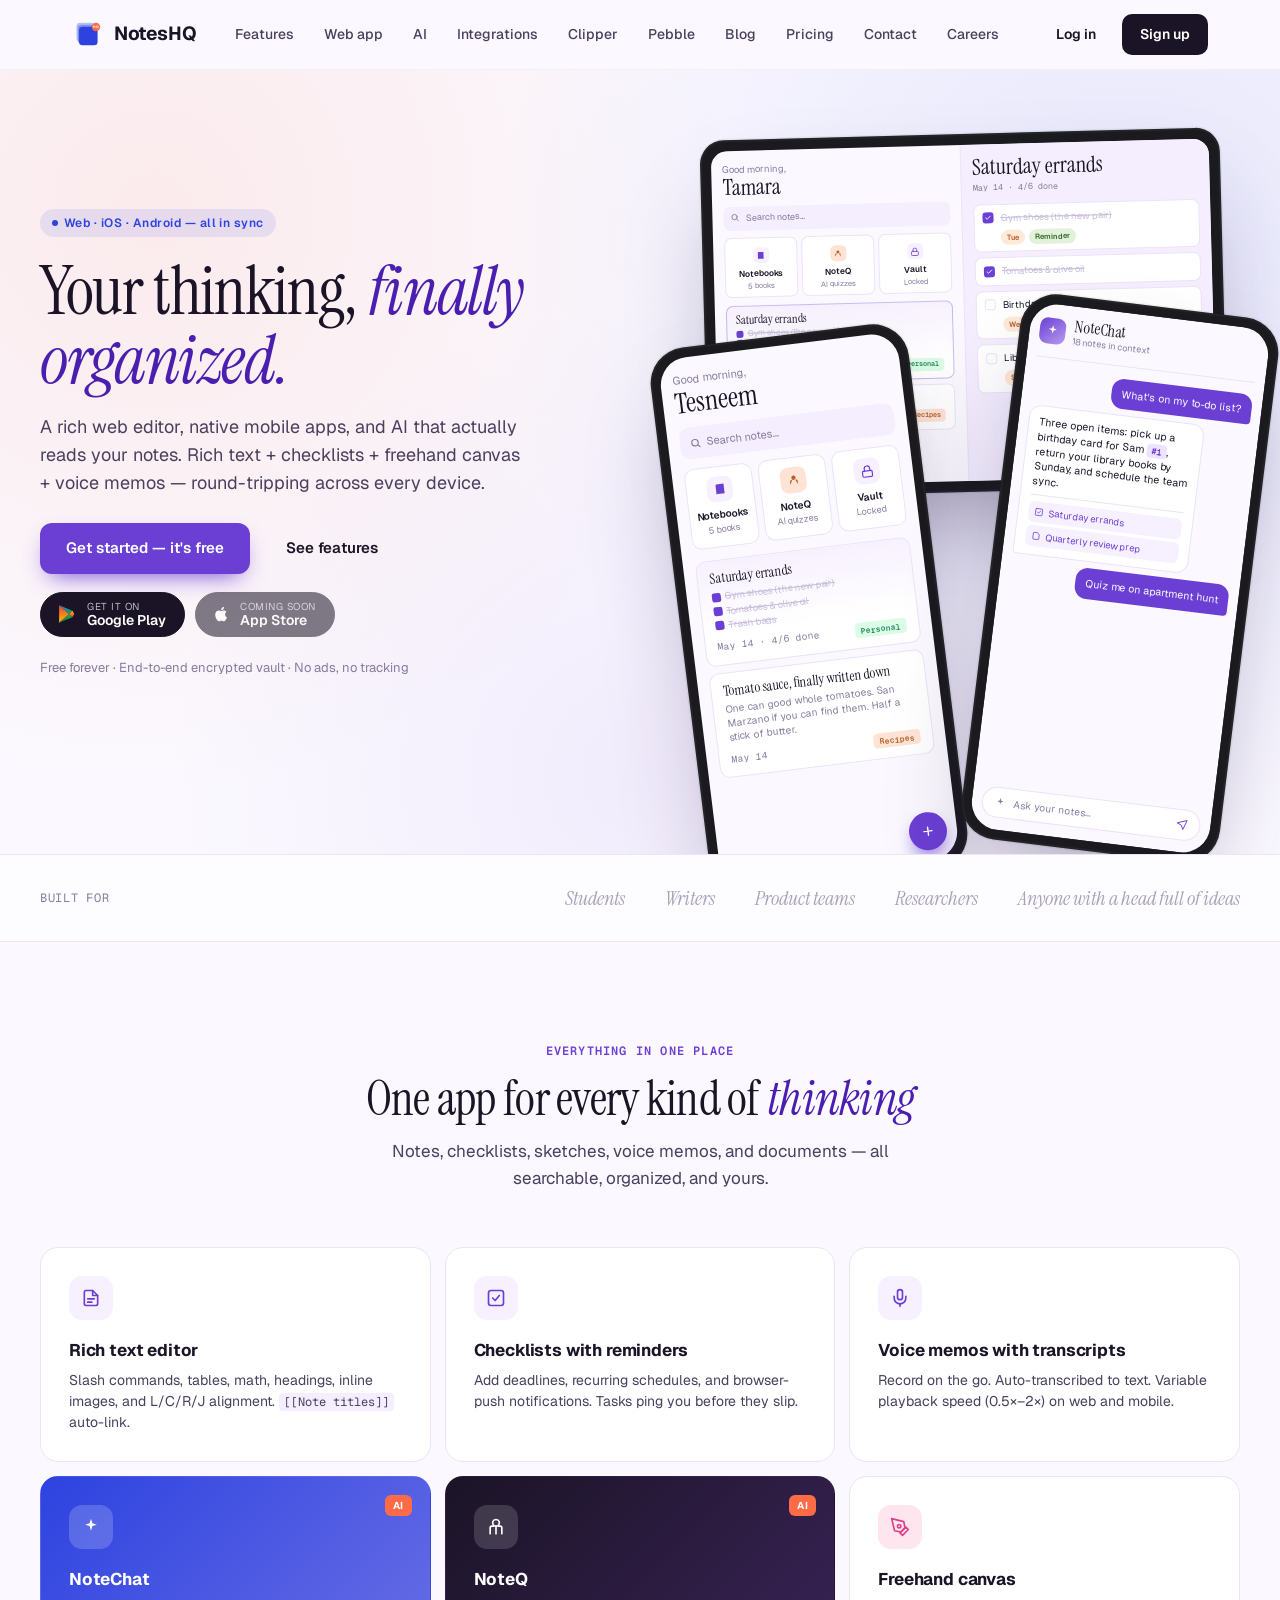
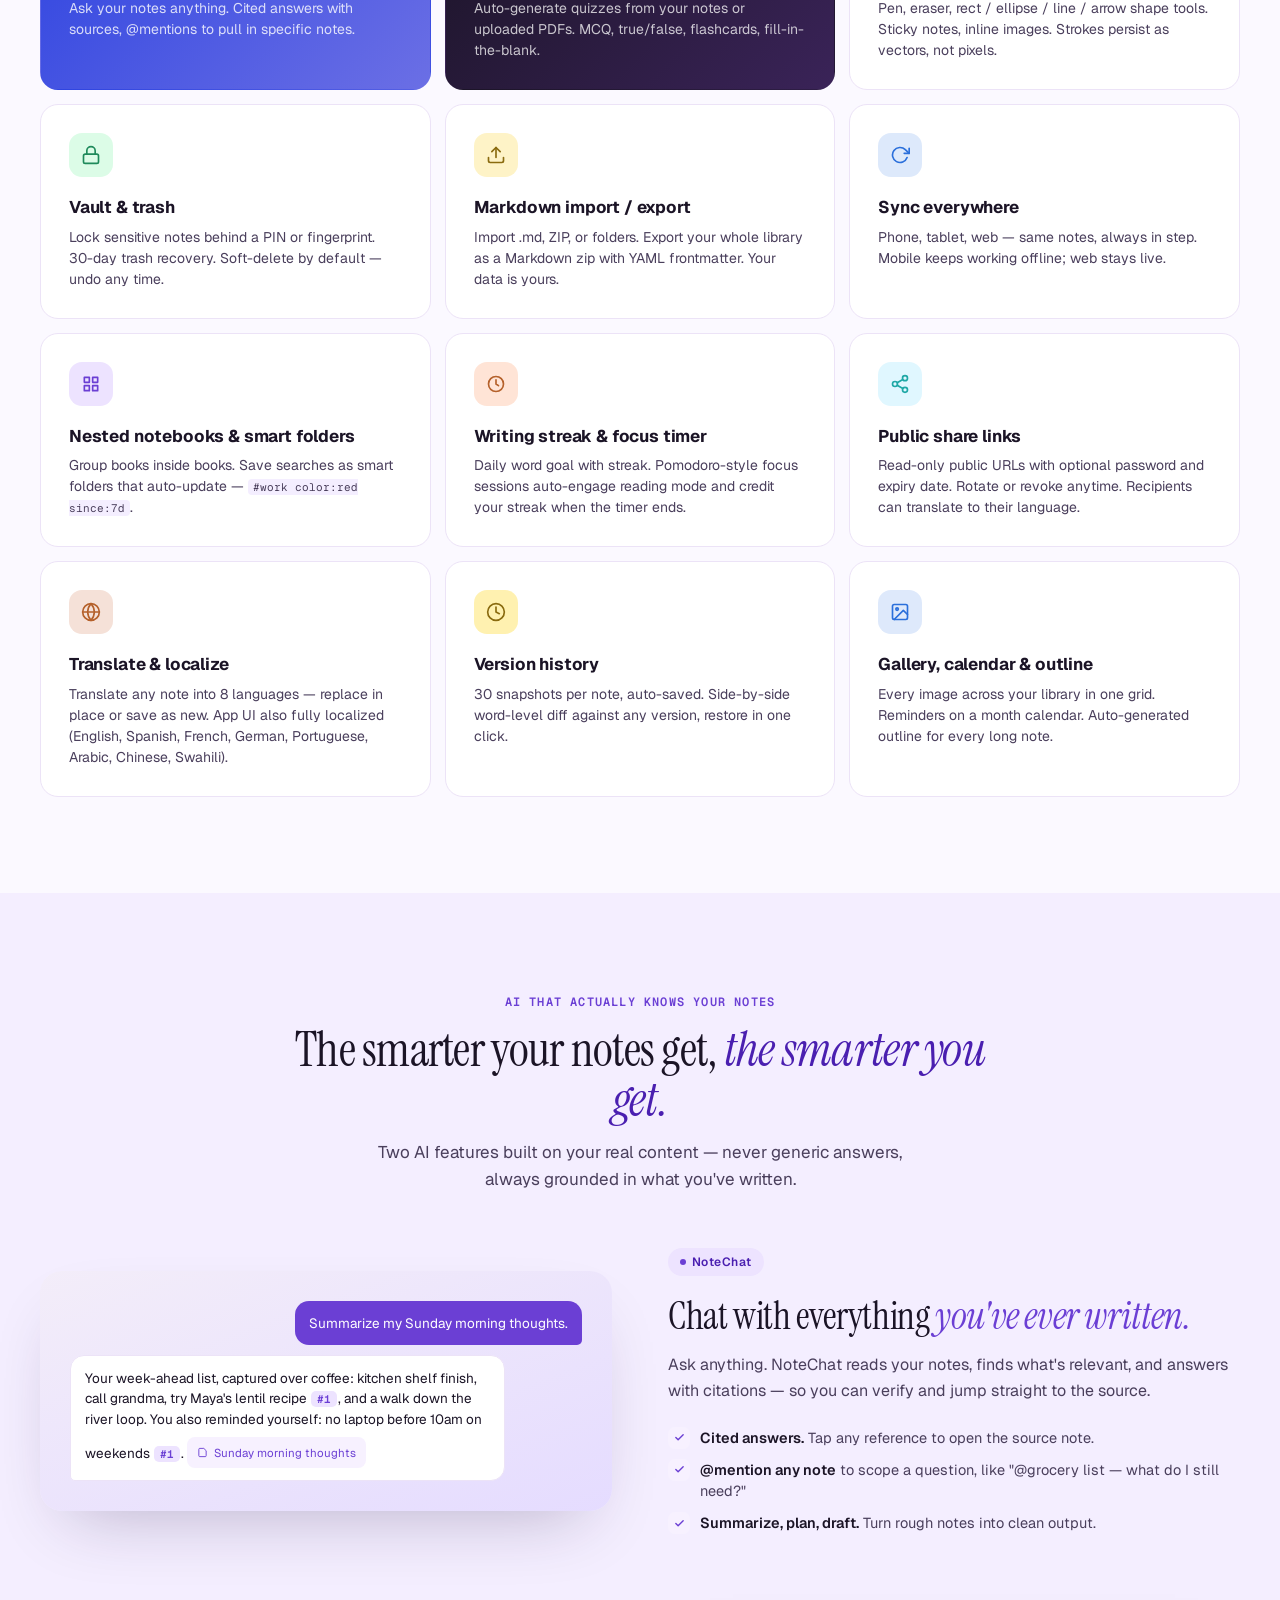
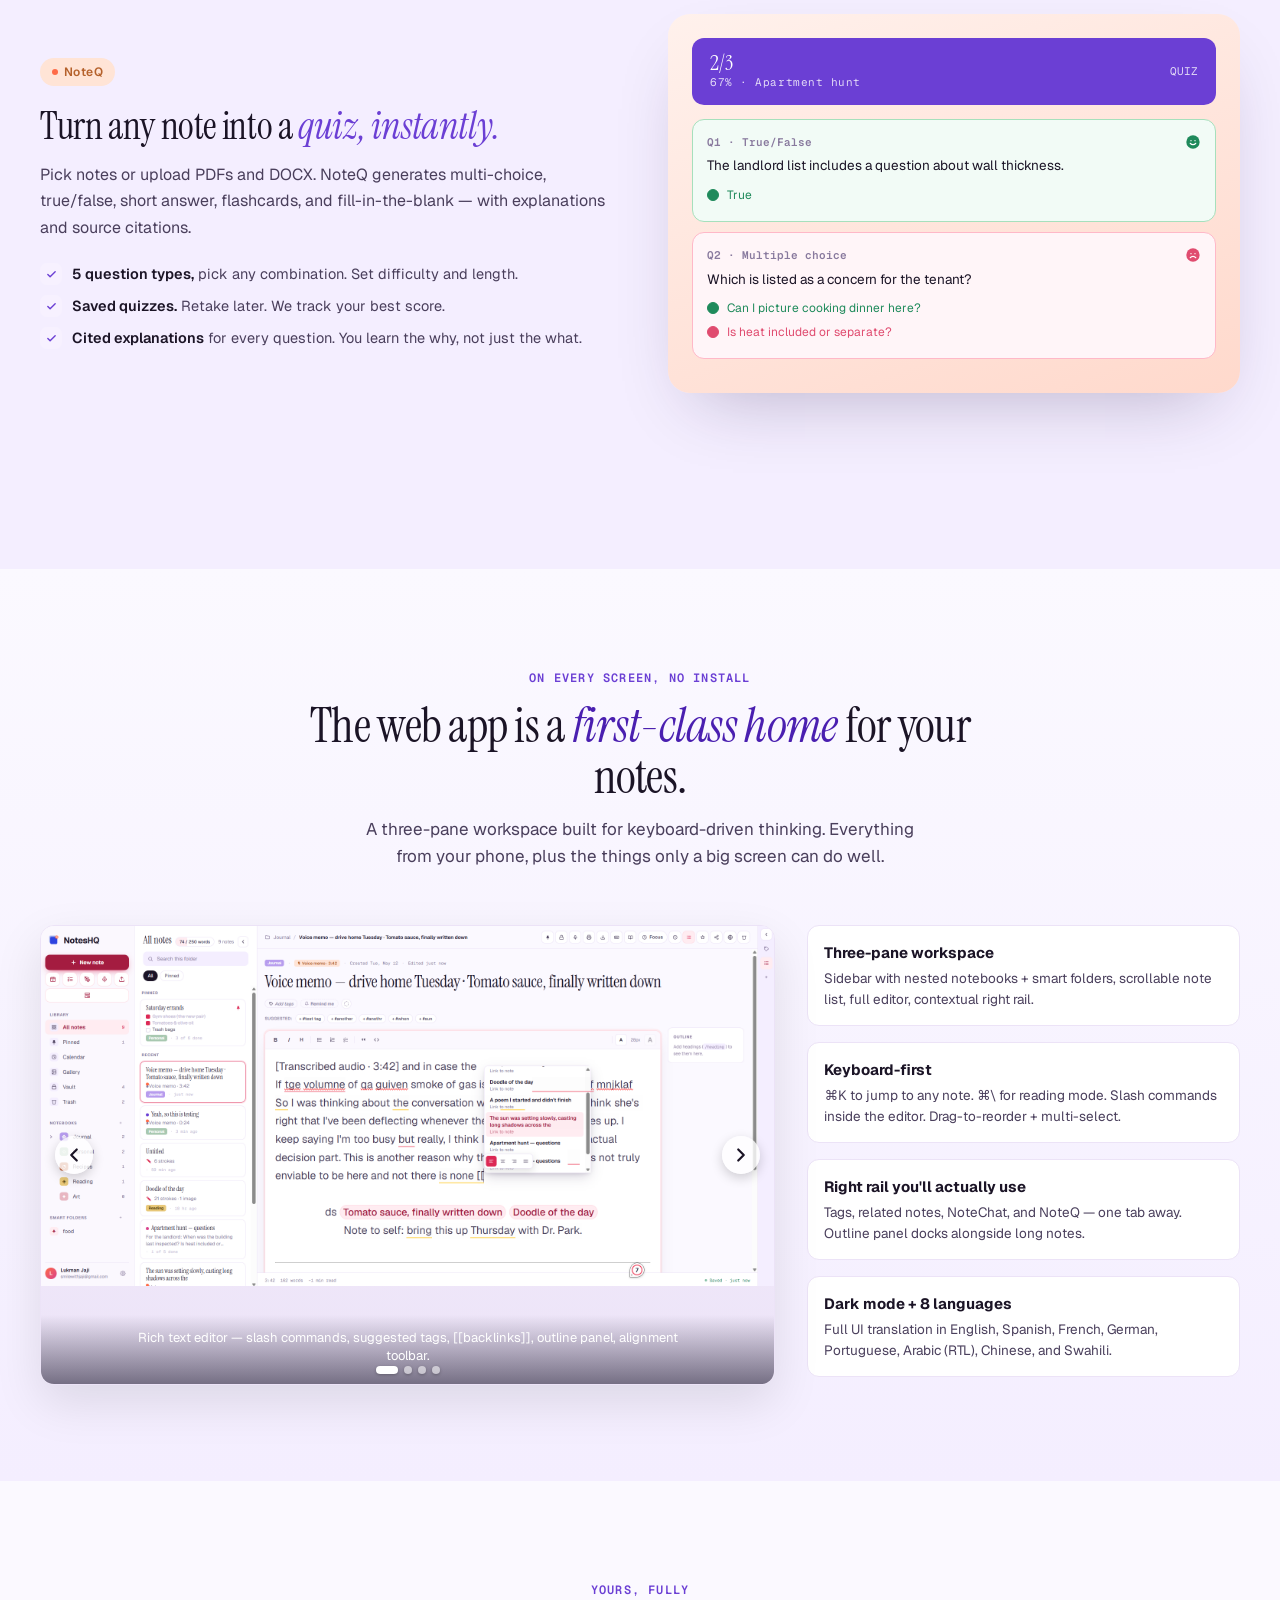
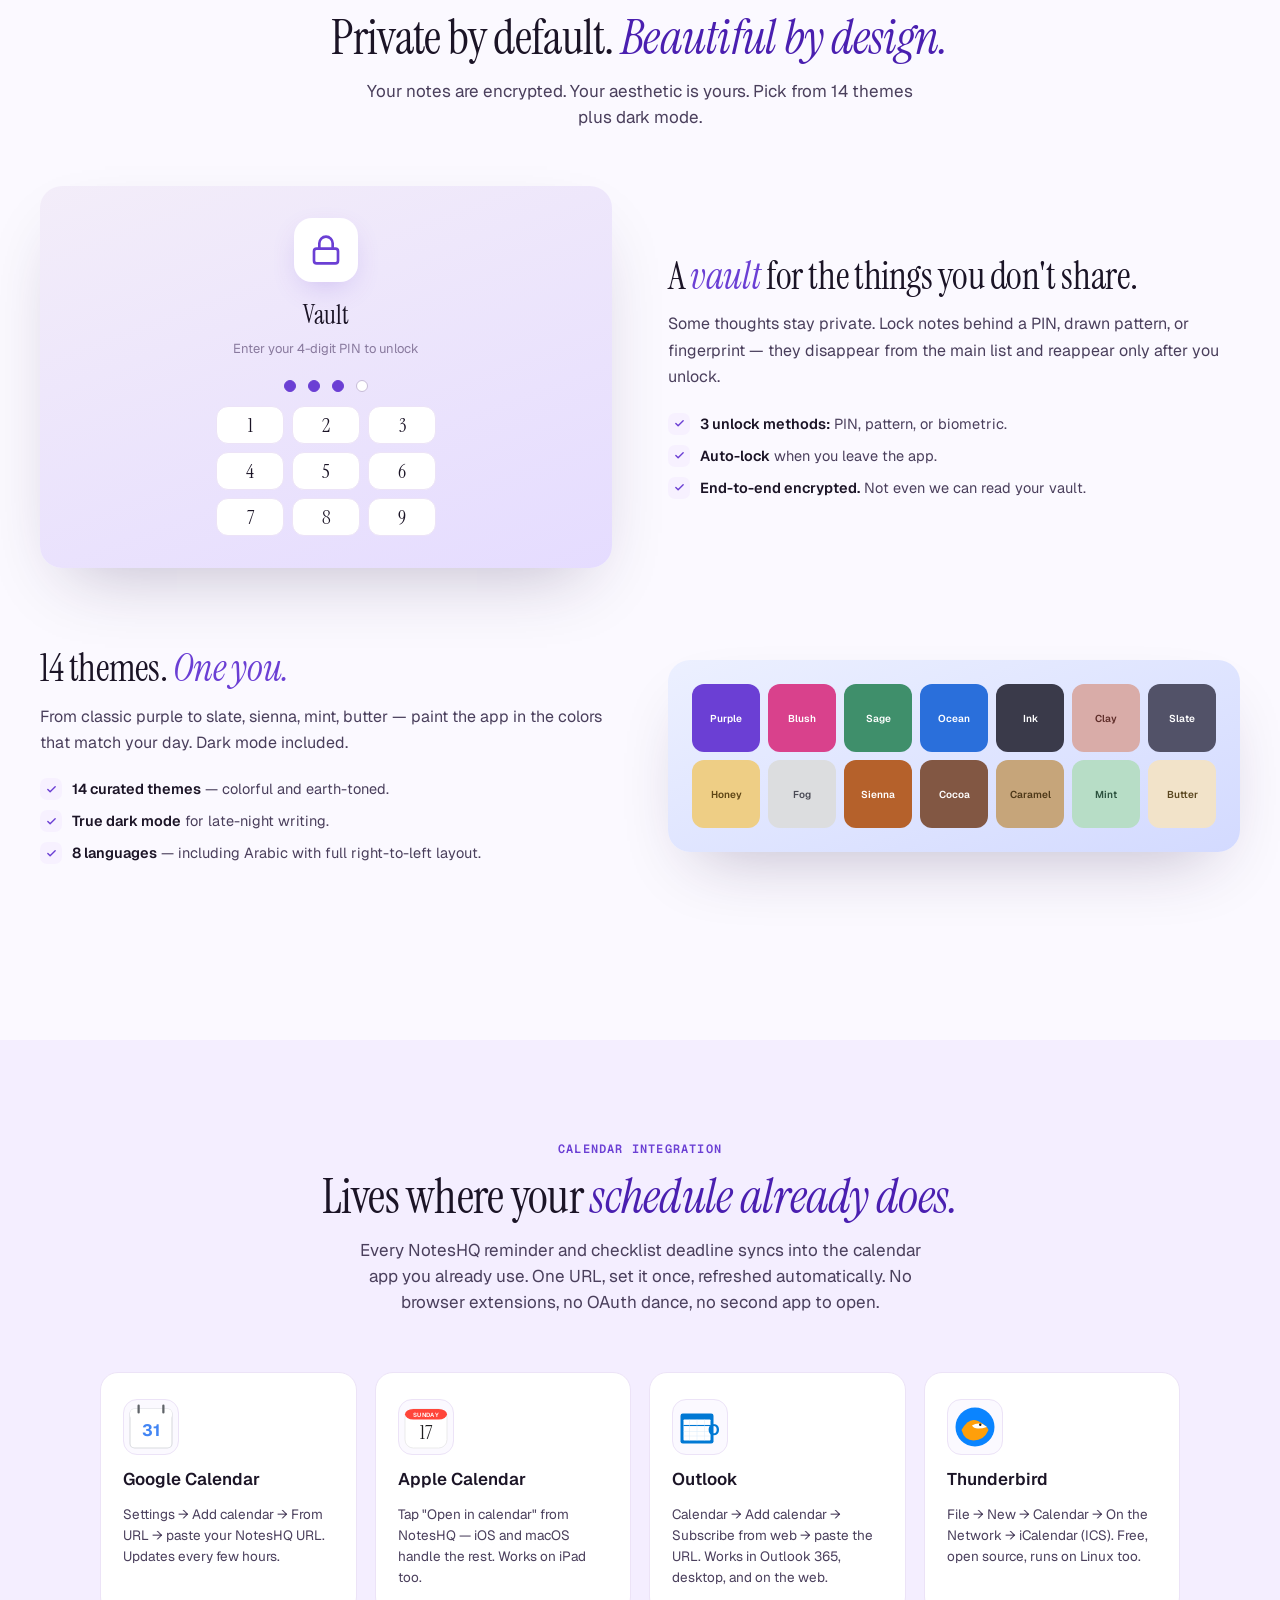
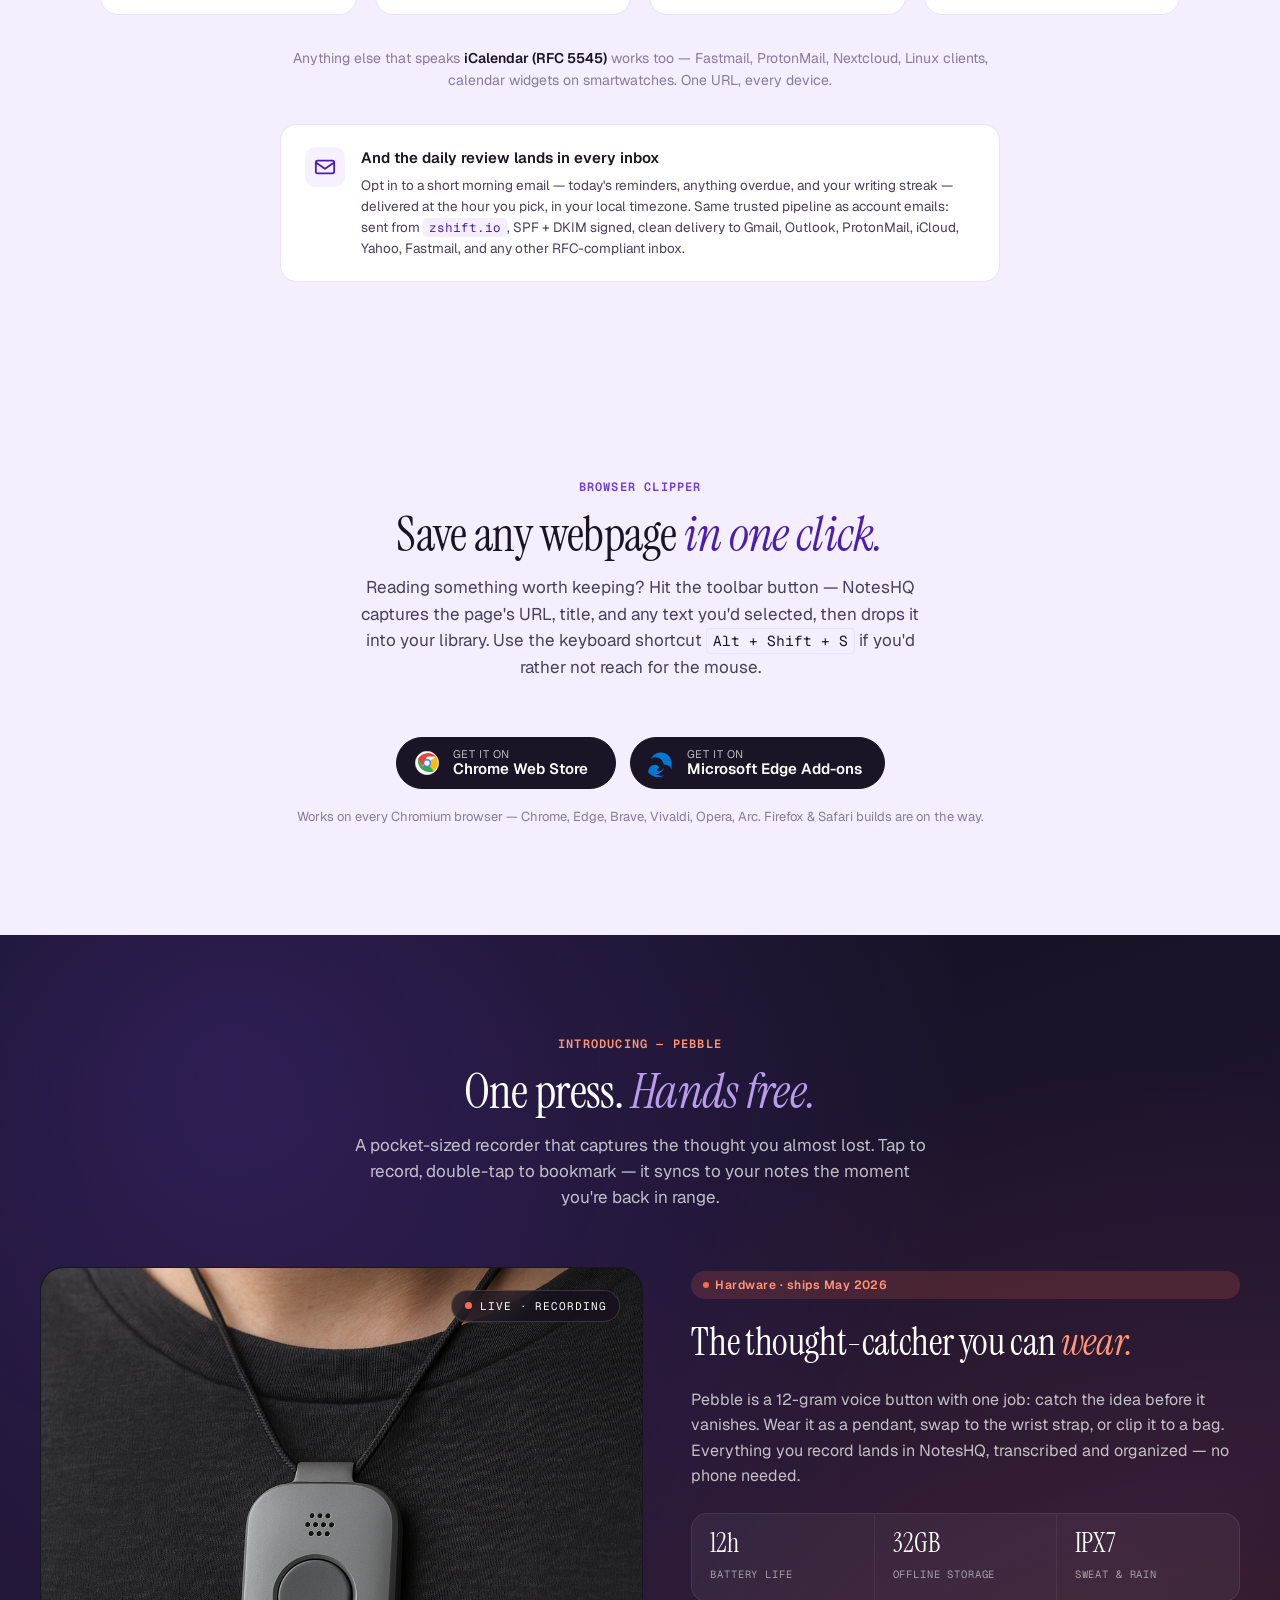
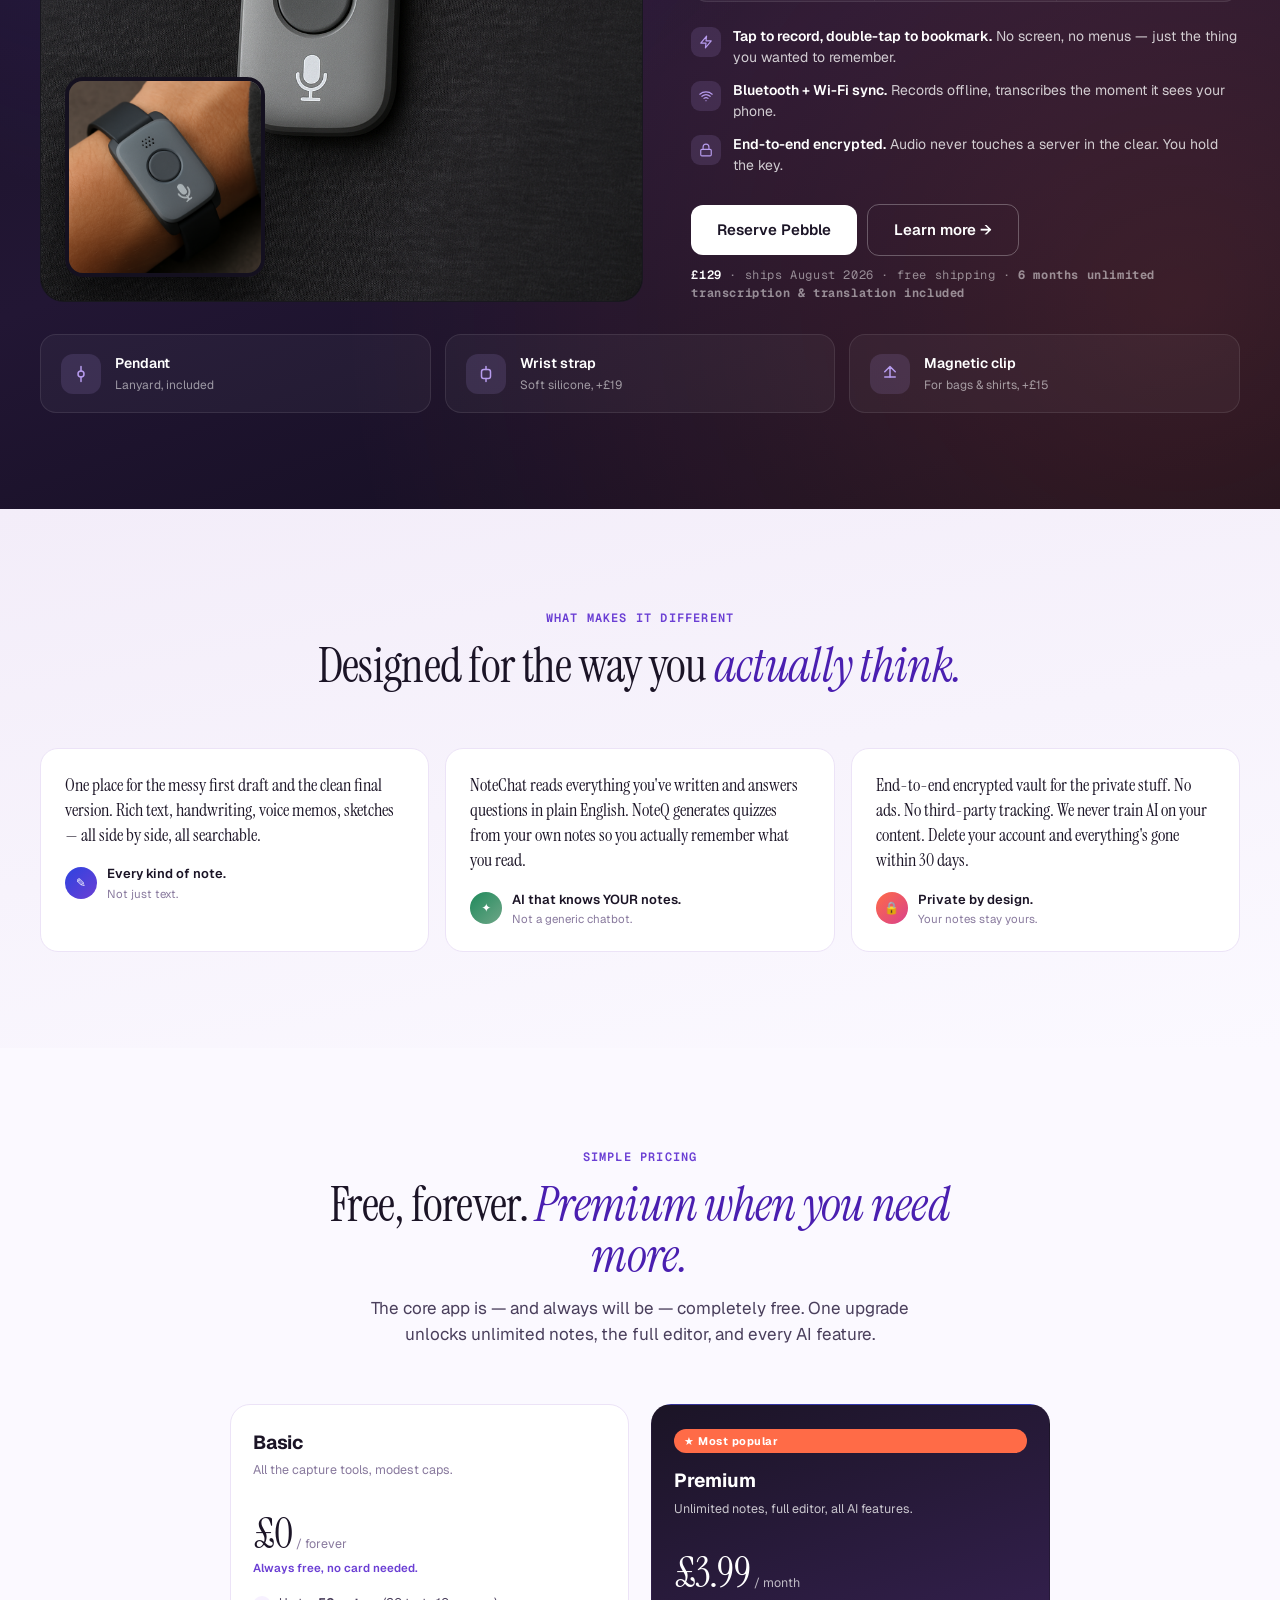
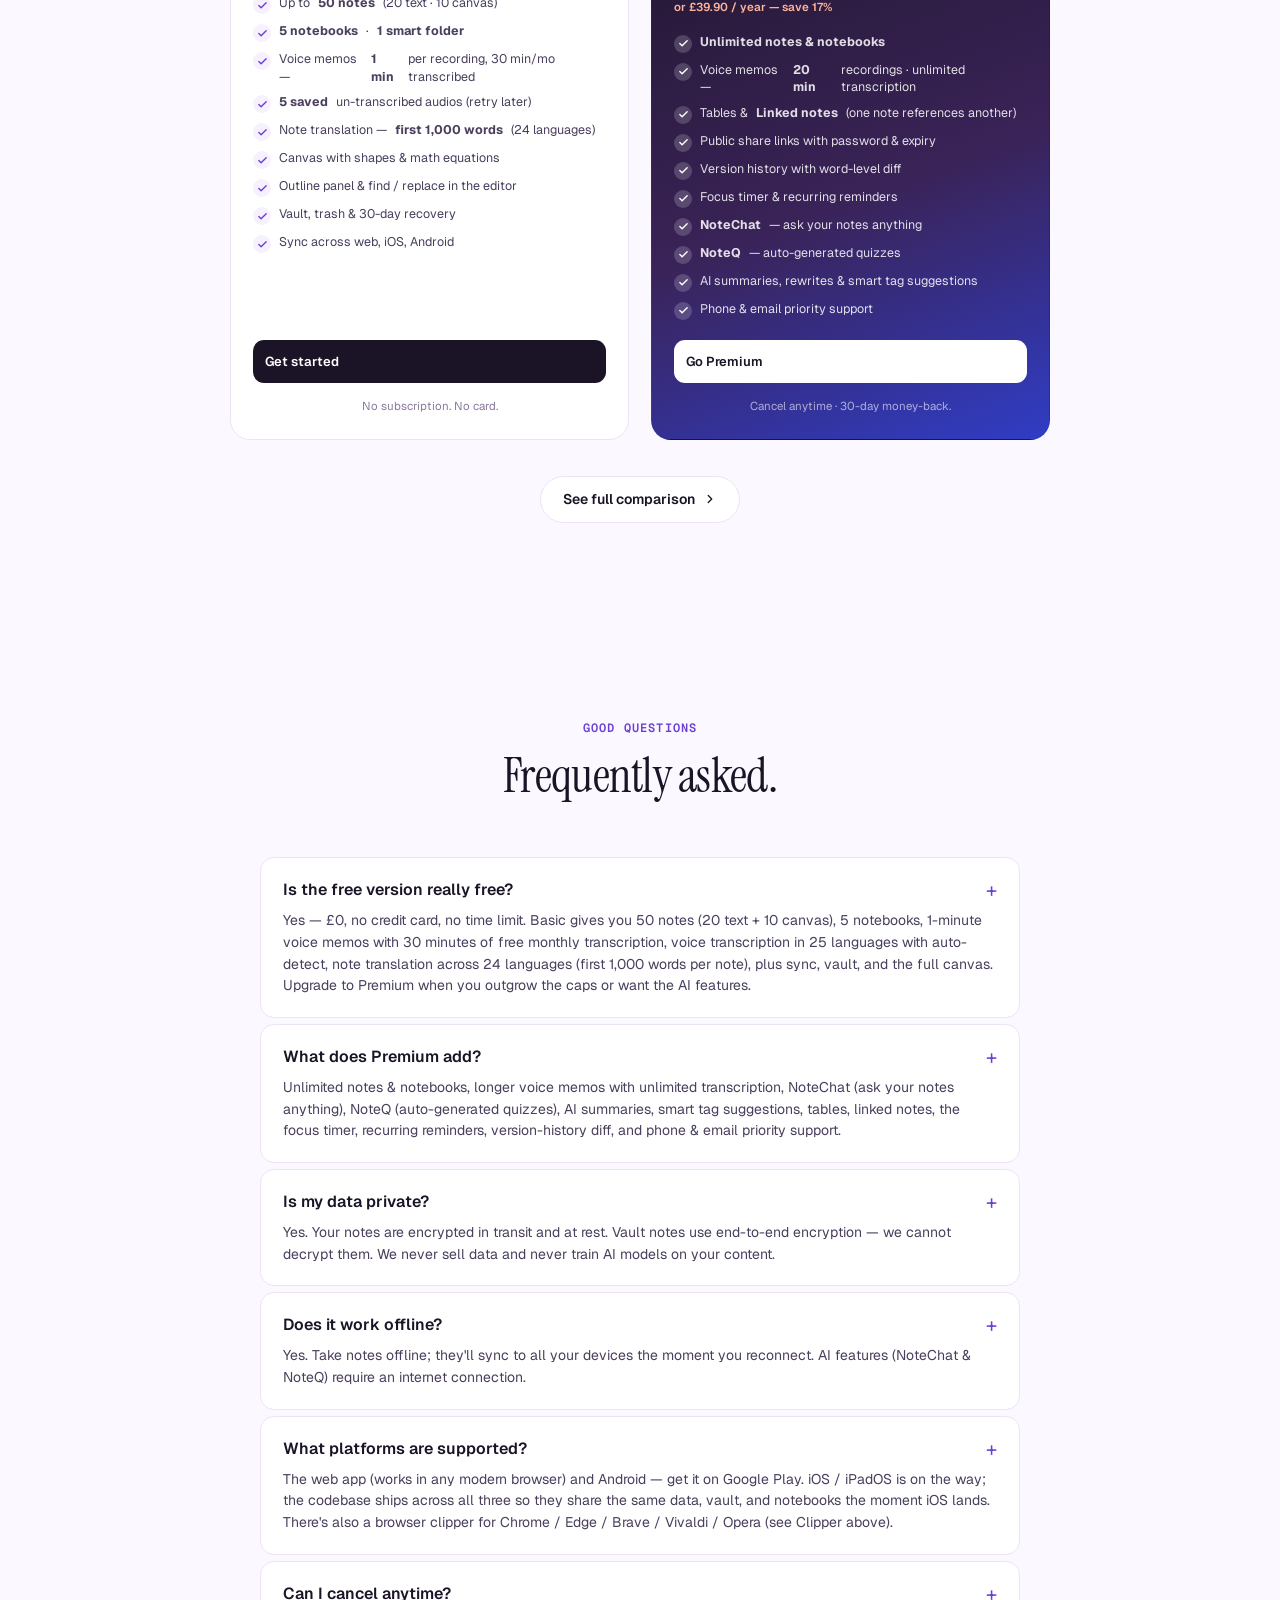
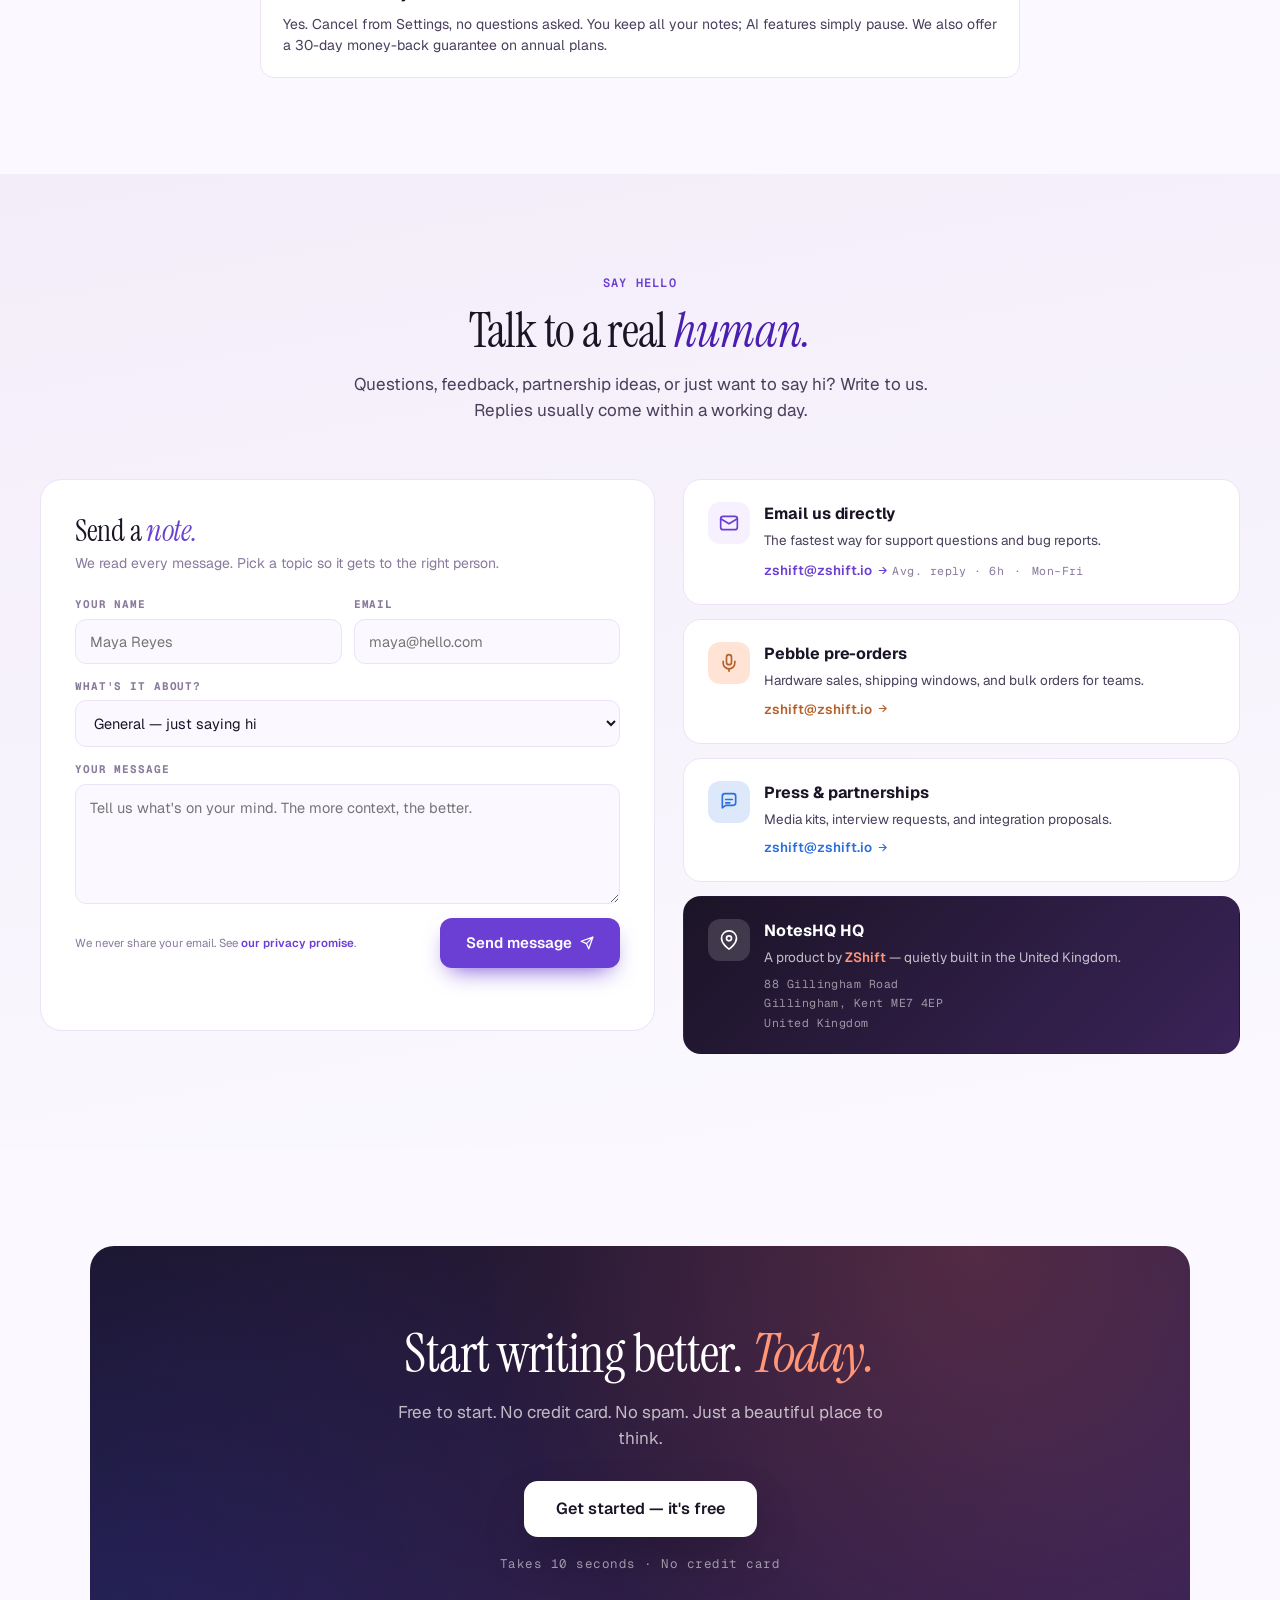
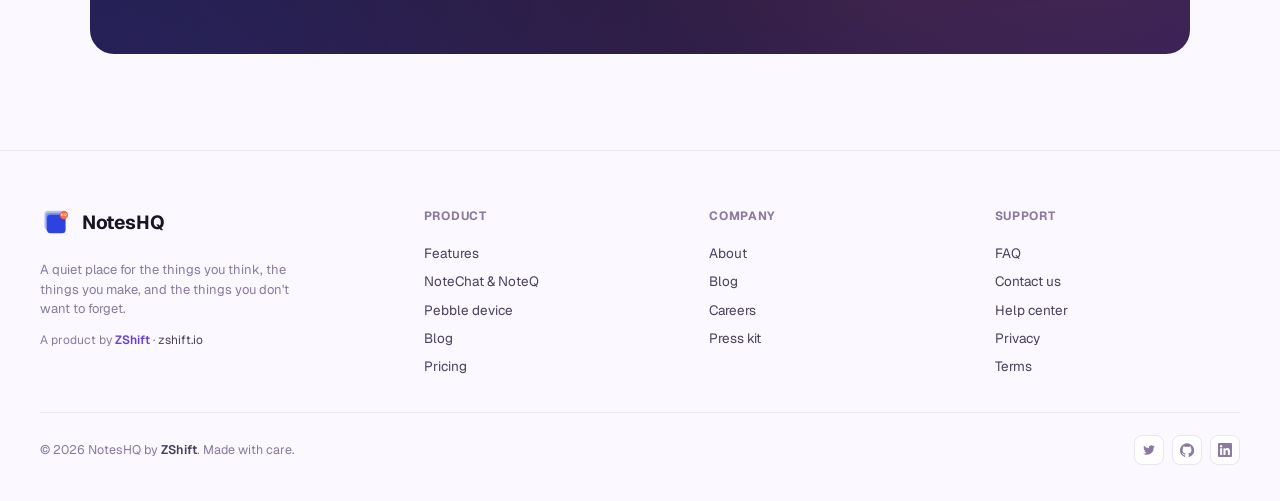
==== commit 89b150f6: "link intent to open app" ====
--- a/index.html
+++ b/index.html
@@ -138,7 +138,61 @@
     line-height: 1.55;
     max-width: 480px;
   }
-  .hero-cta { display: inline-flex; gap: 10px; margin-bottom: 22px; }
+  .hero-cta { display: inline-flex; gap: 10px; margin-bottom: 18px; }
+
+  /* ── App-store badges (hero) ──────────────────────────────────
+     Compact pills below the primary CTAs. Match the clipper-section
+     "Get it on" style so the same visual language reads as "this is
+     a downloadable thing". The .is-soon modifier dims the iOS pill
+     while still surfacing the brand — sets expectations without
+     hiding the roadmap. */
+  .hero-stores {
+    display: flex;
+    flex-wrap: wrap;
+    gap: 10px;
+    margin-bottom: 18px;
+  }
+  .hero-store-btn {
+    display: inline-flex;
+    align-items: center;
+    gap: 10px;
+    padding: 8px 18px 8px 14px;
+    background: var(--ink);
+    color: white;
+    border-radius: 100px;
+    text-decoration: none;
+    border: 1px solid var(--ink);
+    transition: transform .15s ease, background .15s ease;
+  }
+  .hero-store-btn:hover {
+    transform: translateY(-1px);
+    background: #2a1e3d;
+  }
+  .hero-store-btn span {
+    display: flex;
+    flex-direction: column;
+    text-align: left;
+    line-height: 1.15;
+  }
+  .hero-store-label {
+    font-size: 10px;
+    opacity: 0.7;
+    text-transform: uppercase;
+    letter-spacing: 0.5px;
+  }
+  .hero-store-btn strong {
+    font-size: 14px;
+    font-weight: 600;
+  }
+  .hero-store-btn.is-soon {
+    opacity: 0.55;
+    cursor: default;
+  }
+  .hero-store-btn.is-soon:hover {
+    transform: none;
+    background: var(--ink);
+  }
+
   .trust {
     display: inline-flex; align-items: center; gap: 14px;
     font-size: 13px; color: var(--ink-3);
@@ -1517,6 +1571,72 @@
   @media (max-width: 560px) {
     .cal-apps { grid-template-columns: 1fr; }
     .integrations-aside { flex-direction: column; }
+  }
+
+  /* ── Browser clipper ────────────────────────────────────────────
+     Two-button store row using the "Get it on" pattern Google + MS
+     both use for their own download chips. Pills are wide enough for
+     the longer Microsoft string ("Microsoft Edge Add-ons") without
+     wrapping on desktop; on phones they stack 1-per-row. */
+  .clipper-section { background: var(--bg-2); }
+  .clipper-stores {
+    display: flex;
+    flex-wrap: wrap;
+    justify-content: center;
+    gap: 14px;
+    margin-top: 28px;
+  }
+  .clipper-store-btn {
+    display: inline-flex;
+    align-items: center;
+    gap: 12px;
+    padding: 10px 22px 10px 16px;
+    background: var(--ink);
+    color: white;
+    border-radius: 100px;
+    text-decoration: none;
+    border: 1px solid var(--ink);
+    transition: transform .15s ease, background .15s ease;
+    min-width: 220px;
+  }
+  .clipper-store-btn:hover {
+    transform: translateY(-1px);
+    background: #2a1e3d;
+  }
+  .clipper-store-btn span {
+    display: flex;
+    flex-direction: column;
+    text-align: left;
+    line-height: 1.15;
+  }
+  .clipper-store-label {
+    font-size: 11px;
+    opacity: 0.7;
+    text-transform: uppercase;
+    letter-spacing: 0.6px;
+  }
+  .clipper-store-btn strong {
+    font-size: 15px;
+    font-weight: 600;
+  }
+  .clipper-foot {
+    text-align: center;
+    color: var(--ink-3);
+    font-size: 13px;
+    margin-top: 18px;
+  }
+  .clipper-section kbd {
+    display: inline-block;
+    background: var(--bg-3);
+    border: 1px solid var(--line);
+    border-radius: 4px;
+    padding: 1px 6px;
+    font-family: 'Geist Mono', ui-monospace, monospace;
+    font-size: 0.85em;
+    color: var(--ink);
+  }
+  @media (max-width: 560px) {
+    .clipper-store-btn { min-width: 0; width: 100%; }
   }
 
   /* ── Pebble (device) ── */
@@ -1957,6 +2077,7 @@
       <a href="#web">Web app</a>
       <a href="#ai">AI</a>
       <a href="#integrations">Integrations</a>
+      <a href="#clipper">Clipper</a>
       <a href="pebble.html">Pebble</a>
       <a href="https://blog.noteshq.ai" target="_blank" rel="noopener">Blog</a>
       <a href="pricing.html">Pricing</a>
@@ -1985,6 +2106,51 @@
         <a class="btn purple big"  href="https://app.noteshq.ai/signup" target="_blank" rel="noopener">Get started — it's free</a>
         <a class="btn ghost big" href="#features">See features</a>
       </div>
+
+      <!-- ── App-store badges ─────────────────────────────────────
+           Two compact pills below the primary CTAs. Google Play is
+           live; the iOS pill is intentionally marked "Coming soon"
+           rather than hidden, so the eyebrow above ("Web · iOS ·
+           Android — all in sync") doesn't read as a lie. Swap the
+           iOS href + drop the "is-soon" modifier once we ship to
+           TestFlight / App Store. -->
+      <div class="hero-stores">
+        <a
+          class="hero-store-btn"
+          href="https://play.google.com/store/apps/details?id=com.zshift.noteshq"
+          target="_blank"
+          rel="noopener noreferrer"
+          aria-label="Get NotesHQ on Google Play"
+        >
+          <svg viewBox="0 0 48 48" width="22" height="22" aria-hidden="true">
+            <!-- Play triangle in Google's brand quad-colour gradient -->
+            <defs>
+              <linearGradient id="gp-red"    x1="0" x2="0" y1="0" y2="1"><stop offset="0%"  stop-color="#ea4335"/><stop offset="100%" stop-color="#fbbc05"/></linearGradient>
+              <linearGradient id="gp-green"  x1="0" x2="0" y1="0" y2="1"><stop offset="0%"  stop-color="#34a853"/><stop offset="100%" stop-color="#137333"/></linearGradient>
+              <linearGradient id="gp-blue"   x1="0" x2="1" y1="0" y2="0"><stop offset="0%"  stop-color="#3b78e7"/><stop offset="100%" stop-color="#0f9d58"/></linearGradient>
+              <linearGradient id="gp-yellow" x1="0" x2="0" y1="0" y2="1"><stop offset="0%"  stop-color="#fbbc05"/><stop offset="100%" stop-color="#ea4335"/></linearGradient>
+            </defs>
+            <path d="M9 5 L31 24 9 43 Z"   fill="url(#gp-red)"/>
+            <path d="M9 5 L31 24 38 17 Z"  fill="url(#gp-blue)"/>
+            <path d="M9 43 L31 24 38 31 Z" fill="url(#gp-green)"/>
+            <path d="M31 24 L38 17 42 24 38 31 Z" fill="url(#gp-yellow)"/>
+          </svg>
+          <span>
+            <span class="hero-store-label">Get it on</span>
+            <strong>Google Play</strong>
+          </span>
+        </a>
+        <span class="hero-store-btn is-soon" aria-disabled="true">
+          <svg viewBox="0 0 22 22" width="20" height="20" aria-hidden="true" fill="currentColor">
+            <path d="M16.5 11.6c0-2 1.6-2.9 1.7-3-1-1.3-2.4-1.5-2.9-1.5-1.2-.1-2.4.7-3 .7-.6 0-1.6-.7-2.6-.7-1.3 0-2.6.8-3.3 2-1.4 2.4-.4 6 1 8 .7 1 1.5 2 2.5 2 1 0 1.4-.6 2.6-.6s1.5.6 2.6.6c1.1 0 1.8-1 2.4-2 .8-1.1 1.1-2.2 1.1-2.3 0-.1-2-.8-2-3.2zM14.6 5.7c.5-.6.9-1.5.7-2.4-.8 0-1.7.5-2.2 1.1-.5.5-.9 1.4-.8 2.3 1 0 1.8-.4 2.3-1z"/>
+          </svg>
+          <span>
+            <span class="hero-store-label">Coming soon</span>
+            <strong>App Store</strong>
+          </span>
+        </span>
+      </div>
+
       <div class="trust">
         <div>
           <span>Free forever · End-to-end encrypted vault · No ads, no tracking</span>
@@ -2653,6 +2819,62 @@
   </div>
 </section>
 
+<!-- ── Browser clipper ──────────────────────────────────────────
+     One-click save from any browser tab. Two store buttons — Chrome
+     Web Store (covers Chrome / Brave / Vivaldi / Opera / Edge with
+     the Chrome store enabled) and Edge Add-ons (Microsoft's own
+     listing for default Edge installs). Firefox + Safari aren't
+     shipped yet — the section copy stays honest about that. -->
+<section id="clipper" class="clipper-section">
+  <div class="section-inner">
+    <div class="section-head">
+      <span class="section-eyebrow">Browser clipper</span>
+      <h2>Save any webpage <em>in one click.</em></h2>
+      <p>Reading something worth keeping? Hit the toolbar button — NotesHQ captures the page's URL, title, and any text you'd selected, then drops it into your library. Use the keyboard shortcut <kbd>Alt + Shift + S</kbd> if you'd rather not reach for the mouse.</p>
+    </div>
+
+    <div class="clipper-stores">
+      <a
+        class="clipper-store-btn"
+        href="https://chromewebstore.google.com/detail/mdpmjpkkmigmbckgkbaodmkhoeccpnhb"
+        target="_blank"
+        rel="noopener noreferrer"
+      >
+        <svg viewBox="0 0 48 48" width="28" height="28" aria-hidden="true">
+          <circle cx="24" cy="24" r="20" fill="#fff" stroke="#dadce0" stroke-width="1"/>
+          <path d="M24 13 L40 13 A20 20 0 0 0 8.5 17 L16 30 Z" fill="#ea4335"/>
+          <path d="M40 13 A20 20 0 0 1 36 38 L24 24 Z" fill="#fbbc05"/>
+          <path d="M36 38 A20 20 0 0 1 8.5 17 L16 30 L24 24 Z" fill="#34a853"/>
+          <circle cx="24" cy="24" r="7" fill="#4285f4"/>
+          <circle cx="24" cy="24" r="4.5" fill="#fff"/>
+        </svg>
+        <span>
+          <span class="clipper-store-label">Get it on</span>
+          <strong>Chrome Web Store</strong>
+        </span>
+      </a>
+      <a
+        class="clipper-store-btn"
+        href="https://microsoftedge.microsoft.com/addons/detail/gkmibfbcckmgffiokgolgjgcpkcnoggn"
+        target="_blank"
+        rel="noopener noreferrer"
+      >
+        <svg viewBox="0 0 48 48" width="28" height="28" aria-hidden="true">
+          <path d="M42 24c0-10-8-18-18-18C16 6 10 10 7 17c3-3 8-4 13-2 6 3 9 9 9 14 0 5-4 9-9 9-2 0-3-1-3-2 0-2 2-3 4-3 0-3-3-6-7-6-7 0-12 6-12 13 7 9 19 11 28 5 0 0-9 3-15-2 8 0 14-6 14-13 0-1 0-2-1-3 5-1 13 2 14 9 0-2 0-3 0-5z" fill="#0078d4"/>
+        </svg>
+        <span>
+          <span class="clipper-store-label">Get it on</span>
+          <strong>Microsoft Edge Add-ons</strong>
+        </span>
+      </a>
+    </div>
+
+    <p class="clipper-foot">
+      Works on every Chromium browser — Chrome, Edge, Brave, Vivaldi, Opera, Arc. Firefox &amp; Safari builds are on the way.
+    </p>
+  </div>
+</section>
+
 <!-- ── Pebble (device) ── -->
 <section id="pebble" class="pebble">
   <div class="section-inner">
@@ -3098,7 +3320,7 @@
       </div>
       <div class="faq">
         <h4>What platforms are supported? <span class="plus">+</span></h4>
-        <p>iOS, Android, and the web. All three share the same data, same vault, same notebooks.</p>
+        <p>The web app (works in any modern browser) and Android — <a href="https://play.google.com/store/apps/details?id=com.zshift.noteshq" target="_blank" rel="noopener noreferrer">get it on Google Play</a>. iOS / iPadOS is on the way; the codebase ships across all three so they share the same data, vault, and notebooks the moment iOS lands. There's also a browser clipper for Chrome / Edge / Brave / Vivaldi / Opera (see <a href="#clipper">Clipper</a> above).</p>
       </div>
       <div class="faq">
         <h4>Can I cancel anytime? <span class="plus">+</span></h4>
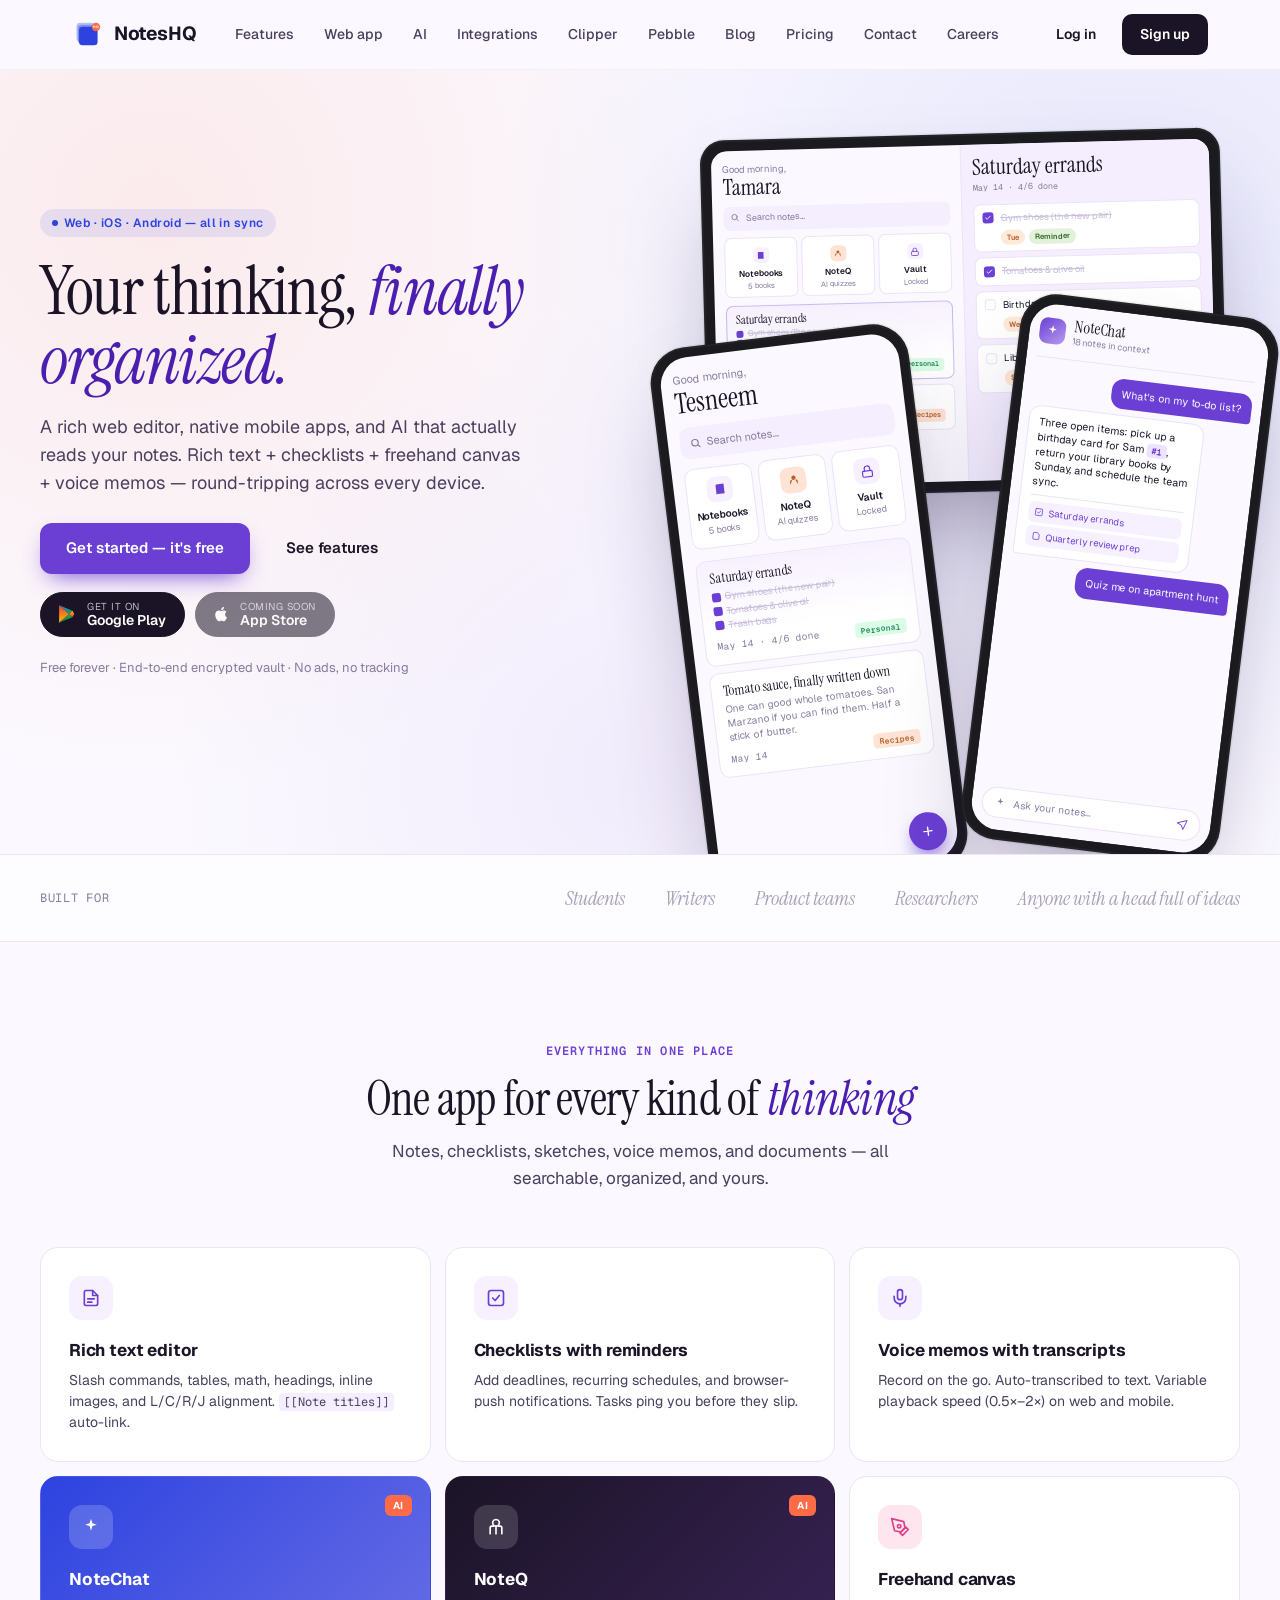
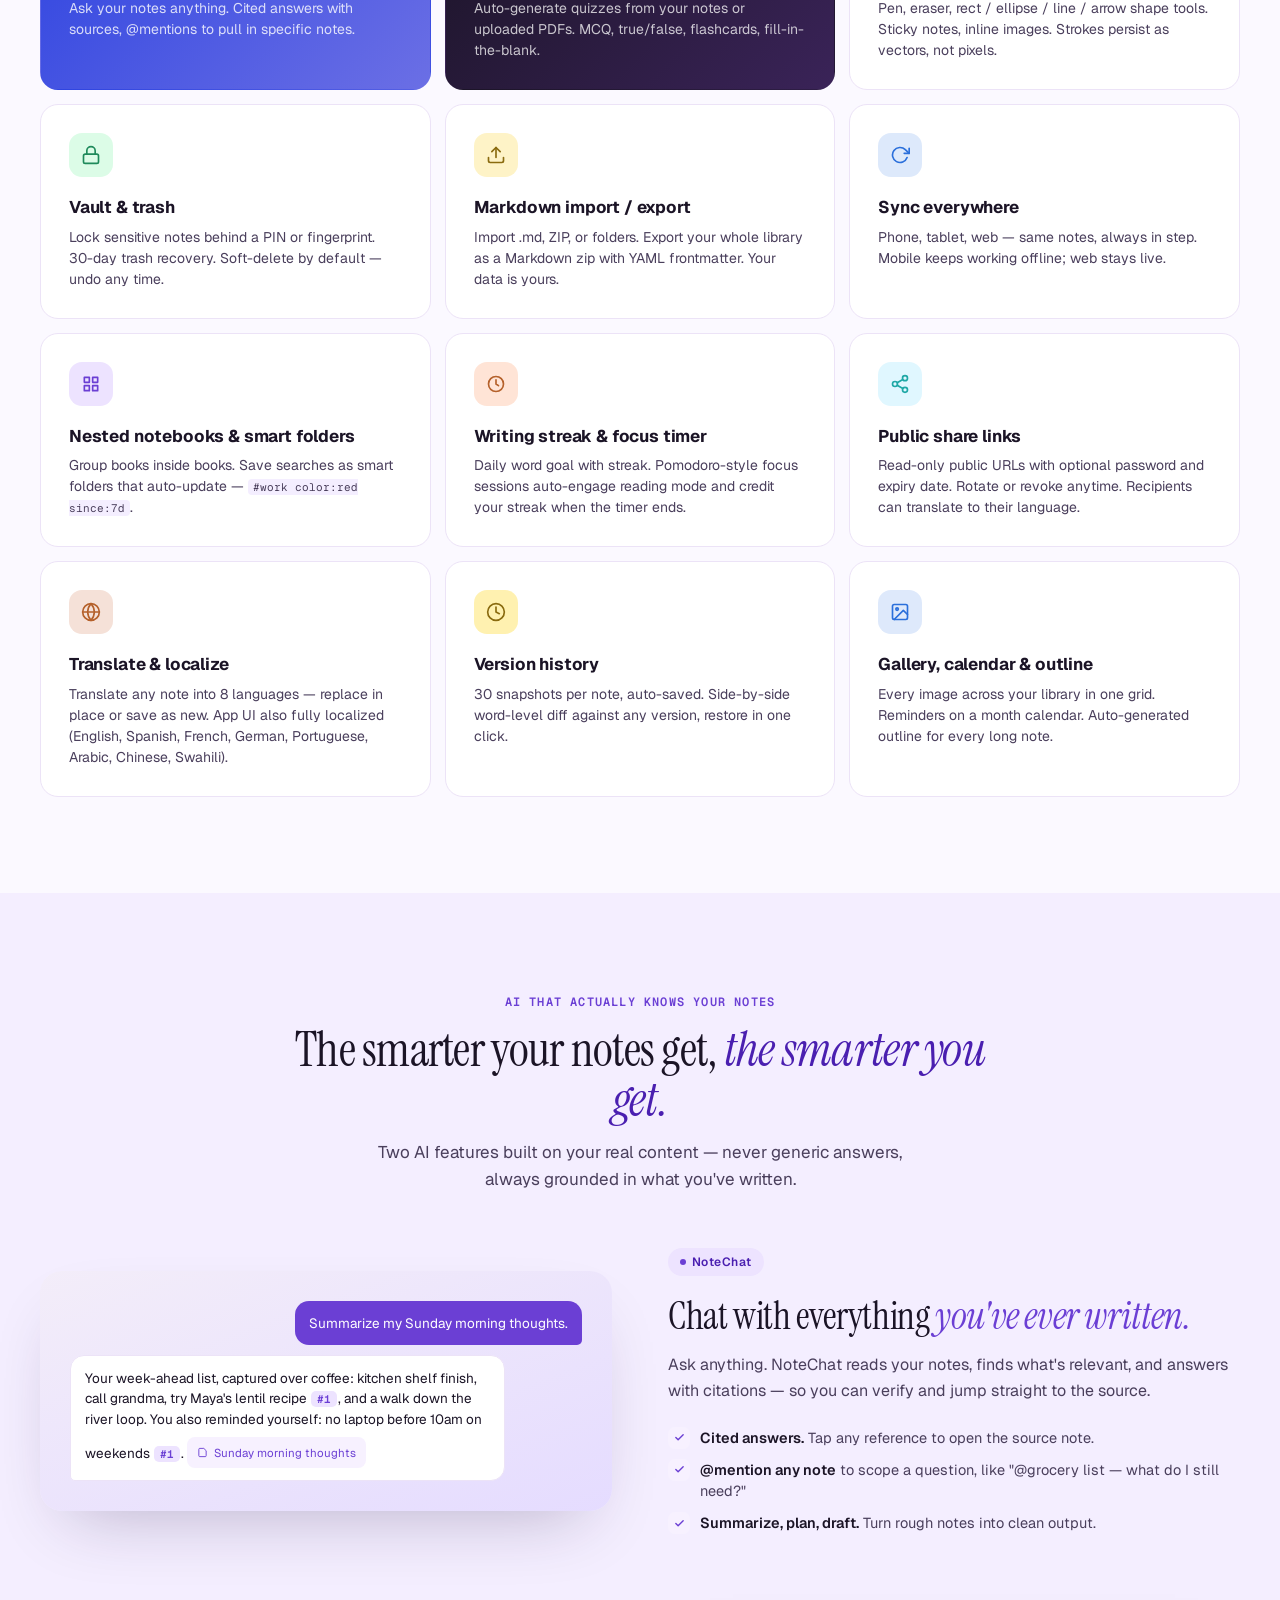
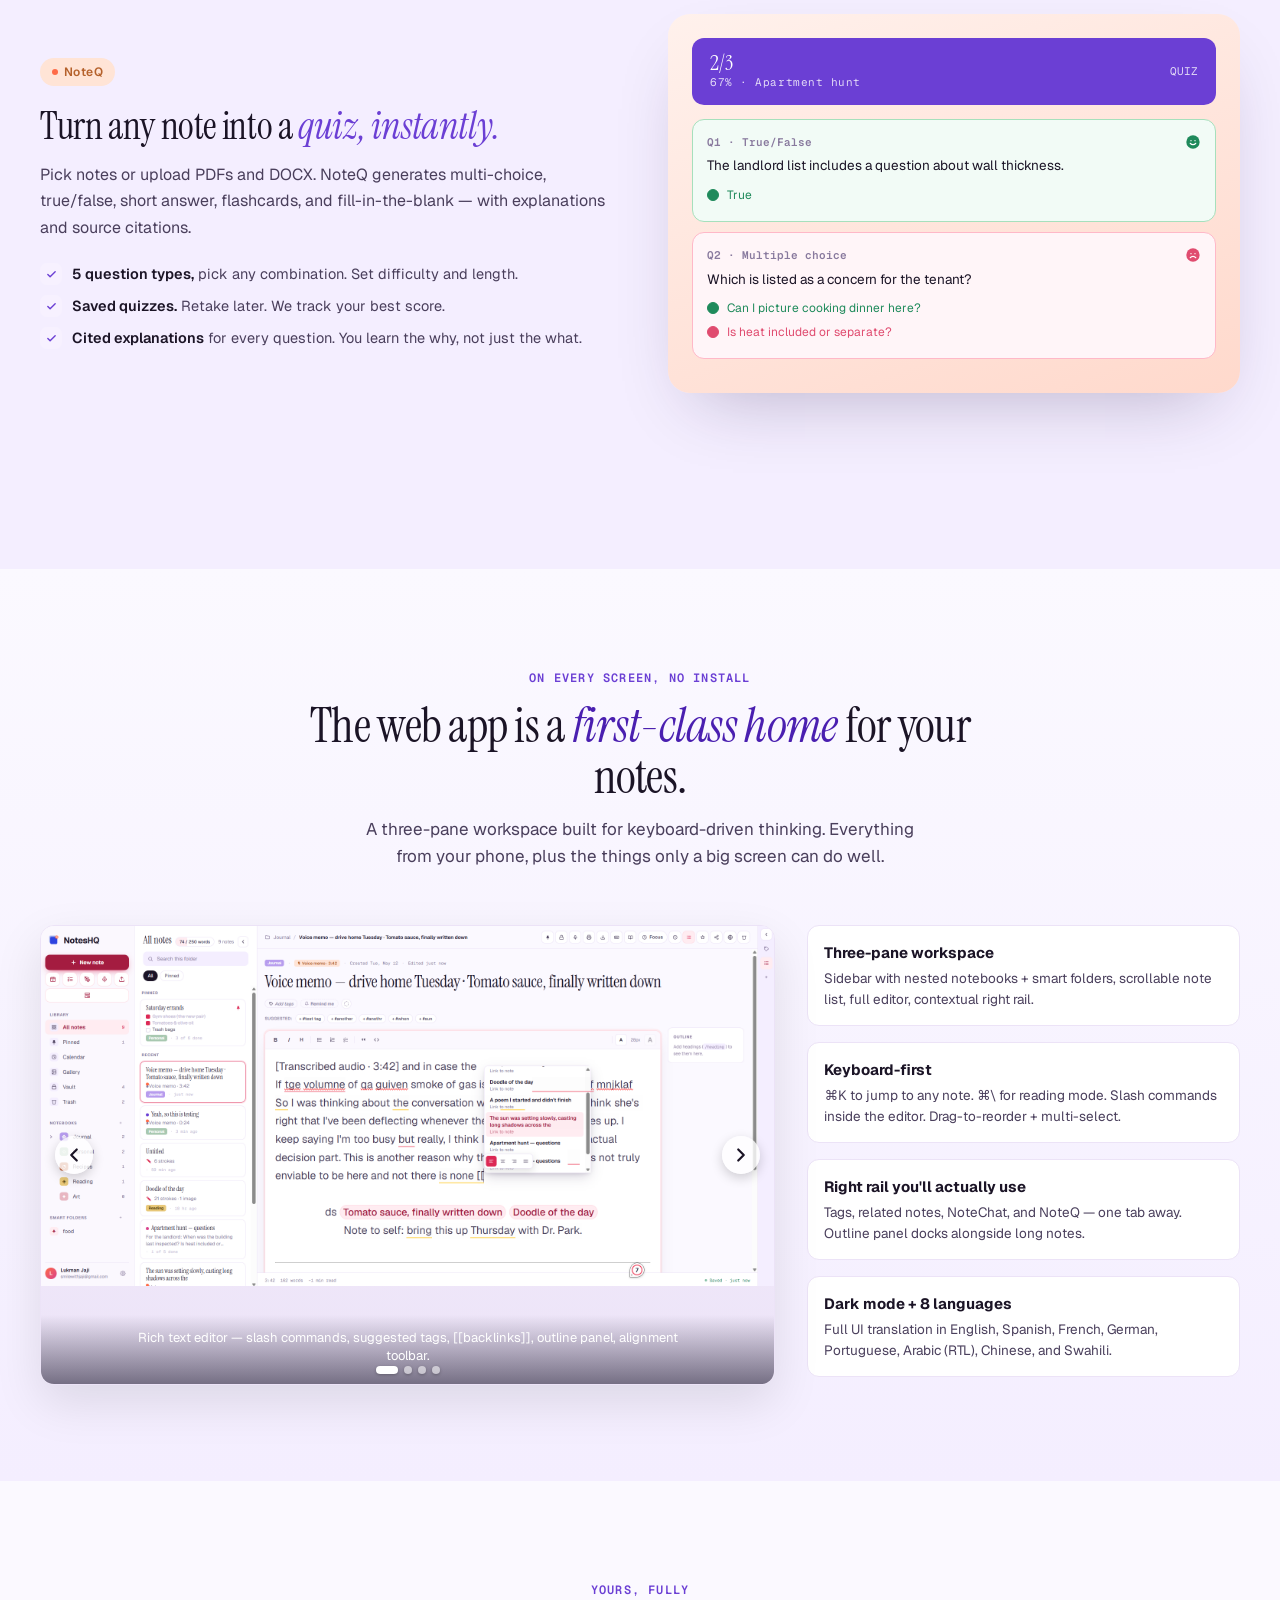
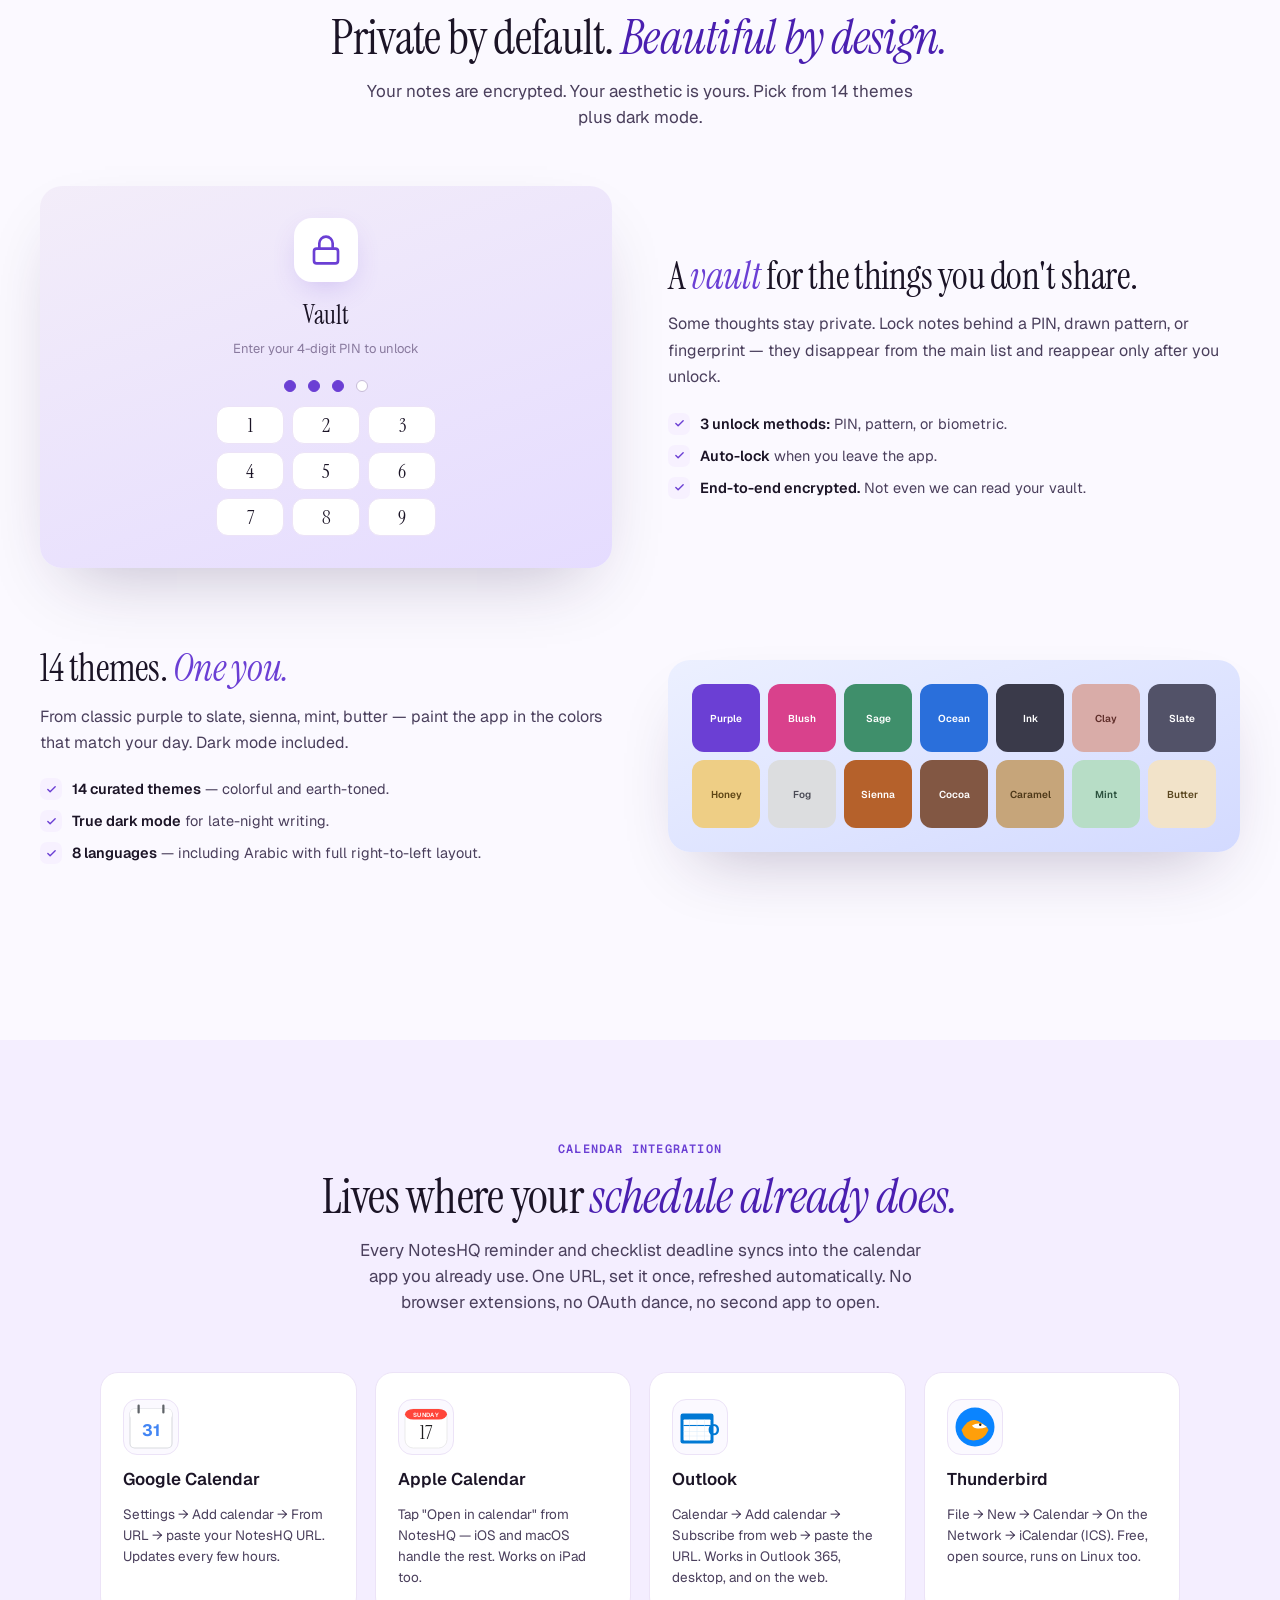
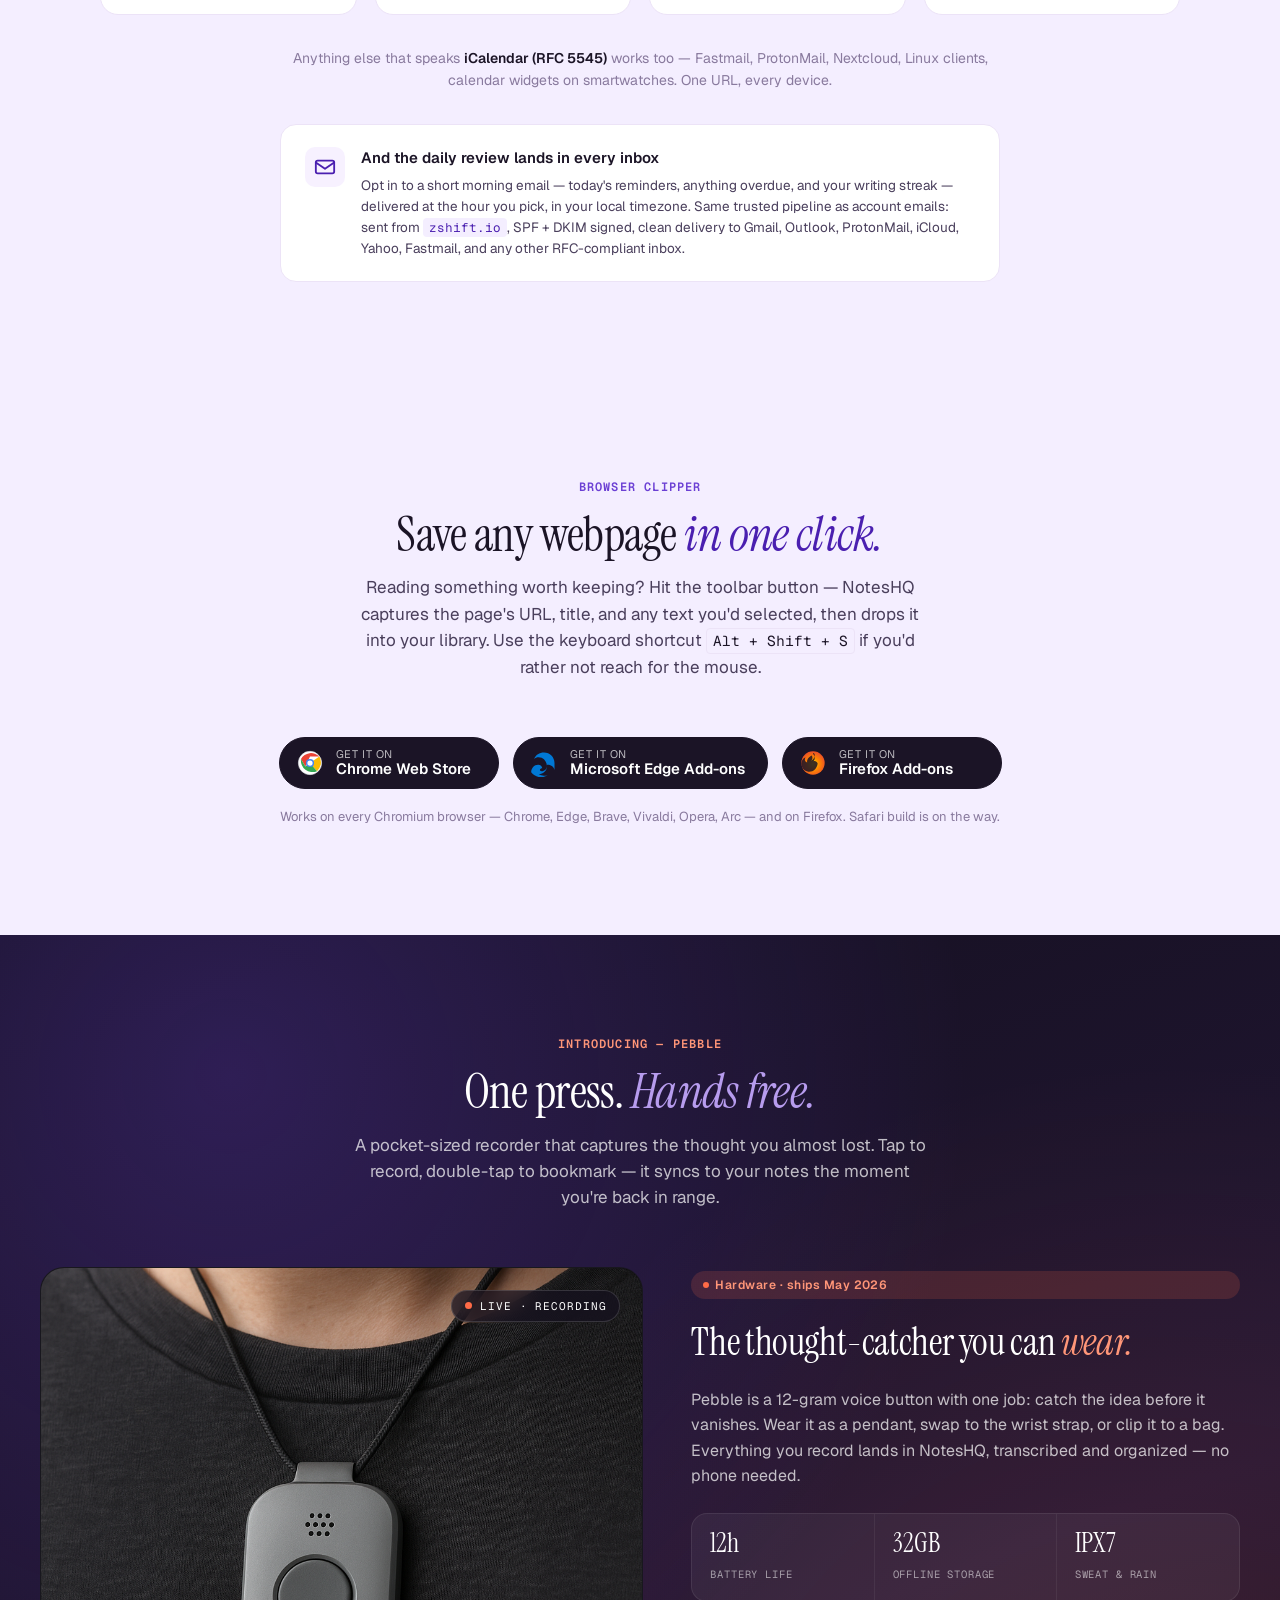
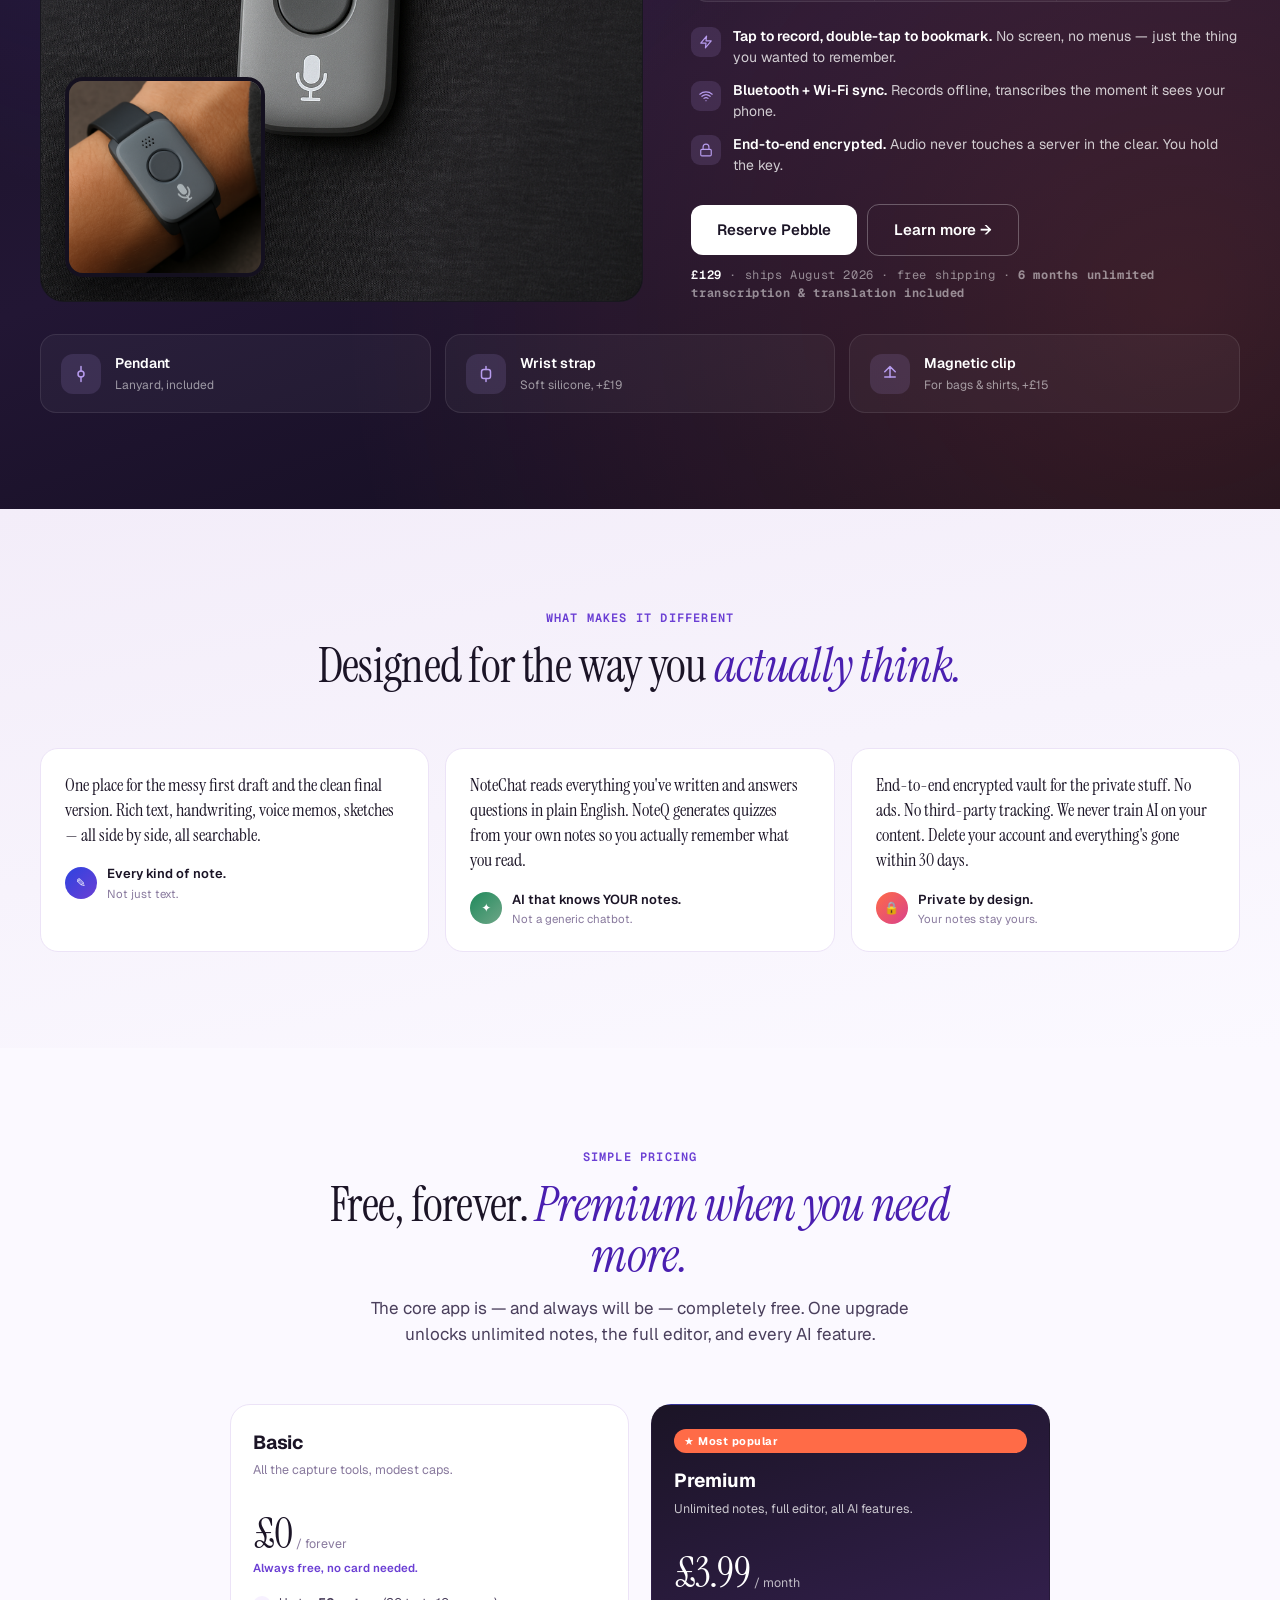
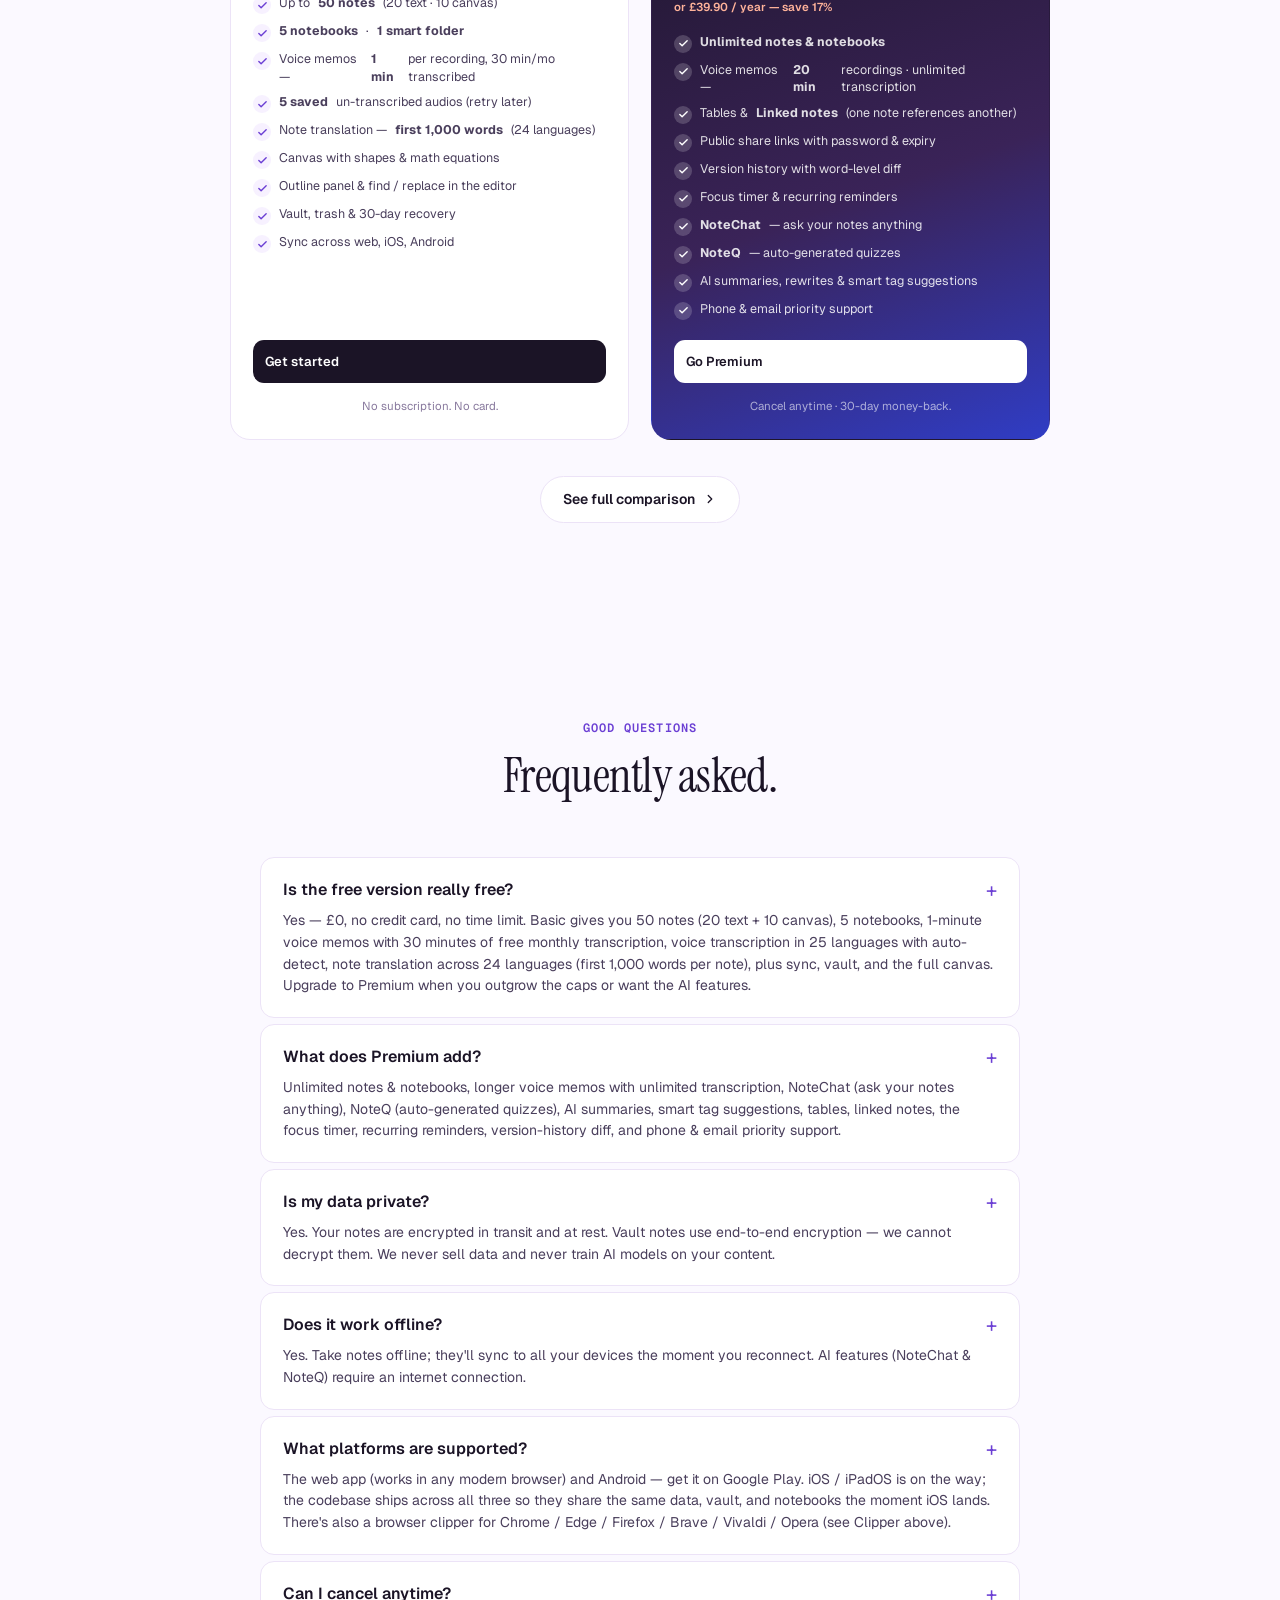
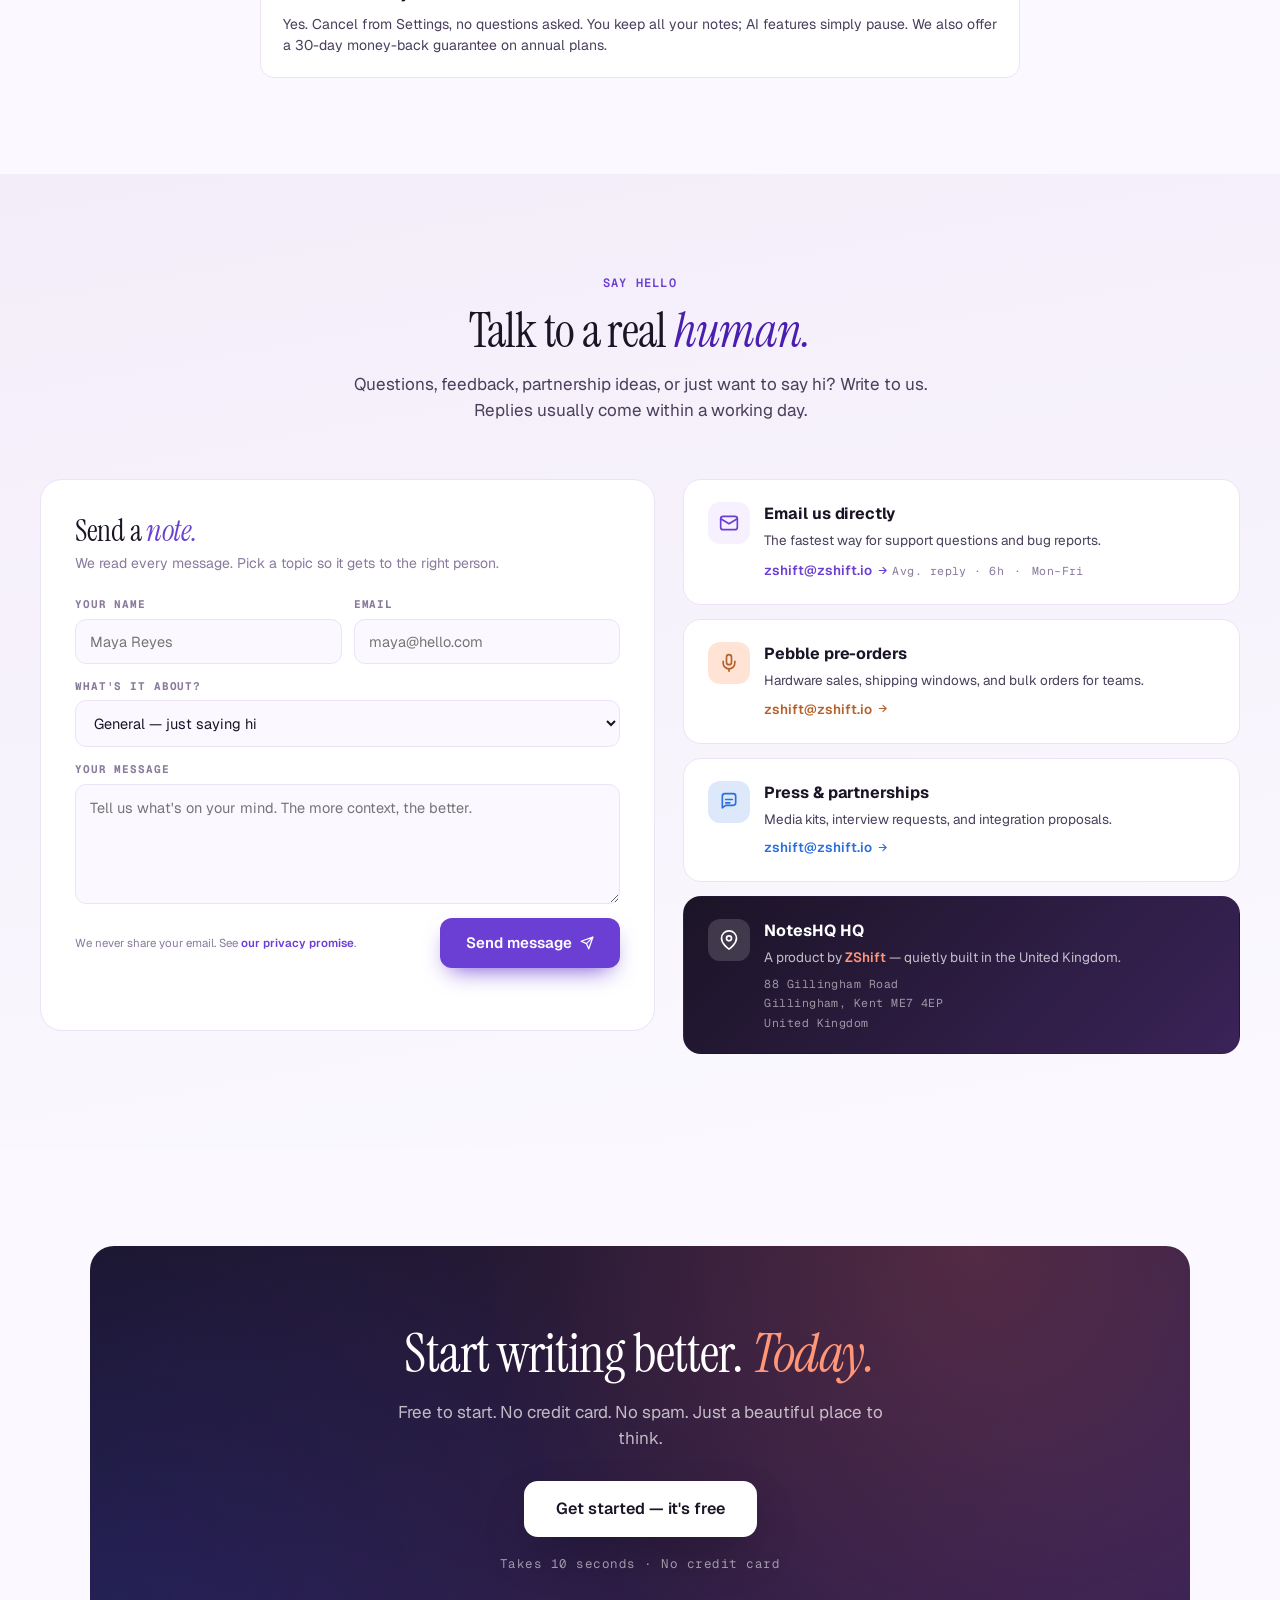
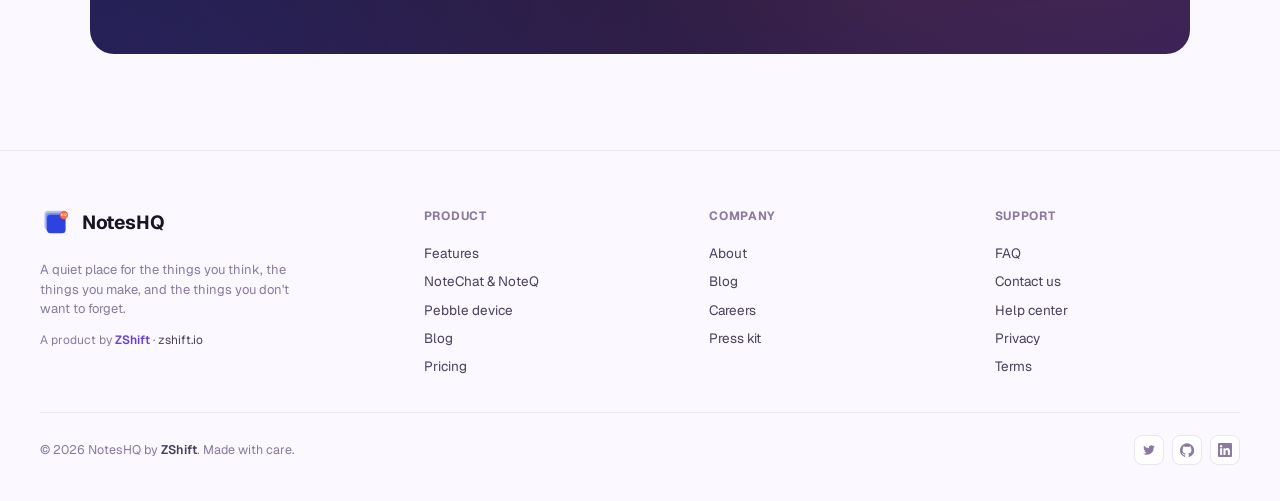
==== commit 7d347b69: "updated firefox" ====
--- a/index.html
+++ b/index.html
@@ -2820,11 +2820,11 @@
 </section>
 
 <!-- ── Browser clipper ──────────────────────────────────────────
-     One-click save from any browser tab. Two store buttons — Chrome
-     Web Store (covers Chrome / Brave / Vivaldi / Opera / Edge with
-     the Chrome store enabled) and Edge Add-ons (Microsoft's own
-     listing for default Edge installs). Firefox + Safari aren't
-     shipped yet — the section copy stays honest about that. -->
+     One-click save from any browser tab. Three store buttons —
+     Chrome Web Store (covers Chrome / Brave / Vivaldi / Opera / Edge
+     with the Chrome store enabled), Edge Add-ons (Microsoft's own
+     listing for default Edge installs), and AMO (Firefox). Safari
+     isn't shipped yet — the section copy stays honest about that. -->
 <section id="clipper" class="clipper-section">
   <div class="section-inner">
     <div class="section-head">
@@ -2867,10 +2867,40 @@
           <strong>Microsoft Edge Add-ons</strong>
         </span>
       </a>
+      <!-- Firefox via AMO. URL is locale-less so addons.mozilla.org
+           302-redirects each visitor to their browser's locale —
+           a German visitor lands on /de/, an English visitor on
+           /en-US/, etc. The simplified Firefox flame mark uses the
+           orange-to-red gradient that's been Firefox's brand since
+           the 2019 logo refresh; rendered inline as SVG so the
+           landing page stays single-file with no extra asset
+           requests. -->
+      <a
+        class="clipper-store-btn"
+        href="https://addons.mozilla.org/firefox/addon/noteshq-clipper/"
+        target="_blank"
+        rel="noopener noreferrer"
+      >
+        <svg viewBox="0 0 48 48" width="28" height="28" aria-hidden="true">
+          <defs>
+            <radialGradient id="ff-flame" cx="50%" cy="55%" r="65%">
+              <stop offset="0%"  stop-color="#FFEA00"/>
+              <stop offset="40%" stop-color="#FF8A00"/>
+              <stop offset="100%" stop-color="#E53935"/>
+            </radialGradient>
+          </defs>
+          <circle cx="24" cy="24" r="20" fill="url(#ff-flame)"/>
+          <path d="M24 8c4 4 4 9 1 13 3-1 6 1 7 4-1 9-8 15-16 14-7-1-12-7-12-14 0-5 3-9 7-11-2 4-1 8 3 9-1-5 3-10 8-12 2 4 1 7-1 9 4-2 7-6 6-10-1-3-2-4-3-2z" fill="#1B1426" opacity="0.85"/>
+        </svg>
+        <span>
+          <span class="clipper-store-label">Get it on</span>
+          <strong>Firefox Add-ons</strong>
+        </span>
+      </a>
     </div>
 
     <p class="clipper-foot">
-      Works on every Chromium browser — Chrome, Edge, Brave, Vivaldi, Opera, Arc. Firefox &amp; Safari builds are on the way.
+      Works on every Chromium browser — Chrome, Edge, Brave, Vivaldi, Opera, Arc — and on Firefox. Safari build is on the way.
     </p>
   </div>
 </section>
@@ -3320,7 +3350,7 @@
       </div>
       <div class="faq">
         <h4>What platforms are supported? <span class="plus">+</span></h4>
-        <p>The web app (works in any modern browser) and Android — <a href="https://play.google.com/store/apps/details?id=com.zshift.noteshq" target="_blank" rel="noopener noreferrer">get it on Google Play</a>. iOS / iPadOS is on the way; the codebase ships across all three so they share the same data, vault, and notebooks the moment iOS lands. There's also a browser clipper for Chrome / Edge / Brave / Vivaldi / Opera (see <a href="#clipper">Clipper</a> above).</p>
+        <p>The web app (works in any modern browser) and Android — <a href="https://play.google.com/store/apps/details?id=com.zshift.noteshq" target="_blank" rel="noopener noreferrer">get it on Google Play</a>. iOS / iPadOS is on the way; the codebase ships across all three so they share the same data, vault, and notebooks the moment iOS lands. There's also a browser clipper for Chrome / Edge / Firefox / Brave / Vivaldi / Opera (see <a href="#clipper">Clipper</a> above).</p>
       </div>
       <div class="faq">
         <h4>Can I cancel anytime? <span class="plus">+</span></h4>
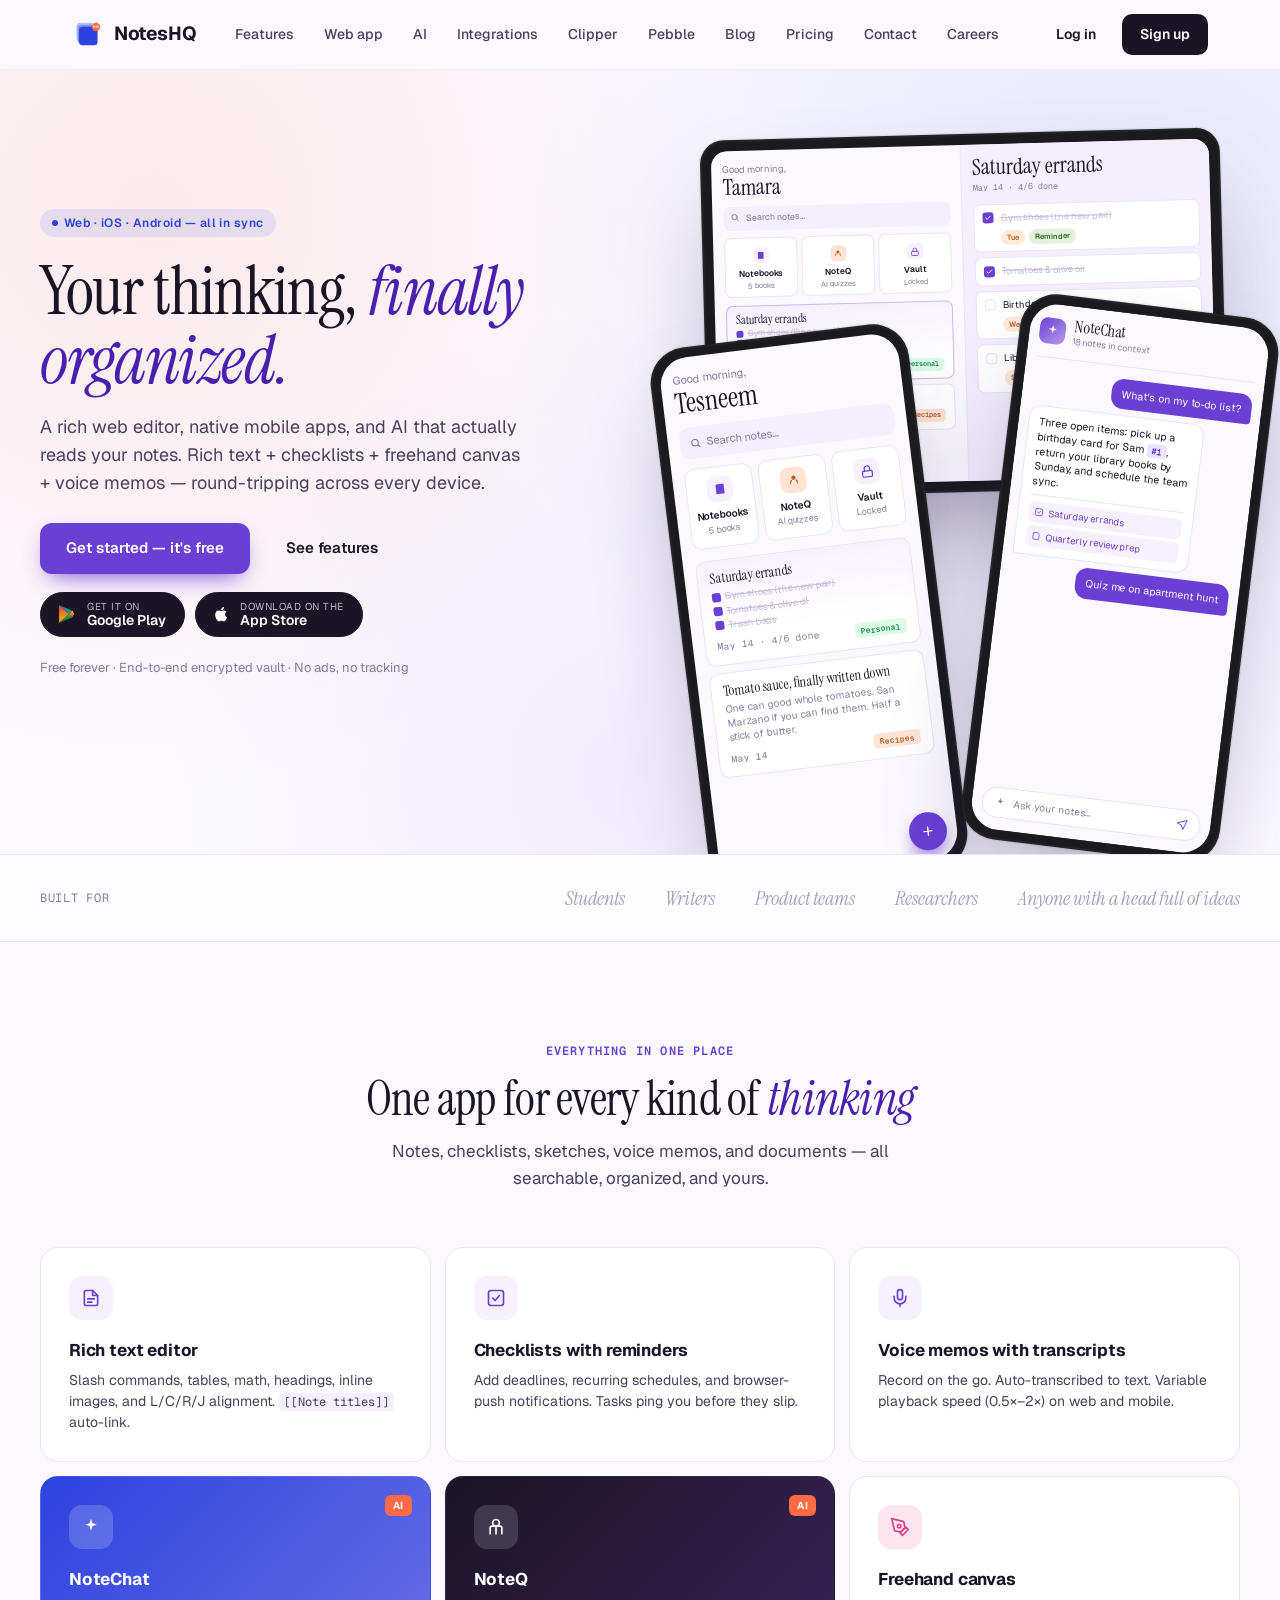
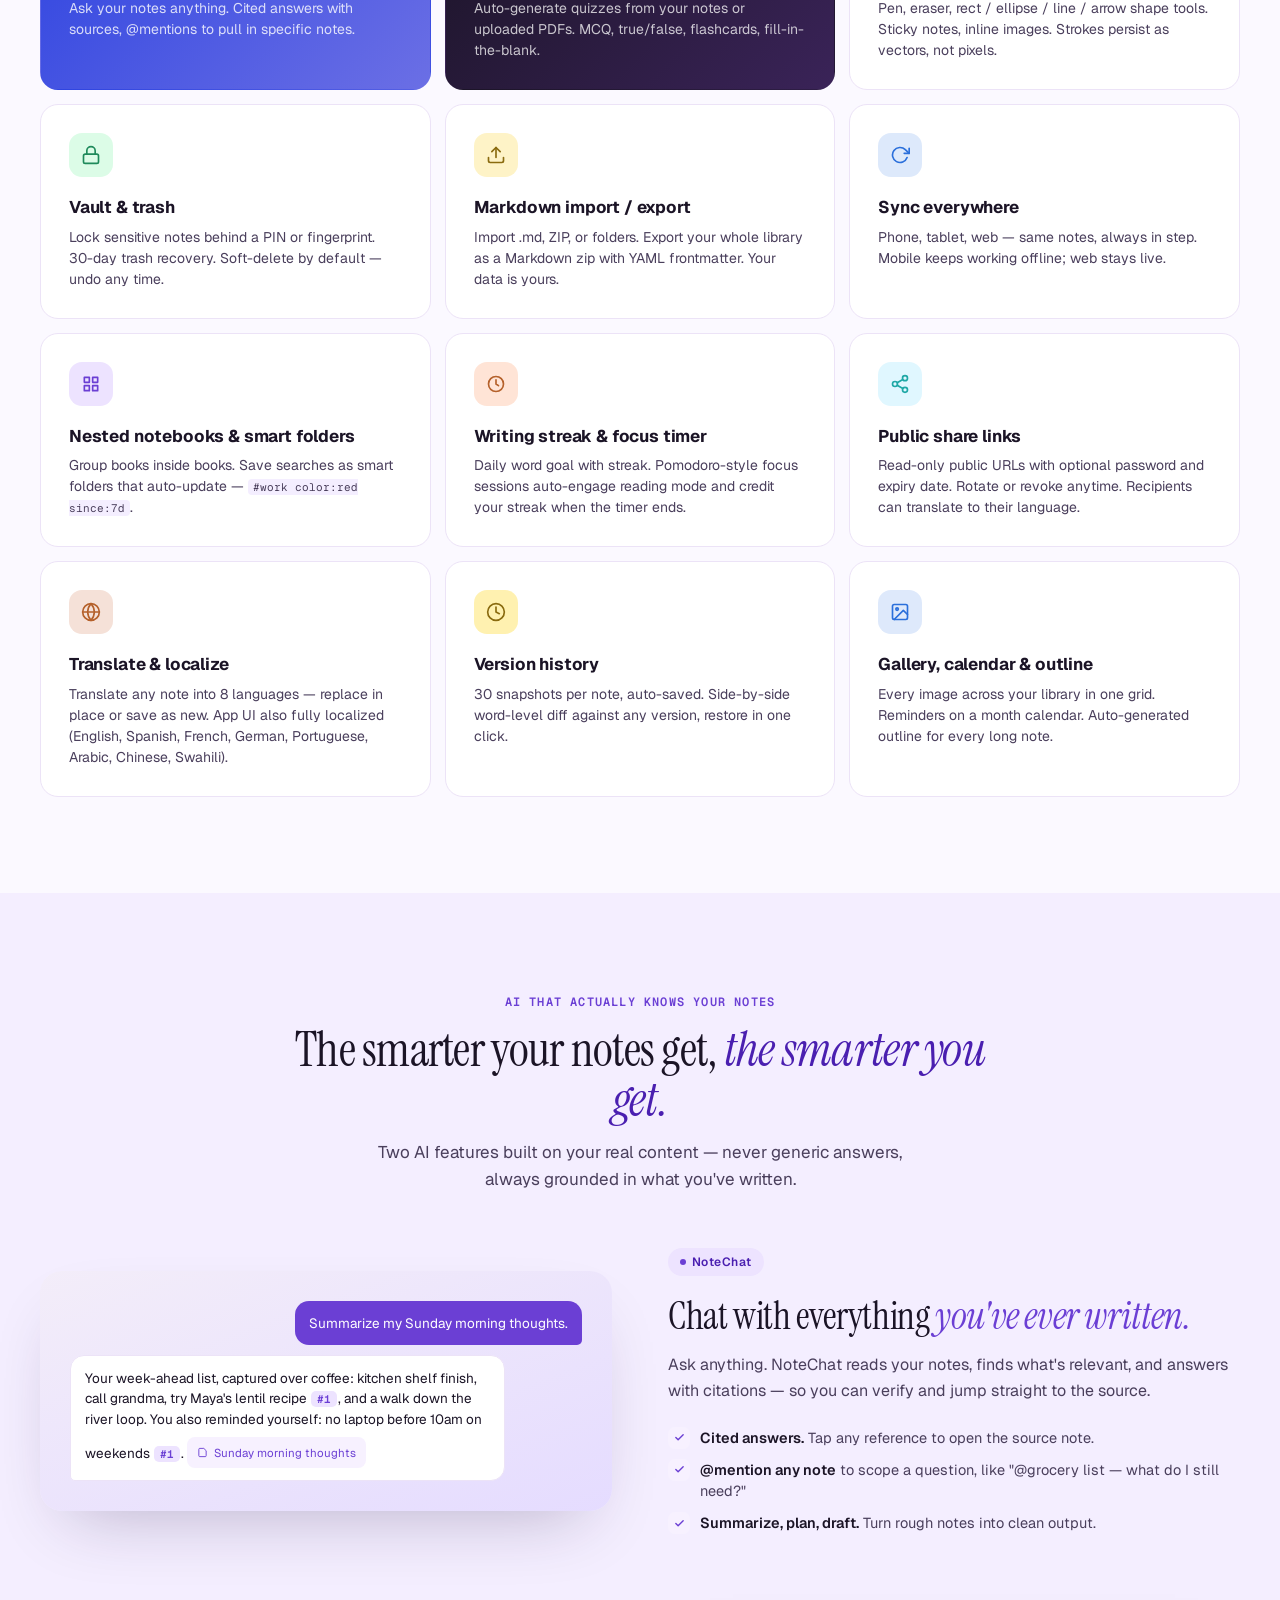
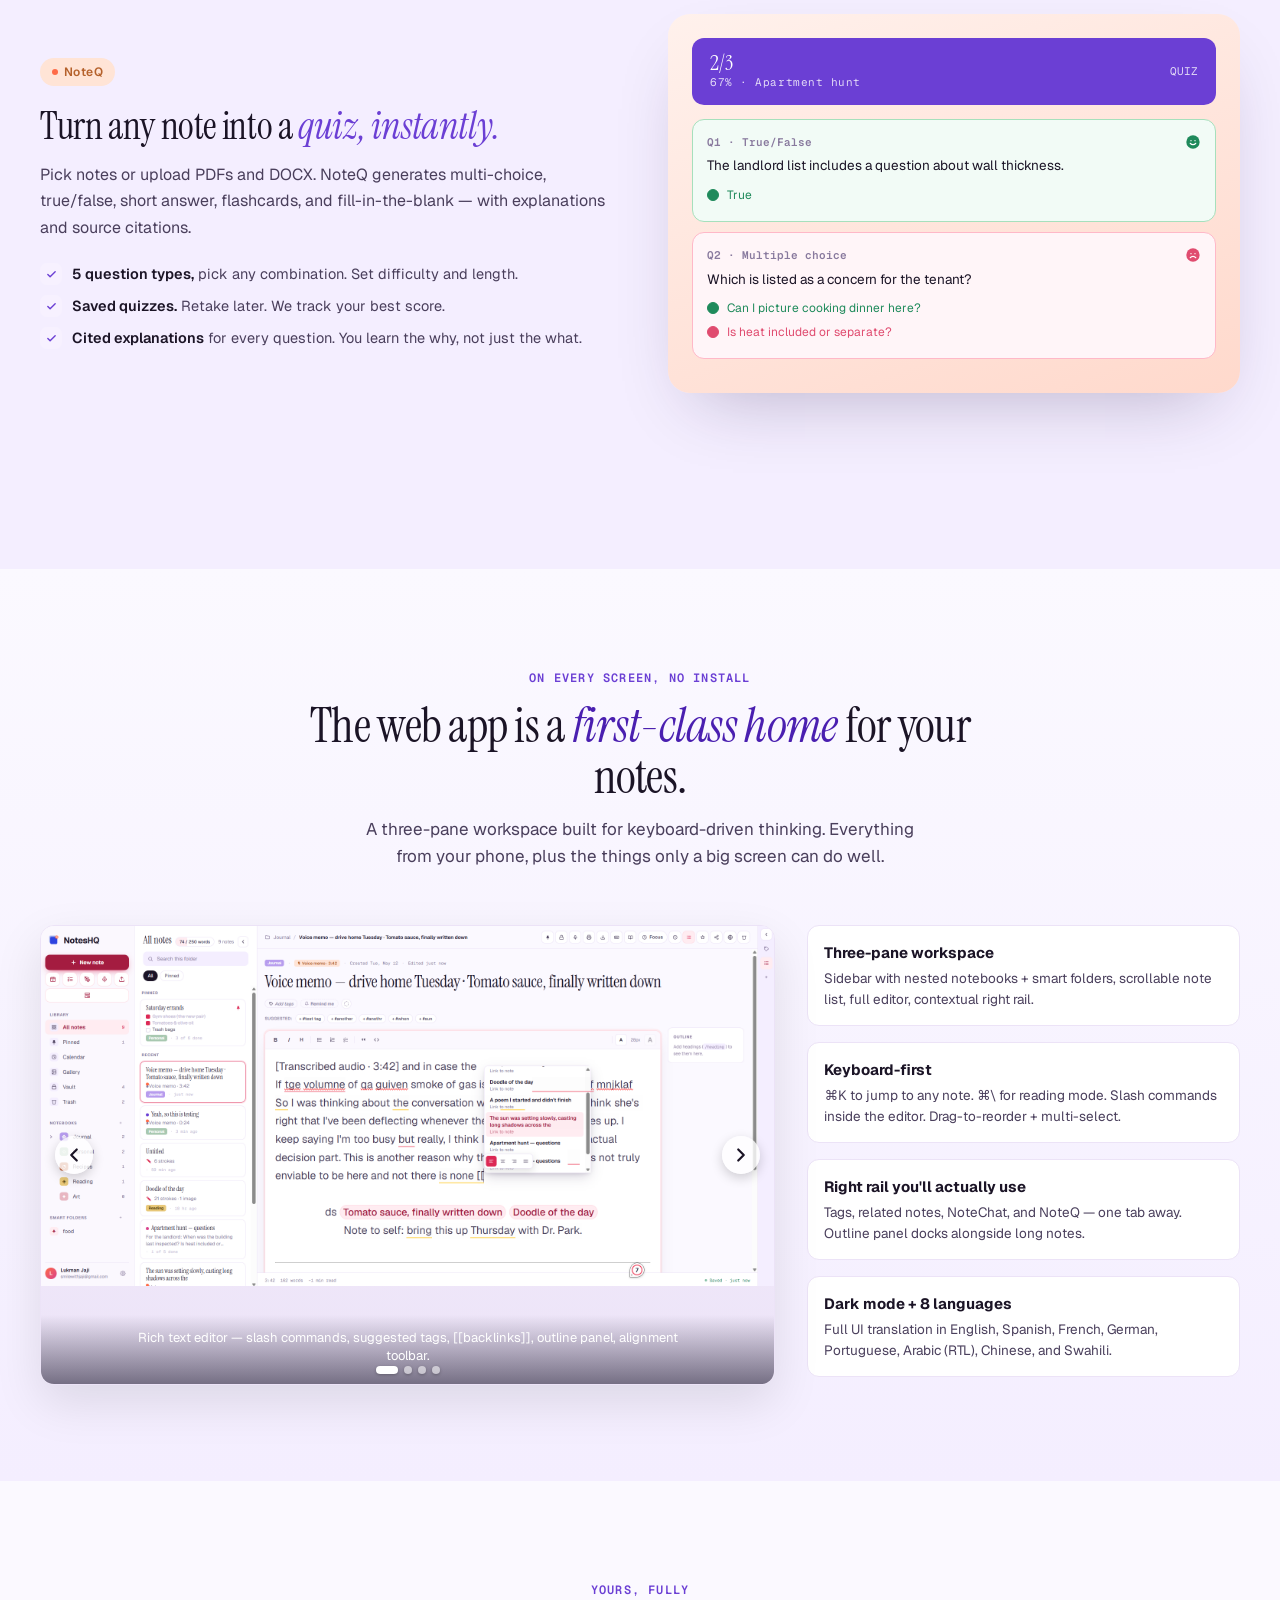
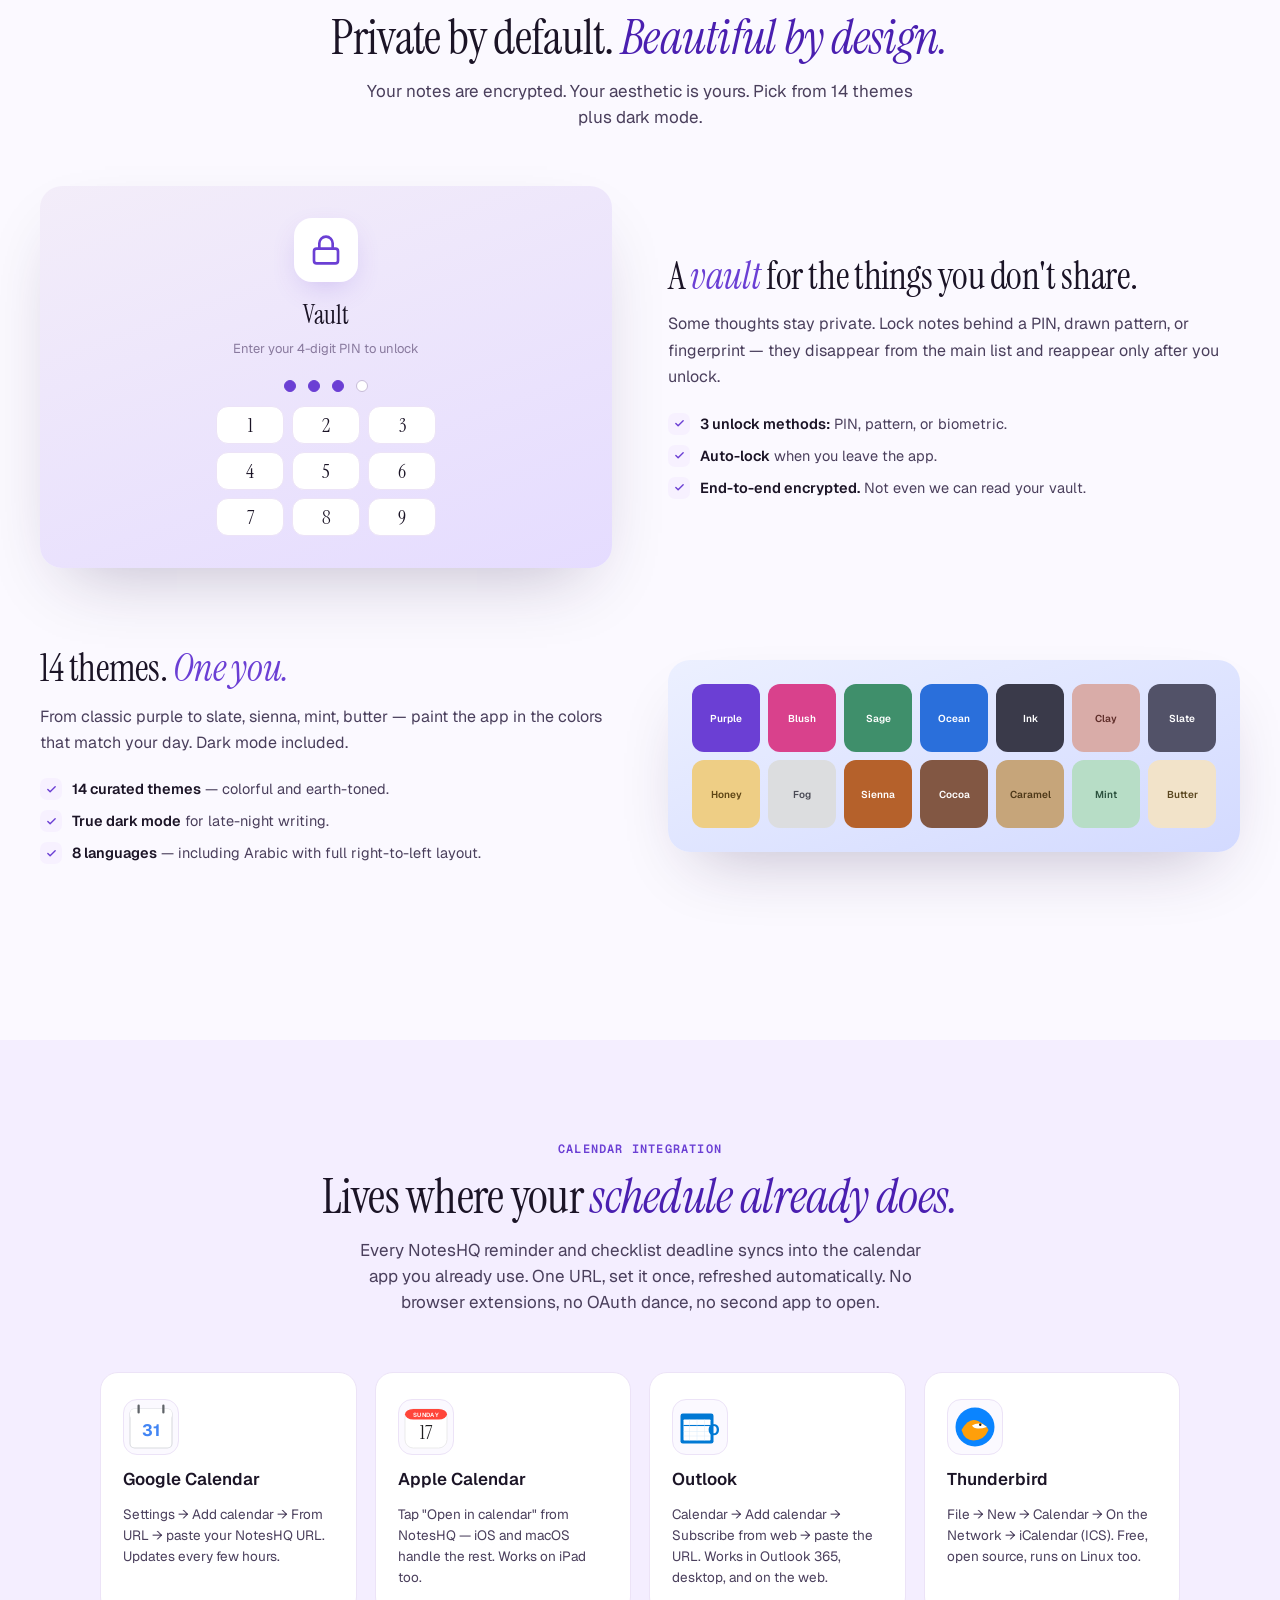
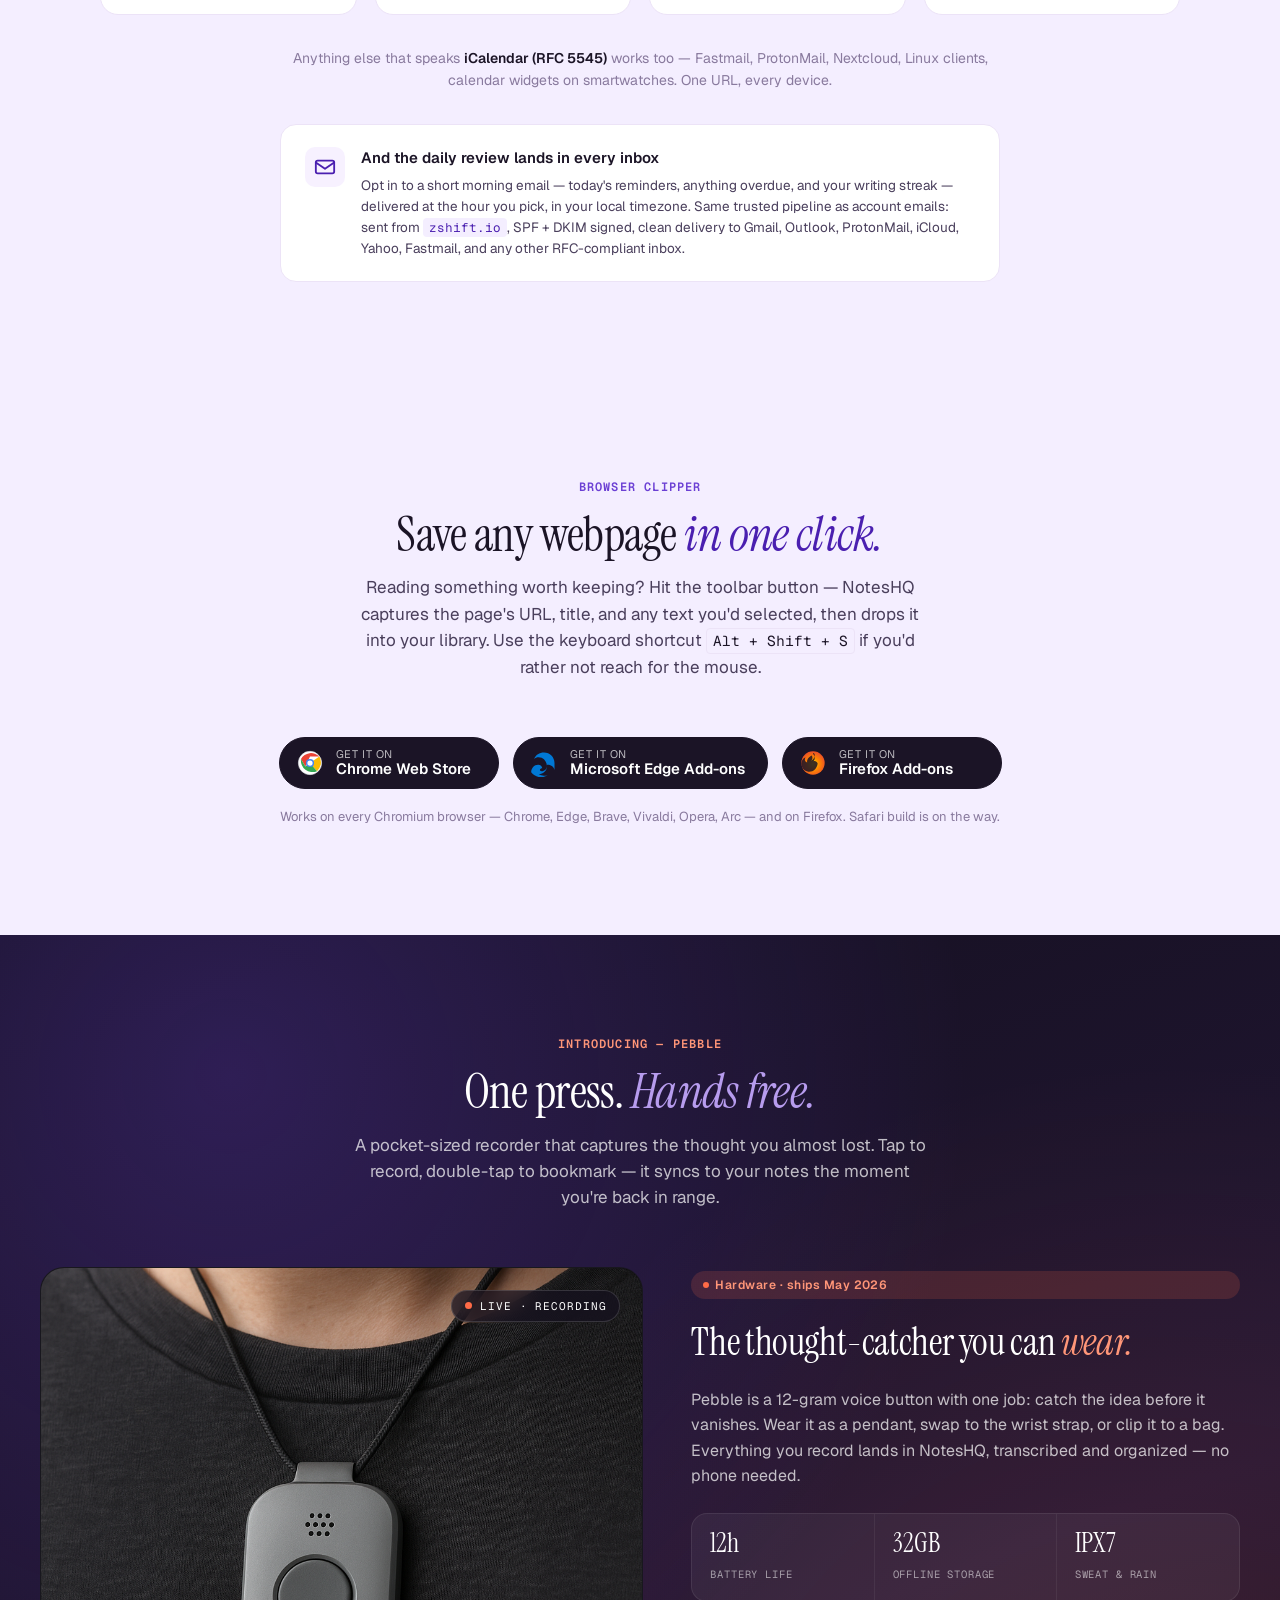
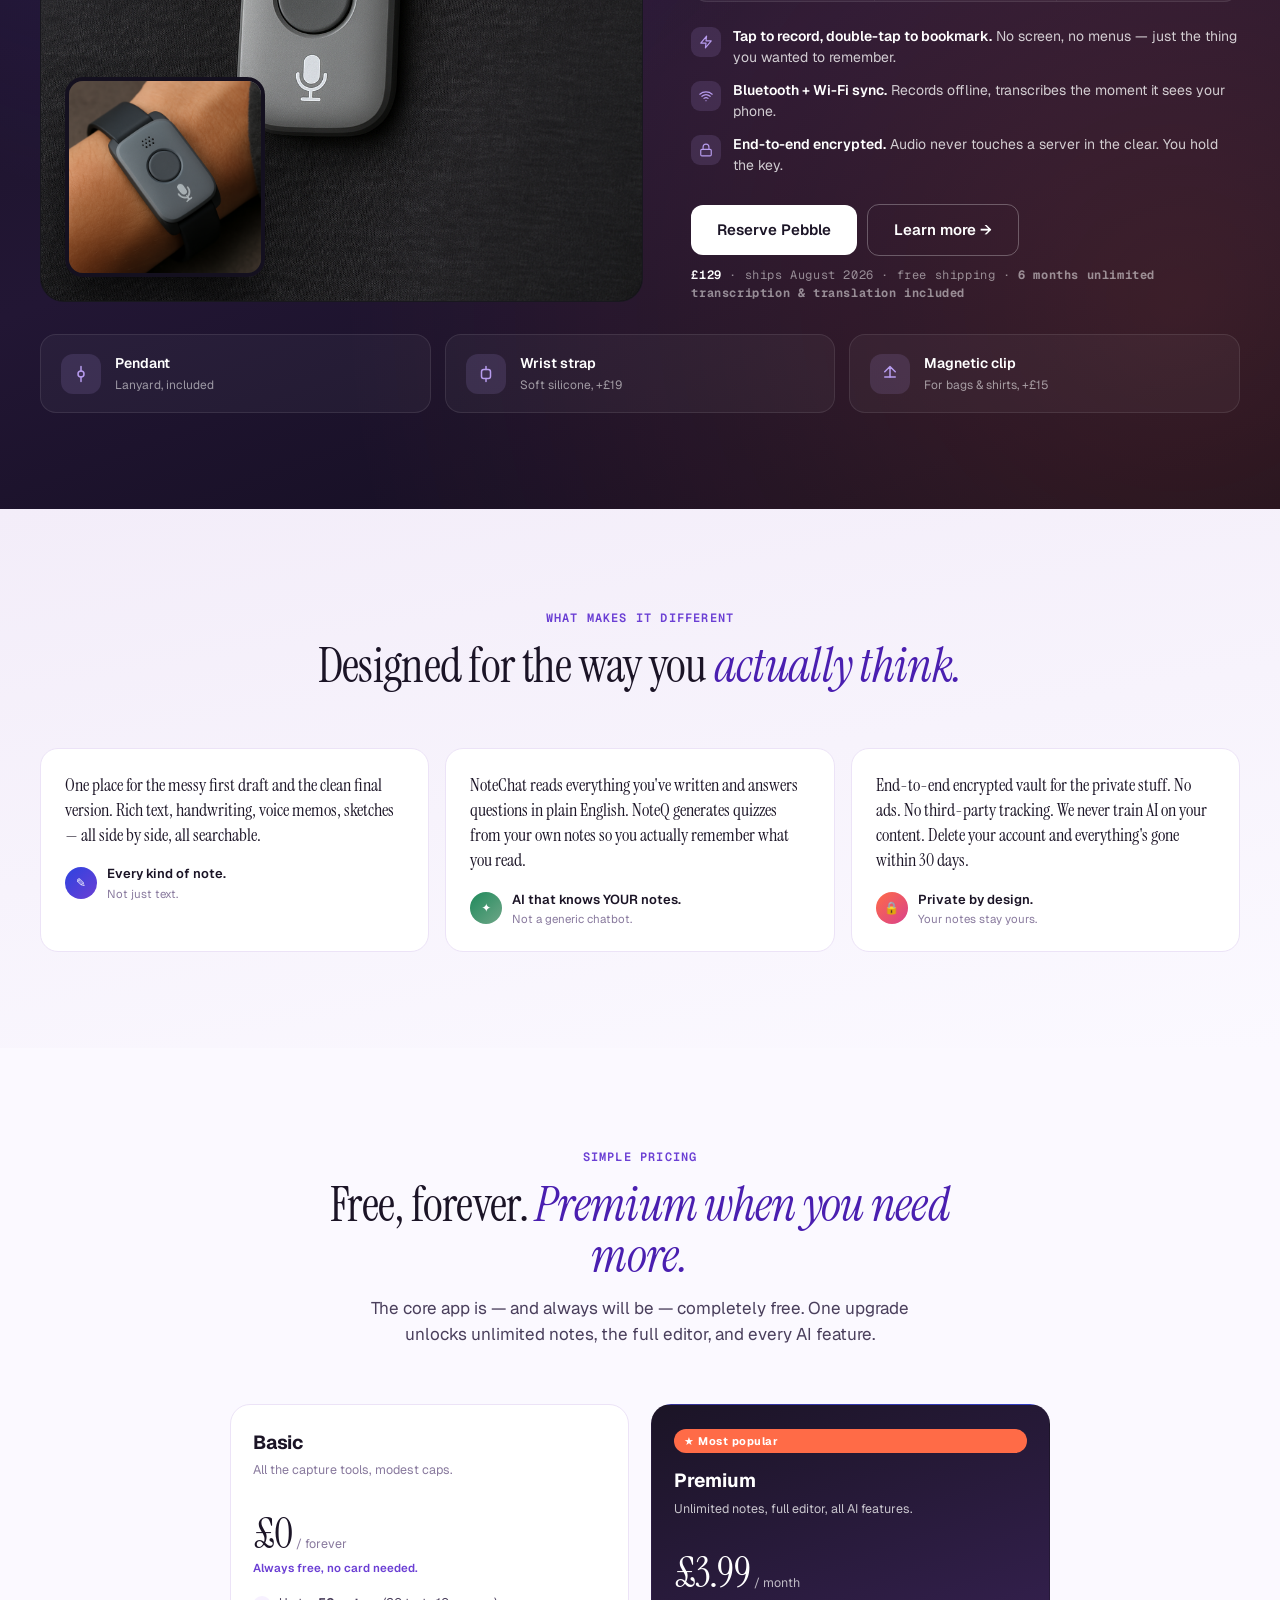
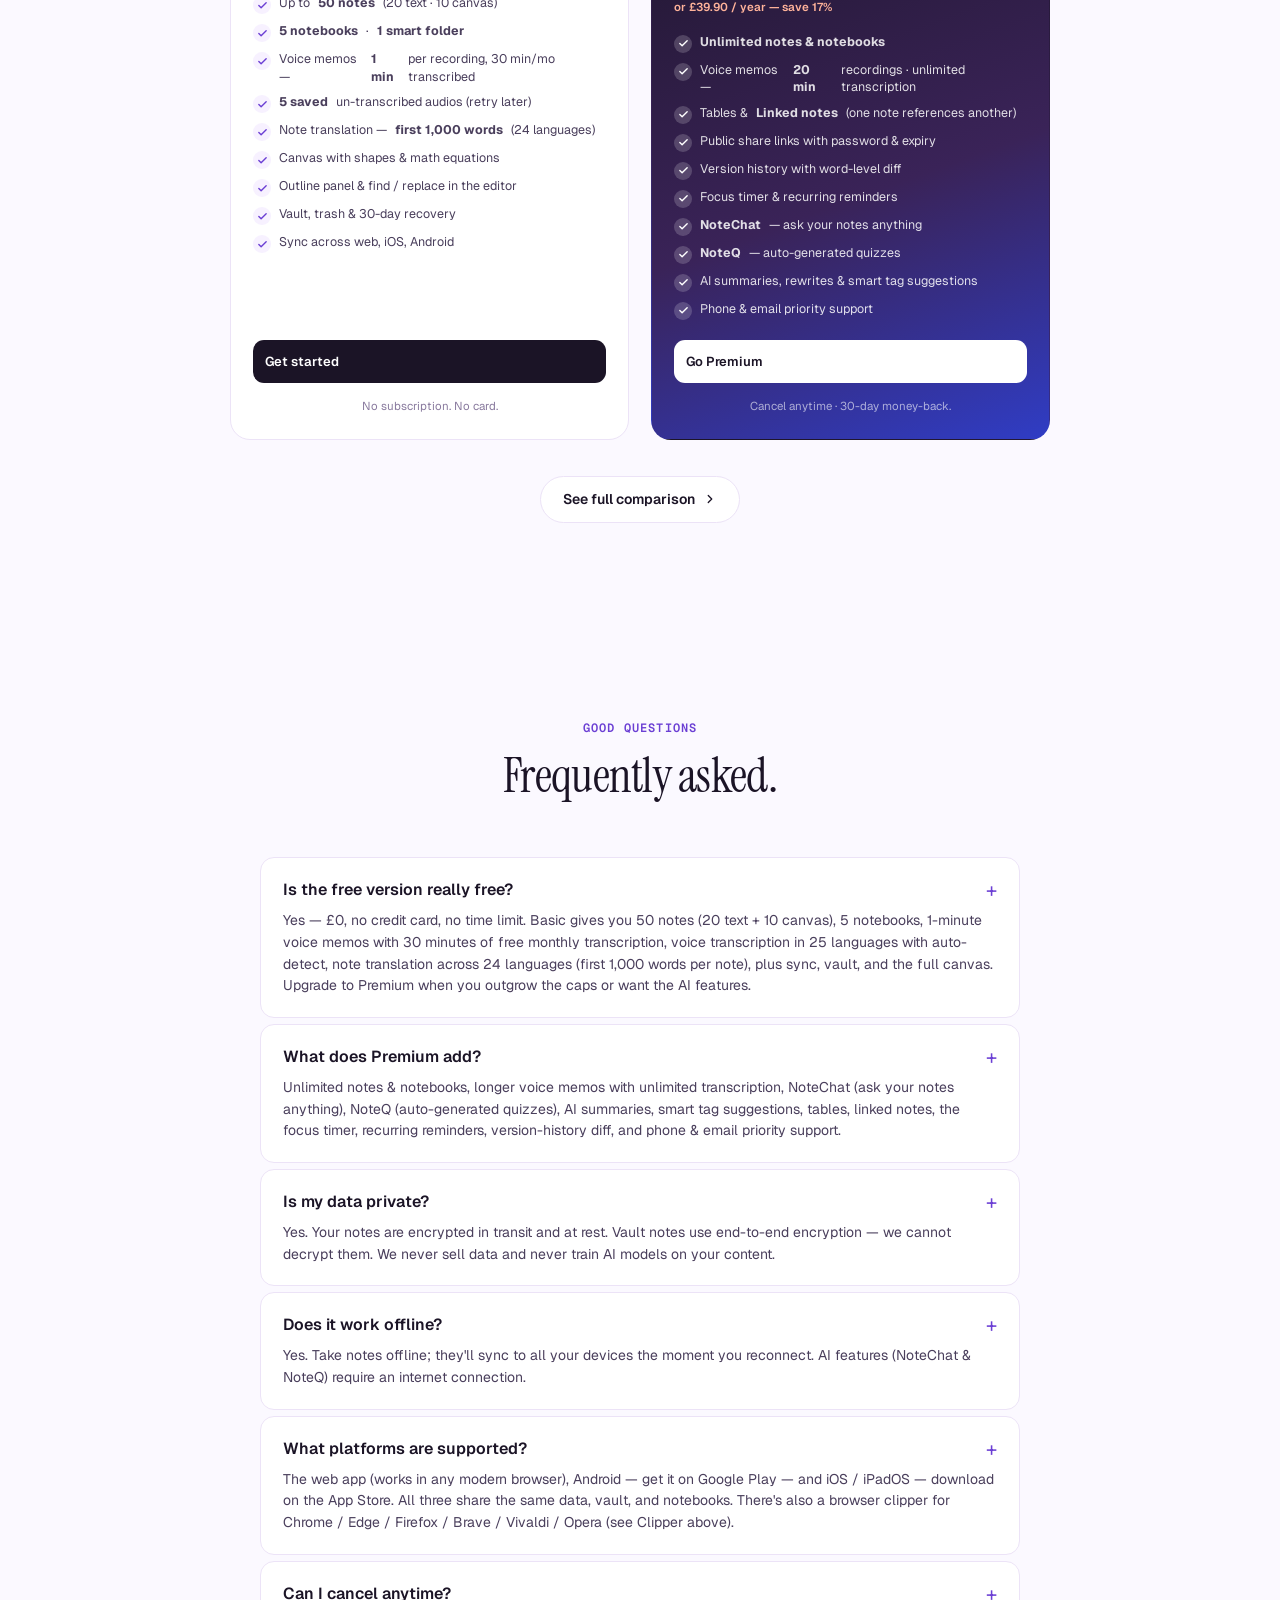
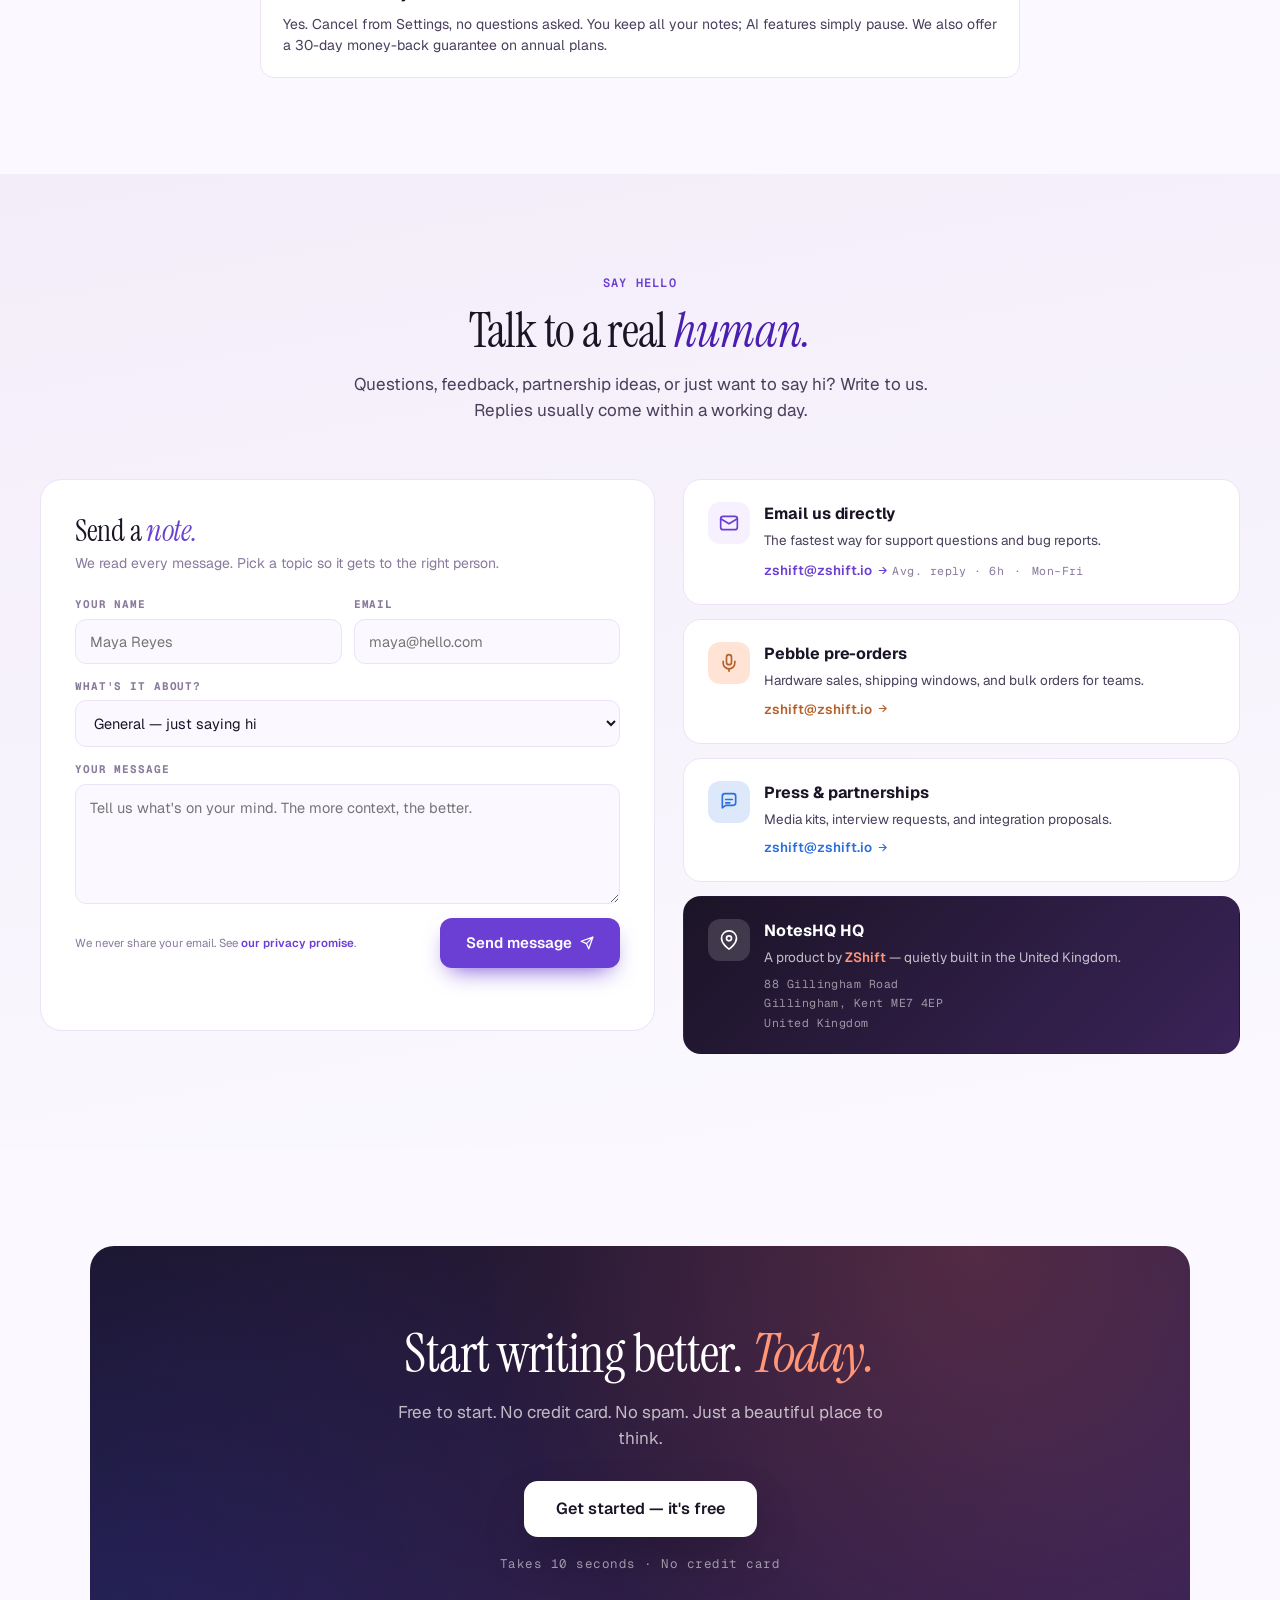
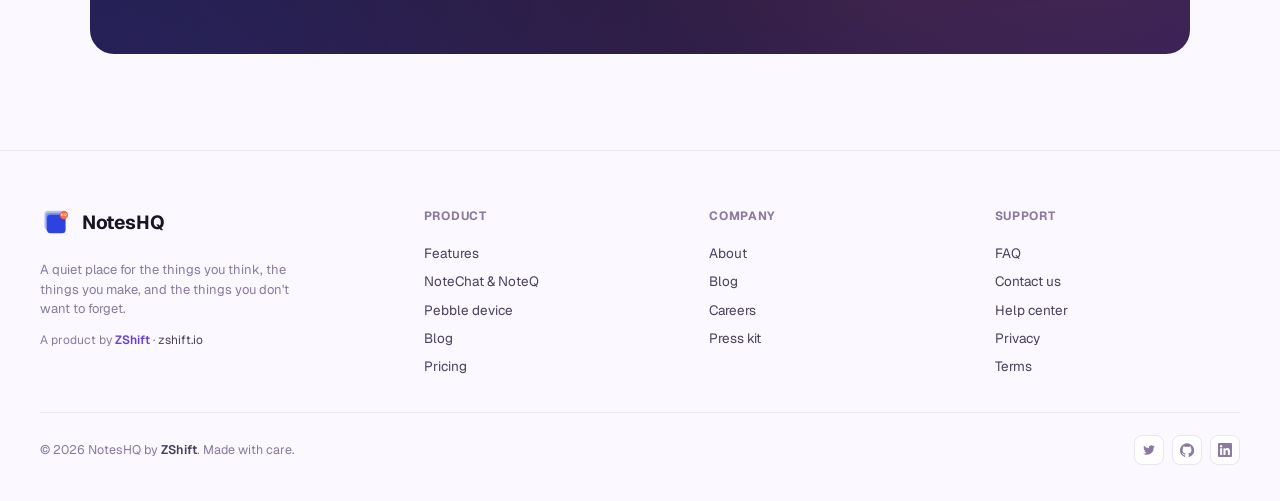
==== commit 80653b56: "iOS is live: App Store badge replaces the coming-soon pill NotesHQ 1.0.0 approved (id6777536742). He" ====
--- a/index.html
+++ b/index.html
@@ -143,9 +143,7 @@
   /* ── App-store badges (hero) ──────────────────────────────────
      Compact pills below the primary CTAs. Match the clipper-section
      "Get it on" style so the same visual language reads as "this is
-     a downloadable thing". The .is-soon modifier dims the iOS pill
-     while still surfacing the brand — sets expectations without
-     hiding the roadmap. */
+     a downloadable thing". */
   .hero-stores {
     display: flex;
     flex-wrap: wrap;
@@ -184,15 +182,6 @@
     font-size: 14px;
     font-weight: 600;
   }
-  .hero-store-btn.is-soon {
-    opacity: 0.55;
-    cursor: default;
-  }
-  .hero-store-btn.is-soon:hover {
-    transform: none;
-    background: var(--ink);
-  }
-
   .trust {
     display: inline-flex; align-items: center; gap: 14px;
     font-size: 13px; color: var(--ink-3);
@@ -2108,12 +2097,8 @@
       </div>
 
       <!-- ── App-store badges ─────────────────────────────────────
-           Two compact pills below the primary CTAs. Google Play is
-           live; the iOS pill is intentionally marked "Coming soon"
-           rather than hidden, so the eyebrow above ("Web · iOS ·
-           Android — all in sync") doesn't read as a lie. Swap the
-           iOS href + drop the "is-soon" modifier once we ship to
-           TestFlight / App Store. -->
+           Two compact pills below the primary CTAs. Both stores are
+           live (iOS approved June 2026). -->
       <div class="hero-stores">
         <a
           class="hero-store-btn"
@@ -2140,15 +2125,21 @@
             <strong>Google Play</strong>
           </span>
         </a>
-        <span class="hero-store-btn is-soon" aria-disabled="true">
+        <a
+          class="hero-store-btn"
+          href="https://apps.apple.com/us/app/noteshq/id6777536742"
+          target="_blank"
+          rel="noopener noreferrer"
+          aria-label="Download NotesHQ on the App Store"
+        >
           <svg viewBox="0 0 22 22" width="20" height="20" aria-hidden="true" fill="currentColor">
             <path d="M16.5 11.6c0-2 1.6-2.9 1.7-3-1-1.3-2.4-1.5-2.9-1.5-1.2-.1-2.4.7-3 .7-.6 0-1.6-.7-2.6-.7-1.3 0-2.6.8-3.3 2-1.4 2.4-.4 6 1 8 .7 1 1.5 2 2.5 2 1 0 1.4-.6 2.6-.6s1.5.6 2.6.6c1.1 0 1.8-1 2.4-2 .8-1.1 1.1-2.2 1.1-2.3 0-.1-2-.8-2-3.2zM14.6 5.7c.5-.6.9-1.5.7-2.4-.8 0-1.7.5-2.2 1.1-.5.5-.9 1.4-.8 2.3 1 0 1.8-.4 2.3-1z"/>
           </svg>
           <span>
-            <span class="hero-store-label">Coming soon</span>
+            <span class="hero-store-label">Download on the</span>
             <strong>App Store</strong>
           </span>
-        </span>
+        </a>
       </div>
 
       <div class="trust">
@@ -3350,7 +3341,7 @@
       </div>
       <div class="faq">
         <h4>What platforms are supported? <span class="plus">+</span></h4>
-        <p>The web app (works in any modern browser) and Android — <a href="https://play.google.com/store/apps/details?id=com.zshift.noteshq" target="_blank" rel="noopener noreferrer">get it on Google Play</a>. iOS / iPadOS is on the way; the codebase ships across all three so they share the same data, vault, and notebooks the moment iOS lands. There's also a browser clipper for Chrome / Edge / Firefox / Brave / Vivaldi / Opera (see <a href="#clipper">Clipper</a> above).</p>
+        <p>The web app (works in any modern browser), Android — <a href="https://play.google.com/store/apps/details?id=com.zshift.noteshq" target="_blank" rel="noopener noreferrer">get it on Google Play</a> — and iOS / iPadOS — <a href="https://apps.apple.com/us/app/noteshq/id6777536742" target="_blank" rel="noopener noreferrer">download on the App Store</a>. All three share the same data, vault, and notebooks. There's also a browser clipper for Chrome / Edge / Firefox / Brave / Vivaldi / Opera (see <a href="#clipper">Clipper</a> above).</p>
       </div>
       <div class="faq">
         <h4>Can I cancel anytime? <span class="plus">+</span></h4>
